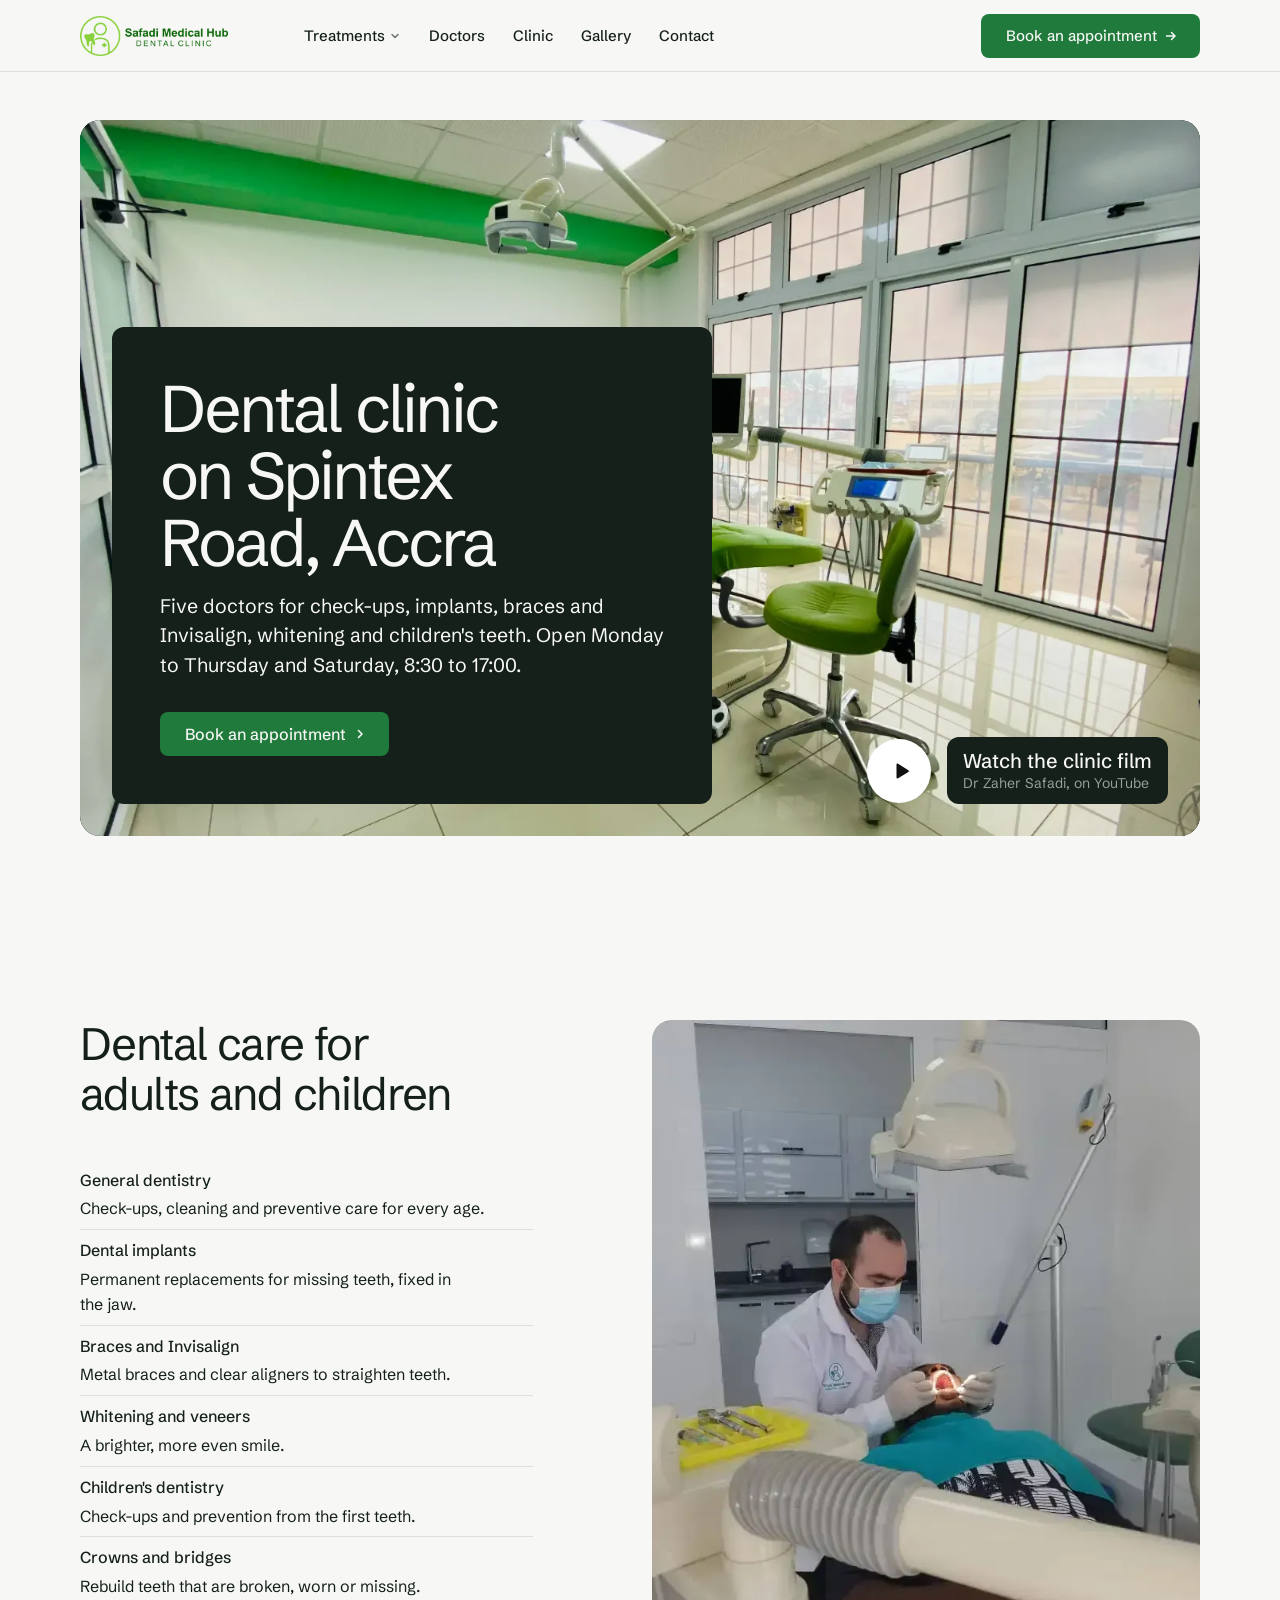
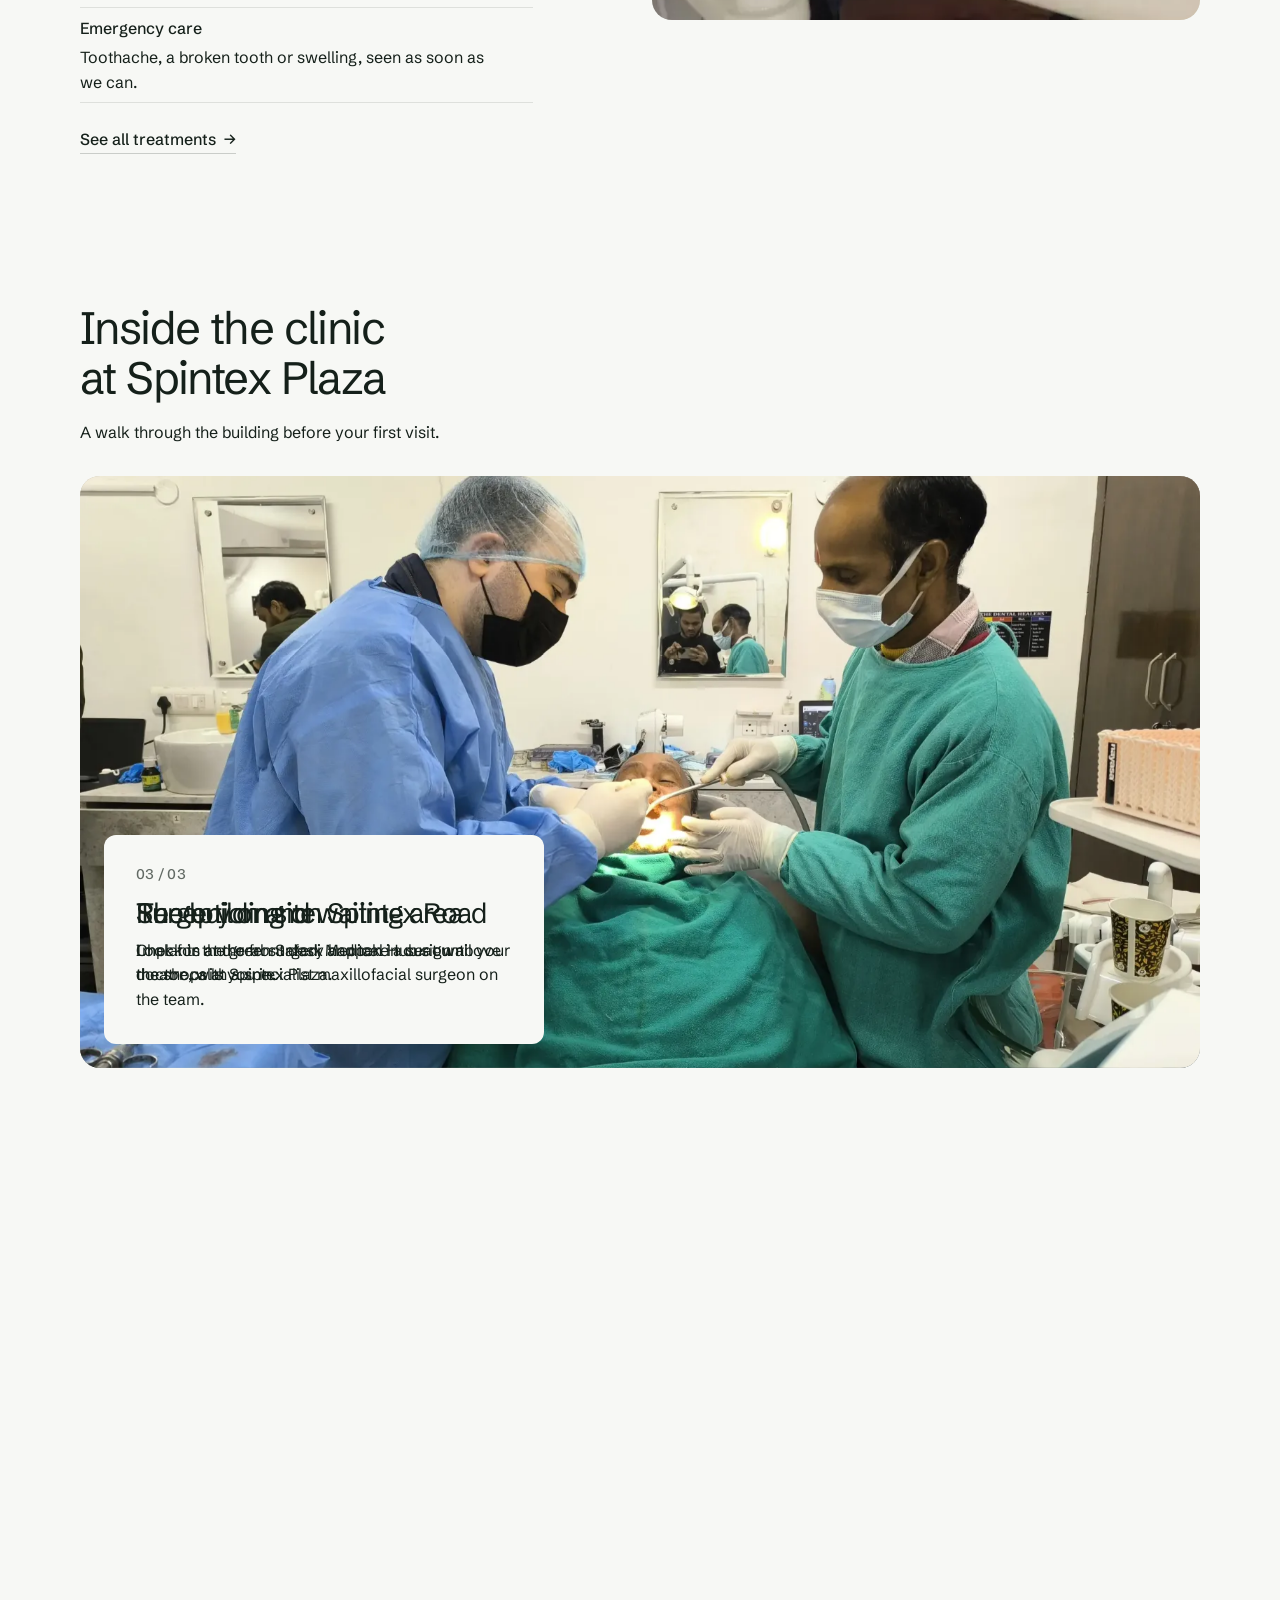
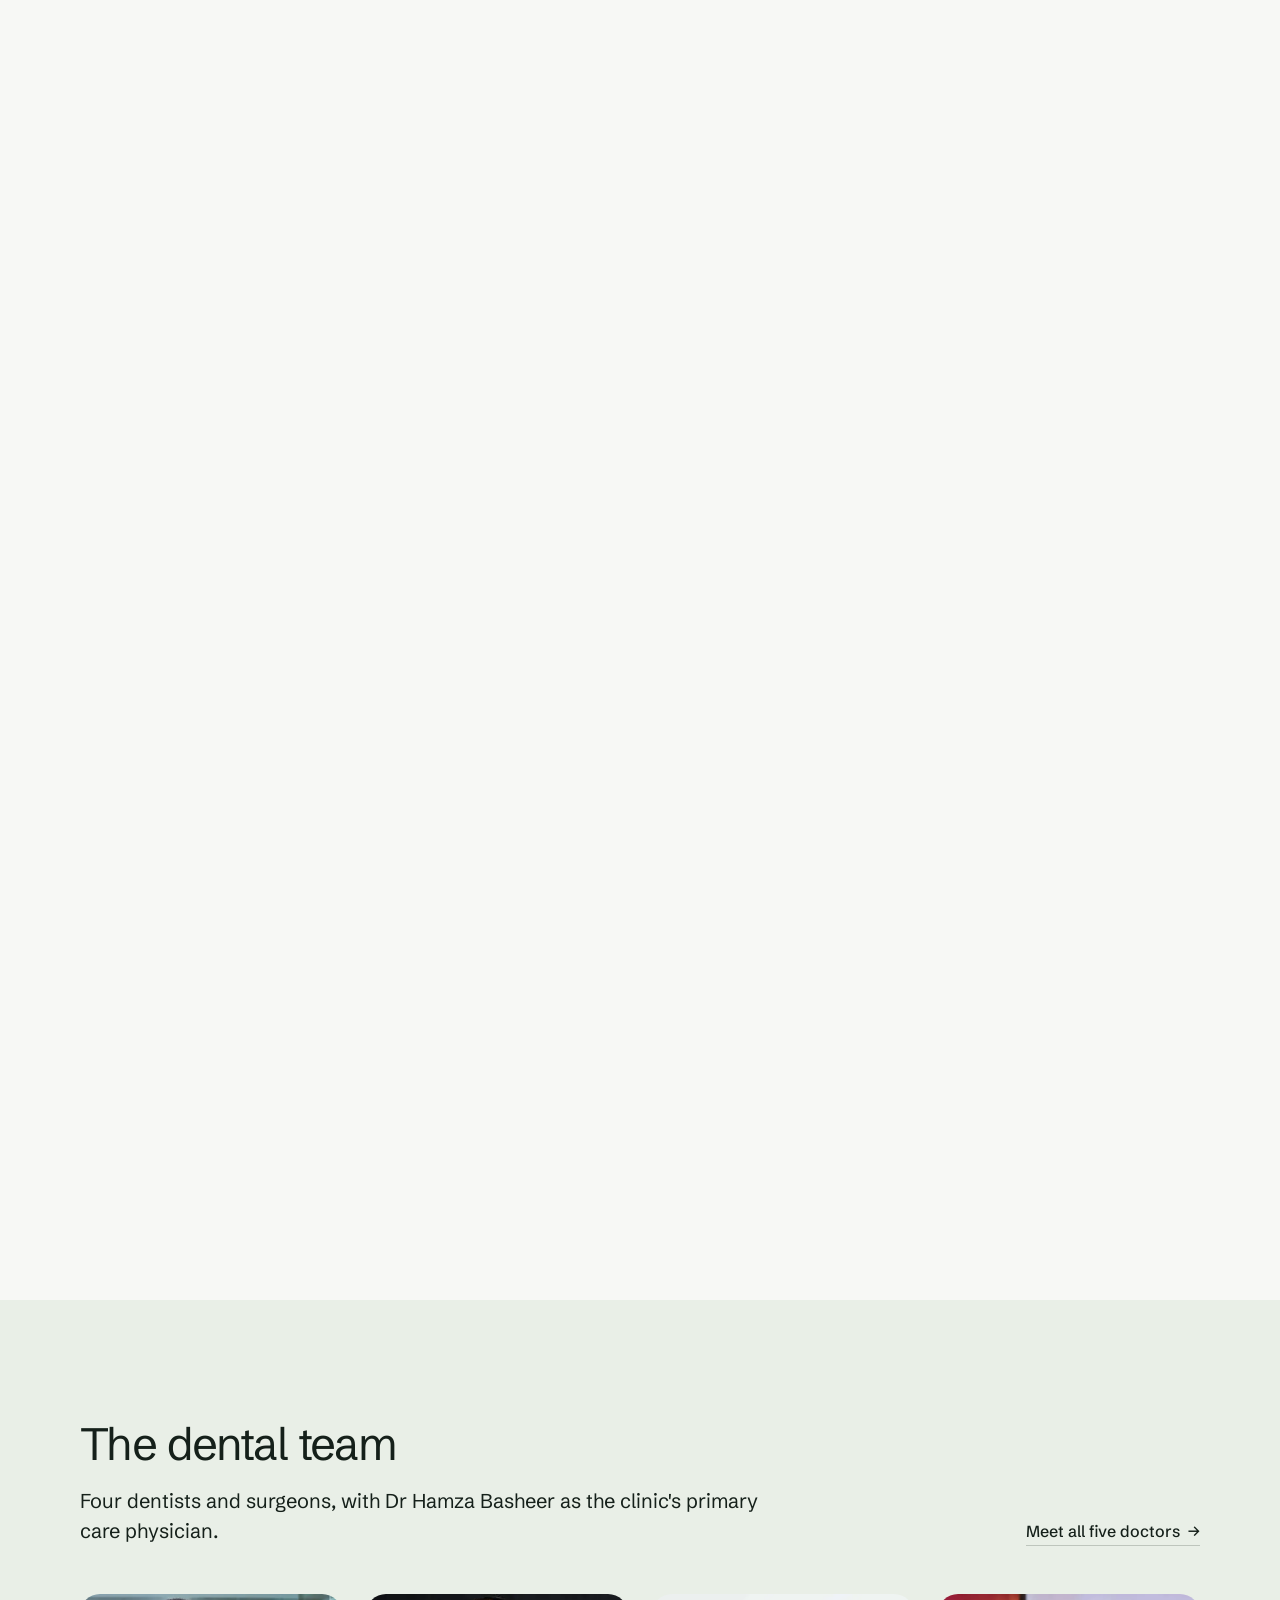
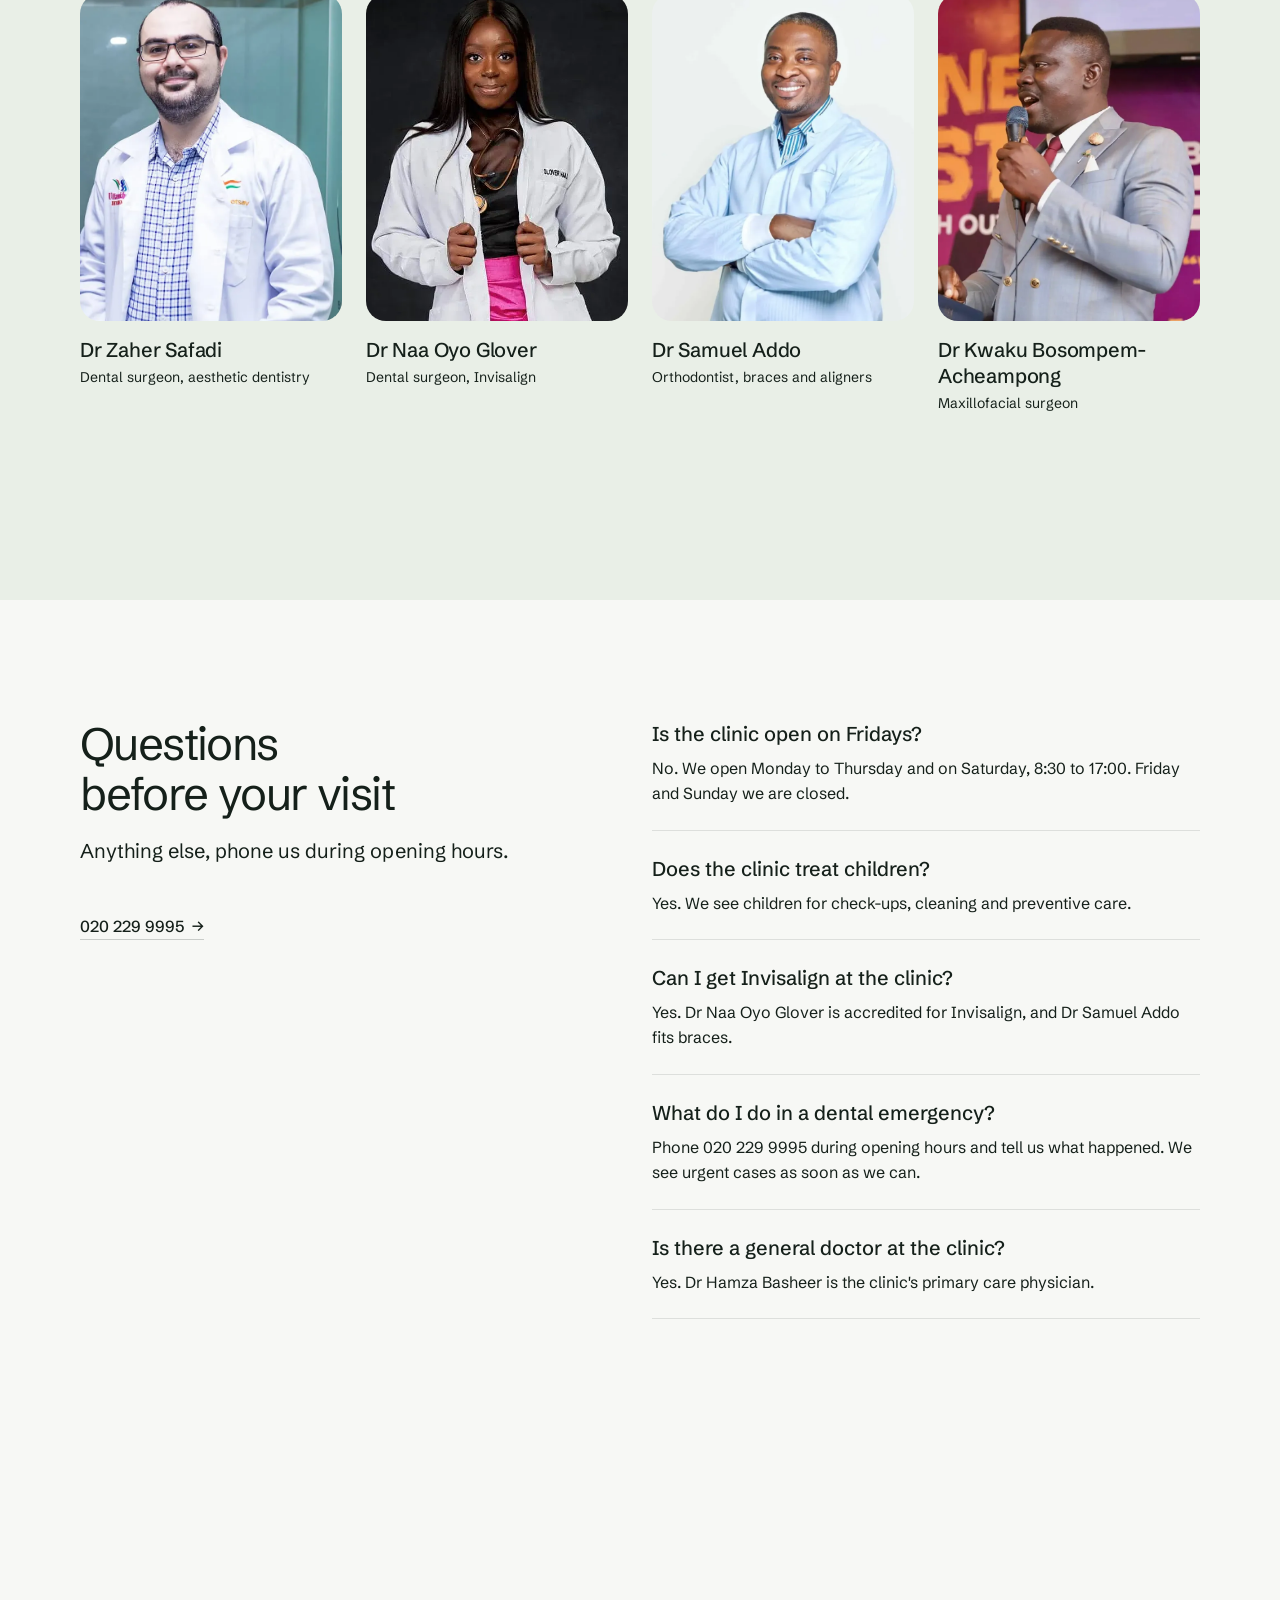
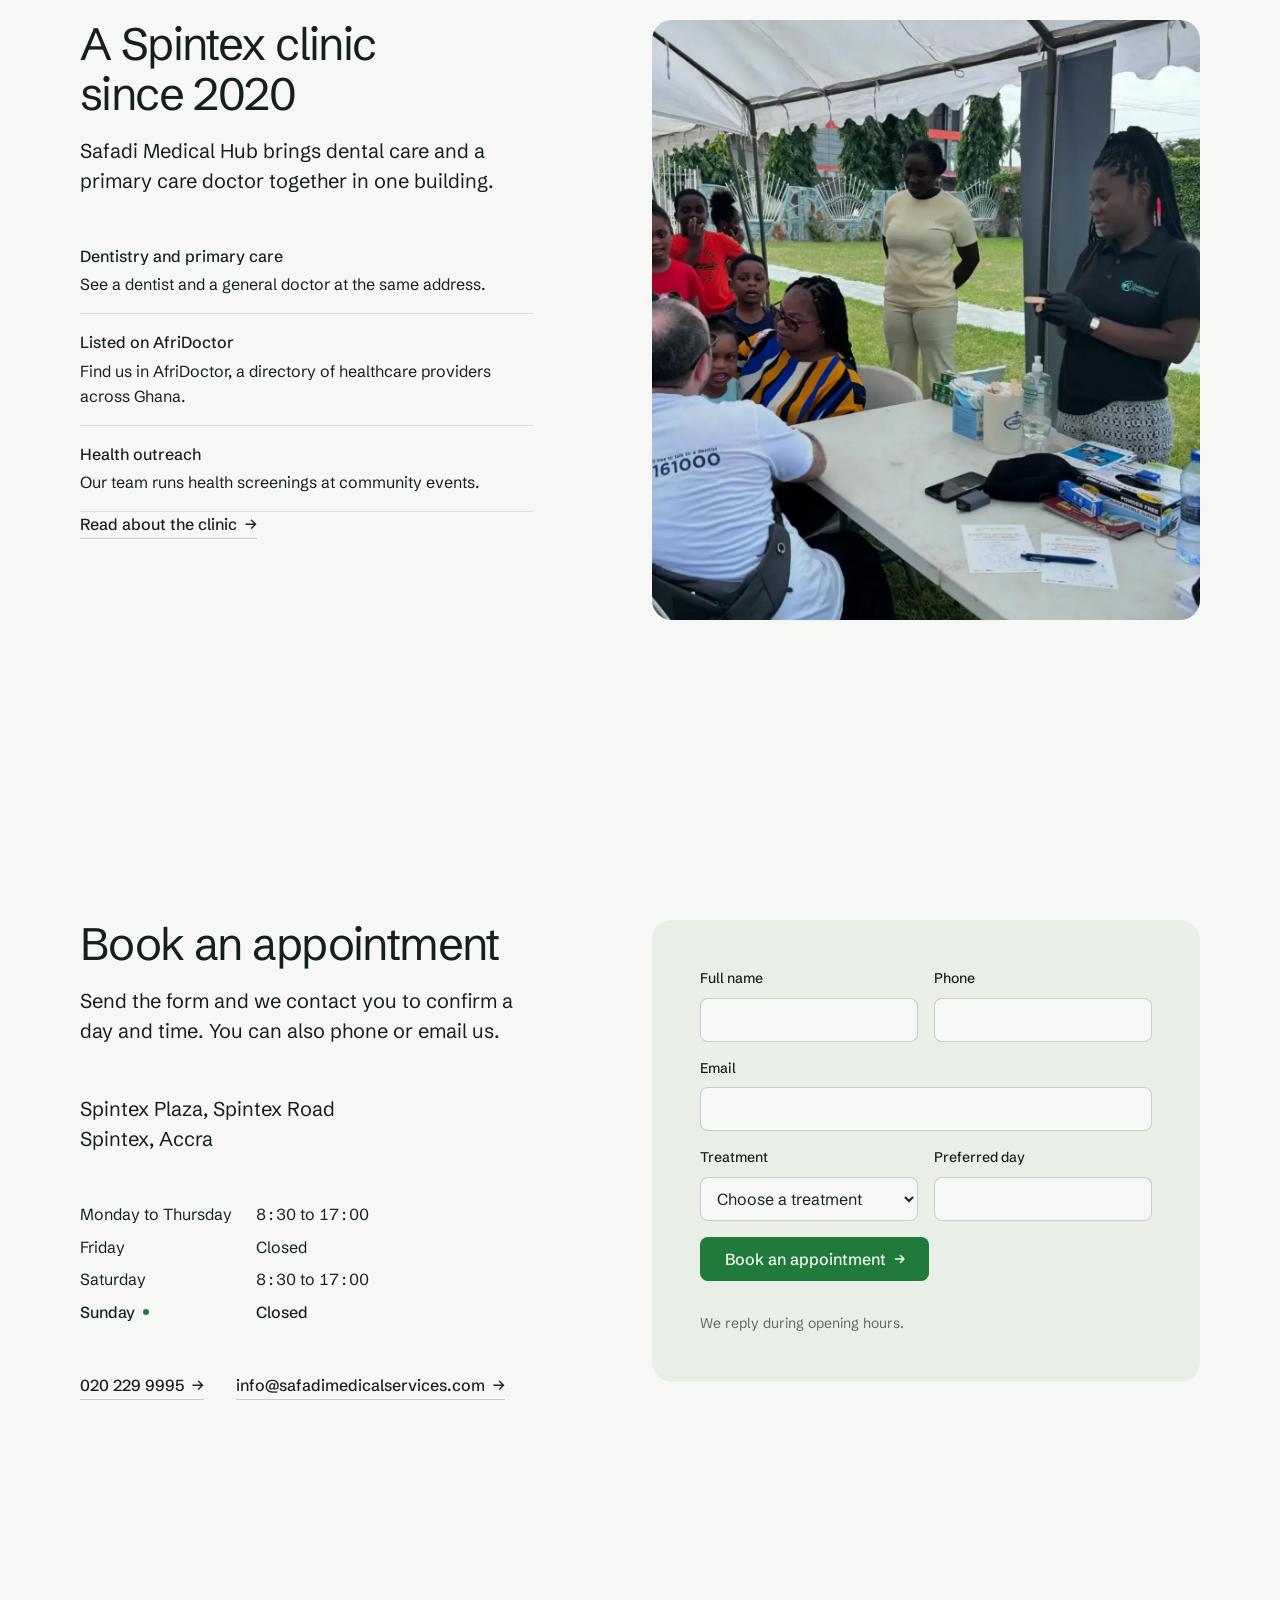
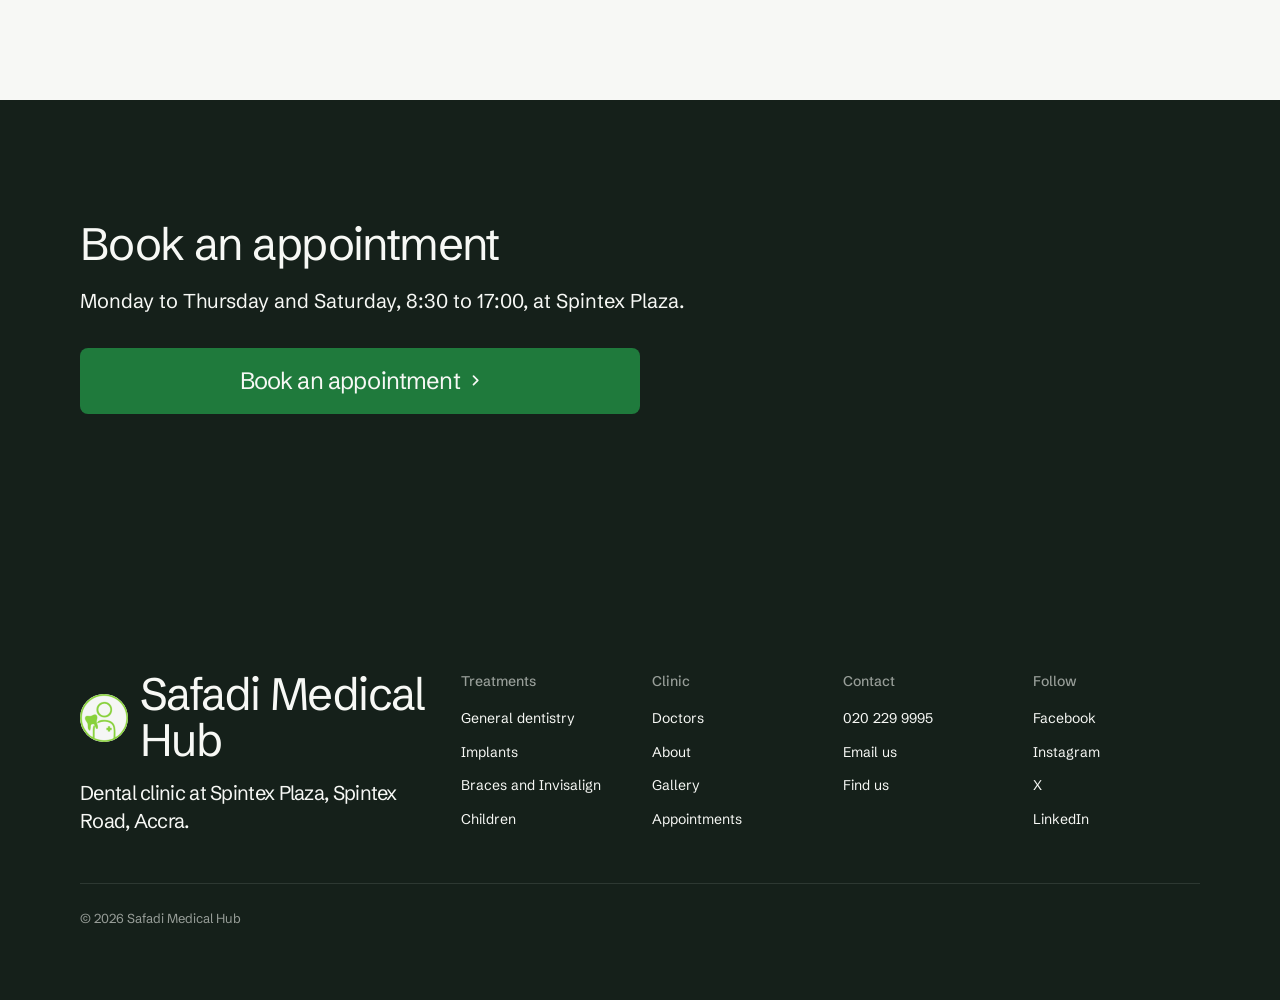
==== index.html @ fcdd7473 "Redesign the Safadi Dental Clinic website Seven static pages (home, treatments, doctors, about, gall" ====
﻿<!doctype html>
<html lang="en" data-type="service" data-radius="soft" data-buttons="arrow" data-motion>
<head>
<meta charset="utf-8">
<meta name="viewport" content="width=device-width, initial-scale=1, viewport-fit=cover">
<title>Safadi Dental Clinic: dentists on Spintex Road, Accra</title>
<meta name="description" content="Check-ups, implants, braces, Invisalign, whitening and children's dentistry from five doctors at Spintex Plaza. Book an appointment online.">
<meta property="og:type" content="website">
<meta property="og:title" content="Safadi Dental Clinic: dentists on Spintex Road, Accra">
<meta property="og:description" content="Five doctors for check-ups, implants, braces and children's teeth at Spintex Plaza, Accra.">
<meta property="og:image" content="share.jpg">
<meta name="twitter:card" content="summary_large_image">
<link rel="icon" href="favicon.png" type="image/png">
<meta name="theme-color" content="#f7f8f5">
<!-- <link rel="canonical" href="https://safadimedicalservices.com/"> : switch on when this build replaces the live site -->
<meta name="site-kind" content="other">
<meta name="page-type" content="service">
<link rel="preconnect" href="https://fonts.googleapis.com">
<link rel="preconnect" href="https://fonts.gstatic.com" crossorigin>
<link href="https://fonts.googleapis.com/css2?family=Schibsted+Grotesk:wght@400..700&display=swap" rel="stylesheet">
<link rel="stylesheet" href="assets/system.css">
<link rel="stylesheet" href="assets/ui/cards.css">
<link rel="stylesheet" href="assets/motion/motion.css">
<link rel="stylesheet" href="assets/backgrounds/backgrounds.css">
<link rel="stylesheet" href="assets/layout/layout.css">
<link rel="stylesheet" href="assets/icons/icon.css">
<style>
:root {
  --p-bg: #f7f8f5; --p-surface: #e9efe7; --p-ink: #15201a; --p-muted: #626a64;
  --p-accent: #1f7a3c; --p-accent-ink: #f7f8f5; --p-action: #1f7a3c; --p-action-ink: #f7f8f5;
  --p-inv-bg: #15201a; --p-inv-surface: #222d26; --p-inv-ink: #f7f8f5; --p-inv-muted: #989e99;
  --p-inv-accent: #1f7a3c; --p-inv-accent-ink: #f7f8f5; --p-inv-action: #1f7a3c; --p-inv-action-ink: #f7f8f5;
  --font-display: "Schibsted Grotesk", system-ui, sans-serif;
  --font-text: "Schibsted Grotesk", system-ui, sans-serif;
  --display-weight: 400;
  --display-tracking: -0.035em;
  --display-tracking-xl: -0.042em;
  --ly-scale: 0.98;
}
</style>
<link rel="stylesheet" href="css/site.css">
<script>document.documentElement.classList.add('m-enter');setTimeout(()=>document.documentElement.classList.add('m-enter-done'),700)</script>
<script>document.documentElement.classList.add('mo-js');setTimeout(()=>document.documentElement.classList.add('mo-safe'),2500)</script>
<link rel="modulepreload" href="assets/moments/moments.js">
<link rel="modulepreload" href="assets/moments/lib.js">
<link rel="modulepreload" href="assets/moments/photo-chapters/moment.js">
<link rel="modulepreload" href="assets/moments/picture-develops/moment.js">
</head>
<body>
<!-- type: service (a dental clinic: people are hired)
     deal: hero film (the clinic's own YouTube film behind the play control), nav nav-mega, close close-type,
     footer footer-dark, rhythm surface-pairs (the doctors on --g-alt), buttons arrow, mark: the client's own logo,
     palette: the client's own green from the logo (start.mjs brand), type schibsted, radius soft
     moments: photo-chapters (#clinic, a tour of the building), picture-develops (#about, the outreach photograph) -->

<header class="nav">
  <div class="wrap nav__bar">
    <a class="skip-link" href="#top">Skip to content</a>
    <a class="nav__logo" href="index.html"><img src="img/logo.png" alt="Safadi Medical Hub Dental Clinic" width="440" height="119"></a>
    <nav class="nav__links" aria-label="Main">
      <div class="nav__item">
        <a class="nav__link" href="our-services.html">Treatments <svg class="chev" viewBox="0 0 12 12" aria-hidden="true"><path d="M3 4.5l3 3 3-3" fill="none" stroke="currentColor" stroke-width="1.5" stroke-linecap="round" stroke-linejoin="round"/></svg></a>
        <div class="nav__menu">
          <div class="wrap grid">
            <div class="menu-col span-3">
              <p class="t-label">Everyday care</p>
              <a href="our-services.html#general">General dentistry<span>Check-ups and cleaning</span></a>
              <a href="our-services.html#children">Children's dentistry<span>From the first teeth</span></a>
              <a href="our-services.html#emergency">Emergency care<span>Toothache and broken teeth</span></a>
            </div>
            <div class="menu-col span-3">
              <p class="t-label">Specialist care</p>
              <a href="our-services.html#implants">Dental implants<span>Fixed replacement teeth</span></a>
              <a href="our-services.html#orthodontics">Braces and Invisalign<span>Straighter teeth at any age</span></a>
              <a href="our-services.html#cosmetic">Whitening and veneers<span>A brighter, even smile</span></a>
              <a href="our-services.html#restorative">Crowns and bridges<span>Rebuild damaged teeth</span></a>
            </div>
            <a class="menu-card span-3 start-10" href="our-services.html#implants">
              <div class="panel"><img class="frame__img" src="img/surgery-team.webp" alt="Two surgeons in green gowns operating on a patient in the Safadi theatre" loading="lazy"></div>
              <span class="t-card">Implant surgery on site</span>
              <span class="t-small muted">In our own theatre at Spintex Plaza</span>
            </a>
          </div>
        </div>
      </div>
      <div class="nav__item"><a class="nav__link" href="our-team.html">Doctors</a></div>
      <div class="nav__item"><a class="nav__link" href="about-us.html">Clinic</a></div>
      <div class="nav__item"><a class="nav__link" href="gallery.html">Gallery</a></div>
      <div class="nav__item"><a class="nav__link" href="contact-us.html">Contact</a></div>
    </nav>
    <div class="nav__actions">
      <a class="btn btn--primary" href="#book">Book an appointment</a>
    </div>
    <button class="nav__toggle" type="button" aria-expanded="false" aria-label="Menu">
      <svg width="18" height="18" viewBox="0 0 18 18" aria-hidden="true"><path d="M2 5h14M2 13h14" stroke="currentColor" stroke-width="1.6" stroke-linecap="round"/></svg>
    </button>
  </div>
</header>

<main id="top">
  <section class="hero hero--film" data-enter aria-labelledby="hero-h">
    <div class="wrap"><div class="hero-text hero__in">
      <div class="hero__media hero__fill">
        <img src="img/room-green.webp" alt="A bright Safadi treatment room with a green dental chair, white cabinets and tall windows" style="--ly-pos: 60% 50%; --ly-pos-phone: 42% 50%" fetchpriority="high" data-source="client" data-subject="treatment room">
        <div class="hero__over">
          <div>
            <h1 id="hero-h">Dental clinic on Spintex Road, Accra</h1>
            <p class="hero__lead">Five doctors for check-ups, implants, braces and Invisalign, whitening and children's teeth. Open Monday to Thursday and Saturday, 8:30 to 17:00.</p>
            <div class="btn-row"><a class="btn btn--primary" href="#book">Book an appointment<svg class="m-arrow" viewBox="0 0 12 12" aria-hidden="true"><path class="m-arrow__stem" d="M1 6h8"/><path class="m-arrow__head" d="M4.5 2.5 8 6l-3.5 3.5"/></svg></a></div>
          </div>
          <a class="ly-play" href="https://www.youtube.com/watch?v=SjrdfW1zw14" target="_blank" rel="noopener">
            <span class="ly-play__disc"><svg viewBox="0 0 18 18" aria-hidden="true"><path d="M4.5 2.6v12.8c0 .8.9 1.3 1.6.9l10.3-6.4c.6-.4.6-1.3 0-1.7L6.1 1.7c-.7-.4-1.6.1-1.6.9Z" fill="currentColor"/></svg></span>
            <span class="ly-play__label">Watch the clinic film<small>Dr Zaher Safadi, on YouTube</small></span>
          </a>
        </div>
      </div>
    </div></div>
  </section>

  <section class="section" id="services" aria-labelledby="services-h">
    <div class="wrap grid grid--top">
      <div class="span-5">
        <div class="section-head">
          <h2 id="services-h">Dental care for adults and children</h2>
        </div>
        <ul class="rows services-rows">
          <li><span class="rows__name">General dentistry</span><p>Check-ups, cleaning and preventive care for every age.</p></li>
          <li><span class="rows__name">Dental implants</span><p>Permanent replacements for missing teeth, fixed in the jaw.</p></li>
          <li><span class="rows__name">Braces and Invisalign</span><p>Metal braces and clear aligners to straighten teeth.</p></li>
          <li><span class="rows__name">Whitening and veneers</span><p>A brighter, more even smile.</p></li>
          <li><span class="rows__name">Children's dentistry</span><p>Check-ups and prevention from the first teeth.</p></li>
          <li><span class="rows__name">Crowns and bridges</span><p>Rebuild teeth that are broken, worn or missing.</p></li>
          <li><span class="rows__name">Emergency care</span><p>Toothache, a broken tooth or swelling, seen as soon as we can.</p></li>
        </ul>
        <a class="link services-more" href="our-services.html">See all treatments</a>
      </div>
      <div class="frame frame--photo services-photo span-6 start-7">
        <img class="frame__img" src="img/treatment.webp" alt="A Safadi dentist in a mask treating a patient in the dental chair" loading="lazy" data-source="client" data-subject="treatment">
      </div>
    </div>
  </section>

  <section class="section" id="clinic" data-moment="photo-chapters" aria-labelledby="clinic-h">
    <div class="wrap mo-ph">
      <div class="mo-ph__head"><h2 id="clinic-h">Inside the clinic at Spintex Plaza</h2><p>A walk through the building before your first visit.</p></div>
      <ol class="mo-ph__list">
        <li class="mo-ph__ch">
          <figure class="mo-ph__pic"><img src="img/building.webp" alt="The Spintex Plaza building with the green Safadi Medical Hub sign above the shops" width="1080" height="1080" data-source="client" data-subject="building"></figure>
          <h3>The building on Spintex Road</h3>
          <p>Look for the green Safadi Medical Hub sign above the shops at Spintex Plaza.</p>
        </li>
        <li class="mo-ph__ch">
          <figure class="mo-ph__pic"><img src="img/reception.webp" alt="The reception desk and waiting chairs, with green ceiling panels" width="960" height="540" data-source="client" data-subject="reception"></figure>
          <h3>Reception and waiting area</h3>
          <p>Check in at the front desk and take a seat until your doctor calls you in.</p>
        </li>
        <li class="mo-ph__ch">
          <figure class="mo-ph__pic"><img src="img/surgery.webp" alt="A surgeon and assistant operating on a patient under theatre lights" width="1600" height="1200" data-source="client" data-subject="surgery"></figure>
          <h3>Surgery on site</h3>
          <p>Implants and oral surgery happen in our own theatre, with a specialist maxillofacial surgeon on the team.</p>
        </li>
      </ol>
    </div>
  </section>

  <section class="section ground-surface" id="doctors" aria-labelledby="doctors-h">
    <div class="wrap">
      <div class="section-head section-head--row">
        <div><h2 id="doctors-h">The dental team</h2><p>Four dentists and surgeons, with Dr Hamza Basheer as the clinic's primary care physician.</p></div>
        <a class="link" href="our-team.html">Meet all five doctors</a>
      </div>
      <div class="grid">
        <a class="tile tile--portrait span-3" href="our-team.html#zaher-safadi">
          <div class="tile__media"><img src="img/dr-zaher.webp" alt="Dr Zaher Safadi in a white coat" loading="lazy" data-source="client" data-subject="portrait"></div>
          <p class="tile__name">Dr Zaher Safadi</p>
          <p class="tile__facts">Dental surgeon, aesthetic dentistry</p>
        </a>
        <a class="tile tile--portrait span-3" href="our-team.html#naa-oyo-glover">
          <div class="tile__media"><img src="img/dr-glover.webp" alt="Dr Naa Oyo Glover in a white coat" loading="lazy" data-source="client" data-subject="portrait"></div>
          <p class="tile__name">Dr Naa Oyo Glover</p>
          <p class="tile__facts">Dental surgeon, Invisalign</p>
        </a>
        <a class="tile tile--portrait span-3" href="our-team.html#samuel-addo">
          <div class="tile__media"><img src="img/dr-addo.webp" alt="Dr Samuel Addo in a light blue coat, arms folded" loading="lazy" data-source="client" data-subject="portrait"></div>
          <p class="tile__name">Dr Samuel Addo</p>
          <p class="tile__facts">Orthodontist, braces and aligners</p>
        </a>
        <a class="tile tile--portrait span-3" href="our-team.html#kwaku-bosompem-acheampong">
          <div class="tile__media"><img src="img/dr-bosompem.webp" alt="Dr Kwaku Bosompem-Acheampong speaking into a microphone" loading="lazy" data-source="client" data-subject="portrait"></div>
          <p class="tile__name">Dr Kwaku Bosompem-Acheampong</p>
          <p class="tile__facts">Maxillofacial surgeon</p>
        </a>
      </div>
    </div>
  </section>

  <section class="section" id="questions" aria-labelledby="questions-h">
    <div class="wrap grid grid--top">
      <div class="span-5">
        <div class="section-head">
          <h2 id="questions-h">Questions before your visit</h2>
          <p>Anything else, phone us during opening hours.</p>
        </div>
        <a class="link" href="tel:+233202299995">020 229 9995</a>
      </div>
      <div class="faq span-6 start-7">
        <div class="faq__item"><h3>Is the clinic open on Fridays?</h3><p>No. We open Monday to Thursday and on Saturday, 8:30 to 17:00. Friday and Sunday we are closed.</p></div>
        <div class="faq__item"><h3>Does the clinic treat children?</h3><p>Yes. We see children for check-ups, cleaning and preventive care.</p></div>
        <div class="faq__item"><h3>Can I get Invisalign at the clinic?</h3><p>Yes. Dr Naa Oyo Glover is accredited for Invisalign, and Dr Samuel Addo fits braces.</p></div>
        <div class="faq__item"><h3>What do I do in a dental emergency?</h3><p>Phone 020 229 9995 during opening hours and tell us what happened. We see urgent cases as soon as we can.</p></div>
        <div class="faq__item"><h3>Is there a general doctor at the clinic?</h3><p>Yes. Dr Hamza Basheer is the clinic's primary care physician.</p></div>
      </div>
    </div>
  </section>

  <section class="section" id="about" aria-labelledby="about-h">
    <div class="wrap grid grid--top">
      <div class="span-5">
        <div class="section-head">
          <h2 id="about-h">A Spintex clinic since 2020</h2>
          <p>Safadi Medical Hub brings dental care and a primary care doctor together in one building.</p>
        </div>
        <ul class="rows">
          <li><span class="rows__name">Dentistry and primary care</span><p>See a dentist and a general doctor at the same address.</p></li>
          <li><span class="rows__name">Listed on AfriDoctor</span><p>Find us in AfriDoctor, a directory of healthcare providers across Ghana.</p></li>
          <li><span class="rows__name">Health outreach</span><p>Our team runs health screenings at community events.</p></li>
        </ul>
        <a class="link" href="about-us.html">Read about the clinic</a>
      </div>
      <figure class="develop span-6 start-7" data-moment="picture-develops"><img src="img/outreach.webp" alt="Safadi staff checking visitors at a community health screening under a white tent" width="1200" height="1497" loading="lazy" data-source="client" data-subject="outreach"></figure>
    </div>
  </section>

  <section class="section" id="book" style="--hm: 2" aria-labelledby="book-h">
    <div class="wrap grid grid--top">
      <div class="span-5 stack-6">
        <div class="section-head">
          <h2 id="book-h">Book an appointment</h2>
          <p>Send the form and we contact you to confirm a day and time. You can also phone or email us.</p>
        </div>
        <div class="book-facts">
          <address class="visit__address">Spintex Plaza, Spintex Road<br>Spintex, Accra</address>
          <dl class="hours" data-tz="Africa/Accra">
            <dt data-days="mon-thu">Monday to Thursday</dt><dd>8:30 to 17:00</dd>
            <dt data-days="fri">Friday</dt><dd>Closed</dd>
            <dt data-days="sat">Saturday</dt><dd>8:30 to 17:00</dd>
            <dt data-days="sun">Sunday</dt><dd>Closed</dd>
          </dl>
          <p class="book-contact"><a class="link" href="tel:+233202299995">020 229 9995</a><a class="link" href="mailto:info@safadimedicalservices.com">info@safadimedicalservices.com</a></p>
        </div>
      </div>
      <div class="book-form span-6 start-7">
        <form class="form" action="mailto:info@safadimedicalservices.com" method="post" enctype="text/plain" data-endpoint="" data-sent="Your appointment request is in. We contact you to confirm the time." novalidate>
            <div class="field"><label for="f-name">Full name</label>
              <input id="f-name" name="name" type="text" autocomplete="name" required aria-describedby="f-name-err">
              <p class="field__error" id="f-name-err" hidden>Write the name the appointment is under.</p></div>
            <div class="field"><label for="f-phone">Phone</label>
              <input id="f-phone" name="phone" type="tel" autocomplete="tel" required aria-describedby="f-phone-err">
              <p class="field__error" id="f-phone-err" hidden>Write a phone number we can call you on.</p></div>
          <div class="field field--full"><label for="f-email">Email</label>
            <input id="f-email" name="email" type="email" autocomplete="email" inputmode="email" required aria-describedby="f-email-err">
            <p class="field__error" id="f-email-err" hidden>Write an email address with an @, like name@gmail.com.</p></div>
            <div class="field"><label for="f-treatment">Treatment</label>
              <select id="f-treatment" name="treatment" required aria-describedby="f-treatment-err">
                <option value="">Choose a treatment</option>
                <option>Check-up and cleaning</option>
                <option>Dental implants</option>
                <option>Braces or Invisalign</option>
                <option>Whitening or veneers</option>
                <option>Children's dentistry</option>
                <option>Crowns and bridges</option>
                <option>Emergency care</option>
                <option>Primary care doctor</option>
                <option>Not sure yet</option>
              </select>
              <p class="field__error" id="f-treatment-err" hidden>Choose a treatment, or Not sure yet.</p></div>
            <div class="field"><label for="f-day">Preferred day</label>
              <input id="f-day" name="day" type="text" autocomplete="off" required aria-describedby="f-day-err">
              <p class="field__error" id="f-day-err" hidden>Write the day that suits you, for example Tuesday 17 November.</p></div>
          <div class="btn-row"><button class="btn btn--primary" type="submit">Book an appointment</button></div>
          <p class="form__status" role="status" data-form-status></p>
          <p class="t-small muted">We reply during opening hours.</p>
        </form>
      </div>
    </div>
  </section>
</main>

<footer class="footer closing footer--dark ground-inverse" id="contact" aria-labelledby="close-h">
  <div class="wrap">
    <div class="closing__cta close--type">
      <div class="section-head">
        <h2 id="close-h">Book an appointment</h2>
        <p class="t-small muted">Monday to Thursday and Saturday, 8:30 to 17:00, at Spintex Plaza.</p>
      </div>
      <a class="btn btn--primary btn--xl" href="#book">Book an appointment<svg class="m-arrow" viewBox="0 0 12 12" aria-hidden="true"><path class="m-arrow__stem" d="M1 6h8"/><path class="m-arrow__head" d="M4.5 2.5 8 6l-3.5 3.5"/></svg></a>
    </div>
    <div class="closing__links">
      <div class="grid">
        <div class="span-4 stack-4">
          <a class="footer__mark" href="index.html"><img class="footer__icon" src="favicon.png" alt="" width="48" height="48">Safadi Medical Hub</a>
          <p class="footer__lede">Dental clinic at Spintex Plaza, Spintex Road, Accra.</p>
        </div>
        <div class="span-2 footer__col"><h3>Treatments</h3><ul><li><a href="our-services.html#general">General dentistry</a></li><li><a href="our-services.html#implants">Implants</a></li><li><a href="our-services.html#orthodontics">Braces and Invisalign</a></li><li><a href="our-services.html#children">Children</a></li></ul></div>
        <div class="span-2 footer__col"><h3>Clinic</h3><ul><li><a href="our-team.html">Doctors</a></li><li><a href="about-us.html">About</a></li><li><a href="gallery.html">Gallery</a></li><li><a href="appointment.html">Appointments</a></li></ul></div>
        <div class="span-2 footer__col"><h3>Contact</h3><ul><li><a href="tel:+233202299995">020 229 9995</a></li><li><a href="mailto:info@safadimedicalservices.com">Email us</a></li><li><a href="contact-us.html">Find us</a></li></ul></div>
        <div class="span-2 footer__col"><h3>Follow</h3><ul><li><a href="https://www.facebook.com/SMHDentalClinic/">Facebook</a></li><li><a href="https://www.instagram.com/safadimedicalhub/">Instagram</a></li><li><a href="https://x.com/hubsafadi">X</a></li><li><a href="https://gh.linkedin.com/company/safadi-mh-dental-clinic">LinkedIn</a></li></ul></div>
      </div>
      <div class="footer__legal">
        <span>&copy; 2026 Safadi Medical Hub</span>
        <div class="socials"></div>
      </div>
    </div>
  </div>
</footer>

<nav class="actionbar" aria-label="Quick actions">
  <a class="btn btn--primary" href="#book">Book an appointment</a>
</nav>

<script type="module" src="assets/system.js"></script>
<script type="module" src="assets/motion/motion.js"></script>
<script type="module" src="assets/layout/layout.js"></script>
</body>
</html>
---- assets/system.css ----
/*
  taste-skill system.css - the one system for the page. Link it first, then assets/ui/cards.css (the
  feature card, its panel and the fragment placements), then set the palette (--p-*), the fonts and
  the radius set on :root in the page (node scripts/start.mjs prints that block).
  Do not add a second grid, spacing scale, type scale, radius scale, button or card style.
*/

/* ---------------------------------------------------------------- tokens */
:root {
  /* palette (hex only; fx.js reads --bg --surface --ink --muted --accent --accent-ink) */
  --p-bg: #ffffff;
  --p-surface: #f4f4f4;
  --p-ink: #111111;
  --p-muted: #6b6b6b;
  --p-accent: #1a4be0;
  --p-accent-ink: #ffffff;
  --p-action: #1a4be0;      /* buttons, links, focus: the accent, or the ink when the accent is too pale */
  --p-action-ink: #ffffff;
  --p-inv-bg: #111111;
  --p-inv-surface: #1c1c1c;
  --p-inv-ink: #f4f4f4;
  --p-inv-muted: #a3a3a3;
  --p-inv-accent: #ffffff;
  --p-inv-accent-ink: #111111;
  --p-inv-action: #ffffff;
  --p-inv-action-ink: #111111;
  /* the lit ground behind UI and in the closing band (references/cards.md), one per page, tech pages only
     (none on kind other, which is flat): <html data-ground="sand|sky|sage|painting">. system.js gives it to every ground
     that holds UI, on light and dark pages alike; --hue on one panel changes only its accent */
  --ground-bg: #d9ccb7; --ground-surface: #e9e0d2; --ground-ink: #2a2622; --ground-muted: #5a534a; --ground-accent: #a8794a;

  /* fonts */
  --font-display: system-ui, -apple-system, "Segoe UI", sans-serif;
  --font-text: system-ui, -apple-system, "Segoe UI", sans-serif;
  --font-mono: ui-monospace, "SFMono-Regular", Menlo, Consolas, monospace;
  --display-weight: 400;    /* headlines 400; 500 on a tech page (software, gaming, hardware) */
  --display-tracking: -0.025em;

  /* the page rhythm (references/layout-v4.md): one section per screen. The header is fixed and
     --nav tall; every section is padded --padt above and --padb (plus the phone action bar, --bar)
     below, and is exactly one or two screens tall (--h: 1 or 2; --hm on a phone). The hero's words
     start --hgap under the header and its content ends --hpadb above the fold. */
  --nav: 72px;
  --padt: 120px;
  --padb: 72px;
  --hgap: 48px;
  --hpadb: 64px;
  --bar: 0px;
  /* grid: one .wrap (alias .container) for the header, every section and the footer, the same
     --gut on both sides: 1280 wide at x 80-1360 at 1440, 342 at x 24-366 at 390 */
  --container: 1280px;
  --gut: 80px;
  --pad: var(--gut);
  --gutter: 24px;

  /* spacing: 4/8 scale */
  --s-1: 4px;  --s-2: 8px;  --s-3: 12px; --s-4: 16px; --s-5: 24px;
  --s-6: 32px; --s-7: 48px; --s-8: 64px; --s-9: 96px; --s-10: 128px;
  --section: 40px;      /* only a .section outside main (the kit's demo pages); every main > section and
                           footer.closing take --padt and --padb */
  --section-band: 56px; /* the same for an older footer outside footer.closing */
  --head-gap: 48px;     /* the one heading-to-content gap, 32 on a phone (layout.css reads it as --ly-head-gap) */
  --card-pad: 16px;     /* card padding (cards.css sets its own for cards with a panel) */
  --card-gap: 16px;     /* gap between cards */

  /* type scale (the only sizes on the page) */
  --t-label: 13px;
  --t-small: 14px;
  --t-body: 16px;
  --t-lead: 18px;
  --t-card: 18px;
  --t-h3: 24px;
  /* straight lines from the phone size at 390 to the desktop size at 1440 (system.md's table) */
  --t-h2: clamp(30px, 1.72vw + 23.3px, 48px);
  --t-h1: clamp(38px, 3.24vw + 25.4px, 72px);
  /* a big number stays a step under the h2 (VI-11): 38 at 1440, 28 at 390, so it never reads as a
     section heading; a stats row and a price set their own, smaller still */
  --t-stat: clamp(28px, .952vw + 24.29px, 38px);

  /* radius: one scale (soft by default; data-radius on <html> switches it) */
  --r-sm: 8px;  --r-md: 12px; --r-lg: 20px; --r-btn: 8px;

  /* controls (fixed here; a page never adds its own) */
  --btn-h: 44px;
  --btn-h-sm: 36px;
  --nav-h: var(--nav);  /* the older name, kept for the kit's files */
  --icon: 16px;         /* small icons: socials, menu chevrons, mono brand marks */

  /* motion: the one UI ease-out (motion.css --m-ease and ui/base.css --u-ease read it; references/motion.md) */
  --ease: cubic-bezier(.2, .8, .2, 1);
  --dur: 180ms;
}
html[data-radius="sharp"] { --r-sm: 4px; --r-md: 6px;  --r-lg: 8px;  --r-btn: 4px; }
html[data-radius="soft"]  { --r-sm: 8px; --r-md: 12px; --r-lg: 20px; --r-btn: 8px; }
html[data-radius="round"] { --r-sm: 10px; --r-md: 16px; --r-lg: 24px; --r-btn: 999px; }
/* the four lit grounds (references/cards.md); sand is the default above. painting goes with
   painterly-landscape (x.ai's daylight sky over olive hills) */
html[data-ground="sky"]      { --ground-bg: #c6d3df; --ground-surface: #d6e0e9; --ground-ink: #25303a; --ground-muted: #4d5964; --ground-accent: #3f6a92; }
html[data-ground="sage"]     { --ground-bg: #cdd6c6; --ground-surface: #dce3d6; --ground-ink: #262d24; --ground-muted: #535b51; --ground-accent: #6c8e63; }
html[data-ground="painting"] { --ground-bg: #79a8d6; --ground-surface: #a6c4e2; --ground-ink: #16212c; --ground-muted: #273949; --ground-accent: #9c9b3c; }
/* cards.css takes its card and panel radii from this scale */
html[data-radius] .card { --c-r: var(--r-lg); }
html[data-radius] .panel { --p-r: var(--r-md); }

/* a phone: the header 56, the sections padded 96 / 48, the hero's words 40 under the header and its
   content ending 24 above the fold, 24 at both sides, 12 between columns */
@media (max-width: 639px) {
  :root { --nav: 56px; --padt: 96px; --padb: 48px; --hgap: 40px; --hpadb: 24px; --gut: 24px; --gutter: 12px; --card-gap: 12px; --head-gap: 32px; }
}
@media (min-width: 640px) {
  :root { --gut: 48px; --section: 48px; --section-band: 72px; --card-pad: 24px; }
}
@media (min-width: 1024px) {
  :root { --gut: 80px; --section: 56px; --section-band: 96px; --card-gap: 24px;
          --t-lead: 20px; --t-card: 20px; --t-h3: 28px; }
  /* a place (and a local service): the 1200 column at x 120-1320 */
  html[data-type="place"] { --gut: 120px; --container: 1200px; }
}
/* a place (VI-06, ST-96, PH-23): its own smaller type (h1 48/53 and 32/37, h2 32/40 and 24/30, titles
   and the sub-line 20 and 18), the Recipe 3 hero's gap under its photograph (40, 24 on a phone),
   square photographs and cards and 2px buttons, whatever data-radius and data-buttons say */
:root[data-type="place"] {
  --hgap: 40px;
  --t-h1: clamp(32px, 1.524vw + 26.06px, 48px);
  --t-h2: clamp(24px, .762vw + 21px, 32px);
  --t-h3: clamp(20px, .381vw + 18.51px, 24px);
  --r-sm: 2px; --r-md: 0px; --r-lg: 0px; --r-btn: 2px;
}
:root[data-type="place"] :is(h1, .t-h1) { line-height: 1.104; }
:root[data-type="place"] :is(h2, .t-h2) { line-height: 1.25; }
@media (max-width: 639px) {
  :root[data-type="place"] { --hgap: 24px; }
  :root[data-type="place"] :is(h1, .t-h1) { line-height: 1.156; }
}

/* ---------------------------------------------------------------- grounds (at most three) */
:root, .ground-base {
  --bg: var(--p-bg); --surface: var(--p-surface); --ink: var(--p-ink); --muted: var(--p-muted);
  --accent: var(--p-accent); --accent-ink: var(--p-accent-ink); --card: var(--p-surface);
  --action: var(--p-action); --action-ink: var(--p-action-ink);
}
.ground-surface {
  --bg: var(--p-surface); --surface: var(--p-bg); --ink: var(--p-ink); --muted: var(--p-muted);
  --accent: var(--p-accent); --accent-ink: var(--p-accent-ink); --card: var(--p-bg);
  --action: var(--p-action); --action-ink: var(--p-action-ink);
}
.ground-inverse {
  --bg: var(--p-inv-bg); --surface: var(--p-inv-surface); --ink: var(--p-inv-ink); --muted: var(--p-inv-muted);
  --accent: var(--p-inv-accent); --accent-ink: var(--p-inv-accent-ink); --card: var(--p-inv-surface);
  --action: var(--p-inv-action); --action-ink: var(--p-inv-action-ink);
}
:root, .ground-base, .ground-surface, .ground-inverse {
  --line: color-mix(in oklab, var(--ink) 11%, transparent);
  --line-strong: color-mix(in oklab, var(--ink) 20%, transparent);
  /* effects (fx.js) and UI fragments (assets/ui) take the colours of the ground they sit on */
  --fx-bg: var(--bg); --fx-surface: var(--surface); --fx-ink: var(--ink); --fx-muted: var(--muted);
  --fx-accent: var(--accent); --fx-accent-ink: var(--accent-ink);
  --ui-font: var(--font-text); --ui-mono: var(--font-mono); --ui-radius: var(--r-md);
}
.ground-base, .ground-surface, .ground-inverse { background: var(--bg); color: var(--ink); }

/* ---------------------------------------------------------------- base */
*, *::before, *::after { box-sizing: border-box; }
/* an anchor lands on the section's top (the judge's frame): the fixed header covers --nav of its --padt */
html { -webkit-text-size-adjust: 100%; scroll-padding-top: 0; scroll-behavior: auto; margin: 0; }
body {
  margin: 0; background: var(--bg); color: var(--ink);
  font: 400 var(--t-body)/1.55 var(--font-text);
  -webkit-font-smoothing: antialiased; text-rendering: optimizeLegibility; overflow-x: clip;
}
img, svg, video, canvas { display: block; max-width: 100%; }
/* hidden means hidden, also on an img the line above makes a block (a menu tab's photograph, a peek photograph) */
[hidden] { display: none !important; }
img, video { height: auto; }
a { color: inherit; text-decoration: none; }
button { font: inherit; color: inherit; }
h1, h2, h3, h4, p, ul, ol, figure, blockquote { margin: 0; }
ul, ol { padding: 0; list-style: none; }
h1, h2, h3, h4 {
  font-family: var(--font-display); font-weight: var(--display-weight);
  letter-spacing: var(--display-tracking); text-wrap: balance; overflow-wrap: break-word;
  /* a long word (a German compound at 390) breaks at a syllable with a hyphen, in the language of <html lang>;
     only words of 10 letters or more, 4 at least on each side, so a short English heading never breaks */
  hyphens: auto; -webkit-hyphens: auto; hyphenate-limit-chars: 10 4 4;
}
h1, .t-h1 { font-size: var(--t-h1); line-height: 1.04; }
h2, .t-h2 { font-size: var(--t-h2); line-height: 1.1; }
h3, .t-h3 { font-size: var(--t-h3); line-height: 1.2; }
h4, .t-card { font-family: var(--font-text); font-weight: 500; font-size: var(--t-card); line-height: 1.3; letter-spacing: -0.01em; }
p { text-wrap: pretty; }
.t-lead  { font-size: var(--t-lead); line-height: 1.5; }
.t-body  { font-size: var(--t-body); line-height: 1.55; }
.t-small { font-size: var(--t-small); line-height: 1.5; }
.t-label { font-size: var(--t-label); font-weight: 500; line-height: 1.4; letter-spacing: 0.01em; }
.t-stat  { font-family: var(--font-display); font-weight: var(--display-weight); font-size: var(--t-stat);
           line-height: 1; letter-spacing: var(--display-tracking); font-variant-numeric: tabular-nums; }
.muted { color: var(--muted); }
.mono  { font-family: var(--font-mono); }
.measure { max-width: 62ch; }
:focus-visible { outline: 2px solid var(--action); outline-offset: 2px; border-radius: 2px; }
::selection { background: color-mix(in oklab, var(--accent) 30%, transparent); }

/* ---------------------------------------------------------------- grid */
.wrap, .container { width: min(100% - 2 * var(--gut), var(--container)); margin-inline: auto; padding-inline: 0; }
.grid { display: grid; grid-template-columns: repeat(12, minmax(0, 1fr)); column-gap: var(--gutter); row-gap: var(--card-gap); }
.grid > * { min-width: 0; grid-column: 1 / -1; }
.section { padding-block: var(--section); }

/* ---------------------------------------------------------------- one section per screen
   The page is a stack of screens. Framed at scrollY = k x the screen height, a shot shows exactly one
   section: the hero alone on the first screen, every other section (and footer.closing, the close and
   the footer in one) exactly one or two screens tall, its h2 first, --padt under its top. Heights
   and padding do it: no pinning, snapping or script.
     <section class="section" id=".." style="--h: 2">     (2 screens; --hm sets a phone's count alone)
       <div class="wrap"> the h2 first, then the content </div>     (the one in-flow child)
     </section>
   A layer (a full-bleed photograph or ground behind the words) is an <img class="layer" aria-hidden="true">
   beside the .wrap. Content must fit: one screen holds 708px of content at 1440x900 (900 - 120 - 72),
   two hold 1,608 (the second screen's part starts --padt under its top with .g2). From 640 to 1279 a
   section keeps at least its screens and grows past them rather than overlap the next. */
main > :is(section, .section), footer.closing {
  position: relative; box-sizing: border-box;
  height: calc(var(--h, 1) * 100vh); height: calc(var(--h, 1) * 100svh);
  padding: var(--padt) 0 calc(var(--padb) + var(--bar));
}
main > :is(section, .section) > :is(.wrap, .container), footer.closing > .wrap { position: relative; z-index: 1; height: 100%; }
main > :is(section, .section) > :is(.wrap, .container):not(.grid) { display: flex; flex-direction: column; }
/* a .wrap that is the section's grid too (class="wrap grid"): its rows start at the top */
main > :is(section, .section) > :is(.wrap, .container).grid { align-content: start; }
/* .fill: the block that takes what the screen leaves under the heading (a photograph, a frame) */
main > :is(section, .section) > .wrap > .fill { flex: 1 1 0; min-height: 0; }
/* two screens as two groups: row 1 the h2 and the first group, row 2 the rest (no second h2), starting
   --padt under the second screen's top, so the second shot looks like any other section */
main > :is(section, .section).g2, footer.closing.g2 { --h: 2; }
main > :is(section, .section).g2 > :is(.wrap, .container), footer.closing.g2 > .wrap { display: grid; grid-template-rows: minmax(0, 1fr) minmax(0, 1fr); row-gap: calc(var(--padt) + var(--padb) + var(--bar)); }
main > :is(section, .section).g2 > :is(.wrap, .container) > *, footer.closing.g2 > .wrap > * { min-height: 0; align-self: start; }
main > :is(section, .section).g2 > :is(.wrap, .container) > :is(.group, .fill) { align-self: stretch; }
/* a group: one screen's part of a .g2 section (its h2 and first rows, or the rest) */
.group { display: flex; flex-direction: column; min-height: 0; }
/* each screen's card row runs down to that screen's foot (the cards stretch, their panels grow), so
   the second screen of a .g2 is never a short row over an empty ground; both rows end on the same line */
@media (min-width: 1024px) {
  main > :is(section, .section).g2 > .wrap > .grid:last-child,
  main > :is(section, .section).g2 > .wrap > .group > .grid:last-child { align-self: stretch; flex: 1 1 auto; min-height: 0; }
}
.group > .fill { flex: 1 1 0; min-height: 0; }
@media (min-width: 640px) and (max-width: 1279px) {
  main > :is(section, .section):not(.hero, .section--hero), footer.closing {
    height: auto; min-height: calc(var(--h, 1) * 100vh); min-height: calc(var(--h, 1) * 100svh);
  }
  /* the section is a column and its .wrap takes all of it, so a .fill (a photograph, a frame) still
     grows to the section's foot (a min-height percentage would not resolve, leaving it at its least) */
  /* :where() keeps it at no weight, so a page's own phone- or tablet-only hiding (section.desk-only { display: none }) wins */
  :where(main > :is(section, .section):not(.hero, .section--hero), footer.closing) { display: flex; flex-direction: column; }
  main > :is(section, .section):not(.hero, .section--hero) > :is(.wrap, .container), footer.closing > .wrap { flex: 1 0 auto; height: auto; min-height: 0; }
}
/* a phone: lvh (the screen with its bars hidden) for every section but the hero; --hm when stacking
   makes the content taller than the desktop count */
@media (max-width: 639px) {
  /* at least its screens, never less: content a screen cannot hold makes the section taller (the rhythm
     check then asks for --hm: 2 or less content); a fixed height would lay its last rows over the next
     section, the fault the phone shots showed most (a list under the closing heading and its button) */
  main > :is(section, .section):not(.hero, .section--hero), footer.closing {
    height: auto; min-height: calc(var(--hm, var(--h, 1)) * 100vh); min-height: calc(var(--hm, var(--h, 1)) * 100lvh);
  }
  /* one grid row at least the screens tall that grows with the .wrap's content: the .wrap is stretched to
     it, so its .fill and its two groups still share a definite height */
  /* (at no weight, as on the tablet: a page's own section.desk-only { display: none } still hides it) */
  :where(main > :is(section, .section):not(.hero, .section--hero):has(> :is(.wrap, .container)), footer.closing) {
    display: grid; grid-template-columns: minmax(0, 1fr); grid-template-rows: 1fr; grid-auto-rows: auto;
  }
  main > :is(section, .section):not(.hero, .section--hero) > :is(.wrap, .container), footer.closing > .wrap { height: auto; }
  main > :is(section, .section).g2m, footer.closing.g2m { --hm: 2; }
  main > :is(section, .section).g2m > :is(.wrap, .container), footer.closing.g2m > .wrap { display: grid; grid-template-rows: minmax(0, 1fr) minmax(0, 1fr); row-gap: calc(var(--padt) + var(--padb) + var(--bar)); }
  /* stacked in one, the two groups keep the open cards' 32px, so the first group's last panel never meets
     the next card's title */
  main > :is(section, .section).g2:not(.g2m) > :is(.wrap, .container) { display: flex; row-gap: var(--s-6); }
  /* what the two screens leave goes around the second group, so it opens below the header, not on the fold */
  main > :is(section, .section).g2:not(.g2m) > :is(.wrap, .container) > :last-child { margin-block: auto; }
  main > :is(section, .section).g2:not(.g2m) > :is(.wrap, .container) > * { align-self: stretch; }
}
/* a layer: the photograph or ground of a whole section, under its words, edge to edge */
main > :is(section, .section) > :is(img, video, canvas, picture).layer,
footer.closing > :is(img, video, canvas, picture).layer {
  position: absolute; inset: 0; z-index: 0; width: 100%; height: 100%; max-width: none; object-fit: cover; object-position: var(--pos, 50% 50%);
}
main > :is(section, .section) > picture.layer > img { width: 100%; height: 100%; object-fit: cover; }

/* the hero: exactly the first screen, the fixed header over its top. Its words start --hgap under the
   header (--photo adds a full-bleed photograph's height above them on a place); its content ends
   --hpadb above the fold, and nothing of the next section shows, at 1440, 1024, 820 and 390.
     <section class="hero hero--<type>"><div class="wrap"><div class="hero-text"> .. </div>[one strip]</div></section>
   .hero-text holds the whole composition (the words, and the picture or window beside or under them);
   one docked strip (logos, three facts) may follow it, at most 96px, desktop only. */
main > :is(.hero, .section--hero) {
  height: 100vh; height: 100svh; min-height: 0;
  padding: calc(var(--nav) + var(--photo, 0px) + var(--hgap)) 0 calc(var(--hpadb) + var(--bar));
}
:is(.hero, .section--hero) > .wrap { height: 100%; display: grid; grid-template-rows: minmax(0, 1fr) auto; row-gap: var(--s-7); }
:is(.hero, .section--hero) > .wrap > .hero-text { min-height: 0; }
/* a phone: the hero is at least the first screen and grows when a short phone (320x640) cannot hold its
   words, buttons and picture, so nothing of it lies over the next section or under the header */
@media (max-width: 639px) {
  main > :is(.hero, .section--hero) { height: auto; min-height: 100vh; min-height: 100svh; }
  main > :is(.hero, .section--hero):has(> :is(.wrap, .container)) { display: grid; grid-template-columns: minmax(0, 1fr); grid-template-rows: 1fr; grid-auto-rows: auto; }
  main > :is(.hero, .section--hero) > :is(.wrap, .container) { height: auto; }
}
:is(.hero, .section--hero) > .wrap > .hero-strip { grid-row: 2; max-height: 96px; }
@media (max-width: 639px) { :is(.hero, .section--hero) > .wrap > .hero-strip { display: none; } }
.section--hero .section-head { max-width: 860px; }
/* the starter's own hero (hero-split): the words on span-5 top-aligned, the picture on span-6 start-7
   as tall as the hero's content box (at most 716 at 1440x900); a phone stacks words, then the picture
   in what is left */
.hero-text.hero-split { height: 100%; align-items: stretch; }
.hero-split > .hero-copy { align-self: start; }
.hero-split > .hero-visual { position: relative; min-height: 0; height: 100%; }
@media (max-width: 1023px) {
  .hero-text.hero-split { display: flex; flex-direction: column; gap: var(--s-6); }
  .hero-split > .hero-visual { flex: 1 1 0; min-height: 200px; height: auto; }
}
.hero-copy > * + * { margin-top: var(--s-5); }
/* the h1 first in the words' column: its capitals start on the picture's top line, not the line box's
   (the leading above the capitals would put the words about 12px under the photograph's top) */
.hero-copy > h1:first-child { text-box: trim-start cap alphabetic; }
.hero-copy > .btn-row { margin-top: var(--s-6); }
/* three short facts at the foot of the words' column, on the picture's bottom line (no dead space
   under the buttons): <dl class="hero-facts"><div><dt>..</dt><dd>..</dd></div> x3</dl> */
@media (min-width: 1024px) {
  .hero-split > .hero-copy { height: 100%; display: flex; flex-direction: column; }
  .hero-split > .hero-copy > .hero-facts { margin-top: auto; }
}
.hero-facts { display: grid; grid-template-columns: repeat(3, minmax(0, 1fr)); gap: var(--s-5) var(--gutter); margin: 0; }
.hero-facts > div { display: grid; gap: var(--s-1); align-content: start; }
.hero-facts dt { font-size: var(--t-small); color: var(--muted); }
.hero-facts dd { margin: 0; font-weight: 500; }
@media (max-width: 1023px) { .hero-facts { display: none; } }
/* a notice line above the h1 (changed hours, a delivery cut-off): one line with a number, static,
   starting on the left line like the h1 under it */
.hero-notice { font-size: var(--t-small); font-weight: 500; color: var(--ink); }
.hero-notice b, .hero-notice strong { font-weight: 500; color: var(--accent); }
.hero-copy > .hero-notice + h1 { margin-top: var(--s-5); }

/* a phone: open tiles from a row of three or four (rooms, goods, beans) go two-up, an odd last one
   across the row, so a row of three fits one 844px screen (stacked one under another they need two) */
@media (max-width: 639px) {
  .grid > .tile:is(.span-3, .span-4) { grid-column: auto / span 6; }
  .grid > .tile:is(.span-3, .span-4):nth-child(odd of .tile):nth-last-child(1 of .tile) { grid-column: 1 / -1; }
  .grid > .tile:is(.span-3, .span-4) .tile__head { flex-wrap: wrap; gap: 0 var(--s-2); }
}
/* a phone: open cards (words on the ground, the panel under them) stacked one under another keep 32px
   between a panel's foot and the next card's title, so a title never reads as the panel's caption */
@media (max-width: 639px) { .grid:has(> .card--open) { row-gap: var(--s-6); } }
/* a phone stacks a two-screen section's four open tiles into its two screens: their panels take 180px (a wide
   crop), so the h2 and the first two tiles of two lines each end on the first screen and the four inside both,
   not a third of a screen past. A page that sets its group's own --p-h (#features .panel) sets its phone value
   too, as the starter does */
@media (max-width: 639px) { main > :is(section, .section).g2 .card--open > .panel { --p-h: 180px; } }
/* spans: desktop >= 1024. Tablet 640-1023: text cards on span-3 and span-6 go two-up; cards with a
   panel (a visual needs the width; the one exception is a span-6 pair, below)
   and everything else (split text and visuals, span-4 cards, span-5/7/8 blocks) take the full row, so a split stacks and no row is left half empty. Phone < 640: one column. */
@media (min-width: 640px) and (max-width: 1023px) {
  .grid > .card.span-3:not(:has(> .panel)), .grid > .card.span-6:not(:has(> .panel)) { grid-column: auto / span 6; }
  /* the one exception with a panel: a 2x2 (or a pair) of span-6 cards stays two-up from 720px (a panel
     of about 310px and more, wide enough for a kit fragment), so four cards take one or two screens
     at 768-820 instead of a card per row (four stacked panels run past two screens). Split cards and
     every other span keep the full row. Under 720 a card per row. */
  @media (min-width: 720px) {
    .grid > .card.span-6:has(> .panel):not(.card--split) { grid-column: auto / span 6; }
    .grid > .card.span-6:has(> .panel):not(.card--split):nth-child(odd of .card.span-6):nth-last-child(1 of .card.span-6) { grid-column: 1 / -1; }
  }
  /* open tiles (rooms, models, people, a photo pair) go two-up; an odd last one takes the row */
  .grid > .tile:is(.span-3, .span-4, .span-6) { grid-column: auto / span 6; }
  .grid > .tile:is(.span-3, .span-4, .span-6):nth-child(odd of .tile):nth-last-child(1 of .tile) { grid-column: 1 / -1; }
}
@media (min-width: 1024px) {
  .span-2  { grid-column: auto / span 2; }
  .span-3  { grid-column: auto / span 3; }
  .span-4  { grid-column: auto / span 4; }
  .span-5  { grid-column: auto / span 5; }
  .span-6  { grid-column: auto / span 6; }
  .span-7  { grid-column: auto / span 7; }
  .span-8  { grid-column: auto / span 8; }
  .span-9  { grid-column: auto / span 9; }
  .span-10 { grid-column: auto / span 10; }
  .span-12 { grid-column: auto / span 12; }
  .start-1 { grid-column-start: 1; } .start-2 { grid-column-start: 2; } .start-3 { grid-column-start: 3; }
  .start-5 { grid-column-start: 5; } .start-6 { grid-column-start: 6; } .start-7 { grid-column-start: 7; }
  .start-4 { grid-column-start: 4; } .start-8 { grid-column-start: 8; } .start-9 { grid-column-start: 9; }
  .start-10 { grid-column-start: 10; }
  /* a split is top-aligned: the words' first line and the picture's top on one line (never centred
     against each other, never mirrored: text left, the visual right, on every split of the page) */
  .grid--middle, .grid--top { align-items: start; }
}
/* card rows: every card in a row the same height (a plain .grid stretches them) */
.grid:is(.grid--middle, .grid--top) > .card { align-self: stretch; }
/* 1024-1279: a span-4 card's panel would be about 220px wide, too narrow for real UI. Cards with a
   panel on span-4 go two-up, a span-8 one takes the row, and an odd last one takes the row too
   (steps, proof row: two, then one wide; bento: the wide card, then the four small ones two by two) */
@media (min-width: 1024px) and (max-width: 1279px) {
  .grid > .card.span-4:has(> .panel) { grid-column: auto / span 6; }
  .grid > .card.span-8:has(> .panel),
  .grid > .card.span-4:has(> .panel):nth-child(odd of .card.span-4):nth-last-child(1 of .card.span-4) { grid-column: 1 / -1; }
}

/* ---------------------------------------------------------------- section heading */
.section-head { max-width: 760px; margin-bottom: var(--head-gap); display: grid; gap: var(--s-4); }
/* every heading starts on the left line (a centred head among left ones reads as a mistake): the
   old centred head is left-aligned too */
.section-head--center { text-align: left; justify-items: start; }
/* a head row: the h2 (and its line) left, one link or the section's button at the right line */
.section-head--split { max-width: none; display: flex; align-items: end; justify-content: space-between; gap: var(--s-5); flex-wrap: wrap; }
.section-head--split > div { display: grid; gap: var(--s-4); max-width: 760px; }
.section-head p { color: var(--ink); font-size: var(--t-lead); line-height: 1.5; max-width: 60ch; }
.section-head--row { max-width: none; display: flex; align-items: end; justify-content: space-between; gap: var(--s-5); flex-wrap: wrap; }
.section-head--row > div { display: grid; gap: var(--s-4); max-width: 760px; }
/* the hero row (hero-product, hero-cycle): the h1 and its line left, the buttons right, across 1280 */
.section--hero .section-head--row { max-width: none; }

/* ---------------------------------------------------------------- buttons (one pair, a dealt look)
   One pair a page, .btn--primary and .btn--secondary, in the look dealt with the page (sections.md)
   and set once on <html data-buttons>; the markup never changes:
     solid  filled primary, outlined secondary, the radius scale (Figma; the default)
     pill   pills, a chevron after the primary's label, a tinted secondary (x.ai)
     tonal  the radius scale, a tinted secondary with no outline (Linear, Vercel)
     arrow  an arrow after the primary's label; the secondary is a text link with an arrow (Stripe)
     block  near-square corners, 48px tall; the secondary is an underlined text link (shops, hotels) */
.btn {
  display: inline-flex; align-items: center; justify-content: center; gap: var(--s-2);
  height: var(--btn-h); padding: 0 var(--s-5); border-radius: var(--r-btn); border: 1px solid transparent;
  font: 500 var(--t-body)/1 var(--font-text); letter-spacing: 0; white-space: nowrap; cursor: pointer;
  transition: background-color var(--dur) var(--ease), color var(--dur) var(--ease), border-color var(--dur) var(--ease), text-decoration-color var(--dur) var(--ease);
}
.btn--primary { background: var(--action); color: var(--action-ink); }
.btn--primary:hover { background: color-mix(in oklab, var(--action) 86%, var(--ink)); }
/* an inverted primary (the action is the ground's ink: a brand band, a lit ground): its hover steps toward the ground, as the filled one steps toward the ink */
.ground-brand .btn--primary:hover { background: color-mix(in oklab, var(--action) 88%, var(--bg)); }
/* the ground's own colour with a clear border: never grey on grey, readable on an effect too */
.btn--secondary { background: var(--bg); color: var(--ink); border-color: var(--line-strong); }
.btn--secondary:hover { background: color-mix(in oklab, var(--bg) 94%, var(--ink)); border-color: color-mix(in oklab, var(--ink) 35%, transparent); }
.btn--sm { height: var(--btn-h-sm); padding: 0 var(--s-4); font-size: var(--t-small); }
html[data-buttons="pill"] { --r-btn: 999px; }
html[data-buttons="block"] { --r-btn: 2px; --btn-h: 48px; }
html:is([data-buttons="pill"], [data-buttons="tonal"]) .btn--secondary { background: color-mix(in oklab, var(--ink) 8%, var(--bg)); border-color: transparent; }
html:is([data-buttons="pill"], [data-buttons="tonal"]) .btn--secondary:hover { background: color-mix(in oklab, var(--ink) 14%, var(--bg)); border-color: transparent; }
/* arrow and block: the secondary is a text link at the button's height (no box: one button look) */
html:is([data-buttons="arrow"], [data-buttons="block"]) .btn--secondary {
  background: none; border-color: transparent; padding-inline: var(--s-2);
  text-decoration: underline; text-underline-offset: 4px; text-decoration-color: var(--line-strong);   /* the .link look */
}
html:is([data-buttons="arrow"], [data-buttons="block"]) .btn--secondary:hover { background: none; border-color: transparent; text-decoration-color: currentColor; }
/* the glyph after a label: a chevron (pill) or an arrow (arrow), drawn so every font shows the same */
html[data-buttons="pill"] .btn--primary::after,
html[data-buttons="arrow"] :is(.btn--primary, .btn--secondary)::after {
  content: ""; flex: none; width: 12px; height: 12px; margin-right: -2px; background: currentColor;
  -webkit-mask: var(--btn-glyph) center / contain no-repeat; mask: var(--btn-glyph) center / contain no-repeat;
  transition: transform var(--dur) var(--ease);
}
html[data-buttons="pill"] { --btn-glyph: url("data:image/svg+xml,%3Csvg xmlns='http://www.w3.org/2000/svg' viewBox='0 0 12 12'%3E%3Cpath d='M4.5 2.5 8 6l-3.5 3.5' fill='none' stroke='black' stroke-width='1.6' stroke-linecap='round' stroke-linejoin='round'/%3E%3C/svg%3E"); }
html[data-buttons="arrow"] { --btn-glyph: url("data:image/svg+xml,%3Csvg xmlns='http://www.w3.org/2000/svg' viewBox='0 0 12 12'%3E%3Cpath d='M1.5 6h8.5M6.5 2.5 10 6l-3.5 3.5' fill='none' stroke='black' stroke-width='1.5' stroke-linecap='round' stroke-linejoin='round'/%3E%3C/svg%3E"); }
@media (hover: hover) and (pointer: fine) { html:is([data-buttons="pill"], [data-buttons="arrow"]) .btn:hover::after { transform: translateX(3px); } }
.btn:active { transform: translateY(1px) scale(.985); }
.btn--arrow::after { content: "\2192"; transition: transform var(--dur) var(--ease); }
@media (hover: hover) and (pointer: fine) { .btn--arrow:hover::after { transform: translateX(3px); } }
/* the drawn arrow (assets/motion: its stem grows and its head moves 3px on hover), the last child of
   a primary button, a pill or a link: <svg class="m-arrow" viewBox="0 0 12 12" aria-hidden="true">
   <path class="m-arrow__stem" d="M1 6h8"/><path class="m-arrow__head" d="M4.5 2.5 8 6l-3.5 3.5"/></svg>.
   It replaces the dealt glyph, so a button never shows two */
.m-arrow { flex: none; width: 12px; height: 12px; margin-right: -2px; overflow: visible;
           fill: none; stroke: currentColor; stroke-width: 1.6; stroke-linecap: round; stroke-linejoin: round; }
.btn--xl .m-arrow { width: 0.62em; height: 0.62em; stroke-width: 1.4; }
:is(.btn, .link, .pill):has(> .m-arrow)::after { content: none; display: none; }
.btn-row { display: flex; flex-wrap: wrap; gap: var(--s-3); align-items: center; }
.section-head--center .btn-row { justify-content: center; }
/* on the phone every button row stacks full width */
@media (max-width: 639px) {
  .btn-row { flex-direction: column; align-items: stretch; width: 100%; justify-self: stretch; }
  /* full width, the second action is a text link at the button's height under the filled one (an
     outline across the whole screen reads as a rule, a pale fill as a switched-off button) */
  .btn-row > .btn--secondary { background: none; border-color: transparent; text-decoration: underline; text-underline-offset: 4px; text-decoration-color: var(--line-strong); }
  .section-head--split > .btn { width: 100%; }
}
.link { display: inline-flex; align-items: center; gap: var(--s-2); font-weight: 500; color: var(--ink);
        text-decoration: underline; text-decoration-color: var(--line-strong); text-underline-offset: 4px;
        transition: text-decoration-color var(--dur) var(--ease); }
.link:hover { text-decoration-color: currentColor; }
.link::after { content: "\2192"; display: inline-block; text-decoration: none; transition: transform var(--dur) var(--ease); }
@media (hover: hover) and (pointer: fine) { .link:hover::after { transform: translateX(3px); } }
.pill { display: inline-flex; align-items: center; gap: var(--s-2); height: 32px; padding: 0 var(--s-3);
        border-radius: 999px; border: 1px solid var(--line); background: var(--card);
        font-size: var(--t-label); color: var(--ink); }
.pill .muted { color: var(--muted); }

/* ---------------------------------------------------------------- card (one style) */
.card {
  display: flex; flex-direction: column; gap: var(--s-2); min-width: 0;
  background: var(--card); border: 1px solid var(--line); border-radius: var(--r-lg); padding: var(--card-pad);
}
/* small titles in the text face: a display face at 20px (a condensed or hairline serif) reads smaller than the body */
.card > h3, .card > h4, .card--plan h3 { font-family: var(--font-text); font-weight: 500; font-size: var(--t-card); line-height: 1.3; letter-spacing: -0.01em; }
/* the type floor (system.md): text people read is 16px or more in ink; cards.css sets it for its
   card text, this for a plain card's lines */
.card > p { color: var(--ink); font-size: var(--t-body); max-width: 52ch; }
/* at most two boxes one inside the other (sections.md): a card whose panel holds UI drops its own
   box, so its title and lines sit on the page ground over the panel (Figma's tiles), or runs the
   panel flush to its sides and bottom (cards.css .panel--flush) */
.card.card--open { --c-pad: 0px; background: none; border: 0; box-shadow: none; padding: 0; overflow: visible; }
.card.card--open > .panel { margin: var(--s-5) 0 0; border-radius: var(--r-lg); }
.card.card--open > .panel--top { margin: 0 0 var(--s-5); }
.card--plan.is-featured { border-color: var(--action); box-shadow: inset 0 0 0 1px var(--action); }
/* cards.css (linked after this file) sets .card { gap: 0 } for feature cards; a plan keeps its 16px rows */
.card.card--plan { gap: var(--s-4); }

/* ---------------------------------------------------------------- visuals: panels and frames
   A card's .panel (the inset visual), .stage and the placements (.at-corner, .at-rise, .at-over,
   .at-right, .at-center, .stage--fade-*) come from assets/ui/cards.css (references/cards.md).
   This file adds the frames (hero, split, square, closing band) and lets a .stage work inside them.
   The grounds' colours: system.js lights every ground that holds UI (see there). */
:not(.card) > .panel { border-radius: var(--p-r, var(--r-md)); }   /* a panel on its own: four round corners */
.menu-card .panel { --p-h: 160px; }
.frame {
  position: relative; isolation: isolate; overflow: clip; display: flex; align-items: center; justify-content: center;
  background: var(--surface); border-radius: var(--r-lg); border: 1px solid var(--line);
  padding: clamp(var(--s-4), 4vw, var(--s-7));
}
/* a zero-width spacer keeps --ratio (height / width) as the frame's minimum height */
.frame::before { content: ""; flex: none; width: 0; padding-top: var(--ratio, 0px); }
/* an object or scene (assets/objects) and a photograph (.frame__img) fill the frame themselves */
.frame > :not(canvas, .stage, .loop-pause, .frame__fx, .frame__img, [data-print], [data-scene], .print3d) { position: relative; max-width: 100%; min-width: 0; }
/* a photograph is a plain rectangle in its frame: no border, no print, no filter */
.frame--photo { padding: 0; border: 0; }
/* .frame--fill: as tall as its row (a split's picture beside the words, down to the section's foot);
   stacked on a tablet or a phone it takes what the screen leaves, at least 200px */
.frame--fill { height: 100%; }
@media (max-width: 1023px) {
  .grid.fill:has(> .frame--fill) { display: flex; flex-direction: column; gap: var(--s-6); }
  .grid.fill > .frame--fill { flex: 1 1 0; height: auto; min-height: 200px; }
}
/* a split's words as a column: the last block (stats, a link) on the picture's bottom line */
.split-col { display: flex; flex-direction: column; gap: var(--s-5); }
@media (min-width: 1024px) { .split-col { height: 100%; } .split-col > .split-col__end { margin-top: auto; } }
:is(.frame, .panel) > .frame__img { position: absolute; inset: 0; z-index: 0; width: 100%; height: 100%; max-width: none; object-fit: cover; }
.frame--portrait { --ratio: 125%; }
/* the product stage (hero-product): wide, the product whole on it; a phone gets a tall stage */
.frame--stage { --ratio: 50%; }
@media (max-width: 639px) { .frame--stage, .frame--portrait { --ratio: 120%; } }
.frame--hero { padding: clamp(24px, 5vw, 64px); }
.frame--split { --ratio: 80%; }
.frame--square { --ratio: 100%; }
/* the closing band: the hero's echo, lit with the page's ground (sand, sky, sage or painting) on light
   and dark pages alike, so its text and buttons take that ground's ink. Its effect sits on a layer of
   its own, <div class="frame__fx" data-fx="..">, held still and calm where the text sits (system.js) */
.frame--cta { min-height: 420px; }
/* .frame--lit: the same for an object's frame that holds a few words in its clear half (the
   product statement's facts in a .frame__text, lower left; the object stands right of centre) */
.frame--cta, .frame--lit {
  border-color: transparent; background: var(--ground-bg); color: var(--ground-ink);
  --bg: var(--ground-surface); --surface: var(--ground-surface); --ink: var(--ground-ink); --muted: var(--ground-muted);
  --action: var(--ground-ink); --action-ink: var(--ground-surface);
  --line: color-mix(in oklab, var(--ground-ink) 12%, transparent); --line-strong: color-mix(in oklab, var(--ground-ink) 24%, transparent);
}
.frame > .frame__fx { position: absolute; inset: 0; z-index: 0; }
/* on a light page the buttons on a lit ground keep the page's own action colour: one action, one look
   (a dark page keeps the lit ground's ink, which reads on the bright ground) */
html:not([data-tone="dark"]) :is(.frame--cta, .frame--lit, .footer--statement) { --action: var(--p-action); --action-ink: var(--p-action-ink); }
/* a card on a photograph (a booking form over the room): the card holds the page's colours */
.frame--photo:has(> .card) { padding: clamp(var(--s-5), 5vw, var(--s-8)) clamp(var(--s-4), 4vw, var(--s-7)); }
.frame--photo > .card { position: relative; z-index: 1; width: min(100%, 480px); }   /* flat: no shadow at rest (ST-97) */
.frame--cta > .frame__fx { opacity: .85; }
.frame--lit > .frame__text { z-index: 2; align-self: flex-end; margin-right: auto; width: min(100%, 360px); display: grid; gap: var(--s-5); }
/* 2:1 on a desktop; a phone gets 2:3, the words at the top and the object smaller and low under
   them (its hero preset), so the facts never touch the object */
.frame--lit { --ratio: 50%; }
@media (max-width: 639px) { .frame--lit { --ratio: 150%; } .frame--lit > .frame__text { align-self: flex-start; } }
@media (max-width: 639px) { .frame--split { --ratio: 100%; } }
/* A hero, wide or split frame (x.ai's hero window): --w on the rising fragment's slot (its true width)
   centres it while it fits; anchored 24px in and cut by the right edge once the frame is narrower.
   --pair on the .stage (the main fragment's width plus the part of the second that sticks out)
   centres the pair; below 1024 the main one alone. In a card's panel cards.css places it (.at-corner,
   .at-rise, .at-right; a centred .at-rise.fit narrows with the panel), as its recipe says. */
.frame > .stage > .at-rise { --ax: max(24px, calc(50% - var(--w, 64%) / 2)); }
.frame--hero > .stage > .at-rise { --ax: max(24px, calc(50% - var(--pair, var(--w, 64%)) / 2)); }
.frame--hero > .stage > .at-over { --bx: max(24px, calc(50% - var(--pair, 800px) / 2)); }
@media (max-width: 1023px) { .frame--hero > .stage > .at-rise { --ax: max(24px, calc(50% - var(--w, 64%) / 2)); } }
/* a frame holding a cards.css .stage: the stage fills it and places the fragments (references/cards.md);
   the hero and wide frames are 16:7 and square on a phone; below 1024 only the main fragment shows */
.frame:has(> .stage) { padding: 0; }
.frame--hero:has(> .stage) { aspect-ratio: 16 / 7; }
@media (max-width: 1023px) {
  .frame--hero:has(> .stage) { aspect-ratio: 3 / 2; }   /* a tablet: room for the main fragment's rows */
}
/* a tablet held upright (820x1180): a taller frame, so the hero fills the screen without a gap */
@media (min-width: 640px) and (max-width: 1023px) and (orientation: portrait) {
  .frame--hero:has(> .stage) { aspect-ratio: 4 / 3; }
}
@media (max-width: 1023px) {
  .frame--hero > .stage > :is(.at-over, .at-over-l) { display: none; }
}
/* a split frame is about 440-560px wide from 1024 to 1279: the main piece alone there */
@media (min-width: 1024px) and (max-width: 1279px) {
  .frame--split > .stage > :is(.at-over, .at-over-l) { display: none; }
}
@media (max-width: 639px) {
  .frame--hero:has(> .stage) { aspect-ratio: 1; }
  .frame > .stage > :is(.at-over, .at-over-l) { display: none; }
  /* phone: cards.css sets a fragment 16px in on both sides, and system.js holds every loop on its
     finished picture, so no pause button lands on the UI */
}
/* a small object on a focal tile (.at-center): its true width (--w, 288px for the slider), narrowed
   on a small panel so 24px of ground always shows on both sides (a span-4 panel is 304px at 1280) */
.stage > .at-center { width: calc(100% - 48px); max-width: var(--w, 288px); }
.stage > .at-center > :is([data-ui], .ui) { width: 100%; max-width: none; }
/* .to-edge stretches a fragment's surface past the bottom (cards.css); doc's surface is its page */
.stage > .to-edge > .ui-doc > .ui-doc__page { min-height: 100%; }
/* .hero-stage: whole fragments side by side in a frame, never overlapping or cut (a row of app
   screens); the first is the main one, and the ones that no longer fit drop out from the end */
.hero-stage { container: hero-stage / inline-size; width: 100%; }
.hero-stage__row { display: flex; align-items: center; justify-content: center; gap: var(--s-5); }
.hero-stage__row > * { flex: none; max-width: 100%; }
@container hero-stage (max-width: 1060px) { .hero-stage__row > :nth-child(n + 3) { display: none; } }
@container hero-stage (max-width: 740px)  { .hero-stage__row > :nth-child(n + 2) { display: none; } }
/* the pause button on every visual that moves by itself for more than 5 s (WCAG 2.2.2): ui.js adds it
   to a loop when it starts to move, system.js to the hero's ground. Write a button.loop-pause into
   the frame only for a loop of your own (hero-cycle). The same solid 32px disc in the page colours as
   assets/ui/base.css's, 12px in from the bottom-right corner, with a 44px hit area. */
.loop-pause {
  position: absolute; right: 12px; bottom: 12px; z-index: 6; display: grid; place-items: center;
  width: 32px; height: 32px; margin: 0; padding: 0; border-radius: 50%; cursor: pointer;
  border: 1px solid color-mix(in oklab, var(--ink) 16%, transparent); background: var(--bg); color: var(--ink);
  box-shadow: 0 1px 2px rgb(0 0 0 / .12), 0 4px 12px -4px rgb(0 0 0 / .28);
}
.loop-pause::before { content: ""; position: absolute; inset: -6px; border-radius: 50%; }
.loop-pause svg { width: 14px; height: 14px; fill: currentColor; }
@media (prefers-reduced-motion: reduce) { .loop-pause { display: none; } }

/* ---------------------------------------------------------------- navigation */
/* The header: fixed, opaque, one hairline under it, the same at every depth (no blur, no shadow, no
   floating pill, never hidden on scroll). Its .wrap is the page's, so the logo starts on the left line
   and the main button ends on the right one. Plain words, 15px, sentence case; one filled button. */
.nav {
  position: fixed; inset: 0 0 auto 0; z-index: 50; height: var(--nav);
  background: var(--bg); color: var(--ink); border-bottom: 1px solid var(--line);
}
.nav__bar { height: 100%; display: flex; align-items: center; gap: var(--s-8); }
/* a text logo: the display face at 500, 22px (the client's SVG logo replaces it when there is one) */
.nav__logo { display: inline-flex; align-items: center; gap: var(--s-2); font: 500 22px/1 var(--font-display); letter-spacing: -0.02em; flex: none; }
@media (max-width: 639px) { .nav__logo { font-size: 20px; } }
.nav__logo svg, .nav__logo img { height: 24px; width: auto; }
/* the brand's mark beside its name, in the accent (the client's logo replaces both). Dealt shapes:
   <span class="mark" data-mark="dots|arc|ring|petal|leaf|stack" aria-hidden="true"></span> */
.mark { display: inline-block; flex: none; width: 22px; height: 22px; background: var(--accent);
        -webkit-mask: var(--mark) center / contain no-repeat; mask: var(--mark) center / contain no-repeat; }
.mark[data-mark="dots"]  { --mark: url("data:image/svg+xml,%3Csvg xmlns='http://www.w3.org/2000/svg' viewBox='0 0 24 24'%3E%3Ccircle cx='6.5' cy='6.5' r='4.5'/%3E%3Ccircle cx='17.5' cy='6.5' r='4.5'/%3E%3Ccircle cx='6.5' cy='17.5' r='4.5'/%3E%3Crect x='13' y='13' width='9' height='9' rx='1.5'/%3E%3C/svg%3E"); }
.mark[data-mark="arc"]   { --mark: url("data:image/svg+xml,%3Csvg xmlns='http://www.w3.org/2000/svg' viewBox='0 0 24 24'%3E%3Cpath d='M2.5 21.5V12a9.5 9.5 0 0 1 19 0v9.5h-6V12a3.5 3.5 0 0 0-7 0v9.5z'/%3E%3C/svg%3E"); }
.mark[data-mark="ring"]  { --mark: url("data:image/svg+xml,%3Csvg xmlns='http://www.w3.org/2000/svg' viewBox='0 0 24 24'%3E%3Cpath fill-rule='evenodd' d='M12 2a10 10 0 1 1 0 20 10 10 0 0 1 0-20zm0 5.5a4.5 4.5 0 1 0 0 9 4.5 4.5 0 0 0 0-9z'/%3E%3C/svg%3E"); }
.mark[data-mark="petal"] { --mark: url("data:image/svg+xml,%3Csvg xmlns='http://www.w3.org/2000/svg' viewBox='0 0 24 24'%3E%3Ccircle cx='12' cy='6.6' r='5'/%3E%3Ccircle cx='17.4' cy='12' r='5'/%3E%3Ccircle cx='12' cy='17.4' r='5'/%3E%3Ccircle cx='6.6' cy='12' r='5'/%3E%3Ccircle cx='12' cy='12' r='4'/%3E%3C/svg%3E"); }
.mark[data-mark="leaf"]  { --mark: url("data:image/svg+xml,%3Csvg xmlns='http://www.w3.org/2000/svg' viewBox='0 0 24 24'%3E%3Cpath d='M3 21C3 10 10 3 21 3c0 11-7 18-18 18z'/%3E%3C/svg%3E"); }
.mark[data-mark="stack"] { --mark: url("data:image/svg+xml,%3Csvg xmlns='http://www.w3.org/2000/svg' viewBox='0 0 24 24'%3E%3Crect x='2' y='2.5' width='20' height='5.5' rx='2.75'/%3E%3Crect x='2' y='9.25' width='14' height='5.5' rx='2.75'/%3E%3Crect x='2' y='16' width='8' height='5.5' rx='2.75'/%3E%3C/svg%3E"); }
/* initial: the name's first letter on a small accent tile (<span class="mark mark--initial" aria-hidden="true">K</span>);
   wordmark: no mark, the name alone */
.mark.mark--initial { -webkit-mask: none; mask: none; display: inline-grid; place-items: center; border-radius: calc(var(--r-sm) * 0.75);
  color: var(--accent-ink); font: var(--display-weight, 400) 13px/1 var(--font-display); letter-spacing: 0; }
.footer__mark .mark, .footer .nav__logo .mark { width: 0.8em; height: 0.8em; margin-right: 0.18em; vertical-align: -0.04em; }
.footer__mark .mark--initial, .footer .nav__logo .mark--initial { width: 1em; height: 1em; font-size: 0.6em; }
.nav--split .nav__logo .mark--initial { width: 26px; height: 26px; font-size: 15px; }
.nav__links { display: flex; align-self: stretch; gap: var(--s-1); flex: 1; min-width: 0; }
.nav__item { display: flex; align-items: center; height: 100%; }
.nav__link {
  position: relative; display: inline-flex; align-items: center; gap: var(--s-1); height: 36px; padding: 0 var(--s-3); border-radius: var(--r-sm);
  font-size: 15px; font-weight: 500; color: var(--ink); white-space: nowrap; transition: background-color var(--dur) var(--ease), color var(--dur) var(--ease);
}
/* a small laptop (1024-1279): the words sit closer, so a bar of four words never wraps or reaches the logo */
@media (min-width: 1024px) and (max-width: 1279px) {
  .nav__bar { gap: var(--s-6); }
  .nav__link { padding: 0 var(--s-2); }
  .nav__link::before, .nav__link[aria-current="page"]::after { left: var(--s-2); right: var(--s-2); }
  .nav__links { gap: 0; }
}
/* the words take no pill or fill (ST-08, ST-11): a 2px line draws under the word from the left on hover and focus and leaves to the right */
.nav__link::before { content: ""; position: absolute; left: var(--s-3); right: var(--s-3); bottom: -2px; height: 2px; border-radius: 2px; background: currentColor;
  transform: scaleX(0); transform-origin: right; transition: transform var(--dur) var(--ease); pointer-events: none; }
.nav__link:hover::before, .nav__link:focus-visible::before, .nav__item:hover > .nav__link::before, .nav__item:focus-within > .nav__link::before { transform: scaleX(1); transform-origin: left; }
.nav__actions > .nav__link::before { left: var(--s-2); right: var(--s-2); }
.nav__link .chev { width: 12px; height: 12px; opacity: .6; transition: transform var(--dur) var(--ease); }
/* the page you are on: a 2px bar under its word (still, the same inset as the hover line) */
.nav__link[aria-current="page"]::after { content: ""; position: absolute; left: var(--s-3); right: var(--s-3); bottom: -2px; height: 2px; border-radius: 2px; background: currentColor; }
.nav__expand { display: none; }
.nav__actions { display: flex; align-items: center; gap: var(--s-4); flex: none; }
/* the bar's button: the page's primary at the one button height (44, 48 with data-buttons="block"; ST-09) */
.nav__actions .btn { height: var(--btn-h); padding-inline: var(--s-5); font-size: 15px; }
.nav__actions > .nav__link { padding-inline: var(--s-2); }
.nav__toggle { display: none; }

.nav__menu {
  position: absolute; left: 0; right: 0; top: 100%; background: var(--bg); color: var(--ink);
  border-top: 1px solid var(--line); border-bottom: 1px solid var(--line);
  padding: var(--s-7) 0 var(--s-8); opacity: 0; visibility: hidden; transform: translateY(-6px);
  transition: opacity 120ms var(--ease), transform 120ms var(--ease), visibility 0s linear 120ms;
}
@media (min-width: 1024px) {
  /* hover opens the full-width panel after 150ms of intent; a click on the word goes to its page */
  .nav__item:hover > .nav__menu, .nav__item:focus-within > .nav__menu {
    opacity: 1; visibility: visible; transform: none; transition-duration: 200ms, 200ms, 0s; transition-delay: 150ms, 150ms, 150ms;
  }
  .nav__item:hover > .nav__link .chev, .nav__item:focus-within > .nav__link .chev { transform: rotate(180deg); }
}
.menu-col { display: grid; gap: var(--s-2); align-content: start; }
.menu-col > .t-label { color: var(--muted); margin-bottom: var(--s-2); }
.menu-col a { display: grid; gap: var(--s-1); padding: var(--s-2) 0; font-weight: 500; }
.menu-col a span { font-weight: 400; color: var(--muted); font-size: var(--t-small); }
.menu-col a:hover { color: var(--action); }
.menu-card { display: grid; gap: var(--s-3); }
.menu-card .panel { --ratio: 56.25%; }

@media (max-width: 1023px) {
  .nav__links, .nav__actions { display: none; }
  /* the menu button takes the secondary button's look on a 44px tap area */
  .nav__toggle {
    display: inline-grid; place-items: center; margin-left: auto; width: 44px; height: 44px; border-radius: var(--r-btn);
    border: 1px solid var(--line-strong); background: transparent; color: var(--ink); cursor: pointer; flex: none;
  }
  .nav.is-open .nav__links {
    display: flex; flex-direction: column; position: fixed; top: var(--nav); left: 0; right: 0; bottom: 0;
    padding: var(--s-4) var(--gut) calc(var(--btn-h) * 2 + 56px); background: var(--bg); overflow-y: auto; gap: 0;
  }
  .nav.is-open .nav__item { display: grid; grid-template-columns: 1fr auto; height: auto; border-bottom: 1px solid var(--line); }
  .nav.is-open .nav__link { height: 56px; padding: 0; font-size: 20px; background: none; }
  .nav.is-open .nav__link[aria-current="page"]::after { left: 0; right: auto; width: 24px; bottom: 10px; }
  .nav.is-open .nav__link::before { display: none; }
  .nav.is-open .nav__link .chev { display: none; }
  .nav.is-open .nav__expand {
    display: inline-grid; place-items: center; width: 44px; height: 56px; border: 0; background: none; color: var(--ink); cursor: pointer;
  }
  .nav__expand svg { width: 16px; height: 16px; transition: transform var(--dur) var(--ease); }
  .nav__item.is-expanded .nav__expand svg { transform: rotate(180deg); }
  .nav.is-open .nav__menu {
    position: static; grid-column: 1 / -1; display: none; opacity: 1; visibility: visible; transform: none;
    box-shadow: none; border: 0; padding: 0 0 var(--s-4);
  }
  .nav.is-open .nav__item.is-expanded .nav__menu { display: block; }
  .nav.is-open .nav__menu :is(.container, .wrap) { width: 100%; }
  .nav.is-open .nav__menu .grid { row-gap: var(--s-4); }
  /* menu cards become plain rows in the sheet (their title and line), the picture panel hidden */
  .nav.is-open .menu-card { display: grid; gap: var(--s-1); padding: var(--s-2) 0; }
  .nav.is-open .menu-card .panel { display: none; }
  .nav.is-open .nav__actions {
    display: grid; gap: var(--s-2); position: fixed; left: 0; right: 0; bottom: 0; z-index: 51;
    padding: var(--s-4) var(--gut) calc(var(--s-4) + env(safe-area-inset-bottom)); background: var(--bg); border-top: 1px solid var(--line);
  }
  .nav.is-open .nav__actions .btn { width: 100%; height: 48px; font-size: var(--t-body); }
  /* a text action (Sign in, a phone line) under the buttons, centred at their height */
  .nav.is-open .nav__actions .nav__link { display: inline-flex; order: 2; justify-content: center; height: var(--btn-h); font-size: var(--t-body); }
  body.nav-locked { overflow: hidden; }
}
/* a tablet and a phone (1023 and below, ST-15): the main button stays in the bar, at the right line
   with the menu button 12px after it; the plain words go to the sheet */
@media (max-width: 1023px) {
  .nav__bar { gap: var(--s-3); }
  .nav:not(.is-open) .nav__actions { display: flex; margin-left: auto; }
  .nav:not(.is-open) .nav__actions > :not(.btn--primary) { display: none; }
  .nav:not(.is-open) .nav__actions + .nav__toggle { margin-left: 0; }
}
@media (max-width: 639px) {
  /* a long name (15 characters, "Verdigris Works"), the main button and the menu button fit 342px (390 wide) on
     one line each, with no page CSS: the name steps down with the screen (18px at 390), the button is the small
     size, and the three sit 8px apart. A name of 17 characters or more is the client's to shorten to its mark. */
  .nav__bar { gap: var(--s-2); }
  .nav__logo { font-size: clamp(16px, 4.6vw, 20px); gap: 6px; white-space: nowrap; }
  .nav__logo .mark:not(.mark--initial) { width: 20px; height: 20px; }
  .nav:not(.is-open) .nav__actions .btn { height: 44px; padding-inline: var(--s-3); font-size: var(--t-small); }
  /* with the phone action bar the bar's button is the action's copy at the foot: the nav's goes into the sheet, so
     the first screen shows it once, the hero's (the bar waits until that has scrolled away; without script, twice
     at most, the hero's and the bar's; copy.md rule 5, action-repeat) */
  :root:has(> body > nav.actionbar) .nav:not(.is-open) .nav__actions { display: none; }
  :root:has(> body > nav.actionbar) .nav:not(.is-open) .nav__toggle { margin-left: auto; }
}
/* no script: the sheet cannot open, so the words stay in the bar (it scrolls sideways) and the dead menu button goes */
@media (scripting: none) and (max-width: 1023px) {
  .nav__links { display: flex; overflow-x: auto; scrollbar-width: none; margin-right: var(--s-3); padding-right: var(--s-2); border-right: 1px solid var(--line); }   /* stops short of the button, and a hairline marks where the row is cut (it scrolls) */
  .nav__toggle { display: none; }
}
/* a phone leaves the words under 80px of bar ("Bre" at 320): they stay in the footer's columns, the bar keeps the name
   and the main button */
@media (scripting: none) and (max-width: 639px) { .nav__links { display: none; } }

/* nav types (dealt, sections.md). Every one is the same fixed bar on the page's .wrap; the full-width
   hover panel on a desktop and the full-screen sheet on a phone are shared, so only the bar's order
   and its panel's contents differ.
   (default) nav-mega: the logo, the words 64px right of it, the actions at the right line; the panel
              holds two or three link columns and one picture card (Figma)
   nav-cards: the same bar; its panel holds three or four picture cards (a.menu-card, span-4 or span-3)
   .nav--centre: the words in the middle of the bar (Linear, Vercel)
   .nav--split: the words left, the name in the middle, the actions right (shops, hotels, restaurants)
   .nav--tone: the bar on the page's inverse ground, a band of colour over a light page (x.ai's black
              bar); the panel under it stays on the page ground */
@media (min-width: 1024px) {
  .nav--split .nav__bar, .nav--centre .nav__bar { display: grid; grid-template-columns: minmax(0, 1fr) auto minmax(0, 1fr); }
  .nav--split .nav__logo { grid-column: 2; grid-row: 1; font-size: 26px; }
  .nav--split .nav__links { grid-column: 1; grid-row: 1; }
  /* the first word starts on the left line (its box, its letters and its underline) */
  .nav--split .nav__links > .nav__item:nth-child(1 of .nav__item) > .nav__link { padding-left: 0; }
  .nav--split .nav__links > .nav__item:nth-child(1 of .nav__item) > .nav__link::before,
  .nav--split .nav__links > .nav__item:nth-child(1 of .nav__item) > .nav__link[aria-current="page"]::after { left: 0; }
  .nav--split .nav__actions, .nav--centre .nav__actions { grid-column: 3; grid-row: 1; justify-self: end; }
  .nav--centre .nav__logo { grid-column: 1; grid-row: 1; justify-self: start; }
  .nav--centre .nav__links { grid-column: 2; grid-row: 1; justify-content: center; flex: none; }
}
.nav--tone { --bg: var(--p-inv-bg); --ink: var(--p-inv-ink); --muted: var(--p-inv-muted); --accent: var(--p-inv-accent); --accent-ink: var(--p-inv-accent-ink);
             --action: var(--p-inv-action); --action-ink: var(--p-inv-action-ink); --card: var(--p-inv-surface);
             --line: color-mix(in oklab, var(--p-inv-ink) 14%, transparent); --line-strong: color-mix(in oklab, var(--p-inv-ink) 26%, transparent); }
.nav--tone .nav__menu { --bg: var(--p-bg); --ink: var(--p-ink); --muted: var(--p-muted); --action: var(--p-action); --line: color-mix(in oklab, var(--p-ink) 11%, transparent); }
/* the older float type is the plain bar now (a floating, frosted pill is not a header) */

/* ---------------------------------------------------------------- logo row */
.logos { display: flex; flex-wrap: wrap; justify-content: space-between; align-items: center; gap: var(--s-5) var(--s-6); }
.logos > * { height: 28px; width: auto; max-width: 100%; color: var(--ink); }
.logos .wordmark { height: auto; font: 500 var(--t-card)/1 var(--font-display); letter-spacing: -0.02em; white-space: nowrap; }
/* --mono marks in a logo row: 28px tall, each in the same box (the mask keeps its shape) */
.logos .icon-mono { width: 120px; height: 28px; }
/* tablet and phone: a grid, so a wrapped row never leaves one logo on its own */
@media (max-width: 1023px) { .logos { display: grid; grid-template-columns: repeat(3, minmax(0, 1fr)); justify-items: center; } }
@media (max-width: 639px)  { .logos { grid-template-columns: repeat(2, minmax(0, 1fr)); } }

/* ---------------------------------------------------------------- lists, quote, steps */
.checks { display: grid; gap: var(--s-3); }
.checks li { display: grid; grid-template-columns: 20px 1fr; gap: var(--s-3); align-items: start; }
.checks li::before {
  content: ""; width: 20px; height: 20px; margin-top: 2px; background: var(--action);
  -webkit-mask: url("data:image/svg+xml,%3Csvg xmlns='http://www.w3.org/2000/svg' viewBox='0 0 20 20'%3E%3Cmask id='m'%3E%3Crect width='20' height='20' fill='white'/%3E%3Cpath d='M6 10.2l2.6 2.6L14 7.4' fill='none' stroke='black' stroke-width='1.8' stroke-linecap='round' stroke-linejoin='round'/%3E%3C/mask%3E%3Ccircle cx='10' cy='10' r='10' mask='url(%23m)'/%3E%3C/svg%3E") center / 20px no-repeat;
          mask: url("data:image/svg+xml,%3Csvg xmlns='http://www.w3.org/2000/svg' viewBox='0 0 20 20'%3E%3Cmask id='m'%3E%3Crect width='20' height='20' fill='white'/%3E%3Cpath d='M6 10.2l2.6 2.6L14 7.4' fill='none' stroke='black' stroke-width='1.8' stroke-linecap='round' stroke-linejoin='round'/%3E%3C/mask%3E%3Ccircle cx='10' cy='10' r='10' mask='url(%23m)'/%3E%3C/svg%3E") center / 20px no-repeat;
}
.quote blockquote { font-family: var(--font-display); font-weight: var(--display-weight); font-size: var(--t-h3);
                    line-height: 1.3; letter-spacing: var(--display-tracking); text-wrap: pretty; }
/* cards.css styles .quote as quote text; who said it stays in the text face */
.quote figcaption, .quote .person { font: 400 var(--t-small)/1.45 var(--font-text); letter-spacing: 0; color: var(--ink); }
.person { display: flex; align-items: center; gap: var(--s-3); }
.person img, .person .avatar { width: 40px; height: 40px; border-radius: 999px; object-fit: cover; background: var(--surface); flex: none; }
.person .avatar { display: grid; place-items: center; font: 500 var(--t-small)/1 var(--font-text); color: var(--muted); }
/* the number beside a quote (quote-stat): below 1024 it sits under the quote, by space alone (ST-43) */
@media (max-width: 1023px) { .stat-aside { margin-top: var(--s-7); } }
/* a stats row: two to four short facts, the number above its label (data-m-count on a count) */
.stats { display: grid; grid-template-columns: repeat(auto-fit, minmax(140px, 1fr)); gap: var(--s-5) var(--gutter); margin: 0; }
.stats > div { display: flex; flex-direction: column-reverse; justify-content: flex-end; gap: var(--s-2); }
.stats dd { margin: 0; }
.stats .t-stat { font-size: clamp(26px, 1vw + 22px, 36px); }
@media (max-width: 639px) { .stats .t-stat { font-size: 26px; } }
.step-num { display: inline-grid; place-items: center; width: 32px; height: 32px; border-radius: 999px;
            border: 1px solid var(--line-strong); font: 500 var(--t-small)/1 var(--font-text); font-variant-numeric: tabular-nums; }

/* ---------------------------------------------------------------- tabs */
.tabs { display: flex; flex-wrap: wrap; gap: var(--s-2); }
.tab {
  height: var(--btn-h-sm); padding: 0 var(--s-4); border-radius: var(--r-btn); border: 1px solid var(--line);
  background: transparent; color: var(--muted); font-size: var(--t-small); font-weight: 500; cursor: pointer;
  transition: background-color var(--dur) var(--ease), color var(--dur) var(--ease), border-color var(--dur) var(--ease);
}
.tab:hover { color: var(--ink); border-color: var(--line-strong); }
.tab[aria-selected="true"] { background: var(--ink); color: var(--bg); border-color: var(--ink); }
/* the panel shown at load is there on the first frame (MO-62); system.js fades a chosen one in */
[role="tabpanel"][hidden] { display: none; }

/* ---------------------------------------------------------------- pricing */
.price { display: flex; align-items: baseline; gap: var(--s-2); }
.price .t-stat { font-size: var(--t-stat); }
.card--plan { gap: var(--s-4); }
.card--plan .btn { width: 100%; }
.card--plan .checks { margin-top: var(--s-2); }
.badge { display: inline-flex; align-items: center; height: 24px; padding: 0 var(--s-3); border-radius: 999px; vertical-align: middle;
         background: var(--action); color: var(--action-ink); font: 500 var(--t-label)/1 var(--font-text); letter-spacing: 0; }
.card--plan h3 .badge { margin-left: var(--s-2); }

/* ---------------------------------------------------------------- FAQ
   Every answer is open, always (ST-47, MO-70): no accordion, no +/- marker, nothing changes height.
     <div class="faq"><div class="faq__item"><h3>[Question]</h3><p>[Answer]</p></div> ...</div>
   Older <details> markup shows its answer open too (system.js also sets [open]). */
.faq > :is(.faq__item, details) { display: grid; gap: var(--s-2); padding: var(--s-5) 0; border-bottom: 1px solid var(--line); }   /* each row closes with its rule (ST-43) */
.faq > :is(.faq__item, details):first-child { padding-top: 0; }
.faq :is(.faq__item > h3, summary) { display: block; font: 500 var(--t-lead)/1.4 var(--font-text); letter-spacing: 0; list-style: none; cursor: text; }
.faq summary { pointer-events: none; }
.faq summary::-webkit-details-marker { display: none; }
.faq details::details-content { content-visibility: visible; }
.faq :is(.faq__item, details) p { color: var(--ink); max-width: 64ch; }
@media (max-width: 639px) { .faq > :is(.faq__item, details) { padding: var(--s-4) 0; } }

/* ---------------------------------------------------------------- footer */
.footer { padding-block: var(--section) var(--s-6); border-top: 1px solid var(--line); }   /* an older footer after the last section; footer.closing (below) replaces it */
.footer .grid { row-gap: var(--s-7); }
.footer :is(h3, h4):not(.closing__cta *) { font: 500 var(--t-small)/1.4 var(--font-text); letter-spacing: 0; color: var(--muted); margin-bottom: var(--s-4); }
.footer ul { display: grid; gap: var(--s-3); font-size: var(--t-small); }
.footer ul a:hover { color: var(--action); }
.footer__legal { display: flex; flex-wrap: wrap; gap: var(--s-4) var(--s-6); justify-content: space-between;
                 margin-top: var(--s-8); padding-top: var(--s-5); border-top: 1px solid var(--line);
                 font-size: var(--t-label); color: var(--muted); }
.socials { display: flex; gap: var(--s-2); }
.socials a { display: inline-grid; place-items: center; width: 36px; height: 36px; border-radius: 999px; border: 1px solid var(--line); color: var(--ink); }
.socials a:hover { border-color: var(--line-strong); }
.socials svg, .socials img, .socials .icon-mono { width: var(--icon); height: var(--icon); }
/* a brand mark in the text colour (icons.mjs --mono prints these): the SVG is a mask, so it
   follows currentColor on every ground. The mask image is set in the tag's style attribute. */
.icon-mono { display: inline-block; flex: none; width: var(--icon); height: var(--icon); background: currentColor;
             -webkit-mask: center / contain no-repeat; mask: center / contain no-repeat; }
@media (max-width: 1023px) { .footer .footer__col { grid-column: auto / span 6; } .footer .grid > .span-4 { grid-column: 1 / -1; } }
@media (min-width: 640px) and (max-width: 1023px) { .footer .footer__col { grid-column: auto / span 3; } }

/* the company block's one line, set in the display face (footer-columns) */
.footer__lede { font: var(--display-weight) var(--t-h3)/1.25 var(--font-display); letter-spacing: var(--display-tracking); max-width: 22ch; }
/* the legal row's end: the socials sit right of the copyright line */
.footer__legal .socials a { width: 32px; height: 32px; }

/* footer types (dealt, sections.md).
   .footer--dark (Figma, x.ai): a dark ground (with .ground-inverse), the name set large top left, the
   link columns on the right. On a dark page it stays dark: a step darker than the page, a hairline
   on top (system.js sets <html data-tone="dark">), never a light slab under a dark page. */
.footer--dark { border-top: 0; padding-block: var(--section-band) var(--s-6); }   /* a change of ground: the gap a band gets */
html[data-tone="dark"] .footer--dark {
  --bg: color-mix(in oklab, var(--p-bg) 72%, #000); --surface: var(--p-surface); --ink: var(--p-ink); --muted: var(--p-muted);
  --accent: var(--p-accent); --accent-ink: var(--p-accent-ink); --action: var(--p-action); --action-ink: var(--p-action-ink);
  border-top: 1px solid var(--line);
}
.footer__mark { display: inline-flex; align-items: center; font: var(--display-weight) var(--t-h2)/1 var(--font-display); letter-spacing: var(--display-tracking); }
/* .footer--visit (a place): the address set large with the way there, the hours beside it, then
   one row of the nav's words; no third ask for the main action */
.footer__address { font: var(--display-weight) var(--t-h2)/1.1 var(--font-display); letter-spacing: var(--display-tracking); font-style: normal; }
.footer__nav { display: flex; flex-wrap: wrap; align-items: center; gap: var(--s-3) var(--s-6); margin-top: var(--s-8); padding-top: var(--s-5); border-top: 1px solid var(--line); font-weight: 500; }
.footer__nav a:hover { color: var(--action); }
.footer__nav .socials { margin-left: auto; }
.footer--visit .footer__legal { margin-top: var(--s-5); border-top: 0; padding-top: 0; }
/* .footer--statement: the close and the footer in one inset slab on the page's lit ground (sand,
   sky, sage or painting): one big line, one full-width button, then the columns */
.footer--statement {
  margin: 0; border: 0; border-radius: 0; padding-block: var(--s-10) var(--s-6);
  background: var(--ground-bg); color: var(--ground-ink);
  --bg: var(--ground-bg); --surface: var(--ground-surface); --ink: var(--ground-ink); --muted: var(--ground-muted);
  --action: var(--ground-ink); --action-ink: var(--ground-surface); --accent: var(--ground-accent);
  --line: color-mix(in oklab, var(--ground-ink) 14%, transparent); --line-strong: color-mix(in oklab, var(--ground-ink) 28%, transparent);
}
.footer--statement .cta-type { padding-bottom: var(--s-9); margin-bottom: var(--s-8); border-bottom: 1px solid var(--line); }
@media (max-width: 639px) { .footer--statement:not(.closing) { padding-top: var(--s-9); } }
/* opening hours: <dl class="hours" data-tz="Europe/Berlin">, one dt (its days: "Mon to Fri", "Sat and
   Sun", or data-days="mon-fri") and one dd a row. system.js marks today's row .is-today in the venue's
   time zone (never the visitor's clock); the labels are read, so they stay in ink */
.hours { display: grid; grid-template-columns: auto 1fr; gap: var(--s-2) var(--s-5); font-variant-numeric: tabular-nums; }
.hours dt { color: var(--ink); } .hours dd { margin: 0; }
.hours .is-today { font-weight: 500; }
.hours dt.is-today::after { content: ""; display: inline-block; width: 6px; height: 6px; margin-left: var(--s-2); border-radius: 999px; background: var(--accent); vertical-align: 0.2em; }
/* the visit block (a place, sections.md), on the container's lines. Open by default: the words on the page ground,
   no box (a box as wide as the section on a ground of its own reads as a band to the rhythm check, and a phone's
   padding moves its words off the left line). .visit--card is the panel on --g-alt for the full page, where it
   stands in a split column beside the client's photograph: from 1024px up only, at most half the container,
   48px inside; under 1024 it is open type again. .visit--cols is the short page's: address, hours and access as
   three columns, then the menu as .rows under it in the same section.
   Its head is the label "Visit" left and the open-now line right; under it the address column and the hours column 24
   apart; under both at most two 44px rows (access, a guesthouse's check-in, "By appointment").
   <section class="section" data-place="visit" aria-label="Visit"><div class="wrap"><div class="visit">
     <div class="visit__head"><p class="t-label muted">Visit</p><p class="t-small" data-open-now></p></div>
     <div class="visit__cols">
       <div class="visit__col stack-4"><address class="visit__address">Street<br>District</address>
         <a class="link" href="https://www.openstreetmap.org/search?query=..">Get directions</a></div>
       <div class="visit__col"><dl class="hours" data-tz="Europe/Berlin"><dt>Mon to Fri</dt><dd>8 to 18</dd></dl></div>
     </div>
     <ul class="visit__rows"><li><span>Access</span><span>Step-free at the front door</span></li></ul>
   </div></div></section> */
.visit { display: grid; gap: var(--s-5); color: var(--ink); }
.visit__head { display: flex; align-items: baseline; justify-content: space-between; gap: var(--s-4); flex-wrap: wrap; }
.visit__head > * { margin: 0; }
.visit__cols { display: grid; grid-template-columns: repeat(2, minmax(0, 1fr)); column-gap: var(--s-5); row-gap: var(--s-5); }   /* the columns stretch to one height (row-lines) */
.visit--cols .visit__cols { grid-template-columns: repeat(3, minmax(0, 1fr)); }
.visit__col { min-width: 0; }
.visit__col > .t-label { margin-bottom: var(--s-3); color: var(--muted); }
.visit__address { font: 400 20px/30px var(--font-text); font-style: normal; }
.visit__rows { display: grid; margin: 0; padding: 0; list-style: none; }
.visit__rows > li { display: flex; align-items: center; justify-content: space-between; gap: var(--s-5); min-height: 44px; border-top: 1px solid var(--line); }
.visit__rows > li > :first-child { color: var(--muted); }
.visit__rows > li > :last-child { text-align: right; }
@media (min-width: 1024px) {
  .visit--card { --bg: var(--p-surface); --surface: var(--p-bg); --card: var(--p-bg); background: var(--bg); border-radius: var(--r-lg); padding: var(--s-7); }
}
@media (max-width: 1023px) { .visit--cols .visit__cols { grid-template-columns: repeat(2, minmax(0, 1fr)); } }
@media (max-width: 639px) {
  .visit__cols, .visit--cols .visit__cols { grid-template-columns: minmax(0, 1fr); }
  .visit__address { font-size: 18px; line-height: 28px; }
  .visit__rows > li { align-items: flex-start; flex-direction: column; justify-content: center; gap: 0; padding-block: var(--s-2); }
  .visit__rows > li > :last-child { text-align: left; }
}
/* photo credits: one short line that opens the full list (copy.md), at the end of the legal row:
   <details class="credits"><summary>Photographs via Unsplash and Wikimedia Commons</summary>
   <p>one line a photograph, as photos.mjs credits prints them</p></details> */
.credits { flex-basis: 100%; font-size: var(--t-label); color: var(--muted); }
.credits > summary { display: inline; cursor: pointer; list-style: none; }
.credits > summary::-webkit-details-marker { display: none; }
.credits > summary::after { content: "Credits"; margin-left: var(--s-2); color: var(--ink); text-decoration: underline; text-decoration-color: var(--line-strong); text-underline-offset: 3px; }
.credits[open] > summary::after { content: "Hide"; }
.credits > :not(summary) { margin-top: var(--s-2); max-width: 110ch; }
.credits a { text-decoration: underline; text-decoration-color: var(--line-strong); text-underline-offset: 3px; }

/* ---------------------------------------------------------------- footer.closing: the close and the footer, one screen
   The page ends on one more section: <footer class="footer closing [footer--dark | footer--statement |
   footer--visit]"> whose .wrap holds exactly two children, the close (.closing__cta, row 1, the
   rest of the screen) and the links (.closing__links, row 2: the columns, then the legal row). The
   close sits on the footer's own ground, so it is never a slab flush on a footer under it. Its three
   looks (dealt, sections.md):
     .close--photo  the h2 and the button on one head row, then the client's photograph across the
                    .wrap down to the links (never the hero's photograph)
     .close--type   the h2 and a line, then the big button across the .wrap (Figma's close)
     .close--word   the name set across the .wrap in the display face under the h2 and the button
   A phone stacks it in one screen; add .g2m when the links need a screen of their own. */
footer.closing { border-top: 0; }
footer.closing > .wrap { display: grid; grid-template-rows: minmax(0, 1fr) auto; row-gap: var(--s-8); }
footer.closing.g2 > .wrap { grid-template-rows: minmax(0, 1fr) minmax(0, 1fr); }
.closing__cta { min-height: 0; display: flex; flex-direction: column; gap: var(--s-6); }
.closing__cta > .section-head--split, .closing__cta > .section-head { margin-bottom: 0; }
.closing__cta h2 { max-width: 20ch; }
.closing__cta > .close__media { flex: 1 1 0; min-height: clamp(120px, 18svh, 160px); position: relative; overflow: clip; border-radius: var(--r-lg); background: var(--surface); }
.close__media > img { position: absolute; inset: 0; width: 100%; height: 100%; max-width: none; object-fit: cover; object-position: var(--pos, 50% 50%); }
.closing__cta.close--type > .btn--xl { align-self: stretch; }
/* the 640px button (product, service, place) stays within half the .wrap, so it never stands over half of it off its
   right line: on a place's 1200px column it is 600 (SR-6) */
@media (min-width: 640px) { .closing__cta.close--type > .btn--xl:not(.btn--wide) { width: min(50%, 640px); } }
/* the name across the .wrap: sized in layout.js-free CSS from the container (8 letters fill 1280) */
.close__word { margin-top: auto; font: var(--display-weight) clamp(64px, 14.5vw, 216px)/.86 var(--font-display); letter-spacing: -0.045em;
               white-space: nowrap; overflow: clip; color: var(--ink); }
.closing__links { display: grid; gap: var(--s-7); }
.closing__links > .footer__legal { margin-top: 0; }
.closing__links .footer__lede { font-size: var(--t-lead); max-width: 30ch; }
/* a phone: a close with a photograph takes a screen of its own (the photograph fills what the words
   leave) and the links the next; a close in type stays one screen with its links */
@media (max-width: 639px) {
  footer.closing:has(> .wrap > .closing__cta > .close__media) { --hm: 2; }
  footer.closing:has(> .wrap > .closing__cta > .close__media) > .wrap { grid-template-rows: minmax(0, 1fr) minmax(0, 1fr); row-gap: calc(var(--padt) + var(--padb) + var(--bar)); }
  footer.closing:has(> .wrap > .closing__cta > .close__media) .closing__links { align-self: start; }
}
@media (max-width: 639px) {
  footer.closing > .wrap { row-gap: var(--s-7); }
  .closing__links { gap: var(--s-5); }
  .closing__links > .grid { row-gap: var(--s-5); }
  .closing__links .footer__col { grid-column: auto / span 6; }
  .closing__cta > .close__media { min-height: 140px; }
  .close__word { font-size: clamp(56px, 19vw, 96px); }
}
/* a phone: every link and control outside a line of running text is a 44px target (the bar's name, the
   footer's links, its legal row and credits line, a text link, the pill, a small button, the socials);
   a footer list of links loses its gap, since each row is now its own 44px (a plain row in it, "Two days'
   notice", is 44px too, so the rows keep one rhythm); a pill that is only a label keeps its 32px */
@media (max-width: 639px) {
  :root { --btn-h-sm: 44px; }
  .nav__logo, .footer__mark, .link, :is(a, button).pill { min-height: 44px; }
  :is(a, button).pill { height: auto; }
  .footer ul:has(> li > a) { gap: 0; }
  .footer ul:has(> li > a) > li:not(:has(> a)) { display: flex; align-items: center; min-height: 44px; }
  :is(.footer ul, .footer__legal, .footer__nav) a:not(.btn) { display: inline-flex; align-items: center; min-height: 44px; min-width: 44px; }
  /* a block, not a flex row: "Credits" stays on the line after the sources instead of wrapping alone */
  .credits > summary { display: block; min-height: 44px; padding-block: 12px; line-height: 20px; }
  .socials a, .footer__legal .socials a { width: 44px; height: 44px; }
}

/* ---------------------------------------------------------------- the big close (closing-type) */
/* the close starts on the left line like every other heading; the big button runs across the .wrap */
.cta-type { display: grid; justify-items: start; gap: var(--s-6); text-align: left; }
.cta-type h2 { max-width: 22ch; }
/* the primary button at its one large size, once a page: 640px wide and centred; .btn--wide runs it
   across the container (Figma's close), on a software page only (system.md) */
.btn--xl { width: min(100%, 640px); height: clamp(64px, 1.4vw + 48px, 72px); font: var(--display-weight) clamp(20px, 0.6vw + 16px, 26px)/1 var(--font-display); letter-spacing: var(--display-tracking); }
.btn--xl.btn--wide { width: 100%; height: clamp(64px, 3vw + 40px, 88px); font-size: clamp(22px, 0.95vw + 18px, 32px); justify-content: space-between; padding-inline: var(--s-7); }
html[data-buttons] .btn--xl::after { width: 0.6em; height: 0.6em; }
/* on a phone it is the page's own button at full width, one step taller, so the pair stays one look */
@media (max-width: 639px) { .btn--xl, .btn--xl.btn--wide { width: 100%; height: 48px; font: 500 18px/1 var(--font-text); letter-spacing: 0; } }

/* ---------------------------------------------------------------- photographs
   .photo-band: one photograph (or film) and a few words. Three uses: the older photo hero
   (.photo-band--hero.photo-band--bleed), one media band mid-page (rhythm media-band) and the close
   (closing-photo). Nothing is laid over the photograph to make words readable: no scrim, gradient,
   veil or blurred panel (PH-31, VI-49). From 640 the words stand in a solid box in the section's own
   colours, lower left on the photograph (.photo-band--left: centred on the left side; --light is the
   same box, kept for old markup). On a phone, and on a place at every width (a place photograph
   carries no words), the photograph stands alone and the words go under it on the ground. */
.photo-band { position: relative; isolation: isolate; overflow: clip; display: grid; align-items: end;
              min-height: clamp(440px, 46vw, 720px); border-radius: var(--r-lg); background: var(--surface); }
.photo-band--bleed { border-radius: 0; }
.photo-band--hero { min-height: calc(100svh - var(--nav-h)); }
/* the older photo hero first in main (layout/hero-photo.html replaces it): the first screen, under the fixed header */
main > .photo-band--hero:first-child { height: 100svh; min-height: 0; }
main > .photo-band--hero:first-child > .photo-band__text { padding-top: calc(var(--nav) + var(--hgap)); }
.photo-band > :is(img, video, picture) { position: absolute; inset: 0; z-index: -2; width: 100%; height: 100%; max-width: none; object-fit: cover; }
.photo-band > picture > img { width: 100%; height: 100%; object-fit: cover; }
.photo-band__text { position: relative; display: grid; gap: var(--s-4); justify-items: start; color: var(--ink); }
.photo-band__text > :is(h1, h2, p) { max-width: 18ch; }
.photo-band__text > p { max-width: 44ch; font-size: var(--t-lead); }
/* from 640: a solid box in the section's colours, 32px in from the photograph's lower-left corner;
   on a full-bleed band it starts on the page's left line */
@media (min-width: 640px) {
  :root:not([data-type="place"]) .photo-band__text {
    width: fit-content; max-width: min(560px, calc(100% - 2 * var(--s-6))); margin: var(--s-6);
    padding: var(--s-6); background: var(--bg); border-radius: var(--r-md);
  }
  :root:not([data-type="place"]) .photo-band--bleed > .photo-band__text { margin: var(--s-8) max(var(--gut), (100% - var(--container)) / 2); }
  :root:not([data-type="place"]) main > .photo-band--hero:first-child > .photo-band__text { margin-top: calc(var(--nav) + var(--hgap)); padding-top: var(--s-6); }
  .photo-band--left { align-items: center; }
}
@media (max-width: 639px) {
  .photo-band { display: block; min-height: 0; overflow: visible; background: none; border-radius: 0; }
  .photo-band > :is(img, video, picture) { position: relative; inset: auto; height: auto; aspect-ratio: 4 / 5; border-radius: var(--r-lg); }
  .photo-band--bleed > :is(img, video, picture) { border-radius: 0; }
  .photo-band__text { padding: var(--s-5) 0 0; }
  .photo-band--bleed > .photo-band__text { padding: var(--s-5) var(--pad) 0; }
  .photo-band--hero > .photo-band__text { padding-bottom: var(--section); }
  /* the hero's photograph grows to fill the first screen above its words */
  .photo-band--hero { display: flex; flex-direction: column; min-height: calc(100svh - var(--nav-h)); }
  .photo-band--hero > :is(img, video, picture) { flex: 1 0 0; min-height: 100vw; aspect-ratio: auto; object-fit: cover; }
}
:root[data-type="place"] .photo-band { display: flex; flex-direction: column; min-height: 0; overflow: visible; background: none; border-radius: 0; }
:root[data-type="place"] .photo-band > :is(img, video, picture) { position: relative; inset: auto; flex: 1 1 auto; min-height: 0; height: auto; aspect-ratio: 4 / 3; }
:root[data-type="place"] .photo-band__text { padding: var(--s-6) 0 0; }
:root[data-type="place"] .photo-band--bleed > .photo-band__text { padding-inline: max(var(--gut), (100% - var(--container)) / 2); }

/* .pl-photo: every single in-flow photograph on a place (visit, menu, story, booking, close; PH-80).
   It keeps its ratio (--pl-r as a number: 1.3333 for 4:3, .8 for 4:5, 1 for 1:1) and its column, and
   when the screen is short it gets shorter, narrowing from its column's outer edge (.pl-photo--end
   for a photograph in the right-hand column). Square corners, nothing on it.
     <figure class="pl-photo" style="--pl-r: .8"><img src=".." alt=".." loading="lazy"></figure> */
:root { --pl-room: calc(100svh - var(--padt) - var(--padb) - var(--bar)); }
.pl-photo { container-type: inline-size; margin: 0; min-width: 0; }
.pl-photo > img, .pl-photo > picture > img {
  display: block; aspect-ratio: var(--pl-r, 1.3333); width: auto; max-width: 100%;
  height: min(calc(100cqw / var(--pl-r, 1.3333)), var(--pl-cap, calc(var(--pl-room) - var(--pl-head, 0px))));
  object-fit: cover; object-position: var(--pos, 50% 50%); border-radius: var(--r-lg);
}
.pl-photo--end > img, .pl-photo--end > picture > img { margin-left: auto; }
@media (max-width: 1023px) { .pl-photo > img, .pl-photo > picture > img { width: 100%; height: auto; } }
/* the visit screen on a phone ends in its photograph: the .pl-photo after the words (the last in its row of the
   split) takes what they leave of the screen, from its own ratio to 4:5 at most, so the screen never ends in an
   empty band (the row becomes a column, its gaps kept) */
@media (max-width: 639px) {
  [data-place="visit"] > .wrap:not(.grid) > .grid:has(> .pl-photo:last-child) { flex: 1 0 auto; }
  [data-place="visit"] > .wrap.grid:has(> .pl-photo:last-child),
  [data-place="visit"] > .wrap > .grid:has(> .pl-photo:last-child) { display: flex; flex-direction: column; }
  [data-place="visit"] .grid > .pl-photo:last-child,
  [data-place="visit"] .grid > .pl-photo:last-child > picture { display: flex; flex-direction: column; flex: 1 0 auto; }
  [data-place="visit"] .grid > .pl-photo:last-child > img,
  [data-place="visit"] .grid > .pl-photo:last-child > picture > img { flex: 1 0 auto; max-height: calc(100cqw * 1.25); }
}

/* .tile: an open tile, the picture on top and its words on the page ground under it, no box
   (a room, a model, a person, a case). One --tile-ratio per row so the pictures line up. */
.tile { display: grid; gap: var(--s-4); align-content: start; color: inherit; }
.tile__media { position: relative; overflow: clip; aspect-ratio: var(--tile-ratio, 4 / 3); border-radius: var(--r-lg); background: var(--surface); }
.tile__media > img { width: 100%; height: 100%; object-fit: cover; transition: transform 600ms var(--ease); }
@media (hover: hover) and (pointer: fine) { a.tile:hover .tile__media > img { transform: scale(1.03); } }   /* inside its mask; the tile never grows (motion.css has the same) */
.tile--portrait { --tile-ratio: 4 / 5; }
.tile--wide { --tile-ratio: 16 / 9; }
.tile__head { display: flex; align-items: baseline; justify-content: space-between; gap: var(--s-4); }
.tile__head > :is(h3, h4) { font: 500 var(--t-card)/1.3 var(--font-text); letter-spacing: -0.01em; }
.tile__price { flex: none; font-variant-numeric: tabular-nums; white-space: nowrap; }
.tile__facts { color: var(--muted); font-size: var(--t-small); margin-top: calc(-1 * var(--s-3)); }
.tile > p { color: var(--ink); max-width: 52ch; }
/* an object render or a drawing in a tile (line-up): on the lit ground, the object filling the tile */
.tile__media:has(> [data-print], > .drawing) { display: grid; place-items: center; background: var(--ground-bg); }
.tile__media > [data-print] { position: absolute; inset: 0; }
.tile__media > .drawing { width: min(84%, calc(84% * var(--ar, 1.5))); }

/* .drawing: a product with no photograph and no object of its kind, drawn (sections.md, the weak
   case): one inline SVG in true proportions, its lines a fixed 1.5px at every size, one part in the
   accent, dimension lines with their figures as HTML labels placed in percent of the figure.
   <figure class="drawing" style="--ar: 1.6" role="img" aria-label="..">
     <svg viewBox="0 0 1600 1000" aria-hidden="true">
       <g class="part"><path class="fill" d=".."/><path class="ln" d=".."/></g>
       <g class="dim"><path d="M100 960H1500"/><path d="M100 945v30M1500 945v30"/></g>
     </svg>
     <span class="drawing__dim" style="left: 50%; top: 96%">1,400 mm</span>
   </figure>
   In a frame it fits the frame whole (--ar: the viewBox's width over its height); a crop for a
   feature section is the same SVG with the viewBox set round the part. */
.drawing { position: relative; margin: 0; flex: none; aspect-ratio: var(--ar, 1.5); color: var(--ink); }
.frame > .drawing { width: min(100%, calc(var(--ratio, 50%) * var(--ar, 1.5) * 0.86)); }
/* a crop (a feature section's close-up of one part): it fills the frame and runs out of its edges,
   <svg preserveAspectRatio="xMidYMid slice">, no figures on it */
.frame > .drawing.drawing--crop { position: absolute; inset: 0; width: 100%; height: 100%; aspect-ratio: auto; }
.drawing > svg { display: block; width: 100%; height: 100%; overflow: visible; }
.drawing :is(.ln, .fill, .acc, .dim) { vector-effect: non-scaling-stroke; stroke-linecap: round; stroke-linejoin: round; }
.drawing .ln { fill: none; stroke: currentColor; stroke-width: 1.5; }
.drawing .fill { fill: color-mix(in oklab, var(--ink) 6%, var(--bg)); stroke: currentColor; stroke-width: 1.5; }
.drawing .acc { fill: var(--accent); stroke: currentColor; stroke-width: 1.5; }
/* a dark part (a black steel frame, a rubber foot) solid in ink, its seams .ink-ln */
.drawing .ink { fill: var(--ink); stroke: var(--ink); stroke-width: 1.5; }
.drawing .ink-ln { fill: none; stroke: color-mix(in oklab, var(--bg) 45%, var(--ink)); stroke-width: 1; vector-effect: non-scaling-stroke; }
.drawing .dim, .drawing .dim * { fill: none; stroke: var(--muted); stroke-width: 1; }
.drawing .part { pointer-events: bounding-box; }
.drawing .part :is(.ln, .fill, .ink, .acc) { transition: stroke var(--dur) var(--ease), fill var(--dur) var(--ease); }
@media (hover: hover) {
  .drawing .part:hover :is(.ln, .fill) { stroke: var(--accent); }
  .drawing .part:hover .fill { fill: color-mix(in oklab, var(--accent) 14%, var(--bg)); }
  .drawing .part:hover .ink { fill: var(--accent); stroke: var(--accent); }
}
.drawing__dim { position: absolute; transform: translate(-50%, -50%); padding: 2px var(--s-2); border-radius: 999px;
  background: var(--bg); color: var(--ink); font: 500 var(--t-label)/1.3 var(--font-text); font-variant-numeric: tabular-nums; white-space: nowrap; }
@media (max-width: 639px) {
  .drawing__dim { font-size: var(--t-label); padding: 1px 6px; }
  /* room for a figure at the drawing's edge, which keeps its 13px while the drawing shrinks */
  .frame > .drawing:not(.drawing--crop) { width: min(84%, calc(var(--ratio, 50%) * var(--ar, 1.5) * 0.8)); }
  /* a whole drawing (wider than tall) in a phone frame: the frame shortens to it, so a desk or a bike is
     not a small line across a tall empty box (a hero stage still grows to the first screen) */
  .frame:not(:has(> .frame__text)):has(> .drawing:not(.drawing--crop)) { --ratio: 80%; }
}

/* .peek: a list beside one photograph that changes to the row under the pointer (a place's or a
   service's one moment: rooms, spaces, classes, services, the menu's kinds). system.js runs it:
   <div class="grid grid--middle" data-peek>
     <div class="frame frame--photo frame--portrait span-5">
       <img class="frame__img" data-peek-for="garden" src=".." alt="..">
       <img class="frame__img" data-peek-for="kitchen" src=".." alt=".." hidden> ...</div>
     <ul class="rows span-6 start-7"><li data-peek-to="garden">..</li><li data-peek-to="kitchen">..</li></ul>
   </div> */
/* every row's words stay on the left line; the row on show darkens its rule to ink and marks its name
   with a dot after it. The photograph swaps at once (MO-07). The list runs as tall as the photograph
   (the row's two boxes match), its rows from the top. */
[data-peek] > .rows { align-self: stretch; }
[data-peek-to] { cursor: default; transition: border-color var(--dur) var(--ease); }
[data-peek-to].is-on { border-bottom-color: var(--ink); }
[data-peek-to] .rows__name::after { content: ""; display: inline-block; width: 8px; height: 8px; margin-left: var(--s-2); vertical-align: .1em;
  border-radius: 999px; background: var(--accent); opacity: 0; }
[data-peek-to].is-on .rows__name::after { opacity: 1; }
@media (max-width: 1023px) { [data-peek-to] .rows__name::after { display: none; } }
/* a tablet shows the photograph under the list, full width: 5:4, not a portrait taller than the screen */
@media (min-width: 640px) and (max-width: 1023px) { [data-peek] .frame--portrait { --ratio: 80%; } }

/* .rows: a list read across, a name (and a line) left, a value right, hairlines between: a menu, a
   price list, services with prices, specs, hours. Never cards for these. */
.rows { border-top: 0; }   /* each row closes with its own rule; no rule above the first (ST-43) */
.rows > li { display: grid; grid-template-columns: minmax(0, 1fr) auto; gap: var(--s-1) var(--s-5); padding-block: var(--s-4); border-bottom: 1px solid var(--line); }
/* no rule above the first row, so no padding either: its words start on the line beside it (a photograph's top) */
.rows > li:first-child { padding-top: 0; }
.rows__name { font-weight: 500; }
.rows__value { grid-column: 2; grid-row: 1; text-align: right; font-variant-numeric: tabular-nums; white-space: nowrap; }
/* a narrow phone: a long value ("14 to 22 months") wraps in its own column instead of squeezing the name to a word a line */
@media (max-width: 479px) { .rows__value { white-space: normal; max-width: 11ch; text-wrap: balance; } }
.rows > li > p { grid-column: 1; color: var(--ink); max-width: 56ch; }
.rows--spec .rows__name { font-weight: 400; color: var(--muted); }

/* forms (booking-form): fields on the system's control height, one radius, labels above */
.form { display: grid; grid-template-columns: repeat(2, minmax(0, 1fr)); gap: var(--s-4); }
.form > :is(.field--full, .btn-row, p) { grid-column: 1 / -1; }
.field { display: grid; gap: var(--s-2); font-size: var(--t-small); font-weight: 500; }
.field :is(input, select, textarea) {
  width: 100%; height: var(--btn-h); padding: 0 var(--s-3); border: 1px solid var(--line-strong); border-radius: var(--r-sm);
  background: var(--bg); color: var(--ink); font: 400 var(--t-body)/1.4 var(--font-text);
}
.field textarea { height: auto; min-height: 120px; padding-block: var(--s-3); resize: vertical; }
@media (max-width: 639px) { .form { grid-template-columns: minmax(0, 1fr); } }
/* a field that fails on submit (system.js, references/system.md Forms): a 2px border and the reason under it in words,
   so colour is never the only sign; the error colour is a red pulled towards the ink, 4.5:1 on a light or a dark ground */
.form { --error: color-mix(in oklab, #d92d20 72%, var(--ink)); }
.field :is(input, select, textarea)[aria-invalid="true"] { border: 2px solid var(--error); }
.field__error { font: 500 var(--t-small)/1.4 var(--font-text); color: var(--error); }
.field__error[hidden] { display: none; }
.field__error::before { content: "!"; display: inline-grid; place-items: center; width: 16px; height: 16px; margin-right: var(--s-2);
  border-radius: 50%; background: var(--error); color: var(--bg); font-size: 12px; line-height: 1; vertical-align: -2px; }
/* the status line under the button (role="status"): sending, sent or not sent, in words */
.form__status { grid-column: 1 / -1; min-height: 1.5em; font-size: var(--t-small); color: var(--ink); }
.form__status:empty { min-height: 0; }

/* sections part by a change of ground or by space only: no rule between them (.section--rule is plain) */

/* the phone action bar (a place's directions and booking; other types may use it): fixed at the foot
   under 640px, one 342x48 button or two of 165, and every section's foot pads for it (--bar).
   system.js shows it (data-bar="shown") once the hero's main button has scrolled off the top, and hides it
   (data-bar="hidden", inert) while that button, or a control that does what one of the bar's does, is on the
   screen: the bar never repeats an action the screen already shows. The hero never pads for it then (the bar
   is not on the first screen). Without script it is simply always there at the foot, under every section's
   padding, covering nothing. */
.actionbar { display: none; }
@media (max-width: 639px) {
  :root:has(> body > nav.actionbar) { --bar: calc(64px + env(safe-area-inset-bottom)); }
  .actionbar {
    position: fixed; left: 0; right: 0; bottom: 0; z-index: 40; display: grid; grid-auto-flow: column; grid-auto-columns: minmax(0, 1fr);
    gap: var(--s-3); align-items: center; height: calc(64px + env(safe-area-inset-bottom));
    padding: var(--s-2) var(--gut) env(safe-area-inset-bottom); background: var(--bg); border-top: 1px solid var(--line);
    transition: transform 240ms var(--ease), visibility 0s;
  }
  .actionbar .btn { width: 100%; height: 48px; }
  /* hidden: below the screen's edge and out of the focus order (visibility; system.js adds inert) */
  .actionbar[data-bar="hidden"] { transform: translateY(100%); visibility: hidden; transition: transform 240ms var(--ease), visibility 0s 240ms; }
  :root:has(> body > nav.actionbar:is([data-bar="shown"], [data-bar="hidden"])) main > :is(.hero, .section--hero) { --bar: 0px; }
}
/* with script on, hidden from the first frame until system.js has read the screen, so it never shows over the hero
   (data-bar="always": system.js could not wire it, so it stays, as without script, and the hero pads for it) */
@media (max-width: 639px) and (scripting: enabled) {
  .actionbar:not([data-bar="shown"], [data-bar="always"]) { transform: translateY(100%); visibility: hidden; }
  :root:not(:has(> body > nav.actionbar[data-bar="always"])) main > :is(.hero, .section--hero) { --bar: 0px; }
}
@media (max-width: 639px) and (prefers-reduced-motion: reduce) {
  .actionbar, .actionbar[data-bar="hidden"] { transition: none; }
}

/* a brand-colour band (product and place may add one, in the page's second half): the accent as the
   section's ground, its words in the accent's ink */
.ground-brand { --bg: var(--p-accent); --surface: color-mix(in oklab, var(--p-accent) 88%, var(--p-accent-ink)); --ink: var(--p-accent-ink);
  --muted: color-mix(in oklab, var(--p-accent-ink) 82%, var(--p-accent)); --card: var(--surface);
  --action: var(--p-accent-ink); --action-ink: var(--p-accent); background: var(--bg); color: var(--ink); }
.ground-brand { --line: color-mix(in oklab, var(--ink) 16%, transparent); --line-strong: color-mix(in oklab, var(--ink) 30%, transparent); }

/* a [bracketed placeholder] or a "(sample)" tag left in visible text: system.js marks it so it shows
   in every screenshot; nothing like it ships (copy.md) */
[data-placeholder] { outline: 2px dashed #d92d20; outline-offset: 2px; }

/* ---------------------------------------------------------------- highlight + entrance + motion */
/* data-hl (older markup) is plain ink from the first frame: nothing on the page changes colour on load
   (MO-62); a heading's second half in .muted is the one highlight */
/* the hero's words are set on the first frame: no entrance (.enter stays a no-op for old markup) */
.enter { animation: none; }
@keyframes fade { from { opacity: 0; } }
@media (prefers-reduced-motion: reduce) {
  /* a card loop of motion.css ([data-m-loop]) holds its own finished frame */
  :not([data-m-loop], [data-m-loop] *), ::before, ::after { animation-duration: .001ms !important; animation-iteration-count: 1 !important;
                           transition-duration: .001ms !important; scroll-behavior: auto !important; }
}

/* ---------------------------------------------------------------- helpers */
.sr-only { position: absolute; width: 1px; height: 1px; padding: 0; margin: -1px; overflow: hidden; clip: rect(0 0 0 0); white-space: nowrap; border: 0; }
/* the skip link: the first child of the header's .wrap (starter.html), out of the layout until the first Tab, then
   a plain button over the logo on the page's ground, on the .wrap's left line of the fixed header, so it never
   moves the logo off that line */
.skip-link { position: absolute; left: max(var(--gut), (100% - var(--container)) / 2); top: 50%; z-index: 2; width: 1px; height: 1px; overflow: hidden;
  clip-path: inset(50%); white-space: nowrap; }
.skip-link:focus { width: auto; height: var(--btn-h); padding: 0 var(--s-5); clip-path: none; transform: translateY(-50%);
  display: inline-flex; align-items: center; background: var(--bg); color: var(--ink); border: 1px solid var(--line-strong);
  border-radius: var(--r-btn); font: 500 var(--t-body)/1 var(--font-text); }
.stack-2 > * + * { margin-top: var(--s-2); }
.stack-4 > * + * { margin-top: var(--s-4); }
.stack-5 > * + * { margin-top: var(--s-5); }
.stack-6 > * + * { margin-top: var(--s-6); }
---- assets/ui/cards.css ----
/*
  taste-skill feature cards - the card, its inset panel and where a fragment sits on it.
  The rules and their reasons are in references/cards.md. Link after system.css (it refines .card
  and .panel there) or on its own with these tokens on a ground:
    --bg (page), --card (one step off the page), --ink, --muted, --accent, --accent-ink,
    --font-text, --font-mono
  Fragments in a panel take --fx-* from .stage (set below from the same tokens).
*/

/* ---------------------------------------------------------------- the card */
.card {
  --c-r: 20px;                      /* card radius */
  --c-pad: 28px;                    /* text padding = the panel's side inset */
  --c-gap: 8px;                     /* an inset panel's margin; its radius is --c-r minus this */
  --c-border: color-mix(in oklab, var(--ink) 8%, transparent);
  --c-text: color-mix(in oklab, var(--ink) 84%, var(--card));   /* card text: the ink, a touch softer than titles */
  --c-hi: oklch(from var(--card) 1 0 0 / clamp(0, calc(0.09 - l * 0.09), 0.07));
  --c-sh: oklch(from var(--card) 0 0 0 / calc(0.07 - l * 0.04));
  position: relative; display: flex; flex-direction: column; min-width: 0;
  padding: var(--c-pad); border-radius: var(--c-r);
  background: var(--card); color: var(--ink);
  border: 1px solid var(--c-border);
  box-shadow: inset 0 1px 0 var(--c-hi), 0 1px 2px var(--c-sh);
  overflow: clip;
  gap: 0;
}
@media (min-width: 1024px) { .card { --c-pad: 32px; } }
@media (max-width: 639px) { .card { --c-r: 18px; --c-pad: 20px; } }

.card > h3, .card__title {
  margin: 0; font-family: var(--font-text); font-size: 18px; line-height: 26px; font-weight: 560;
  letter-spacing: -0.012em; color: var(--ink); text-wrap: balance;
}
/* the two lines under a title: 16px in the ink (a touch softer than the title), never small grey text */
.card > p, .card__text {
  margin: 8px 0 0; font-size: 16px; line-height: 24px; color: var(--c-text);
  max-width: 46ch; text-wrap: pretty;
}
/* two muted lines keep one height in a row so the panels line up; only where cards sit side by side
   (below 1024px a row is one column, and the held line would be an empty gap) */
@media (min-width: 1024px) { .card--row > p { min-height: 2lh; } }
.card__link {
  display: inline-flex; align-items: center; gap: 6px; margin-top: 16px; width: max-content;
  font-size: 15px; font-weight: 500; line-height: 22px; color: var(--ink); text-decoration: none;
}
.card__link svg { width: 14px; height: 14px; transition: transform 200ms cubic-bezier(.2,.7,.2,1); }
.card__link:hover svg { transform: translateX(2px); }

/* ---------------------------------------------------------------- the inset panel */
/* Default (x.ai): aligned with the text column and running off the card's bottom edge.
   The effect canvas mounts on the panel (data-fx) and sits under everything in it. */
.panel {
  --p-r: 12px;
  display: block; padding: 0;
  --p-h: clamp(264px, 22vw + 8px, 340px);
  position: relative; isolation: isolate; overflow: clip;
  min-height: var(--p-h); flex: 1 0 auto;
  border-radius: var(--p-r) var(--p-r) 0 0;
  background: color-mix(in oklab, var(--ink) 4%, var(--card));
}
/* a panel with no effect mounted stands on the page's lit ground (system.css --ground-*: sand, sky,
   sage, painting), never a grey a shade off the white UI on it: flat on kind other (cafes, shops,
   studios); on a tech page (site-kind tech, software or gaming) a soft mesh of the ground's own tones,
   the Figma tile, with no grain (grain or texture would be the page's one effect). A [data-fx] panel
   draws its effect instead. */
.panel:not([data-fx], .panel--device) { background: var(--ground-bg, #d9ccb7); }
:root:has(meta[name="site-kind"]:is([content="tech"], [content="software"], [content="gaming"])) .panel:not([data-fx], .panel--device) {
  background-color: var(--ground-bg, #d9ccb7);
  background-image:
    radial-gradient(70% 90% at 12% 0%, color-mix(in oklab, var(--ground-surface, #e9e0d2) 92%, white), transparent 70%),
    radial-gradient(60% 80% at 100% 100%, color-mix(in oklab, var(--ground-accent, #a8794a) 34%, var(--ground-bg, #d9ccb7)), transparent 72%),
    radial-gradient(50% 60% at 85% 10%, color-mix(in oklab, var(--ground-surface, #e9e0d2) 60%, transparent), transparent 70%);
}
.card > .panel { margin-top: 32px; margin-bottom: calc(-1 * var(--c-pad) - 1px); }
.card > .panel--device { margin-top: 24px; }
/* system.css spaces the text above a panel itself; here the panel carries the 32px */
.card > :has(+ .panel) { margin-bottom: 0; }
/* a crisp 1px edge over the ground and over any fragment it crops */
.panel::after {
  content: ""; position: absolute; inset: 0; z-index: 4; pointer-events: none; border-radius: inherit;
  box-shadow: inset 0 0 0 1px color-mix(in oklab, var(--ink) 7%, transparent), inset 0 1px 0 color-mix(in oklab, var(--ink) 4%, transparent);
}
/* the vignette that calms the ground where the fragment sits (--vx, --vy: its centre) */
.panel::before {
  content: ""; position: absolute; inset: 0; z-index: 0; pointer-events: none; width: auto; padding: 0;
  background: radial-gradient(ellipse 70% 62% at var(--vx, 50%) var(--vy, 62%),
    color-mix(in oklab, var(--calm, var(--card)) var(--calm-k, 34%), transparent), transparent 72%);
}
/* inset on all sides by --c-gap; nested radius */
.card > .panel--inset {
  margin: 32px calc(var(--c-gap) - var(--c-pad)) calc(var(--c-gap) - var(--c-pad));
  border-radius: calc(var(--c-r) - var(--c-gap));
}
/* runs to the card's side and bottom edges (Figma's image band); the card's corners clip it */
.card > .panel--flush {
  margin: 32px calc(-1 * var(--c-pad) - 1px) calc(-1 * var(--c-pad) - 1px);
  border-radius: 0;
}
.panel--flush::after { box-shadow: inset 0 1px 0 color-mix(in oklab, var(--ink) 7%, transparent); }
/* the panel on top, the caption under it (tall cards) */
.card > .panel--top {
  order: -1; margin: calc(var(--c-gap) - var(--c-pad)) calc(var(--c-gap) - var(--c-pad)) 24px;
  border-radius: calc(var(--c-r) - var(--c-gap)); flex: none; min-height: 0; aspect-ratio: 1 / 1;
}
.panel--top.panel--wide { aspect-ratio: 4 / 3; }

/* a device (x.ai's "Computer" card): a status row, then the ground as its screen. The row sits on the
   card itself, not in a frame of its own, so the card stays two levels deep (card > picture > UI) */
.panel--device { display: flex; padding: 0; flex-direction: column; background: none; overflow: visible; isolation: auto; border-radius: 0; }
.panel--device::before, .panel--device::after { display: none; }
.panel__bar {
  display: flex; align-items: center; gap: 8px; height: 32px; margin-bottom: 12px; padding: 0; flex: none;
  font: 500 13px/20px var(--font-text); color: var(--ink);
}
.panel__bar .muted { color: var(--muted); font-weight: 400; }
.panel__bar .sp { flex: 1; }
/* the bar's status is quiet ink: the accent belongs to the one status inside the screen */
.panel__status {
  display: inline-flex; align-items: center; gap: 6px; height: 22px; padding: 0 8px; border-radius: 6px;
  font: 500 var(--t-label)/1 var(--font-text); color: var(--ink);
  background: color-mix(in oklab, var(--ink) 6%, transparent); box-shadow: inset 0 0 0 1px color-mix(in oklab, var(--ink) 8%, transparent);
}
.panel__bar .ui-agent { width: 20px; height: 20px; --u-ink: var(--ink); --u-bg: var(--card); }
/* a still dot: the bar's status never spins on its own (the moving part is the screen's one loop) */
.panel__status i { width: 6px; height: 6px; border-radius: 50%; background: currentColor; opacity: 0.7; }
.panel__screen {
  position: relative; isolation: isolate; overflow: clip; flex: 1;
  margin: 0; border-radius: var(--p-r) var(--p-r) 0 0;
  background: color-mix(in oklab, var(--ink) 4%, var(--card));
}
.panel__screen::after {
  content: ""; position: absolute; inset: 0; z-index: 4; pointer-events: none; border-radius: inherit;
  box-shadow: inset 0 0 0 1px color-mix(in oklab, var(--ink) 7%, transparent);
}
.panel__screen::before {
  content: ""; position: absolute; inset: 0; z-index: 0; pointer-events: none;
  background: radial-gradient(ellipse 70% 62% at var(--vx, 50%) var(--vy, 70%),
    color-mix(in oklab, var(--calm, #000) var(--calm-k, 30%), transparent), transparent 72%);
}

/* ---------------------------------------------------------------- where a fragment sits */
/* .stage holds the fragment(s) and gives them their palette: the fragment surface is one step
   lighter than the card on dark grounds and white on light ones */
.stage, .panel > .stage, .panel__screen > .stage {
  position: absolute; inset: 0; z-index: 1; max-width: none;
  --ui-font: var(--font-text); --ui-mono: var(--font-mono); --ui-radius: 12px;
  /* the fragment surface: white on a light card, one step lighter than a dark card (--frag overrides) */
  --fx-bg: var(--frag, oklch(from var(--card) clamp(calc(l + 0.05), calc((l - 0.5) * 1000), 1) calc(c * 0.5) h));
  --fx-surface: var(--card); --fx-ink: var(--ink); --fx-muted: var(--muted);
  --fx-accent: var(--accent); --fx-accent-ink: var(--accent-ink);
}
.stage > * { position: absolute; max-width: none; }
/* from 640px a fragment keeps its true width and is cropped by the panel, never squeezed to fit
   (on a phone it takes the panel's width instead: see the end of this block) */
@media (min-width: 640px) { .stage > :not(.at-center) > [data-ui] { max-width: none; } }
/* a fragment cut by the panel's edge dissolves into the ground over its last --fade-h (64px; 40px for a
   short panel) instead of being sliced through a line of text (edge-fade-dissolve, 14 of 41 sites).
   The fade only ever covers context: the fragment's point (the row that changes, the number, the
   button) sits above it. */
.stage { --fade-h: 64px; }
.stage--fade-b { -webkit-mask: linear-gradient(to bottom, #000 calc(100% - var(--fade-h)), transparent calc(100% - 4px)); mask: linear-gradient(to bottom, #000 calc(100% - var(--fade-h)), transparent calc(100% - 4px)); }
.stage--fade-r { -webkit-mask: linear-gradient(to right, #000 calc(100% - 72px), transparent calc(100% - 4px)); mask: linear-gradient(to right, #000 calc(100% - 72px), transparent calc(100% - 4px)); }
.stage--fade-br {
  -webkit-mask: linear-gradient(to bottom, #000 calc(100% - var(--fade-h)), transparent calc(100% - 4px)), linear-gradient(to right, #000 calc(100% - 72px), transparent calc(100% - 4px));
  -webkit-mask-composite: source-in;
  mask: linear-gradient(to bottom, #000 calc(100% - var(--fade-h)), transparent calc(100% - 4px)), linear-gradient(to right, #000 calc(100% - 72px), transparent calc(100% - 4px));
  mask-composite: intersect;
}
/* anchored at the top-left inset, cut by the right and bottom edges (19 of 41 sites) */
.at-corner { left: var(--ax, 32px); top: var(--ay, 32px); }
/* anchored at the top-right inset, cut by the bottom only: on a narrow panel it narrows to the panel
   minus both insets rather than run out of the left edge through its text */
.at-right { right: var(--ax, 32px); top: var(--ay, 32px); max-width: calc(100% - 2 * var(--ax, 32px)); }
.stage > .at-right > :is([data-ui], .ui) { max-width: 100%; }
/* rising out of the bottom edge (x.ai) */
.at-rise { left: var(--ax, 18%); top: var(--ay, 48px); }
/* .to-edge: the wrapper reaches --cut (72px) past the panel's bottom edge whatever the panel's height,
   so a fragment that fills its wrapper (stat with opts.fill, a long list) is always cut on purpose and
   never by a few accidental px */
.stage > .to-edge { bottom: calc(-1 * var(--cut, 72px)); }
.stage > .to-edge > :is([data-ui], .ui) { height: 100%; }
/* .fit: the fragment takes the panel's width minus --ax on both sides instead of its own, for a narrow
   panel where a few px of overhang would cut its text (contain it, or cut it by 48px or more).
   --fit-max (its true width, e.g. 400px for chat) keeps it at that width on a wide panel, centred
   between the insets (x.ai's window rising out of the bottom edge), so it only narrows where the
   panel is too small: never a 1-23px sliver, a cut at 1024, or uneven ground at the sides */
.stage > .fit { right: var(--ax, 32px); }
.stage > .fit > :is([data-ui], .ui) { width: 100%; max-width: var(--fit-max, 100%); margin-inline: auto; }
/* .wide: a fluid fragment (files, calendar) set wider than the panel (--w), so it is cut by the right
   edge like a window, not centred with even ground round it; pair with .stage--fade-br. Whatever the
   panel's width it runs at least 64px past the right edge */
.stage > .wide { width: max(var(--w, 680px), 100% - var(--ax, 32px) + 64px); }
.stage > .wide > :is([data-ui], .ui) { width: 100%; max-width: none; }
/* a small control in the calm middle of a focal ground (Figma's Texture tile): never a window or a
   dialog. It never runs past the panel: at most the panel less 24px a side */
.at-center { left: 50%; top: 50%; translate: -50% -50%; max-width: calc(100% - 48px); }
.stage > .at-center > :is([data-ui], .ui) { max-width: 100%; }
/* a second fragment laid over the first one's edge */
.at-over { right: var(--bx, 24px); bottom: var(--by, 24px); z-index: 2; }
.at-over-l { left: var(--bx, 24px); bottom: var(--by, 24px); z-index: 2; }
/* phone: a fragment takes the panel's width minus the inset on both sides (its own width stays the upper
   bound), so it is only ever cut at the bottom, never through a line of text at the side. The desktop
   --ax and --ay are ignored here; --ay-sm sets the top. */
@media (max-width: 639px) {
  .stage > :is(.at-corner, .at-right, .at-rise) { left: var(--ax-sm, 16px); right: var(--ax-sm, 16px); top: var(--ay-sm, 24px); max-width: none; }
  .stage > :is(.at-corner, .at-right, .at-rise) > :is([data-ui], .ui) { max-width: 100%; }
  .stage > .wide { width: auto; }
  .stage > .at-center { max-width: calc(100% - 2 * var(--ax-sm, 16px)); }
  /* a dialog over a window takes the panel's width less 12px a side, never running past it */
  .stage > :is(.at-over, .at-over-l) { left: 12px; right: 12px; bottom: 16px; }
  .stage > :is(.at-over, .at-over-l) > :is([data-ui], .ui) { width: auto; max-width: 100%; }
}

/* ---------------------------------------------------------------- variants */
/* text beside the panel */
.card--split { display: grid; grid-template-columns: minmax(0, 5fr) minmax(0, 7fr); gap: 40px; align-items: stretch; }
.card--split > .card__body { display: flex; flex-direction: column; justify-content: center; padding: 16px 0; }
.card--split > .panel { margin: calc(var(--c-gap) - var(--c-pad)) calc(var(--c-gap) - var(--c-pad)) calc(var(--c-gap) - var(--c-pad)) 0; border-radius: calc(var(--c-r) - var(--c-gap)); min-height: 420px; }
@media (max-width: 899px) {
  .card--split { grid-template-columns: minmax(0, 1fr); gap: 0; }
  .card--split > .card__body { padding: 0; }
  .card--split > .panel { margin: 28px calc(var(--c-gap) - var(--c-pad)) calc(var(--c-gap) - var(--c-pad)); min-height: 360px; }
}
.card__points { display: grid; gap: 0; margin: 24px 0 0; padding: 0; list-style: none; }
.card__points li { display: flex; gap: 12px; padding: 12px 0; border-top: 1px solid var(--c-border); font-size: 16px; line-height: 24px; color: var(--c-text); }
.card__points li b { color: var(--ink); font-weight: 500; }
.card__points svg { width: 18px; height: 18px; margin-top: 3px; flex: none; color: var(--ink); }

/* the big number: filled with an effect through a blend knock-out (see cards.md) */
.knock { position: relative; isolation: isolate; display: inline-block; line-height: 0.92; }
.knock__text {
  position: relative; z-index: 1; display: block;
  font: 600 var(--knock-size, 128px)/0.92 var(--font-display, var(--font-text)); letter-spacing: -0.05em;
  background: var(--card); color: #fff; mix-blend-mode: darken; padding: 0.04em 0.06em 0.08em 0;
}
.knock--light .knock__text { color: #000; mix-blend-mode: lighten; }
/* a plain big number beside a knocked-out one: the same size and the same box, so the rows under both
   start level */
.stat__num {
  display: block; font: 600 var(--knock-size, 128px)/0.92 var(--font-display, var(--font-text)); letter-spacing: -0.05em;
  padding: 0.04em 0.06em 0.08em 0; color: var(--ink); white-space: nowrap;
}
.stat__unit { font-size: 0.32em; letter-spacing: -0.01em; color: var(--muted); font-weight: 500; margin-left: 0.2em; }
.stat__label { font-size: 16px; line-height: 24px; color: var(--c-text); }
.stat__label b { color: var(--ink); font-weight: 500; }

/* testimonial: the quote and who said it, beside one result told as a number and two bars */
.quote { margin: 0; font-family: var(--font-display, var(--font-text)); font-size: clamp(22px, 1.1vw + 12px, 28px); line-height: 1.32; letter-spacing: -0.02em; font-weight: 450; color: var(--ink); text-wrap: pretty; }
.person { display: flex; align-items: center; gap: 12px; margin-top: 28px; }
.person__logo { display: grid; place-items: center; flex: none; width: 40px; height: 40px; border-radius: 10px; color: var(--ink); background: color-mix(in oklab, var(--ink) 5%, var(--card)); box-shadow: inset 0 0 0 1px var(--c-border); }
.person__logo svg { width: 22px; height: 22px; }
.person__name { display: block; font-size: 16px; line-height: 24px; font-weight: 500; color: var(--ink); }
.person__role { display: block; font-size: 16px; line-height: 24px; color: var(--c-text); }
.result { display: flex; flex-direction: column; justify-content: space-between; gap: 32px; padding-left: 40px; border-left: 1px solid var(--c-border); }
.result__fig { font: 600 clamp(64px, 3.4vw + 24px, 88px)/0.95 var(--font-display, var(--font-text)); letter-spacing: -0.05em; color: var(--ink); }
.result__cap { margin: 12px 0 0; max-width: 28ch; font-size: 16px; line-height: 24px; color: var(--c-text); }
.result__bars { display: grid; gap: 14px; margin: 0; padding: 0; list-style: none; }
.result__bars li { display: grid; grid-template-columns: 124px minmax(0, 1fr) auto; align-items: center; gap: 12px; font-size: 16px; line-height: 24px; color: var(--c-text); }
.result__bars i { display: block; height: 8px; width: var(--w); border-radius: 4px; background: color-mix(in oklab, var(--ink) 16%, var(--card)); }
.result__bars li:last-child i { background: var(--accent); }
.result__bars b { font-weight: 500; color: var(--ink); font-variant-numeric: tabular-nums; }
@media (max-width: 1023px) { .result { padding: 28px 0 0; border-left: 0; border-top: 1px solid var(--c-border); } }

/* pricing */
.plan { gap: 0; }
/* every plan's name row is the badge's height, so prices, buttons and lists sit level across the row */
.plan__name { height: 24px; font-size: 16px; line-height: 24px; font-weight: 500; color: var(--ink); display: flex; align-items: center; gap: 8px; }
.plan__price { display: flex; align-items: baseline; gap: 6px; margin-top: 20px; font: 600 44px/1 var(--font-display, var(--font-text)); letter-spacing: -0.04em; }
.plan__price small { font: 400 14px/20px var(--font-text); letter-spacing: 0; color: var(--muted); }
.plan__for { margin-top: 12px; font-size: 16px; line-height: 24px; color: var(--c-text); min-height: 2lh; }
.plan__btn {
  display: inline-flex; align-items: center; justify-content: center; height: 40px; margin-top: 24px; border-radius: 10px;
  font: 500 14px/1 var(--font-text); text-decoration: none; color: var(--ink);
  box-shadow: inset 0 0 0 1px color-mix(in oklab, var(--ink) 16%, transparent);
}
.plan__btn--primary { background: var(--ink); color: var(--card); box-shadow: inset 0 1px 0 color-mix(in oklab, var(--card) 18%, transparent); }
.plan__list { display: grid; gap: 10px; margin: 24px 0 0; padding: 20px 0 0; list-style: none; border-top: 1px solid var(--c-border); font-size: 16px; line-height: 24px; color: var(--c-text); }
.plan__list li { display: flex; gap: 10px; }
.plan__list li::before {
  content: ""; flex: none; width: 16px; height: 16px; margin-top: 4px; background: var(--ink); opacity: 0.85;
  -webkit-mask: url("data:image/svg+xml,%3Csvg xmlns='http://www.w3.org/2000/svg' viewBox='0 0 16 16'%3E%3Cpath d='m3.5 8.4 2.8 2.8 6.2-6.4' fill='none' stroke='black' stroke-width='1.6' stroke-linecap='round' stroke-linejoin='round'/%3E%3C/svg%3E") center / 16px no-repeat;
          mask: url("data:image/svg+xml,%3Csvg xmlns='http://www.w3.org/2000/svg' viewBox='0 0 16 16'%3E%3Cpath d='m3.5 8.4 2.8 2.8 6.2-6.4' fill='none' stroke='black' stroke-width='1.6' stroke-linecap='round' stroke-linejoin='round'/%3E%3C/svg%3E") center / 16px no-repeat;
}
/* the featured plan: the same --card fill as its neighbours and a quiet accent hairline, its one accent
   touch (so the badge is quiet ink). On hover or focus a light runs once round the edge: an edge-glow
   canvas (fill 1, wash 0) mounted for that lap only, which paints the same fill under a lit border and
   then fades. Never a light that runs because the plan scrolled into view, never a comet left on one edge */
.plan.is-featured { border-color: color-mix(in oklab, var(--accent) 48%, transparent); background: var(--card); }
.plan.is-featured.is-fading > .fx-canvas { opacity: 0 !important; transition: opacity 600ms ease !important; }
.plan.is-featured .plan__badge { display: inline-flex; align-items: center; height: 22px; padding: 0 8px; border-radius: 6px; font: 500 var(--t-label)/1 var(--font-text); color: var(--ink); background: color-mix(in oklab, var(--ink) 7%, transparent); box-shadow: inset 0 0 0 1px color-mix(in oklab, var(--ink) 10%, transparent); }

/* on a phone a fragment fits the panel's width (see the placements), so it is only cut at the bottom:
   the side fades go, the bottom fade stays */
/* a phone: the card's link and the plan's button are 44px targets (the link keeps its look, its box grows round it) */
@media (max-width: 639px) { .card__link { min-height: 44px; margin-top: 5px; } .plan__btn { height: 44px; } }
@media (max-width: 639px) {
  .stage--fade-r { -webkit-mask: none; mask: none; }
  .stage--fade-b, .stage--fade-br {
    -webkit-mask: linear-gradient(to bottom, #000 calc(100% - min(56px, var(--fade-h))), transparent calc(100% - 4px));
    mask: linear-gradient(to bottom, #000 calc(100% - min(56px, var(--fade-h))), transparent calc(100% - 4px));
  }
}

@keyframes ui-spin { to { transform: rotate(360deg); } }
---- assets/motion/motion.css ----
/*
  taste-skill motion.css - the micro-interactions a company site has (figma.com, x.ai): one small
  opt-in layer over system.css and ui/cards.css. Link it after them (data-motion on <html> is optional);
  load motion.js once (it adds the tab indicator, the number tick and the card loops).
  The layer is ON as soon as this file is linked: no attribute is needed (a hover shot of a linked card or photo
  shows the 2px lift and the 1.03 zoom). <html data-motion="off"> switches the whole layer off; data-motion="live"
  is the number tick in a headless shot (motion.js).
  references/motion.md says what moves and how fast. Everything here answers the pointer, the
  keyboard or a number coming into view once, plus the hero's one entrance on load (the end of this
  file); nothing moves because the page scrolled (that is a dealt moment's job, assets/moments).

  Hover moves sit under (hover: hover) and (pointer: fine): a phone never keeps a stuck hover.
  Hover out runs 120ms against 150ms in (motion.md, tokens).
  Under prefers-reduced-motion colours still change and a press still shows; nothing moves or scales.
*/

:root {
  --m-in: 150ms;                              /* hover in: buttons, links, nav, tabs */
  --m-out: 120ms;                             /* hover out */
  --m-press: 90ms;                            /* a press */
  --m-panel: 200ms;                           /* a menu or sheet opening */
  --m-close: 120ms;                           /* a menu closing */
  --m-slide: 240ms;                           /* an indicator travelling between two tabs or links */
  --m-image: 600ms;                           /* a photograph scaling inside its mask */
  --m-image-out: 400ms;                       /* ...and settling back */
  --m-ease: var(--ease, cubic-bezier(.2, .8, .2, 1)); /* the one UI ease-out (system.css --ease): fast start, soft landing */
  --m-ease-io: cubic-bezier(.65, 0, .35, 1);  /* the indicator: leaves and lands softly */
  --m-ease-enter: cubic-bezier(.22, 1, .36, 1); /* an entrance settling: long soft tail, never past its mark */
  --m-cycle: 3.2s;                            /* one cycle of a card's loop (2.5-4 s) */
  --m-lift: -2px;
}

/* ---------------------------------------------------------------- buttons */
html:not([data-motion="off"]) .btn {
  position: relative;
  transition: background-color var(--m-out) var(--m-ease), color var(--m-out) var(--m-ease),
              border-color var(--m-out) var(--m-ease), box-shadow var(--m-out) var(--m-ease),
              transform var(--m-press) var(--m-ease);
}
/* the tone moves toward the ground: a black button greys a little on white, a white one on black */
html:not([data-motion="off"]) .btn--primary:hover { background: color-mix(in oklab, var(--action) 84%, var(--bg)); }
html:not([data-motion="off"]) .btn--secondary:hover {
  background: color-mix(in oklab, var(--bg) 92%, var(--ink));
  border-color: color-mix(in oklab, var(--ink) 32%, transparent);
}
html:not([data-motion="off"]) .btn:hover { transition-duration: var(--m-in), var(--m-in), var(--m-in), var(--m-in), var(--m-press); }
html:not([data-motion="off"]) .btn:active { transform: translateY(1px) scale(.985); }
/* the step: a button rises 1px on hover (2px on the large size) and presses 1px down with a 1.5% shrink on
   click; pointer only. The text-link secondary (arrow and block looks) keeps its underline and does not step.
   Reduced motion keeps the colour change only (see the end of this file). */
@media (hover: hover) and (pointer: fine) {
  html:not([data-motion="off"]) .btn:hover { transform: translateY(-1px); }
  html:not([data-motion="off"]) .btn--xl:hover { transform: translateY(-2px); }
  html:not([data-motion="off"]):is([data-buttons="arrow"], [data-buttons="block"]) .btn--secondary:hover { transform: none; }
  html:not([data-motion="off"]) .btn:active { transform: translateY(1px) scale(.985); }
  html:not([data-motion="off"]):is([data-buttons="arrow"], [data-buttons="block"]) .btn--secondary:active { transform: scale(.985); }
}

/* the arrow: the text arrow (.btn--arrow, .link) nudges 3px; the drawn arrow (.m-arrow) grows its
   stem and moves its head 3px, the way a good product site's "Learn more" does. The pointer's move
   only for a fine pointer; keyboard focus shows it anywhere */
html:not([data-motion="off"]) :is(.btn--arrow, .link)::after { transition: transform var(--m-out) var(--m-ease); }
html:not([data-motion="off"]) :is(.btn--arrow, .link):focus-visible::after { transform: translateX(3px); transition-duration: var(--m-in); }
.m-arrow { width: 12px; height: 12px; flex: none; overflow: visible; fill: none; stroke: currentColor; stroke-width: 1.6;
           stroke-linecap: round; stroke-linejoin: round; }
.m-arrow__stem { opacity: 0; transform: scaleX(.2); transform-origin: 1px 50%; transform-box: fill-box;
                 transition: opacity var(--m-out) var(--m-ease), transform var(--m-out) var(--m-ease); }
.m-arrow__head { transition: transform var(--m-out) var(--m-ease); }
:is(a, button):focus-visible > .m-arrow .m-arrow__stem { opacity: 1; transform: none; transition-duration: var(--m-in); }
:is(a, button):focus-visible > .m-arrow .m-arrow__head { transform: translateX(3px); transition-duration: var(--m-in); }
@media (hover: hover) and (pointer: fine) {
  html:not([data-motion="off"]) :is(.btn--arrow, .link):hover::after { transform: translateX(3px); transition-duration: var(--m-in); }
  :is(a, button):hover > .m-arrow .m-arrow__stem { opacity: 1; transform: none; transition-duration: var(--m-in); }
  :is(a, button):hover > .m-arrow .m-arrow__head { transform: translateX(3px); transition-duration: var(--m-in); }
}

/* a pill that is a link (the line above a hero headline) */
html:not([data-motion="off"]) a.pill { transition: background-color var(--m-out) var(--m-ease), border-color var(--m-out) var(--m-ease); }
html:not([data-motion="off"]) a.pill:hover { background: color-mix(in oklab, var(--card) 90%, var(--ink)); border-color: var(--line-strong); transition-duration: var(--m-in); }

/* ---------------------------------------------------------------- links: an underline that draws */
/* .link and links in running text: a rest line, and the ink line draws left to right on hover and
   leaves to the right. A link in a sentence rests on its own colour at 45% (about 3.3:1 on its
   ground), so it reads as a link even when it is the same colour as the text (WCAG 1.4.1); .link
   and .m-link carry an arrow or sit alone and rest on the faint hairline */
html:not([data-motion="off"]) :is(.link, .m-link, p a:not([class]), .footer ul a, .footer .link) {
  text-decoration: none;
  background-image: linear-gradient(currentColor, currentColor), linear-gradient(var(--m-rest, var(--line-strong)), var(--m-rest, var(--line-strong)));
  background-repeat: no-repeat; background-size: 0% 1px, 100% 1px;
  background-position: right 0 bottom 0, 0 100%;
  transition: background-size var(--m-out) var(--m-ease), color var(--m-out) var(--m-ease);
  padding-bottom: 2px;
}
/* set on its own rule: the shared rule above is (0,3,1) through :is(.footer .link) and would win */
html:not([data-motion="off"]) p a:not([class]) { --m-rest: color-mix(in oklab, currentColor 45%, transparent); }
html:not([data-motion="off"]) :is(.footer ul a, .m-link--bare):not(:hover, :focus-visible) { background-size: 0% 1px, 0% 1px; }
html:not([data-motion="off"]) :is(.link, .m-link, p a:not([class]), .footer ul a, .footer .link):is(:hover, :focus-visible) {
  background-size: 100% 1px, 100% 1px; background-position: left 0 bottom 0, 0 100%; transition-duration: var(--m-in);
}
/* the link's arrow is not underlined: the line runs under the words only */
html:not([data-motion="off"]) .link { background-size: 0% 1px, calc(100% - 1em - var(--s-2)) 1px; }
html:not([data-motion="off"]) .link:is(:hover, :focus-visible) { background-size: calc(100% - 1em - var(--s-2)) 1px, calc(100% - 1em - var(--s-2)) 1px; }
html:not([data-motion="off"]) .link, html:not([data-motion="off"]) .link:is(:hover, :focus-visible) { background-position: 0 100%, 0 100%; }
html:not([data-motion="off"]) .footer ul a:hover { color: var(--ink); }

/* ---------------------------------------------------------------- navigation */
/* the nav words take no pill (ST-08, ST-11): system.css draws the underline under a word from the left on hover and focus, and
   takes it away to the right; the page you are on keeps its still bar (system.css draws it, at the same inset) */
@media (min-width: 1024px) {
  /* the full-width panel: fades and settles 6px in 200ms with its columns together (one surface, read
     as one); it closes in 120ms. While one menu is open, the next word swaps the panel at once
     (motion.js .m-menu-open) */
  html:not([data-motion="off"]) .nav__menu {
    transform: translateY(-6px);
    transition: opacity var(--m-close) var(--m-ease), transform var(--m-close) var(--m-ease), visibility 0s linear var(--m-close);
  }
  html:not([data-motion="off"]) .nav__item:is(:hover, :focus-within) > .nav__menu {
    transition: opacity var(--m-panel) var(--m-ease) 150ms, transform var(--m-panel) var(--m-ease) 150ms, visibility 0s linear 150ms;
  }
  /* .m-menu-open comes on when the first panel starts to show (150ms): from then the next word swaps
     the panel at once. Duration and delay go to 0, the properties stay listed, so the panel that is
     still fading in finishes its own 200ms instead of snapping */
  html:not([data-motion="off"]) .nav.m-menu-open .nav__menu,
  html:not([data-motion="off"]) .nav.m-menu-open .nav__item:is(:hover, :focus-within) > .nav__menu { transition-duration: 0s; transition-delay: 0s; }
  html:not([data-motion="off"]) .menu-col a { transition: color var(--m-out) var(--m-ease); }
  html:not([data-motion="off"]) .menu-col a:hover { transition-duration: var(--m-in); }
  html:not([data-motion="off"]) .menu-card .panel { transition: border-color var(--m-out) var(--m-ease); }
}
/* the phone sheet slides in 8px and fades (system.js opens it) */
@media (max-width: 1023px) {
  html:not([data-motion="off"]) .nav.is-open .nav__links { transition: opacity var(--m-panel) var(--m-ease), transform var(--m-panel) var(--m-ease); }
  @starting-style { html:not([data-motion="off"]) .nav.is-open .nav__links { opacity: 0; transform: translateY(-8px); } }
}

/* ---------------------------------------------------------------- tabs: the indicator slides */
html:not([data-motion="off"]) .tabs.m-has-ind { position: relative; isolation: isolate; }
html:not([data-motion="off"]) .tabs.m-has-ind .tab { position: relative; z-index: 1; }
html:not([data-motion="off"]) .tabs.m-has-ind .tab[aria-selected="true"] { background: transparent; border-color: transparent; }
/* the pill takes its new size at once and travels by transform alone (motion.js: it starts scaled to
   the old tab's size at the old place and settles to scale 1 at the new one), so nothing is laid out
   again while it moves and its corners are true at rest */
.m-tab-ind {
  position: absolute; left: 0; top: 0; z-index: 0; width: var(--w, 0px); height: var(--h, 0px);
  border-radius: var(--r-btn); background: var(--ink); pointer-events: none;
  transform: translate(var(--x, 0px), var(--y, 0px)) scale(var(--sx, 1), var(--sy, 1)); transform-origin: 0 0;
  transition: transform var(--m-slide) var(--m-ease-io);
}
.m-tab-ind.is-jump { transition: none; }
html:not([data-motion="off"]) .tab { transition: color var(--m-slide) var(--m-ease), border-color var(--m-out) var(--m-ease), background-color var(--m-out) var(--m-ease); }

/* ---------------------------------------------------------------- focus */
/* the ring (system.css) is drawn in full in the frame the focus lands; no transition */

/* ---------------------------------------------------------------- cards: a 2px lift */
/* the card rises 2px, its border and shadow deepen; a card without its own box (.card--open) lifts
   its panel. Never tilts, flips or follows the pointer */
html:not([data-motion="off"]) .card:not(.card--open, .card--plan) {
  transition: transform var(--m-out) var(--m-ease), border-color var(--m-out) var(--m-ease), box-shadow var(--m-out) var(--m-ease);
}
html:not([data-motion="off"]) .card--open > .panel { transition: transform var(--m-out) var(--m-ease), box-shadow var(--m-out) var(--m-ease); }
@media (hover: hover) and (pointer: fine) {
  html:not([data-motion="off"]) .card:not(.card--open, .card--plan, .m-nolift):hover {
    transform: translateY(var(--m-lift));
    border-color: color-mix(in oklab, var(--ink) 16%, transparent);
    /* the shadow is deeper on a dark card (its lightness l): about .2 on white, .64 on near-black */
    box-shadow: inset 0 1px 0 var(--c-hi, transparent), 0 1px 2px rgb(0 0 0 / .06),
                0 14px 32px -18px oklch(from var(--card, #fff) 0 0 0 / calc(0.75 - l * 0.55));
    transition-duration: 180ms;
  }
  html:not([data-motion="off"]) .card--open:not(.m-nolift):hover > .panel {
    transform: translateY(var(--m-lift)); box-shadow: 0 14px 32px -18px oklch(from var(--bg, #fff) 0 0 0 / calc(0.75 - l * 0.55)); transition-duration: 180ms;
  }
}

/* ---------------------------------------------------------------- photographs: 1.03 inside the mask */
/* a photograph in a link or a linked card grows 3% inside its own mask (the frame, the tile, a .m-zoom wrapper);
   the mask clips it, so the box never moves. .m-zoom is the hook for any other photograph: wrap it. */
.m-zoom { overflow: clip; }
html:not([data-motion="off"]) :is(.frame__img, .tile__media > img, .m-zoom img, .m-zoom > video) {
  transition: transform var(--m-image-out) var(--m-ease);
}
@media (hover: hover) and (pointer: fine) {
  html:not([data-motion="off"]) :is(a, .card:has(a), .m-zoom):hover :is(.frame__img, .tile__media > img),
  html:not([data-motion="off"]) .m-zoom:hover :is(img, video) { transform: scale(1.03); transition-duration: var(--m-image); }
}

/* ---------------------------------------------------------------- inputs, switches, checks */
html:not([data-motion="off"]) .field :is(input, select, textarea), .m-input {
  transition: border-color var(--m-out) var(--m-ease), box-shadow var(--m-out) var(--m-ease), background-color var(--m-out) var(--m-ease);
}
html:not([data-motion="off"]) .field :is(input, select, textarea):hover, .m-input:hover { border-color: color-mix(in oklab, var(--ink) 48%, transparent); }
html:not([data-motion="off"]) .field :is(input, select, textarea):focus, .m-input:focus {
  /* the field's own ring in place of the outline: a 2px line in --action (3:1 on the ground) and a soft halo,
     there at once like every focus ring (the hover's fade does not apply to focus) */
  outline: none; border-color: var(--action);
  box-shadow: 0 0 0 1px var(--action), 0 0 0 4px color-mix(in oklab, var(--action) 20%, transparent); transition-duration: 0s;
}
/* a switch: <button class="m-switch" role="switch" aria-checked="false" aria-label="..."></button>
   (motion.js flips aria-checked on click unless the page handles it). The knob slides in 180ms and
   stretches 4px while pressed, both by transform (a scaleX from its left edge; on, the 12px shift
   keeps its right edge where it rests). The off track is ink at 48% (3.3:1 or more against the knob
   and the ground, the 3:1 a control needs) */
.m-switch {
  position: relative; flex: none; width: 40px; height: 24px; padding: 0; border: 0; border-radius: 999px; cursor: pointer;
  background: color-mix(in oklab, var(--ink) 48%, var(--bg));
  transition: background-color 180ms var(--m-ease);
}
.m-switch::before {
  content: ""; position: absolute; left: 3px; top: 3px; width: 18px; height: 18px; border-radius: 999px;
  background: var(--bg); box-shadow: 0 1px 3px rgb(0 0 0 / .25);
  transform-origin: 0 50%; transition: transform 180ms var(--m-ease);
}
.m-switch[aria-checked="true"] { background: var(--action); }
.m-switch[aria-checked="true"]::before { transform: translateX(16px); background: var(--action-ink); }
.m-switch:active::before { transform: scaleX(1.22); transition-duration: var(--m-press); }
.m-switch[aria-checked="true"]:active::before { transform: translateX(12px) scaleX(1.22); }
.m-switch:hover:not([aria-checked="true"]) { background: color-mix(in oklab, var(--ink) 58%, var(--bg)); }
/* a check box: <input type="checkbox" class="m-check">, the tick fades in as it grows from 70% to full size, 160ms */
.m-check {
  appearance: none; -webkit-appearance: none; flex: none; margin: 0; width: 20px; height: 20px; border-radius: 6px; cursor: pointer;
  border: 1px solid color-mix(in oklab, var(--ink) 48%, var(--bg)); background: var(--bg) no-repeat center / 14px 14px;
  display: inline-grid; place-items: center;
  transition: background-color var(--m-in) var(--m-ease), border-color var(--m-in) var(--m-ease);
}
.m-check::before {
  content: ""; width: 10px; height: 6px; margin-top: -2px; border: solid var(--action-ink); border-width: 0 0 2px 2px;
  opacity: 0; transform: rotate(-45deg) scale(.7); transform-origin: 50% 50%;
  transition: transform 160ms var(--m-ease), opacity 100ms var(--m-ease);
}
.m-check:hover:not(:checked) { border-color: color-mix(in oklab, var(--ink) 64%, var(--bg)); }
.m-check:checked { background-color: var(--action); border-color: var(--action); }
.m-check:checked::before { opacity: 1; transform: rotate(-45deg) scale(1); }

/* ---------------------------------------------------------------- FAQ
   Every answer stays open (ST-47, system.css): nothing here opens, closes or animates its height. */

/* ---------------------------------------------------------------- numbers that tick once */
[data-m-count] { font-variant-numeric: tabular-nums; }

/* ---------------------------------------------------------------- loops inside a card's panel */
/* a CSS loop the page writes inside [data-m-loop] runs one cycle in --m-cycle (2.5-4 s) and repeats
   while on screen; motion.js pauses it off screen and restarts it on hover (motion.md) */
[data-m-loop] { --m-cycle: 3.2s; --m-still: 0.6; --m-safe: 48px; }
/* the pause button (a 32px disc 12px in from the bottom-right corner) gets a clear band: content in
   the flow ends --m-safe (48px) above the bottom edge, and a fading stage dissolves above that band,
   never under the button. Size the panel so the loop's subject sits above the fade */
[data-m-loop]:not(:has(> .stage)) { padding-bottom: var(--m-safe); }
[data-m-loop] > .stage:is(.stage--fade-b, .stage--fade-br) { bottom: var(--m-safe); }
/* on a phone (as ui.js does) and under reduced motion a loop holds its finished picture: the frame at
   --m-still (0-1) of the cycle, set on the loop where the picture is complete */
@media (max-width: 639px) {
  [data-m-loop] * { animation-duration: var(--m-cycle) !important; animation-delay: calc(-1 * var(--m-still) * var(--m-cycle)) !important;
                    animation-play-state: paused !important; }
}
[data-m-loop].is-m-off *, [data-m-loop].is-m-paused * { animation-play-state: paused !important; }

/* ---------------------------------------------------------------- the hero's entrance */
/* Once on load the hero enters (motion.js enter(), motion.md): the h1 line by line out of word masks,
   then its lead, each button and its facts 60ms apart, the picture settling; about 1.1 s.
   Markup: data-enter on the hero <section> and the one head line that sets html.m-enter before the
   first paint (with its 700ms safety mark, m-enter-done). Only the words wait, and only in that window
   until motion.js takes over (.is-entering): no script, reduced motion, print and data-motion="off"
   show the hero as written; a script later than the mark finds the words fading in here.
   The pictures (a photograph, a window, the collage) are never hidden, so nothing blinks or flashes
   the hero's ground: a photograph waits at 1.05 and a window or collage at .98, by the scale property
   (it composes with any transform of their own), and they settle by transition as soon as the
   entrance starts or the mark passes. */
@media screen and (prefers-reduced-motion: no-preference) {
  html.m-enter:not(.m-enter-done, [data-motion="off"]) .hero[data-enter]:not([data-enter="off"], .is-entering, .is-entered)
    :is(h1, h1 ~ *, :has(> h1) ~ *, :has(~ h1)):not([data-enter-media], .hero__bg, .hero__media, .hero__stage, .hero__art, .hero__window, .hero-visual, .ly-collage,
         :has([data-enter-media], .hero__bg, .hero__media, .hero__stage, .hero__art, .hero__window, .hero-visual, .ly-collage)) { opacity: 0; }
  /* the mark passed before motion.js arrived: the words fade in instead of appearing at once */
  html.m-enter.m-enter-done:not([data-motion="off"]) .hero[data-enter]:not([data-enter="off"], .is-entering, .is-entered)
    :is(h1, h1 ~ *, :has(> h1) ~ *, :has(~ h1)) { transition: opacity 400ms var(--m-ease); }
  /* the settle: a photograph from 1.05 inside its frame (the hero clips one of its own), anything else from .98 */
  html.m-enter:not([data-motion="off"]) .hero[data-enter]:not([data-enter="off"], .is-still)
    :is(:is([data-enter-media], .hero__bg, .hero__media, .hero__stage, .hero__art, .hero__window, .hero-visual, .ly-collage):is(img, picture, video),
        :is([data-enter-media], .hero__bg, .hero__media, .hero__stage, .hero__art, .hero__window, .hero-visual, .ly-collage) > :is(img, picture, video, .frame__img)) {
    transition: scale 1100ms var(--m-ease-enter), clip-path 1100ms var(--m-ease-enter);
  }
  /* the clip's resting value, kept below the waiting rule's weight so that one wins while it applies */
  .hero[data-enter] :is([data-enter-media], .hero__bg, .hero__media, .hero__stage, .hero__art, .hero__window, .hero-visual, .ly-collage):is(img, picture, video) { clip-path: inset(0); }
  html.m-enter:not([data-motion="off"]) .hero[data-enter]:not([data-enter="off"], .is-still)
    :is([data-enter-media], .hero__bg, .hero__media, .hero__stage, .hero__art, .hero__window, .hero-visual, .ly-collage):not(img, picture, video, :has(> :is(img, picture, video, .frame__img))) {
    transition: scale 900ms var(--m-ease-enter);
  }
  html.m-enter:not(.m-enter-done, [data-motion="off"]) .hero[data-enter]:not([data-enter="off"], .is-entering, .is-entered)
    :is(:is([data-enter-media], .hero__bg, .hero__media, .hero__stage, .hero__art, .hero__window, .hero-visual, .ly-collage):is(img, picture, video),
        :is([data-enter-media], .hero__bg, .hero__media, .hero__stage, .hero__art, .hero__window, .hero-visual, .ly-collage) > :is(img, picture, video, .frame__img)) { scale: 1.05; }
  html.m-enter:not(.m-enter-done, [data-motion="off"]) .hero[data-enter]:not([data-enter="off"], .is-entering, .is-entered)
    :is([data-enter-media], .hero__bg, .hero__media, .hero__stage, .hero__art, .hero__window, .hero-visual, .ly-collage):is(img, picture, video) { clip-path: inset(2.381%); }   /* a picture that is itself the media (a band under the header, a full-bleed layer) has no frame: its own clip keeps it inside its box while larger, (1 - 1/1.05) / 2 */
  html.m-enter:not(.m-enter-done, [data-motion="off"]) .hero[data-enter]:not([data-enter="off"], .is-entering, .is-entered)
    :is([data-enter-media], .hero__bg, .hero__media, .hero__stage, .hero__art, .hero__window, .hero-visual, .ly-collage):not(img, picture, video, :has(> :is(img, picture, video, .frame__img))) { scale: .98; }
  html.m-enter:not([data-motion="off"]) .hero[data-enter]:not([data-enter="off"], .is-entered) { overflow: clip; }
}
/* while it runs: each word of the h1 in its own mask (the masks go when the h1 gets its own nodes back) */
.hero[data-enter] .m-w { display: inline-block; overflow: clip; vertical-align: top; padding-bottom: .12em; margin-bottom: -.12em; }
.hero[data-enter] .m-w__in { display: inline-block; }

/* ---------------------------------------------------------------- reduced motion */
@media (prefers-reduced-motion: reduce) {
  html:not([data-motion="off"]) .card:hover, html:not([data-motion="off"]) .card--open:hover > .panel,
  html:not([data-motion="off"]) :is(a, .card:has(a), .m-zoom):hover :is(.frame__img, .tile__media > img, img, video),
  html:not([data-motion="off"]) .btn:is(:hover, :active), html:not([data-motion="off"]) :is(.btn--arrow, .link):hover::after,
  :is(a, button):hover > .m-arrow :is(.m-arrow__head, .m-arrow__stem) { transform: none !important; }
  .m-arrow__stem { opacity: 1; transform: none; }
  html:not([data-motion="off"]) .nav__menu { transform: none !important; }
  /* the controls keep their state and their colour change, without travel: the tab pill and the switch
     knob jump, the tick fades in at full size, the underline is drawn at once */
  .m-tab-ind { transition: none; }
  .m-switch::before { transition-property: background-color; }
  .m-switch:active::before { transform: none; }
  .m-switch[aria-checked="true"]::before, .m-switch[aria-checked="true"]:active::before { transform: translateX(16px); }
  .m-check::before { transform: rotate(-45deg) scale(1); transition-property: opacity; }
  html:not([data-motion="off"]) :is(.link, .m-link, p a:not([class]), .footer ul a, .footer .link) { transition-property: color, opacity, background-color, border-color; }
  /* a press still shows, as a deeper tone instead of a move */
  html:not([data-motion="off"]) .btn--primary:active { background: color-mix(in oklab, var(--action) 74%, var(--bg)); }
  html:not([data-motion="off"]) .btn--secondary:active { background: color-mix(in oklab, var(--bg) 86%, var(--ink)); }
  [data-m-loop] * { animation-duration: var(--m-cycle) !important; animation-iteration-count: infinite !important;
                    animation-delay: calc(-1 * var(--m-still) * var(--m-cycle)) !important; animation-play-state: paused !important; }
}
---- assets/backgrounds/backgrounds.css ----
/*
  taste-skill backgrounds.css - 16 section and page grounds, drawn in CSS (no WebGL, no images except the
  photograph ground's own). Link after system.css and assets/ui/cards.css. Rules: references/backgrounds.md.

  A ground is one class on a <section> (or on <body> / a wrapper for the two page grounds, or on a panel for
  .bg-stage):
    <section class="section bg-halo"> ... </section>
  Every ground sets the page tokens for its own children (--bg --surface --ink --muted --accent --card
  --action --line, --fx-*), so the system's cards, buttons and fragments work on it unchanged. It draws on
  the page palette (--p-*) and the lit ground (--ground-*, system.css). Body text keeps 7:1 and muted text
  4.5:1 on its text zone (index.json "textZone"; check.mjs measures it on every palette). The one
  exception is .bg-stage, a panel for a visual: words on it sit on a card, never on the stage itself.

  Knobs, all optional, on :root or on one section:
    --g-hue      the colour the tints lean to (default: the accent, hue-guarded: never violet or lavender)
    --g-hue-b    its neighbour, 30 degrees round the wheel (default derived, and guarded the same way)
    --g-k, --g-kl, --g-kd   strength of the tints, of the lines, of the dark grounds: 1 at most; backgrounds.js
                 sets them from the palette's contrast headroom (see there)
    --tone       the second brand tone of .bg-band / .bg-field (default: the lit ground, system.css)
    --tone-ink   its text colour (default: the lit ground's ink)
    --g-photo    url(...) for .bg-photo
  <html data-mode="light|dark"> says whether the page ink is dark or light; <html data-tint="away"> marks a
  palette whose bg is a strong colour or a mid tone (tints then move away from the ink); <html
  data-lowchroma> marks a grey accent (the stage then takes the lit ground's colour). backgrounds.js sets
  them and --g-k / --g-kl / --g-kd from the palette, unless the page already has (load it plain in <head>).
*/

/* ---------------------------------------------------------------- tokens */
:root {
  /* the hue the tints lean to: the accent, with an oklch hue in 262-338 (violet, lavender, purple) moved
     to azure (262-300) or pink (300-338), so a cobalt or plum accent never tints a ground violet */
  --g-hue-src: var(--p-accent);
  /* the tint's lightness is held between these, so a pale lime on a dark page or a navy on a white one
     tints as deeply as a mid blue would */
  --g-L-lo: 0.62; --g-L-hi: 1;
  --g-hue: oklch(from var(--g-hue-src) clamp(var(--g-L-lo), l, var(--g-L-hi)) c
    calc(h + clamp(0, (h - 262) * 1000, 1) * clamp(0, (338 - h) * 1000, 1)
      * (250 + clamp(0, (h - 300) * 1000, 1) * 95 - h)));
  /* the neighbour: 30 degrees toward the cooler side (toward the warmer side for a red or a pink, hues under 40
     or over 330, so it never turns rose-violet). Any colour's own hue goes through this:
     oklch(from X l c calc(h + var(--g-hs))) */
  --g-hs: calc(30 - 60 * clamp(0, (h - 40) * 1000, 1) * clamp(0, (330 - h) * 1000, 1));
  --g-hue-b: oklch(from var(--g-hue) l c calc(h + var(--g-hs)));
  /* the hue as a pale pool, its lightness fixed: for the second-tone grounds, whose ink is dark whatever the page is */
  --g-pool: oklch(from var(--g-hue) 0.8 calc(c * 0.6) h);
  /* a second, different tone for two-colour fields: the lit ground (sand, sky, sage, painting) */
  --g-hue-2: var(--ground-bg, #d9ccb7);
  /* ...as a tint: its lightness held to the same band as --g-hue, so the contrast headroom (--g-k) counts for it too.
     The soft grounds take it as their SECOND hue (not the accent's 30-degree neighbour), so a blue page is not blue
     throughout: a blue wash with a sand light in the corner, as on Figma's colour fields */
  --g-hue-t: oklch(from var(--g-hue-2) clamp(var(--g-L-lo), l, var(--g-L-hi)) c h);
  /* the accent's own hue with the same guard: the stage uses it on a strong-colour page (data-tint="away"),
     where --g-hue is the page's own colour and a stage in it would be a muddy tan on the same colour */
  --g-acc: oklch(from var(--p-accent) 0.7 c calc(h + clamp(0, (h - 262) * 1000, 1) * clamp(0, (338 - h) * 1000, 1)
    * (250 + clamp(0, (h - 300) * 1000, 1) * 95 - h)));
  /* black when the page ink is light, white when it is dark: the way a shade moves away from the ink */
  --g-away: oklab(from var(--p-ink) calc(1 - round(l)) 0 0);
  --g-k: 1; --g-kl: 1; --g-kd: 1; --g-kp: 1;

  /* the dark side: the page's inverse on a light page, its own bg on a dark one (data-mode) */
  --g-dark-bg: var(--p-inv-bg);          --g-dark-surface: var(--p-inv-surface);
  --g-dark-ink: var(--p-inv-ink);        --g-dark-muted: var(--p-inv-muted);
  --g-dark-accent: var(--p-inv-accent);  --g-dark-accent-ink: var(--p-inv-accent-ink);
  --g-dark-action: var(--p-inv-action);  --g-dark-action-ink: var(--p-inv-action-ink);
  --g-light-bg: var(--p-bg);             --g-light-ink: var(--p-ink);        --g-light-muted: var(--p-muted);
  --g-light-action: var(--p-action);     --g-light-action-ink: var(--p-action-ink);
  --g-light-accent: var(--p-accent);     --g-light-accent-ink: var(--p-accent-ink);
  --g-card: var(--p-bg);                 /* a card on a tinted light ground is the page's own white */
  --g-grain: var(--g-noise-mul); --g-grain-mode: multiply;   /* grain on a light page darkens, on a dark page lightens */

  /* a cover over the grain, so it thins out with --g-k (--g-kd on the dark grounds) */
  --g-cover: color-mix(in oklab, var(--bg) calc(100% - 100% * var(--g-k)), transparent);
  --g-cover-d: color-mix(in oklab, var(--bg) calc(100% - 100% * var(--g-kd)), transparent);
  --g-fade: 120px;                       /* the soft grounds fade into the page over this much at top and bottom */
  --g-edge: 160px;                       /* .bg-dusk: how long the tone change takes */

  /* grain: SVG fractal noise as a data URI, 240px tile, two octaves at 1.2 so it is fine, like film, never
     like sand. soft is mean grey (neutral under soft-light, for the mid-tone grounds), mul sits near white
     (multiply, for light pages), scr near black (screen, for dark) */
  --g-noise-soft: url("data:image/svg+xml,%3Csvg xmlns='http://www.w3.org/2000/svg' width='240' height='240'%3E%3Cfilter id='n' x='0' y='0' width='100%25' height='100%25' color-interpolation-filters='sRGB'%3E%3CfeTurbulence type='fractalNoise' baseFrequency='1.2' numOctaves='2' stitchTiles='stitch'/%3E%3CfeColorMatrix values='1 0 0 0 0 1 0 0 0 0 1 0 0 0 0 0 0 0 0 1'/%3E%3CfeComponentTransfer%3E%3CfeFuncR type='linear' slope='0.6' intercept='.2'/%3E%3CfeFuncG type='linear' slope='0.6' intercept='.2'/%3E%3CfeFuncB type='linear' slope='0.6' intercept='.2'/%3E%3C/feComponentTransfer%3E%3C/filter%3E%3Crect width='100%25' height='100%25' filter='url(%23n)'/%3E%3C/svg%3E");
  --g-noise-mul: url("data:image/svg+xml,%3Csvg xmlns='http://www.w3.org/2000/svg' width='240' height='240'%3E%3Cfilter id='n' x='0' y='0' width='100%25' height='100%25' color-interpolation-filters='sRGB'%3E%3CfeTurbulence type='fractalNoise' baseFrequency='1.2' numOctaves='2' stitchTiles='stitch'/%3E%3CfeColorMatrix values='1 0 0 0 0 1 0 0 0 0 1 0 0 0 0 0 0 0 0 1'/%3E%3CfeComponentTransfer%3E%3CfeFuncR type='linear' slope='.26' intercept='.84'/%3E%3CfeFuncG type='linear' slope='.26' intercept='.84'/%3E%3CfeFuncB type='linear' slope='.26' intercept='.84'/%3E%3C/feComponentTransfer%3E%3C/filter%3E%3Crect width='100%25' height='100%25' filter='url(%23n)'/%3E%3C/svg%3E");
  --g-noise-scr: url("data:image/svg+xml,%3Csvg xmlns='http://www.w3.org/2000/svg' width='240' height='240'%3E%3Cfilter id='n' x='0' y='0' width='100%25' height='100%25' color-interpolation-filters='sRGB'%3E%3CfeTurbulence type='fractalNoise' baseFrequency='1.2' numOctaves='2' stitchTiles='stitch'/%3E%3CfeColorMatrix values='1 0 0 0 0 1 0 0 0 0 1 0 0 0 0 0 0 0 0 1'/%3E%3CfeComponentTransfer%3E%3CfeFuncR type='linear' slope='.17' intercept='-.05'/%3E%3CfeFuncG type='linear' slope='.17' intercept='-.05'/%3E%3CfeFuncB type='linear' slope='.17' intercept='-.05'/%3E%3C/feComponentTransfer%3E%3C/filter%3E%3Crect width='100%25' height='100%25' filter='url(%23n)'/%3E%3C/svg%3E");
}
html[data-mode="dark"] {
  --g-L-lo: 0; --g-L-hi: 0.55;
  --g-dark-bg: var(--p-bg);              --g-dark-surface: var(--p-surface);
  --g-dark-ink: var(--p-ink);            --g-dark-muted: var(--p-muted);
  --g-dark-accent: var(--p-accent);      --g-dark-accent-ink: var(--p-accent-ink);
  --g-dark-action: var(--p-action);      --g-dark-action-ink: var(--p-action-ink);
  --g-light-bg: var(--p-inv-bg);         --g-light-ink: var(--p-inv-ink);    --g-light-muted: var(--p-inv-muted);
  --g-light-action: var(--p-inv-action); --g-light-action-ink: var(--p-inv-action-ink);
  --g-light-accent: var(--p-inv-accent); --g-light-accent-ink: var(--p-inv-accent-ink);
  --g-card: var(--p-surface);            /* a card on a dark ground is one step lighter than it */
  --g-grain: var(--g-noise-scr); --g-grain-mode: screen;
}
/* a palette whose bg is a strong colour (cobalt, mustard, pink) or a mid tone (stone, slate): the accent is
   another hue, and mixing the two turns the ground to mud, so the tints are the bg's own colour pushed
   away from the ink: a deeper cobalt on white text, a paler mustard on black text */
html[data-tint="away"][data-mode="light"] { --g-grain: var(--g-noise-scr); --g-grain-mode: screen; }
html[data-tint="away"][data-mode="dark"] { --g-grain: var(--g-noise-mul); --g-grain-mode: multiply; }
html[data-tint="away"] { --g-hue-src: color-mix(in oklab, var(--p-bg) 58%, var(--g-away)); --g-hue-2: color-mix(in oklab, color-mix(in oklab, var(--p-bg) 66%, var(--g-away)) 90%, var(--p-accent)); }

/* ---------------------------------------------------------------- the contract of every ground */
.bg-mist, .bg-halo, .bg-grain, .bg-dusk, .bg-ruled, .bg-dots, .bg-arcs,
.bg-band, .bg-field, .bg-stage, .bg-photo, .bg-horizon, .bg-deep, .bg-liquid {
  position: relative; isolation: isolate; overflow: clip;
  --bg: var(--p-bg); --surface: var(--p-surface); --ink: var(--p-ink);
  /* muted leans to the ink (60/40), so a tint under it never costs the 4.5:1 (backgrounds.js counts on 60/40) */
  --muted: color-mix(in oklab, var(--p-ink) 60%, var(--p-muted));
  --accent: var(--p-accent); --accent-ink: var(--p-accent-ink);
  --action: var(--p-action); --action-ink: var(--p-action-ink);
  --card: var(--g-card);
  --line: color-mix(in oklab, var(--ink) 11%, transparent);
  --line-strong: color-mix(in oklab, var(--ink) 20%, transparent);
  --fx-bg: var(--bg); --fx-surface: var(--surface); --fx-ink: var(--ink); --fx-muted: var(--muted);
  --fx-accent: var(--accent); --fx-accent-ink: var(--accent-ink);
  --ui-font: var(--font-text); --ui-mono: var(--font-mono); --ui-radius: var(--r-md);
  background-color: var(--bg); color: var(--ink);
}
/* the two page grounds (.bg-paper on <body>, .bg-topglow on a wrapper) set NO tokens: the page keeps its own --card,
   --muted, --line and --accent (a ground that restyled the body would turn every card flat). They paint only
   background-image and ::before. */
.bg-paper, .bg-topglow { position: relative; isolation: isolate; }
.bg-paper { background-color: var(--bg); }   /* the base the grain blends with */
/* the soft grounds are overlays: they paint no colour of their own, so they sit on the page ground (plain or .bg-paper) */
:is(.bg-mist, .bg-halo, .bg-ruled, .bg-dots, .bg-arcs, .bg-liquid) { background-color: transparent; }
/* the decorations of the soft grounds sit on ::before, behind the content, and fade into the page at
   the top and bottom, so a soft ground can neighbour any other */
:is(.bg-mist, .bg-halo, .bg-ruled, .bg-dots, .bg-arcs)::before {
  content: ""; position: absolute; inset: 0; z-index: -1; pointer-events: none;
  -webkit-mask-image: linear-gradient(to bottom, transparent, #000 var(--g-fade), #000 calc(100% - var(--g-fade)), transparent);
          mask-image: linear-gradient(to bottom, transparent, #000 var(--g-fade), #000 calc(100% - var(--g-fade)), transparent);
}

/* dark grounds take the dark side's tokens */
.bg-horizon, .bg-deep, .bg-photo {
  --bg: color-mix(in oklab, var(--g-dark-bg) 80%, black);
  --surface: color-mix(in oklab, var(--g-dark-surface) 80%, black);
  --ink: var(--g-dark-ink);
  --muted: color-mix(in oklab, var(--g-dark-ink) 60%, var(--g-dark-muted));
  --accent: var(--g-dark-accent); --accent-ink: var(--g-dark-accent-ink);
  --action: var(--g-dark-action); --action-ink: var(--g-dark-action-ink);
  --card: color-mix(in oklab, var(--bg) 88%, var(--ink));
  /* the light on a dark ground: the ground's own colour and the hue, then pulled toward the ink */
  --lit: color-mix(in oklab, color-mix(in oklab, var(--bg) 55%, var(--g-hue)) 68%, var(--ink));
}
/* the second-tone grounds take the lit ground's tokens (sand, sky, sage, painting), or --tone */
.bg-band, .bg-field {
  /* a little lighter than the lit ground, so its dark ink keeps 7:1 on all four (painting is the darkest) */
  --bg: var(--tone, color-mix(in oklab, var(--ground-bg) 55%, var(--ground-surface)));
  --surface: var(--ground-surface);
  --ink: var(--tone-ink, color-mix(in oklab, var(--ground-ink) 85%, black));
  --muted: color-mix(in oklab, var(--ink) 60%, var(--ground-muted));
  --accent: var(--ground-accent); --accent-ink: var(--ground-surface);
  --action: var(--ink); --action-ink: var(--bg);
  --card: color-mix(in oklab, var(--ground-surface) 70%, white);
  /* the tone's own neighbours, so a field is one family of colour and never two that turn to mud: a richer
     neighbour 30 degrees round the wheel (a peach beside sand, cyan beside sky) and a deeper shade of itself */
  --t-b: oklch(from var(--bg) l clamp(0, c * 1.6 + 0.022, 0.075) calc(h + var(--g-hs)));
  --t-c: oklch(from var(--bg) calc(l - 0.032) calc(c * 1.3 + 0.012) h);
}

/* .bg-inset: a hard ground as a rounded panel on the page's grid, its left and right edges on the container's
   (Figma's colour panels, x.ai's video card). Add it next to the ground class: class="section bg-field bg-inset".
   On a dark page a band or a field is always inset (a pale full-bleed slab is the brightest thing on a dark page and
   harsh at a phone's width); .bg-bleed opts out. */
.bg-inset, html[data-mode="dark"] :is(.bg-band, .bg-field):not(.bg-bleed) { width: min(calc(100% - 2 * var(--pad)), var(--container)); margin-inline: auto; margin-block: var(--s-5); border-radius: var(--r-lg); }

/* Spacing. A ground that changes the colour is spaced like the system's own bands, and a little more; a soft one a half
   step more than a plain section; and each holds a screen of its own (min-height, the words centred), so a shot of one
   section never shows the next. The system's own variants keep what they set: the hero (.section--hero: its top, its
   screen-high box), .section--flush-top and .section--rule are never touched. --g-screen on a section sets its minimum
   height (0px = the words' own height). */
.section:is(.bg-band, .bg-field, .bg-grain, .bg-horizon, .bg-deep, .bg-photo):not(.section--hero, .section--flush-top, .section--rule) { padding-block: calc(var(--section-band) * 1.25); }
.section:is(.bg-mist, .bg-halo, .bg-ruled, .bg-dots, .bg-arcs, .bg-liquid):not(.section--hero, .section--flush-top, .section--rule) { padding-block: calc(var(--section) * 1.5); }
/* a hero on a ground keeps its system top and its screen height and gets the ground's room under it */
.section--hero:is(.bg-band, .bg-field, .bg-grain, .bg-horizon, .bg-deep, .bg-photo) { padding-bottom: calc(var(--section-band) * 1.25); }
.section--hero:is(.bg-mist, .bg-halo, .bg-ruled, .bg-dots, .bg-arcs, .bg-liquid) { padding-bottom: calc(var(--section) * 1.5); }
.section:is(.bg-band, .bg-field, .bg-grain, .bg-dusk, .bg-horizon, .bg-deep):not(.section--hero) { min-height: var(--g-screen, min(88svh, 860px)); display: grid; align-content: center; }
.section:is(.bg-mist, .bg-halo, .bg-ruled, .bg-dots, .bg-liquid):not(.section--hero) { min-height: var(--g-screen, min(76svh, 760px)); display: grid; align-content: center; }
/* on a phone the stacked words already fill the screen: the sections keep their padding and no minimum height */
@media (max-width: 767px) {
  .section:is(.bg-band, .bg-field, .bg-grain, .bg-dusk, .bg-horizon, .bg-deep, .bg-mist, .bg-halo, .bg-ruled, .bg-dots, .bg-liquid):not(.section--hero) { min-height: var(--g-screen, 0px); }
}
/* system.css forces the last section before the footer to one plain bottom padding (!important): a ground that closes the
   page keeps its own (the horizon's dome needs its 150px; a band stays even top and bottom) */
main > section.section:is(.bg-band, .bg-field, .bg-grain, .bg-deep, .bg-photo):not(.section--hero):last-of-type { padding-bottom: calc(var(--section-band) * 1.25) !important; }
main > section.section:is(.bg-mist, .bg-halo, .bg-ruled, .bg-dots, .bg-arcs, .bg-liquid):not(.section--hero):last-of-type { padding-bottom: calc(var(--section) * 1.5) !important; }
main > section.section.bg-horizon:last-of-type { padding-bottom: calc(var(--section-band) * 1.25 + 150px) !important; }

/* ---------------------------------------------------------------- 1 mist: a soft gradient field */
.bg-mist::before {
  background:
    radial-gradient(54% 70% at 4% 6%, color-mix(in oklab, var(--g-hue) calc(42% * var(--g-k)), transparent), transparent),
    radial-gradient(46% 62% at 98% 16%, color-mix(in oklab, var(--g-hue-t) calc(48% * var(--g-k)), transparent), transparent),
    radial-gradient(64% 64% at 66% 116%, color-mix(in oklab, var(--g-hue) calc(24% * var(--g-k)), transparent), transparent),
    radial-gradient(34% 46% at 22% 104%, color-mix(in oklab, var(--g-hue-b) calc(18% * var(--g-k)), transparent), transparent);
}

/* ---------------------------------------------------------------- 2 halo: a radial light behind the heading */
.bg-halo { --halo-x: 50%; --halo-y: 38%; }
.bg-halo::before {
  background:
    radial-gradient(34% 40% at var(--halo-x) var(--halo-y), color-mix(in oklab, var(--g-hue) calc(30% * var(--g-k)), transparent), transparent),
    radial-gradient(70% 76% at var(--halo-x) var(--halo-y), color-mix(in oklab, var(--g-hue) calc(15% * var(--g-k)), transparent), transparent),
    radial-gradient(30% 34% at calc(var(--halo-x) + 18%) calc(var(--halo-y) + 16%), color-mix(in oklab, var(--g-hue-t) calc(32% * var(--g-k)), transparent), transparent);
}

/* ---------------------------------------------------------------- 3 grain: a tint with fine grain on it */
.bg-grain {
  --bg: color-mix(in oklab, var(--p-bg) calc(100% - 11% * var(--g-k)), var(--g-hue));
  --surface: color-mix(in oklab, var(--p-surface) calc(100% - 11% * var(--g-k)), var(--g-hue));
  background-image:
    radial-gradient(90% 100% at 0% 0%, color-mix(in oklab, var(--p-bg) 74%, transparent), transparent 70%),
    radial-gradient(54% 80% at 100% 0%, color-mix(in oklab, var(--g-hue-b) calc(20% * var(--g-k)), transparent), transparent 72%),
    radial-gradient(80% 90% at 100% 100%, color-mix(in oklab, var(--g-hue) calc(26% * var(--g-k)), transparent), transparent 70%),
    radial-gradient(46% 70% at 0% 100%, color-mix(in oklab, var(--g-hue-b) calc(12% * var(--g-k)), transparent), transparent 72%),
    linear-gradient(var(--g-cover), var(--g-cover)),
    var(--g-grain);
  background-blend-mode: normal, normal, normal, normal, normal, var(--g-grain-mode);
}

/* ---------------------------------------------------------------- 4 paper: the page ground, never flat */
.bg-paper {
  overflow: visible;
  background-image:
    radial-gradient(120% 60vh at 50% 0, color-mix(in oklab, var(--g-hue) calc(9% * var(--g-kp)), transparent), transparent),
    radial-gradient(60% 50vh at 100% 0, color-mix(in oklab, var(--g-hue-b) calc(6% * var(--g-kp)), transparent), transparent),
    linear-gradient(to bottom, transparent 70%, color-mix(in oklab, var(--g-hue) calc(6% * var(--g-kp)), transparent)),
    /* the page ground carries every word of the page, so its grain is a quarter of the grain ground's */
    linear-gradient(color-mix(in oklab, var(--bg) calc(100% - 28% * var(--g-kp)), transparent), color-mix(in oklab, var(--bg) calc(100% - 28% * var(--g-kp)), transparent)),
    var(--g-grain);
  background-blend-mode: normal, normal, normal, normal, var(--g-grain-mode);
}

/* ---------------------------------------------------------------- 5 dusk: one tone moves into the next, no edge */
.bg-dusk {
  /* the two ends are transparent, so the tone melts into whatever the page really paints there (plain, .bg-paper's grain, a
     neighbouring tint) and never meets a page colour it was not. Set --g-from / --g-next to a colour to melt from or into one. */
  --g-from: transparent; --g-to: color-mix(in oklab, var(--p-bg) calc(100% - 15% * var(--g-k)), var(--g-hue)); --g-next: transparent;
  --bg: var(--g-to);
  --surface: color-mix(in oklab, var(--p-surface) calc(100% - 15% * var(--g-k)), var(--g-hue));
  background-color: transparent;
  background-repeat: no-repeat;
  /* the two melting edges and, between them (a pixel of overlap each side), the solid tone */
  background-size: 100% var(--g-edge), 100% var(--g-edge), 100% calc(100% - 2 * var(--g-edge) + 2px);
  background-position: top, bottom, center;
  /* a smoothstep: 0, .04, .16, .32, .5, .68, .84, .96, 1 of the way */
  background-image:
    linear-gradient(to bottom,
      var(--g-from), color-mix(in oklab, var(--g-to) 4%, var(--g-from)) 12.5%, color-mix(in oklab, var(--g-to) 16%, var(--g-from)) 25%,
      color-mix(in oklab, var(--g-to) 32%, var(--g-from)) 37.5%, color-mix(in oklab, var(--g-to) 50%, var(--g-from)) 50%,
      color-mix(in oklab, var(--g-to) 68%, var(--g-from)) 62.5%, color-mix(in oklab, var(--g-to) 84%, var(--g-from)) 75%,
      color-mix(in oklab, var(--g-to) 96%, var(--g-from)) 87.5%, var(--g-to)),
    linear-gradient(to top,
      var(--g-next), color-mix(in oklab, var(--g-to) 4%, var(--g-next)) 12.5%, color-mix(in oklab, var(--g-to) 16%, var(--g-next)) 25%,
      color-mix(in oklab, var(--g-to) 32%, var(--g-next)) 37.5%, color-mix(in oklab, var(--g-to) 50%, var(--g-next)) 50%,
      color-mix(in oklab, var(--g-to) 68%, var(--g-next)) 62.5%, color-mix(in oklab, var(--g-to) 84%, var(--g-next)) 75%,
      color-mix(in oklab, var(--g-to) 96%, var(--g-next)) 87.5%, var(--g-to)),
    linear-gradient(var(--g-to), var(--g-to));
}
.section.bg-dusk:not(.section--hero) { padding-block: calc(var(--section) + var(--g-edge) * .5); }

/* ---------------------------------------------------------------- 6 topglow: light under the nav, the page lifts out of it */
/* on <body> (with bg-paper) or a wrapper that holds the nav and the hero: a pool of light and a thin lit line just
   under the nav bar, fading out by 700px down, a second tone leaning in from the right. It draws on ::before, so it
   stacks with bg-paper on one element. */
.bg-topglow { overflow: visible; }
.bg-topglow::before {
  content: ""; position: absolute; z-index: -1; top: 0; left: 0; right: 0; height: min(100%, 720px); pointer-events: none;
  background:
    linear-gradient(90deg, transparent, color-mix(in oklab, var(--g-hue) calc(60% * var(--g-kp)), transparent) 50%, transparent) 50% var(--nav-h, 64px) / 62% 1px no-repeat,
    radial-gradient(62% 470px at 50% var(--nav-h, 64px), color-mix(in oklab, var(--g-hue) calc(27% * var(--g-kp)), transparent), transparent),
    radial-gradient(42% 380px at 86% calc(var(--nav-h, 64px) + 60px), color-mix(in oklab, var(--g-hue-b) calc(18% * var(--g-kp)), transparent), transparent),
    radial-gradient(120% 300px at 50% var(--nav-h, 64px), color-mix(in oklab, var(--g-hue) calc(12% * var(--g-kp)), transparent), transparent);
}

/* ---------------------------------------------------------------- 7 ruled: a fine grid that fades out */
/* square rules (Vercel's and Linear's heroes). The glow is ::before, full width; the grid is ::after, exactly as wide as the
   container: its first rule lies on the container's left edge, the cells are spaced to fit, and its right edge is a rule too, so
   the grid is the page's own frame and never a second system across it. It is clear behind the heading (a hole in the mask)
   and fades toward the top and bottom. For a section with no row rules of its own: never over a table, pricing or a list
   (index.json: ruled is dealt only to the sections that list it). */
.bg-ruled::before {
  background: radial-gradient(50% 44% at 50% 0%, color-mix(in oklab, var(--g-hue) calc(20% * var(--g-k)), transparent), transparent);
}
.bg-ruled::after {
  content: ""; position: absolute; z-index: -1; top: 0; bottom: 0; pointer-events: none; box-sizing: border-box;
  --rule: color-mix(in oklab, var(--ink) calc(8% * var(--g-kl)), transparent);
  --cell: 72px;
  left: max(var(--pad), calc((100% - var(--container)) / 2)); right: max(var(--pad), calc((100% - var(--container)) / 2));
  border-right: 1px solid var(--rule);
  background:
    linear-gradient(90deg, var(--rule) 1px, transparent 1px) 0 0 / var(--cell) var(--cell) space repeat,
    linear-gradient(var(--rule) 1px, transparent 1px) 0 0 / var(--cell) var(--cell) repeat;
  -webkit-mask-image: linear-gradient(to bottom, transparent, #000 var(--g-fade), #000 calc(100% - var(--g-fade)), transparent), radial-gradient(ellipse 120% 90% at 50% 40%, #000 30%, transparent 92%), radial-gradient(ellipse 46% 34% at 50% 38%, transparent 40%, #000 100%);
          mask-image: linear-gradient(to bottom, transparent, #000 var(--g-fade), #000 calc(100% - var(--g-fade)), transparent), radial-gradient(ellipse 120% 90% at 50% 40%, #000 30%, transparent 92%), radial-gradient(ellipse 46% 34% at 50% 38%, transparent 40%, #000 100%);
  -webkit-mask-composite: source-in; mask-composite: intersect;
}
@media (max-width: 767px) { .bg-ruled::after { --cell: 48px; } }

/* ---------------------------------------------------------------- 8 dots: a dot field that fades out */
/* the dots live in the margins and the corners and are clear behind the heading and the words (a hole in the middle of the mask,
   not a spotlight on it), at 24% of the ink, so no line of body copy ever sits on them */
.bg-dots::before {
  background:
    radial-gradient(34% 46% at 6% 34%, color-mix(in oklab, var(--g-hue) calc(16% * var(--g-k)), transparent), transparent),
    radial-gradient(30% 40% at 96% 70%, color-mix(in oklab, var(--g-hue-t) calc(24% * var(--g-k)), transparent), transparent),
    radial-gradient(circle at 11px 11px, color-mix(in oklab, var(--ink) calc(26% * var(--g-kl)), transparent) 1.15px, transparent 1.9px) 0 0 / 22px 22px;
  -webkit-mask-image: linear-gradient(to bottom, transparent, #000 var(--g-fade), #000 calc(100% - var(--g-fade)), transparent), radial-gradient(ellipse 58% 70% at 50% 40%, transparent 24%, #000 78%);
          mask-image: linear-gradient(to bottom, transparent, #000 var(--g-fade), #000 calc(100% - var(--g-fade)), transparent), radial-gradient(ellipse 58% 70% at 50% 40%, transparent 24%, #000 78%);
  -webkit-mask-composite: source-in; mask-composite: intersect;
}

/* ---------------------------------------------------------------- 9 arcs: rings that rise from below, x.ai's footer */
/* the rings need room under the words: a minimum height (the words centred), not more padding, so the gaps stay the page's */
.section.bg-arcs { min-height: clamp(420px, 36vw, 540px); display: grid; align-content: center; }
.bg-arcs::before {
  background:
    radial-gradient(56% 56% at 50% 100%, color-mix(in oklab, var(--g-hue) calc(22% * var(--g-k)), transparent), transparent),
    radial-gradient(30% 40% at 78% 100%, color-mix(in oklab, var(--g-hue-t) calc(24% * var(--g-k)), transparent), transparent),
    repeating-radial-gradient(circle at 50% 140%, transparent 0 79px, color-mix(in oklab, var(--ink) calc(22% * var(--g-kl)), transparent) 79px 80px);
  -webkit-mask-image: linear-gradient(to bottom, transparent, #000 var(--g-fade), #000 calc(100% - var(--g-fade)), transparent), radial-gradient(ellipse 84% 94% at 50% 100%, #000 30%, transparent 82%);
          mask-image: linear-gradient(to bottom, transparent, #000 var(--g-fade), #000 calc(100% - var(--g-fade)), transparent), radial-gradient(ellipse 84% 94% at 50% 100%, #000 30%, transparent 82%);
  -webkit-mask-composite: source-in; mask-composite: intersect;
}

/* ---------------------------------------------------------------- 10 band: a coloured band in a second tone */
/* the lit ground's tone with a light corner, a richer neighbour of the same colour leaning in from the right and a
   deeper shade of itself in the far corner, under fine grain: one family of colour, never flat */
.bg-band {
  background-image:
    var(--g-noise-soft),
    radial-gradient(66% 120% at 0% 0%, color-mix(in oklab, var(--bg) 42%, var(--g-hi, white)), transparent 72%),
    radial-gradient(52% 96% at 100% 0%, color-mix(in oklab, var(--t-b) 62%, transparent), transparent 76%),
    radial-gradient(64% 104% at 100% 100%, color-mix(in oklab, var(--t-c) 70%, transparent), transparent 78%);
  background-blend-mode: soft-light, normal, normal, normal;
}

/* .bg-tint, with .bg-band or .bg-field: the second tone is a pale tint of the accent's own colour (a mint for a teal accent,
   an azure for a blue one, Figma's flat mint panel) instead of the lit ground, so the band is coloured on a sand page too */
.bg-tint {
  --tone: oklch(from var(--g-hue) 0.93 clamp(0.035, c * 0.32, 0.075) h);
  --tone-ink: color-mix(in oklab, var(--g-light-ink) 58%, black);
  --accent: var(--g-light-accent); --accent-ink: var(--g-light-accent-ink);
  --surface: color-mix(in oklab, var(--tone) 60%, white);
  --card: color-mix(in oklab, var(--g-light-bg) 80%, white);
}
/* on a dark page a pale tinted slab is the brightest thing there: the tint is a deep tone of the accent's colour with light words */
html[data-mode="dark"] .bg-tint {
  --tone: oklch(from var(--g-hue) 0.24 clamp(0.04, c * 0.42, 0.09) h);
  --tone-ink: color-mix(in oklab, var(--p-ink) 92%, white);
  --muted: color-mix(in oklab, var(--tone-ink) 82%, var(--tone));
  --accent: var(--p-accent); --accent-ink: var(--p-accent-ink);
  --surface: color-mix(in oklab, var(--tone) 80%, white);
  --card: color-mix(in oklab, var(--tone) 86%, black);
  --action: var(--tone-ink); --action-ink: var(--tone);
  --g-hi: color-mix(in oklab, var(--tone) 88%, white);   /* the light corner of the band and the field stays deep, under light words */
}

/* ---------------------------------------------------------------- 11 field: a grainy gradient in the lit tone, Figma's panel */
.bg-field {
  background-image:
    var(--g-noise-soft),
    linear-gradient(112deg, transparent 38%, color-mix(in oklab, var(--g-hi, white) 26%, transparent) 50%, transparent 62%),
    radial-gradient(58% 86% at 8% 0%, color-mix(in oklab, var(--g-hi, white) 58%, transparent), transparent),
    radial-gradient(54% 80% at 82% 6%, color-mix(in oklab, var(--t-b) 80%, transparent), transparent),
    radial-gradient(60% 96% at 100% 100%, color-mix(in oklab, var(--t-c) 76%, transparent), transparent),
    radial-gradient(40% 60% at 0% 100%, color-mix(in oklab, var(--t-b) 50%, transparent), transparent);
  background-blend-mode: soft-light, normal, normal, normal, normal, normal;
}

/* ---------------------------------------------------------------- 12 stage: a vivid panel for a visual, Figma's tiles */
/* a rounded panel (not a section) behind one card or window: the accent's colour as a mesh with a light corner and a
   deep one, and grain. It has NO text of its own: every word sits on a card on it (that is what lets it be vivid).
     <div class="bg-stage"><div class="mini">...</div></div>
   A grey accent (data-lowchroma) takes the lit ground's colour. --stage-pad is the room round the card. */
.bg-stage {
  --st-src: var(--g-hue);
  /* yellows go olive at mid lightness, so around hue 90 the mid and deep tones are lifted (+.12, +.1) */
  --st-1: oklch(from var(--st-src) calc(0.64 + 0.12 * clamp(0, 1 - max(h - 90, 90 - h) / 45, 1)) clamp(0.07, c * 0.8, 0.14) calc(h - 8 * clamp(0, 1 - max(h - 90, 90 - h) / 45, 1)));
  --st-2: oklch(from var(--st-src) 0.8 clamp(0.05, c * 0.6, 0.1) calc(h + var(--g-hs)));
  --st-3: oklch(from var(--st-src) 0.95 0.035 h);
  /* a yellow darkened turns olive: its deep tone leans to amber instead (hue -24 at yellow) */
  --st-4: oklch(from var(--st-src) calc(0.44 + 0.1 * clamp(0, 1 - max(h - 90, 90 - h) / 45, 1)) clamp(0.05, c * 0.7, 0.12) calc(h - 24 * clamp(0, 1 - max(h - 90, 90 - h) / 45, 1)));
  --stage-pad: clamp(20px, 4.5vw, 64px);
  display: grid; place-items: center; padding: var(--stage-pad); border-radius: var(--r-lg);
  background-color: var(--st-1);
  background-image:
    var(--g-noise-soft),
    radial-gradient(58% 78% at 10% 4%, color-mix(in oklab, var(--st-3) 90%, transparent), transparent 72%),
    radial-gradient(48% 70% at 90% 12%, color-mix(in oklab, var(--st-2) 92%, transparent), transparent 74%),
    radial-gradient(70% 90% at 78% 112%, color-mix(in oklab, var(--st-4) 94%, transparent), transparent 74%),
    radial-gradient(46% 62% at 4% 100%, color-mix(in oklab, var(--st-2) 60%, transparent), transparent 72%);
  background-blend-mode: soft-light, normal, normal, normal, normal;
}
html[data-tint="away"] .bg-stage { --st-src: var(--g-acc); }
html[data-lowchroma] .bg-stage { --st-src: oklch(from var(--ground-accent) l c h); }
.bg-stage > * { position: relative; width: min(100%, var(--stage-w, 520px)); }

/* ---------------------------------------------------------------- 13 photo: a full-bleed photograph under a calm scrim */
/* The photograph is an <img class="bg-photo__img" src alt> child (alt text, lazy loading, found early by the
   browser), or --g-photo: url(...) when the section cannot hold one. The scrim is the dark side's tone and is at
   least .76 deep from the bottom edge up to --scrim-h (the top of the words; backgrounds.js measures it from the
   section's own text and sets it, 66% by default, 86% on a phone), so white words keep 7:1 even on a white
   photograph (a scrim of .76 over white is darker than #595959). A pale photograph takes .bg-photo--light: the scrim is
   the light side's tone and the words are dark. The scrim is the section's ::before, above the photograph.
   --g-photo-pos: where the subject sits (object-position, e.g. "70% 30%"); --g-photo-pos-m the same on a phone, where the
   words take the lower part and the subject belongs in the upper one. */
.bg-photo {
  --scrim: color-mix(in oklab, var(--g-dark-bg) 70%, black);
  /* the scrim deepens as the palette's dark side loses headroom (--g-kd): .88 / .80 / .76 at 1, solid at 0 */
  --scrim-a: color-mix(in oklab, var(--scrim) calc(100% - 12% * var(--g-kd)), transparent);
  --scrim-b: color-mix(in oklab, var(--scrim) calc(100% - 20% * var(--g-kd)), transparent);
  --scrim-c: color-mix(in oklab, var(--scrim) calc(100% - 24% * var(--g-kd)), transparent);
  --scrim-h: 66%; --scrim-w: 56%;
  min-height: clamp(520px, 52vw, 760px); display: grid; align-content: end;
  background: var(--g-photo, none) var(--g-photo-pos, center) / cover no-repeat, var(--scrim);
}
.bg-photo__img { position: absolute; inset: 0; z-index: -2; width: 100%; height: 100%; object-fit: cover; object-position: var(--g-photo-pos, 50% 50%); }
.bg-photo::before {
  content: ""; position: absolute; inset: 0; z-index: -1; pointer-events: none;
  background: linear-gradient(to top, var(--scrim-a), var(--scrim-b) calc(var(--scrim-h) * .45), var(--scrim-c) var(--scrim-h), transparent calc(var(--scrim-h) + 26%));
}
.bg-photo--left { align-content: center; }
.bg-photo--left::before { background: linear-gradient(to right, var(--scrim-a), var(--scrim-b) calc(var(--scrim-w) * .64), var(--scrim-c) var(--scrim-w), transparent calc(var(--scrim-w) + 26%)); }
.bg-photo--light {
  --scrim: var(--g-light-bg);
  --scrim-a: color-mix(in oklab, var(--scrim) 94%, transparent);
  --scrim-b: color-mix(in oklab, var(--scrim) 88%, transparent);
  --scrim-c: color-mix(in oklab, var(--scrim) 76%, transparent);
  --bg: color-mix(in oklab, var(--g-light-bg) 90%, white); --surface: var(--p-surface); --ink: var(--g-light-ink);
  --muted: color-mix(in oklab, var(--g-light-ink) 60%, var(--g-light-muted));
  --accent: var(--g-light-accent); --accent-ink: var(--g-light-accent-ink);
  --action: var(--g-light-action); --action-ink: var(--g-light-action-ink);
  --card: var(--g-light-bg);
}
@media (max-width: 767px) {
  .bg-photo { --scrim-h: 86%; min-height: 640px; background-position: var(--g-photo-pos-m, var(--g-photo-pos, center)); }
  .bg-photo__img { object-position: var(--g-photo-pos-m, var(--g-photo-pos, 50% 50%)); }
  .bg-photo--left { align-content: end; }
  .bg-photo--left::before { background: linear-gradient(to top, var(--scrim-a), var(--scrim-b) calc(var(--scrim-h) * .45), var(--scrim-c) var(--scrim-h), transparent calc(var(--scrim-h) + 12%)); }
}

/* ---------------------------------------------------------------- 14 horizon: a dark band with a lit horizon */
/* a dome of the page's dark tone rising from the bottom edge, its rim a thin line of light that is brightest at the
   top and fades to both sides, with the glow above it (the planet's edge in x.ai's dark pages) */
.section.bg-horizon:not(.section--flush-top, .section--rule) { padding-bottom: calc(var(--section-band) * 1.25 + 150px); }   /* (0,3,0), after the spacing block: keeps the dome's room, hero or not */
.bg-horizon::before {
  content: ""; position: absolute; z-index: -1; left: 0; right: 0; bottom: 0; height: 640px; pointer-events: none;
  background:
    radial-gradient(26% 74px at 50% calc(100% - 140px), color-mix(in oklab, var(--lit) calc(70% * var(--g-kd)), transparent), transparent),
    radial-gradient(54% 76% at 50% 100%, color-mix(in oklab, var(--lit) calc(44% * var(--g-kd)), transparent), transparent 74%),
    radial-gradient(120% 84% at 50% 100%, color-mix(in oklab, var(--g-hue) calc(22% * var(--g-kd)), transparent), transparent 76%);
}
.bg-horizon::after {
  /* a dome as wide as 170% of the section and never less than 1200px, so its curve stays a flat planet's rim on a phone (a
     dome as wide as the phone is a pointed arch) */
  content: ""; position: absolute; z-index: -1; left: 50%; translate: -50% 0; width: max(170%, 1200px); bottom: -560px; height: 700px; pointer-events: none;
  border-radius: 50% 50% 0 0 / 100% 100% 0 0;
  background: radial-gradient(60% 100% at 50% 0, color-mix(in oklab, var(--lit) 34%, var(--bg)), var(--bg) 72%);
  border-top: 2px solid color-mix(in oklab, var(--lit) 90%, white);
  box-shadow: 0 -12px 56px -8px color-mix(in oklab, var(--lit) 62%, transparent), 0 -1px 16px color-mix(in oklab, var(--lit) 70%, transparent);
  -webkit-mask-image: linear-gradient(90deg, transparent 5%, #000 36%, #000 64%, transparent 95%);
          mask-image: linear-gradient(90deg, transparent 5%, #000 36%, #000 64%, transparent 95%);
}

/* ---------------------------------------------------------------- 15 deep: near-black with a spotlight and grain, x.ai's dark */
.bg-deep {
  --bg: color-mix(in oklab, var(--g-dark-bg) 70%, black);
  background-image:
    radial-gradient(64% 70% at 50% 0%, color-mix(in oklab, var(--g-hue) calc(21% * var(--g-kd)), transparent), transparent 76%),
    radial-gradient(48% 60% at 100% 100%, color-mix(in oklab, var(--g-hue-t) calc(18% * var(--g-kd)), transparent), transparent 72%),
    linear-gradient(180deg, color-mix(in oklab, var(--g-dark-surface) calc(40% * var(--g-kd)), var(--bg)), var(--bg) 70%),
    linear-gradient(var(--g-cover-d), var(--g-cover-d)),
    var(--g-noise-scr);
  background-blend-mode: normal, normal, normal, normal, screen;
}
/* a hairline of light along the top edge, brightest in the middle (a lit lip, as on x.ai's cards) */
.bg-deep::before {
  content: ""; position: absolute; z-index: -1; left: 0; right: 0; top: 0; height: 1px; pointer-events: none;
  background: linear-gradient(90deg, transparent 6%, color-mix(in oklab, var(--ink) calc(28% * var(--g-kd)), transparent) 50%, transparent 94%);
}

/* ---------------------------------------------------------------- 16 liquid: a slow mesh of colour, transform only */
/* two layers, each wider than the section (160%), each holding two wide ellipses of colour that fade to nothing inside the
   layer's own height (their radii end before the section's top and bottom, so nothing is clipped into an edge). They drift,
   skew and stretch against each other (translate, skewX, scaleY: transforms only, nothing repaints), so the mesh keeps
   changing shape. Three hues: the accent, the lit ground's tone (a second hue, so the wash is not blue all through) and
   the accent's neighbour, all low in chroma. Held still, it is the same picture. */
.bg-liquid::before, .bg-liquid::after {
  content: ""; position: absolute; z-index: -1; pointer-events: none; top: 0; bottom: 0; left: -30%; right: -30%; will-change: transform;
}
.bg-liquid::before {
  background:
    radial-gradient(ellipse 30% 36% at 30% 44%, color-mix(in oklab, var(--g-hue) calc(40% * var(--g-k)), transparent), transparent),
    radial-gradient(ellipse 22% 24% at 54% 74%, color-mix(in oklab, var(--g-hue-t) calc(44% * var(--g-k)), transparent), transparent);
  animation: g-liq-a 26s ease-in-out infinite alternate;
}
.bg-liquid::after {
  background:
    radial-gradient(ellipse 28% 30% at 68% 38%, color-mix(in oklab, var(--g-hue-b) calc(32% * var(--g-k)), transparent), transparent),
    radial-gradient(ellipse 20% 20% at 44% 26%, color-mix(in oklab, var(--g-hue-t) calc(36% * var(--g-k)), transparent), transparent);
  animation: g-liq-b 34s ease-in-out infinite alternate;
}
@keyframes g-liq-a { from { transform: translate3d(-7%, 0, 0) skewX(-7deg) scaleY(.94); } to { transform: translate3d(8%, 0, 0) skewX(6deg) scaleY(1.05); } }
@keyframes g-liq-b { from { transform: translate3d(8%, 0, 0) skewX(6deg) scaleY(1.04); } to { transform: translate3d(-9%, 0, 0) skewX(-6deg) scaleY(.92); } }
.bg-liquid.is-off::before, .bg-liquid.is-off::after, .bg-liquid.is-held::before, .bg-liquid.is-held::after { animation-play-state: paused; }
/* the pause disc sits on the container's right edge, not the section's corner */
.bg-liquid > .loop-pause { right: max(var(--pad), calc((100% - var(--container)) / 2)); bottom: 16px; }

/* ---------------------------------------------------------------- motion and print */
@media (prefers-reduced-motion: reduce) {
  .bg-liquid::before, .bg-liquid::after { animation: none; }
}
@media print { .bg-liquid::before, .bg-liquid::after { display: none; } }
---- assets/layout/layout.css ----
/*
  taste-skill layout.css - layout v4 (references/layout-v4.md): one section per screen, equal left and
  right edges, the ten hero types (heroes.json) and the display tokens a font pairing sets (fonts.json).
  Link it after system.css, ui/cards.css and backgrounds/backgrounds.css; load layout.js after system.js.

  Section   system.css sets the rhythm: every main > section exactly one or two screens (--h), its h2
            first, --padt under its top; this file adds the heroes and the display tokens.
  Hero      <section class="hero hero--<type>"><div class="wrap"><div class="hero-text ..">..</div></div>
            first in main: exactly the first screen, the fixed header over its top.
  Edges     one container; no one-sided bleed (a block stands on the lines or runs edge to edge).
  Type      start.mjs deals the pairing (VI-02) and prints --font-*, --display-weight (400; 400 to 500
            on tech) and --display-tracking; a page may add --display-stretch, --display-axes and
            --ly-scale (the face's optical size against the default grotesk, 1 when unsure).
  Place     a place's hero is never dealt: always hero--place (Recipe 3: the photograph under the
            header, the words under it on the ground). Nothing is laid over a photograph to make
            words readable, on any type: no scrim, gradient or veil (PH-31, VI-49).

  Every number here is in references/layout-v4.md with what it was measured on; change it there first.
*/

/* ---------------------------------------------------------------- tokens */
:root {
  --ly-nav: var(--nav, 72px);
  --ly-screen: calc(100svh - var(--ly-nav));      /* one screen under the fixed header: 828 at 1440x900, 788 at 390x844 */
  --ly-pad: var(--padt, 120px);
  --ly-hero-pad: var(--hgap, 48px);
  --ly-head-gap: var(--head-gap, 48px);            /* a section's heading block to its visual (system.css) */
  /* the content box of one screen (708 at 1440x900) and of the hero (716 = 900 - 72 - 48 - 64) */
  --ly-fit: calc(100svh - var(--padt, 120px) - var(--padb, 72px) - var(--bar, 0px));
  --ly-hero-h: calc(100svh - var(--nav, 72px) - var(--hgap, 48px) - var(--hpadb, 64px) - var(--bar, 0px));
  --ly-scale: 1;
  /* hero sizes: straight lines from 390 to 1440, times the pairing's --ly-scale (layout-v4.md, section 3) */
  --ly-h1:       calc(var(--ly-scale) * clamp(40px, 3.048vw + 28.11px, 72px));    /* 72 / 40: split, product, film, centred */
  --ly-h1-xl:    calc(var(--ly-scale) * clamp(44px, 3.429vw + 30.63px, 80px));    /* 80 / 44: photo */
  --ly-h1-col:   calc(var(--ly-scale) * clamp(40px, 2.286vw + 31.09px, 64px));    /* 64 / 40: collage */
  --ly-h1-mega:  calc(var(--ly-scale) * clamp(56px, 9.524vw + 18.86px, 156px));   /* 156 / 56: editorial */
  --ly-h1-word:  calc(var(--ly-scale) * clamp(54px, 8.571vw + 20.57px, 144px));   /* 144 / 54: word */
  --ly-h1-quiet: calc(var(--ly-scale) * clamp(34px, 2.095vw + 25.83px, 56px));    /* 56 / 34: statement */
  --ly-h1-side:  calc(var(--ly-scale) * clamp(40px, 1.143vw + 35.54px, 52px));    /* 52 / 40: triptych */
  --ly-lead: clamp(17px, .286vw + 15.89px, 20px);                                  /* 20 / 17 */
}

/* the pairing's display axes (fonts.json): width through font-stretch, the rest as settings */
h1, h2, h3, .ly-display { font-stretch: var(--display-stretch, 100%); font-variation-settings: var(--display-axes, normal); }
.card h3, .card h4, .tile h3 { font-stretch: 100%; font-variation-settings: normal; }

/* ---------------------------------------------------------------- one section per screen
   system.css makes every main > section exactly one or two screens (--h) with its h2 first; nothing
   here centres a section's content (a short block centred in a tall screen hides that it is short) */
main > .section .section-head { margin-bottom: var(--ly-head-gap); }
/* a visual sized to what one screen leaves after its heading (--ly-head, about 160px for a two-line
   h2 and a sub-line): or put .fill on it inside the section's .wrap */
.fit-screen { height: clamp(280px, calc(var(--ly-fit) - var(--ly-head, 160px) - var(--ly-head-gap)), 720px); }
@media (max-width: 1023px) { .fit-screen { height: auto; } }

/* ---------------------------------------------------------------- edges */
/* no one-sided bleed: a block either stands on the container's lines or runs edge to edge (a
   full-bleed photograph or ground). layout-check.js flags a block that touches one viewport edge. */

/* ---------------------------------------------------------------- the hero (every type) */
/* the box (exactly the first screen, padded under the fixed header) is system.css's; .hero-text fills
   what is left, and a type that grows a picture down to the fold lets it take the rest */
.hero { position: relative; isolation: isolate; }
.hero > .wrap > .hero-text { height: 100%; }
.hero__in { display: flex; flex-direction: column; }
.hero h1 { font-size: var(--ly-h1); line-height: 1.02; letter-spacing: var(--display-tracking-xl, var(--display-tracking)); text-wrap: balance; }
.hero .hero__lead { font-size: var(--ly-lead); line-height: 1.5; max-width: 42ch; text-wrap: pretty; color: var(--ink); }
.hero .hero__lead .muted, .hero__lead.muted { color: var(--muted); }
.hero__kicker { display: flex; align-items: center; gap: var(--s-2); font-size: var(--t-small); color: var(--muted); }
.hero__kicker .dot { width: 8px; height: 8px; border-radius: 50%; background: var(--accent); flex: none; }
.hero__text > * + * { margin-top: var(--s-5); }
.hero__text > .btn-row { margin-top: var(--s-6); }
.hero__text > .hero__kicker + h1 { margin-top: var(--s-4); }
.hero__grid { align-items: center; align-content: center; }
/* a hero grid with a picture as tall as the hero (split, collage, triptych): one row, the whole height */
.hero-text.hero__grid { grid-template-rows: minmax(0, 1fr); align-content: stretch; }
.hero__head { display: grid; grid-template-columns: repeat(12, minmax(0, 1fr)); column-gap: var(--gutter); row-gap: var(--s-5); align-items: end; }
.hero__head > :first-child { grid-column: 1 / span 7; }
.hero__head > :first-child > * + * { margin-top: var(--s-4); }
.hero__head > .btn-row { grid-column: 9 / -1; justify-content: flex-end; }
.hero__foot { margin-top: var(--s-6); align-items: end; }
.hero__foot > .btn-row { justify-content: flex-end; }
.hero__fill { flex: 1 1 auto; position: relative; min-height: 0; }
.hero__media { position: relative; overflow: hidden; border-radius: var(--r-lg); background: var(--surface); }
.hero__media > img, .hero__media > video, .hero__media > picture > img {
  position: absolute; inset: 0; width: 100%; height: 100%; max-width: none; object-fit: cover; object-position: var(--ly-pos, 50% 50%);
}
@media (max-width: 1023px) {
  .hero__head > :first-child, .hero__head > .btn-row { grid-column: 1 / -1; justify-content: flex-start; }
  .hero__foot > .btn-row { justify-content: flex-start; }
  .hero__media > img { object-position: var(--ly-pos-phone, var(--ly-pos, 50% 50%)); }
}
/* facts docked to the hero's foot: a hairline and four short facts on the column lines */
.hero__facts { display: grid; grid-template-columns: repeat(12, minmax(0, 1fr)); column-gap: var(--gutter); row-gap: var(--s-5);
               border-top: 1px solid var(--line); padding-top: var(--s-5); margin: 0; }
.hero__facts > div { grid-column: auto / span 3; display: grid; gap: var(--s-1); }
.hero__facts dt { font-size: var(--t-small); color: var(--muted); }
.hero__facts dd { margin: 0; font-size: var(--t-body); font-weight: 500; }
@media (max-width: 639px) { .hero__facts > div { grid-column: auto / span 6; } }
/* a proof strip (logos, a rating) docked to the hero's foot instead of a section of its own */
.hero__dock { margin-top: auto; padding-top: var(--s-7); }

/* a small card laid on a hero picture, 24px in from a corner (the opening hours, today's bake,
   an order's state): one, opaque, in the page's colours */
.ly-float {
  position: absolute; z-index: 2; left: var(--s-5); bottom: var(--s-5); width: min(300px, calc(100% - 2 * var(--s-5)));
  display: grid; gap: var(--s-1); padding: var(--s-4); border-radius: var(--r-md);
  background: var(--bg); color: var(--ink); border: 1px solid var(--line);   /* flat: no shadow at rest (ST-97) */
}
.ly-float--tr { left: auto; bottom: auto; right: var(--s-5); top: var(--s-5); }
.ly-float__row { display: flex; align-items: center; justify-content: space-between; gap: var(--s-3); font-size: var(--t-small); color: var(--muted); }
.ly-float__title { font-weight: 500; font-size: var(--t-body); }
.ly-live { display: inline-flex; align-items: center; gap: 6px; font-size: var(--t-label); color: var(--ink); }
.ly-live::before { content: ""; width: 7px; height: 7px; border-radius: 50%; background: var(--accent); box-shadow: 0 0 0 0 color-mix(in oklab, var(--accent) 50%, transparent); animation: ly-pulse 2.4s ease-out infinite; }
@keyframes ly-pulse { 70% { box-shadow: 0 0 0 7px transparent; } 100% { box-shadow: 0 0 0 0 transparent; } }
/* kind other (a cafe, a shop, a studio) and a place: nothing moves by itself (MO-07) */
:root:is([data-type="place"], :has(meta[name="site-kind"][content="other"])) .ly-live::before { animation: none; }

/* 1. hero--split: text on span-5, the picture on span-6 start-7, ending on the right line (never out
      to the viewport edge: the page's two edges stay equal), as tall as the screen less the hero's
      padding: 628 x 740 at 1440x900. A phone stacks text then picture, and the picture takes what the
      first screen leaves (at least 240px), so the hero is still one screen */
.hero--split .hero__media { height: 100%; min-height: 0; }
.hero--split .hero__grid { align-items: stretch; }
.hero--split .hero__text { align-self: start; }
.hero--collage .hero__text { align-self: start; }
/* the words' first line on the picture's top line: an h1 first in its column starts at its capitals */
:is(.hero--split, .hero--collage) .hero__text > h1:first-child { text-box: trim-start cap alphabetic; }
@media (max-width: 1023px) {
  .hero--split .hero__grid, .hero--collage .hero__grid { display: flex; flex-direction: column; align-items: stretch; }
  .hero--split .hero__media { height: auto; flex: 1 1 0; min-height: 240px; margin-top: var(--s-6); }
}

/* 2. hero--photo (product, service, software): the photograph over the whole first screen and the
      words on its calm side, in a solid box in the page's own colours (the default), or with
      data-box="none" straight on a calm part of the photograph that is dark (data-tone="dark") or
      light (data-tone="light") and empty at the desktop crop. Nothing is laid over the photograph:
      no scrim, gradient or veil (PH-31, VI-49). From 1023 down the photograph is a layer under the
      header (--photo) and the words sit under it on the ground. On a place see hero--place. */
.hero--photo { color: var(--ink); background: #1b1b1b; }
.hero--photo > .hero__bg { position: absolute; inset: 0; z-index: 0; width: 100%; height: 100%; max-width: none; object-fit: cover; object-position: var(--ly-pos, 50% 50%); }
.hero--photo[data-box="none"][data-tone="dark"] { --ink: #ffffff; --muted: #ffffff; --line: rgb(255 255 255 / .4); --line-strong: rgb(255 255 255 / .7); color: #fff; }
.hero--photo[data-box="none"][data-tone="light"] { --ink: #111111; --muted: #111111; --line: rgb(17 17 17 / .24); --line-strong: rgb(17 17 17 / .5); color: #111; }
.hero--photo:not([data-box="none"]) .hero__text {
  padding: var(--s-7); background: var(--p-bg); color: var(--p-ink); border-radius: var(--r-lg);
  --ink: var(--p-ink); --muted: var(--p-muted); --line: color-mix(in oklab, var(--p-ink) 11%, transparent); --line-strong: color-mix(in oklab, var(--p-ink) 20%, transparent);
}
/* the facts are small words: on the photograph only on a calm part (data-box="none"), never beside a box */
.hero--photo:not([data-box="none"]) .hero__facts { display: none; }
.hero--photo > .wrap > .hero-text { display: flex; flex-direction: column; justify-content: flex-end; }
.hero--photo[data-calm="left"] > .wrap > .hero-text, .hero--photo[data-calm="right"] > .wrap > .hero-text { justify-content: center; }
.hero--photo[data-calm="top"] > .wrap > .hero-text { justify-content: flex-start; }
.hero--photo .hero__text { width: calc(50% - var(--gutter) / 2); }   /* six of the twelve columns: 628 at 1440 */
@media (max-width: 1023px) { .hero--photo .hero__text { width: 100%; } }
.hero--photo[data-calm="right"] .hero__text { margin-left: auto; }
.hero--photo h1 { font-size: var(--ly-h1-xl); max-width: 14ch; }
.hero--photo .hero__facts { margin-top: var(--s-8); }
.hero--photo[data-calm="left"] > .wrap > .hero-text, .hero--photo[data-calm="right"] > .wrap > .hero-text { position: relative; }
.hero--photo[data-calm="left"] .hero__facts, .hero--photo[data-calm="right"] .hero__facts { position: absolute; left: 0; right: 0; bottom: 0; margin: 0; }
/* the page's own button pair (never a third style) */
.hero--photo .btn-row { --ink: var(--p-ink); --bg: var(--p-bg); --action: var(--p-action); --action-ink: var(--p-action-ink); --line-strong: color-mix(in oklab, var(--p-ink) 20%, transparent); }
html:is([data-buttons="arrow"], [data-buttons="block"]) .hero--photo[data-box="none"][data-tone="dark"] .btn--secondary { color: #fff; text-decoration-color: rgb(255 255 255 / .6); }
/* a tablet and a phone: no calm part survives every crop, so the photograph is a layer under the
   header (--photo) and the words sit --hgap under it on the page ground, in the page's own colours */
@media (max-width: 1023px) {
  .hero--photo, .hero--photo[data-tone] { background: var(--bg); color: var(--p-ink); --ink: var(--p-ink); --muted: var(--p-muted);
    --line: color-mix(in oklab, var(--p-ink) 11%, transparent); --line-strong: color-mix(in oklab, var(--p-ink) 20%, transparent); }
  .hero--photo { --photo: min(46svh, 56vw); }
  .hero--photo > .hero__bg { top: var(--nav); bottom: auto; height: var(--photo); object-position: var(--ly-pos-phone, var(--ly-pos, 50% 50%)); }
  .hero--photo .hero__facts { display: none; }
  .hero--photo > .wrap > .hero-text, .hero--photo[data-calm] > .wrap > .hero-text { justify-content: flex-start; }
  .hero--photo .hero__text, .hero--photo:not([data-box="none"]) .hero__text { padding: 0; background: none; border-radius: 0; }
  .hero--photo[data-calm="right"] .hero__text { margin-left: 0; }
  html:is([data-buttons="arrow"], [data-buttons="block"]) .hero--photo[data-tone="dark"] .btn--secondary { color: var(--p-ink); text-decoration-color: var(--line-strong); }
}
@media (max-width: 639px) { .hero--photo { --photo: 42svh; } }

/* 0. hero--place: the only place hero, never dealt (local-business Recipe 3; ST-53, PH-47, PH-81).
      The client's photograph full-bleed under the header (--photo: 480 at 1440x900, y 72-552, at most
      53% of the screen; on a phone a 4:3 crop, 390x292, or with data-phone-fill grown to what the words leave, up to
      4:5), nothing on it. On the ground below, --hgap
      (40, 24 on a phone) under it: the h1 on columns 1-6 (48/53, 32/37 on a phone), and from the
      split line the sub-line (the kind of place, where, today's hours) and one filled 48px button.
      html[data-type="place"] .hero--photo is drawn the same way (the older markup).
      <section class="hero hero--place"><img class="hero__bg" src=".." alt=".." fetchpriority="high">
        <div class="wrap"><div class="hero-text"><div class="hero__text">
          <h1>..</h1><p class="hero__lead">..</p><div class="btn-row"><a class="btn btn--primary">..</a></div>
        </div></div></div></section> */
.hero--place, :root[data-type="place"] .hero--photo { --photo: min(480px, 53svh); background: var(--bg); color: var(--ink); }
.hero--place > .hero__bg, :root[data-type="place"] .hero--photo > .hero__bg {
  position: absolute; left: 0; right: 0; top: var(--nav); bottom: auto; z-index: 0; width: 100%; height: var(--photo); max-width: none;
  object-fit: cover; object-position: var(--ly-pos, 50% 50%); border-radius: 0;
}
/* the hero as photos.mjs fetch prints it: <picture class="hero__bg"><source media="(max-width: 639px)" ..><img ..></picture>.
   The picture is the layer (placed as img.hero__bg above, out of the flow beside the .wrap); its img fills it */
:is(.hero--photo, .hero--place) > picture.hero__bg { display: block; overflow: hidden; }
:is(.hero--photo, .hero--place) > picture.hero__bg > img {
  display: block; width: 100%; height: 100%; max-width: none; border-radius: 0;
  object-fit: cover; object-position: var(--ly-pos, 50% 50%);
}
@media (max-width: 1023px) {
  :is(.hero--photo, .hero--place) > picture.hero__bg > img { object-position: var(--ly-pos-phone, var(--ly-pos, 50% 50%)); }
}
:root[data-type="place"] .hero--photo, :root[data-type="place"] .hero--photo[data-tone] { --ink: var(--p-ink); --muted: var(--p-muted); color: var(--p-ink); }
:is(.hero--place, :root[data-type="place"] .hero--photo) > .wrap > .hero-text { display: block; }
:is(.hero--place, :root[data-type="place"] .hero--photo) .hero__text {
  display: grid; grid-template-columns: repeat(12, minmax(0, 1fr)); column-gap: var(--gutter); align-content: start; align-items: start;
  width: 100%; margin: 0; padding: 0; background: none; border-radius: 0;
}
:is(.hero--place, :root[data-type="place"] .hero--photo) .hero__text > * { grid-column: 7 / -1; margin: 0; }
:is(.hero--place, :root[data-type="place"] .hero--photo) .hero__text > h1 {
  grid-column: 1 / span 6; grid-row: 1 / span 3; max-width: none; font-size: var(--t-h1); line-height: 1.104; text-box: trim-start cap alphabetic;
}
:is(.hero--place, :root[data-type="place"] .hero--photo) .hero__lead { font-size: var(--t-lead); line-height: 1.5; max-width: 40ch; color: var(--ink); }
:is(.hero--place, :root[data-type="place"] .hero--photo) .hero__text > .btn-row { margin-top: var(--s-5); }
:is(.hero--place, :root[data-type="place"] .hero--photo) .btn { height: 48px; }
:is(.hero--place, :root[data-type="place"] .hero--photo) .hero__facts { display: none; }
@media (max-width: 1023px) {
  .hero--place, :root[data-type="place"] .hero--photo { --photo: min(56vw, 46svh); }
  :is(.hero--place, :root[data-type="place"] .hero--photo) .hero__text { display: flex; flex-direction: column; gap: var(--s-5); }
  :is(.hero--place, :root[data-type="place"] .hero--photo) .hero__text > .btn-row { margin-top: 0; }
}
/* a tablet held upright (820x1180): a 56vw photograph would leave a third of the screen empty under
   the button, so the photograph grows to a little over half the screen (656 at 820x1180) */
@media (min-width: 640px) and (max-width: 1023px) and (orientation: portrait) {
  .hero--place, :root[data-type="place"] .hero--photo { --photo: min(80vw, 56svh); }
}
@media (max-width: 639px) {
  .hero--place, :root[data-type="place"] .hero--photo { --photo: 75vw; }
  :is(.hero--place, :root[data-type="place"] .hero--photo) .hero__text > h1 { line-height: 1.156; }
  :is(.hero--place, :root[data-type="place"] .hero--photo) .hero__lead { font-size: 18px; line-height: 1.556; }
  :is(.hero--place, :root[data-type="place"] .hero--photo) .hero__text > .btn-row { margin-top: 0; }
  /* a photograph whose phone source is tall enough (data-phone-fill: photos.mjs prints it with its 4:5 phone crop,
     or with a phone sizes term that covers a 4:5 box) takes what the words leave of the first screen, from --photo
     (390x292 at 390) to 4:5 (390x488), so the screen ends on the button, never on an empty band under it (a 390x844
     screen: about 390x480). Without the attribute it keeps --photo: a 4:3 crop shown taller is blown up. The section's
     grid has two rows, the photograph's (it is placed in that row, still out of the flow: both its lines named, as an
     absolute box's auto line is the section's edge) and the words' */
  main > :is(.hero--place, :root[data-type="place"] .hero--photo):has(> .hero__bg[data-phone-fill]):has(> .wrap) {
    padding-top: var(--nav); grid-template-rows: minmax(calc(var(--photo) + var(--hgap)), 1fr) auto;
  }
  main > :is(.hero--place, :root[data-type="place"] .hero--photo):has(> .wrap) > .hero__bg[data-phone-fill] {
    grid-row: 1 / 2; grid-column: 1 / -1; top: 0; bottom: auto; height: min(calc(100% - var(--hgap)), 125vw);
  }
  main > :is(.hero--place, :root[data-type="place"] .hero--photo):has(> .hero__bg[data-phone-fill]):has(> .wrap) > .wrap { grid-row: 2; }
}

/* 3. hero--product: the head row (h1 and line left, the buttons right on the line's baseline), then
      one object on a stage that fills the rest of the screen. The lit, rounded stage below is for a print
      or a scene (tech, games); the product itself (a render, a cut-out, a photograph) takes 3b: no box */
.hero--product .hero__stage { margin-top: var(--s-7); }
.hero__stage {
  position: relative; overflow: hidden; border-radius: var(--r-lg); min-height: clamp(260px, 40svh, 400px); flex: 1 1 auto;
  background:
    radial-gradient(60% 70% at 50% 42%, color-mix(in oklab, var(--ground-surface, #e9e0d2) 90%, white), transparent 72%),
    linear-gradient(to bottom, var(--ground-bg, #d9ccb7) 0 72%, color-mix(in oklab, var(--ground-bg, #d9ccb7) 86%, black) 100%);
}
.hero__stage > img { position: absolute; inset: 0; width: 100%; height: 100%; max-width: none; object-fit: cover; object-position: var(--ly-pos, 50% 50%); }
.hero__stage > img.is-cutout { object-fit: contain; padding: 5% 0 4%; }
.hero__stage > [data-print], .hero__stage > [data-scene] { position: absolute; inset: 0; }
/* 3b. the product itself on the stage, never boxed (in testing: a render at 44% of a rounded lit box
      read as "small and boxed"). The lit box above stays for a print or a world scene (tech, games).
      - a render (a [data-product] frame) or a cut-out (img.is-cutout): no box, no gradient, no radius;
        the page's own ground. The stage runs across the wrap and down to --s-5 above the fold, the
        head row's gap is --s-6, and a render's frame reaches 7% past the stage's top and bottom, so
        the product's long side fills the stage's height (the place's 0.86-0.88 margin taken back):
        a wide product's widest view (a bike's side) spans 80% or more of the wrap at 1440.
      - a product photograph (any other img): edge to edge across the screen, square corners, no ground;
        crop it (--ly-pos) so the product spans 80% or more of the wrap.
      <div class="hero__stage"><div class="frame" data-product="…/specs/<id>.json" data-product-place="stage"
        data-product-view="side"></div></div> (.ly-spot hotspots only when the brief asks for them) */
.hero--product .hero__stage:is(:has(> [data-product]), :has(> img.is-cutout)) {
  margin-top: var(--s-6); margin-bottom: calc(var(--s-5) - var(--hpadb, 64px));
  border-radius: 0; background: none; overflow: visible;
}
.hero--product .hero__stage > [data-product] {
  position: absolute; inset: -7% 0; width: auto; height: auto; min-height: 0;
  padding: 0; border: 0; border-radius: 0; background: none; overflow: visible;
}
.hero--product .hero__stage > [data-product]::before { content: none; }
/* the head row gives the product its height: the h1 on cols 1-7 (two lines), the lead and the buttons
   stacked on cols 9-12, their foot on the h1's foot (the head ends at y 278 at 1440x900, against y 373
   with the lead under the h1); the stage takes the rest: 1280x566 at y 310 */
@media (min-width: 1024px) {
  .hero--product:has(.hero__stage > :is([data-product], img, picture)) .hero__head { grid-template-rows: auto auto; row-gap: var(--s-5); }
  .hero--product:has(.hero__stage > :is([data-product], img, picture)) .hero__head > :first-child { display: contents; }
  .hero--product:has(.hero__stage > :is([data-product], img, picture)) .hero__head h1 { grid-column: 1 / span 7; grid-row: 1 / span 2; align-self: end; margin: 0; }
  .hero--product:has(.hero__stage > :is([data-product], img, picture)) .hero__head .hero__lead { grid-column: 9 / -1; grid-row: 1; align-self: end; margin: 0; max-width: none; }
  .hero--product:has(.hero__stage > :is([data-product], img, picture)) .hero__head > .btn-row { grid-column: 9 / -1; grid-row: 2; justify-content: flex-start; }
}
/* a small laptop (1024-1279): h1 on cols 1-6, the lead and the buttons on cols 7-12, so the two
   buttons stay on one line and the lead on three */
@media (min-width: 1024px) and (max-width: 1279px) {
  .hero--product:has(.hero__stage > :is([data-product], img, picture)) .hero__head h1 { grid-column: 1 / span 6; }
  .hero--product:has(.hero__stage > :is([data-product], img, picture)) .hero__head .hero__lead,
  .hero--product:has(.hero__stage > :is([data-product], img, picture)) .hero__head > .btn-row { grid-column: 7 / -1; }
}
.hero--product .hero__stage:has(> img:not(.is-cutout), > picture) {
  border-radius: 0; background: none; margin-inline: calc(50% - 50vw); margin-bottom: calc(0px - var(--hpadb, 64px));
}
@media (max-width: 639px) { .hero--product .hero__stage:has(> img:not(.is-cutout), > picture) { margin-bottom: 0; } }
/* every product render frame is the product on its section's ground: never a grey panel (sections.md
   Product, rule 1); the frame keeps its size and clips a close-up at its edges */
.frame[data-product] { background: none; border: 0; padding: 0; }
/* a hotspot on the product: a disc that opens one short spec card on hover, focus or tap */
.ly-spot { position: absolute; z-index: 2; left: var(--x); top: var(--y); transform: translate(-50%, -50%); }
.ly-spot > button {
  display: grid; place-items: center; width: 32px; height: 32px; padding: 0; border-radius: 50%; cursor: pointer;
  border: 0; background: var(--p-bg, #fff); color: var(--p-ink, #111); box-shadow: 0 0 0 6px rgb(255 255 255 / .28), 0 6px 18px -6px rgb(0 0 0 / .45);
  transition: transform var(--dur) var(--ease), box-shadow var(--dur) var(--ease);
}
.ly-spot > button svg { width: 12px; height: 12px; transition: transform var(--dur) var(--ease); }
.ly-spot > button:hover, .ly-spot.is-open > button { transform: scale(1.08); box-shadow: 0 0 0 9px rgb(255 255 255 / .32), 0 6px 18px -6px rgb(0 0 0 / .45); }
.ly-spot.is-open > button svg { transform: rotate(45deg); }
.ly-spot__card {
  position: absolute; left: calc(100% + 12px); top: 50%; width: 230px; padding: var(--s-3) var(--s-4); border-radius: var(--r-md);
  background: var(--p-bg, #fff); color: var(--p-ink, #111); font-size: var(--t-small); line-height: 1.45;
  box-shadow: 0 16px 36px -16px rgb(0 0 0 / .45); opacity: 0; visibility: hidden; transform: translate(-6px, -50%);
  transition: opacity var(--dur) var(--ease), transform var(--dur) var(--ease), visibility 0s linear var(--dur);
}
.ly-spot__card strong { display: block; font-size: var(--t-body); font-weight: 500; margin-bottom: 2px; }
.ly-spot--left .ly-spot__card { left: auto; right: calc(100% + 12px); transform: translate(6px, -50%); }
.ly-spot.is-open .ly-spot__card, .ly-spot:hover .ly-spot__card, .ly-spot:focus-within .ly-spot__card { opacity: 1; visibility: visible; transform: translate(0, -50%); transition-delay: 0s; }
/* a phone: the card opens under its disc, centred on it and nudged by layout.js (--dx) so it stays
   16px inside the stage; never beside the disc, where the stage would cut it */
@media (max-width: 639px) {
  .hero--product .hero__stage { margin-top: var(--s-6); flex: none; min-height: 0; aspect-ratio: 4 / 5; }
  /* a render or a cut-out takes what the head leaves, at least 240 tall: the product's width is the bound */
  .hero--product .hero__stage:is(:has(> [data-product]), :has(> img.is-cutout)) { flex: 1 1 auto; aspect-ratio: auto; min-height: 240px; margin-bottom: 0; }
  .ly-spot__card, .ly-spot--left .ly-spot__card { left: 50%; right: auto; top: calc(100% + 10px); width: 230px;
    transform: translate(calc(-50% + var(--dx, 0px)), -4px); }
  .ly-spot.is-open .ly-spot__card, .ly-spot:hover .ly-spot__card, .ly-spot:focus-within .ly-spot__card { transform: translate(calc(-50% + var(--dx, 0px)), 0); }
}

/* 4. hero--editorial: the headline IS the picture. Three lines of big left-aligned type (128px at
      1440, 52 at 390) across the whole container, with one or two photographs set in the line as
      pills (.ly-pic, 0.8em tall, 1.9em wide), whole on the first frame (no opening, no settle: the
      h1 never reflows after load, MO-62); the lead and the buttons dock to the foot under a
      hairline. No frame under it: the type fills the screen. */
.hero--editorial .hero__in { justify-content: space-between; }
.hero--editorial h1 { font-size: var(--ly-h1-mega); line-height: .98; letter-spacing: var(--display-tracking-xl, -0.04em); max-width: none; margin-block: auto; padding-block: var(--s-6); text-wrap: initial; }
.hero--editorial .hero__foot { margin-top: 0; padding-top: var(--s-5); border-top: 1px solid var(--line); align-items: end; }
.ly-pic {
  display: inline-block; position: relative; overflow: hidden; vertical-align: -0.04em;
  height: .8em; width: var(--w, 1.9em); margin-inline: .04em; border-radius: 999px; background: var(--surface);
}
.ly-pic > img { position: absolute; inset: 0; width: 100%; height: 100%; max-width: none; object-fit: cover; object-position: var(--ly-pos, 50% 50%); }
.ly-pic--sq { border-radius: .16em; }
@media (max-width: 639px) { .ly-pic { --w: 1.5em; } .hero--editorial h1 { padding-block: var(--s-5); } }

/* 5. hero--collage: text on span-5, a UI collage from column 7 out through the right viewport edge;
      the main window starts 56px in from its left and top and runs out through the right and bottom */
.hero--collage h1 { font-size: var(--ly-h1-col); }
.hero__art {
  position: relative; overflow: hidden; height: 100%; min-height: 0;
  border-radius: var(--r-lg); background: var(--ground-bg, #d9ccb7);
  --fx-bg: var(--ground-bg); --fx-surface: var(--ground-surface); --fx-ink: var(--ground-ink); --fx-accent: var(--ground-accent);
}
/* the frame stands on the container's right line; the window inside is cut by the frame's right and
   bottom edges, never by the viewport. It runs --ly-cut (28px) past the right edge and keeps that much
   plus 20px of its own empty margin at its right (--ly-cut-room, on its content), so the cut falls
   after the last column a visitor reads (the status chip), never through it. A window's widest
   columns (times, ids) are left out or hidden (.ly-cut-hide). */
.hero__art > .ly-piece { position: absolute; }
.hero__art { --ly-cut: 28px; --ly-cut-room: calc(var(--ly-cut) + 20px); }
.hero__art > .ly-piece--main { left: var(--s-8); top: var(--s-8); width: calc(100% - var(--s-8) + var(--ly-cut)); }
.hero__art .ly-cut-hide { display: none; }
@media (max-width: 1023px) {
  .hero__art { height: auto; flex: 1 1 0; min-height: 220px; margin-top: var(--s-6); }
  .hero__art > .ly-piece--main { left: var(--s-6); top: var(--s-6); width: calc(100% - var(--s-6) + var(--ly-cut)); }
}
/* a phone: the window alone, its side bar hidden, 16px in; the small card waits for a wider screen
   (a 300px card over a 340px frame covers the window and leaves a sliver of cut rows) */
@media (max-width: 639px) {
  .hero__art > .ly-piece--main { left: var(--s-4); top: var(--s-4); width: calc(100% - var(--s-4) + var(--ly-cut)); }
  .hero__art > .ly-piece:not(.ly-piece--main) { display: none; }
}

/* 6. hero--word: an oversized headline (144px) across the container with one live word last, then a
      foot row: the line and the buttons on span-6, the four facts as a column on span-5 start-8
      (the right half has a job: the prices and promises a visitor checks first) */
.hero--word, .hero--editorial { overflow-x: clip; }
.hero--word .hero__in { justify-content: center; }
.hero--word h1 { font-size: var(--ly-h1-word); line-height: .92; max-width: none; }
.hero--word .hero__foot { margin-top: var(--s-8); align-items: start; }
.hero--word .hero__foot .btn-row { margin-top: var(--s-6); }
.hero--word .hero__facts { margin-top: var(--s-8); }
/* facts as a column: one row each, the label left and the value right, hairlines between */
.hero__facts.hero__facts--col { display: grid; grid-template-columns: minmax(0, 1fr); row-gap: 0; padding-top: 0; border-top: 0; margin-top: 0; }
.hero__facts--col > div { grid-column: auto; display: flex; align-items: baseline; justify-content: space-between; gap: var(--s-4);
                          padding-block: var(--s-3); border-top: 1px solid var(--line); }
.hero__facts--col > div:last-child { border-bottom: 1px solid var(--line); }
.hero__facts--col dd { text-align: right; }
@media (max-width: 1023px) {
  .hero--word .hero__foot > .hero__facts--col { margin-top: var(--s-7); grid-template-columns: repeat(2, minmax(0, 1fr)); column-gap: var(--gutter); }
  .hero__facts--col > div { display: grid; gap: var(--s-1); justify-content: start; }
  .hero__facts--col > div:nth-last-child(2) { border-bottom: 1px solid var(--line); }
  .hero__facts--col dd { text-align: left; }
}
/* the live word: one slot in the headline as wide as its widest word (the grid's one cell holds them
   all), so a change never moves another word or breaks a line; each word carries its own underline in
   the accent and brings it with it */
.ly-word { position: relative; display: inline-grid; vertical-align: bottom; overflow: clip; overflow-clip-margin: .14em; margin-bottom: -.1em; }
.ly-word > span { grid-area: 1 / 1; justify-self: start; white-space: nowrap; padding-bottom: .1em;
                  background: linear-gradient(var(--accent), var(--accent)) 0 calc(100% - .05em) / 100% max(3px, .05em) no-repeat;
                  transition: transform .6s var(--ease, ease), opacity .6s var(--ease, ease); }
.ly-word > span.is-out { transform: translateY(-105%); opacity: 0; }
.ly-word > span.is-next { transform: translateY(105%); opacity: 0; }
/* letters that answer the pointer: each letter's weight (and width, on a face with a wdth axis). The
   headline's lines are locked first (layout.js puts a break where each line ends at rest and stops
   wrapping), so a heavier, wider letter never sends a word to the next line */
.ly-letters .ly-l { display: inline-block; font-weight: var(--w, inherit); font-stretch: var(--wd, inherit); transition: font-weight .32s var(--ease, ease), font-stretch .32s var(--ease, ease); }
h1.ly-locked { white-space: nowrap; text-wrap: nowrap; }

/* 7. hero--film: a cinema frame. The film's poster fills one rounded frame on the container's lines,
      the whole first screen less 16px (1280 x 804 at 1440x900); the headline, the line and the
      buttons stand in a solid box of the page's inverse ground at the frame's lower left, the play
      control and its label (a solid pill) at its right foot (x.ai's film card). Nothing is laid
      over the film to make words readable: no scrim or gradient (PH-31). */
.hero--film { padding-block: var(--s-4); }
.hero--film .hero__media { flex: 1 1 auto; min-height: 520px; background: #000; color: #fff; display: flex; flex-direction: column; justify-content: flex-end; }
.hero__over { position: relative; z-index: 2; display: grid; grid-template-columns: minmax(0, 1fr) auto; align-items: end; gap: var(--s-6); padding: var(--s-6); }
.hero__over > :first-child {
  justify-self: start; max-width: 600px; padding: var(--s-7); border-radius: var(--r-md);
  background: var(--p-inv-bg); color: var(--p-inv-ink);
  --bg: var(--p-inv-bg); --ink: var(--p-inv-ink); --muted: var(--p-inv-muted); --action: var(--p-inv-action); --action-ink: var(--p-inv-action-ink);
  --line: color-mix(in oklab, var(--p-inv-ink) 14%, transparent); --line-strong: color-mix(in oklab, var(--p-inv-ink) 30%, transparent);
}
.hero__over h1 { max-width: 15ch; }
.hero__over .hero__lead { color: var(--p-inv-ink); margin-top: var(--s-4); }
.hero__over .btn-row { margin-top: var(--s-6); }
.hero--film .ly-play { position: relative; left: auto; bottom: auto; }
.hero--film .ly-play__label { padding: var(--s-3) var(--s-4); border-radius: var(--r-md); background: var(--p-inv-bg); color: var(--p-inv-ink); }
/* the running time under the play label (before the media block below, which hides it on a phone) */
.ly-play__label small { display: block; margin-top: 2px; font-size: var(--t-small); color: var(--p-inv-muted); font-weight: 400; }
@media (max-width: 1023px) {
  .hero__over { grid-template-columns: 1fr; gap: var(--s-4); padding: var(--s-5); }
  .hero__over > :first-child { max-width: none; justify-self: stretch; padding: var(--s-6); }
  .hero--film .ly-play { order: -1; justify-self: start; gap: var(--s-3); font-size: var(--t-body); }
  .ly-play__label small { display: none; }
}
@media (max-width: 639px) {
  .hero__over { padding: var(--s-3); }
  .hero__over > :first-child { padding: var(--s-5); }
  .hero--film .hero__media { min-height: 0; }
}
.ly-play { position: absolute; z-index: 2; left: var(--s-6); bottom: var(--s-6); display: inline-flex; align-items: center; gap: var(--s-4);
           padding: 0; border: 0; background: none; color: #fff; cursor: pointer; font: 500 var(--t-lead)/1.2 var(--font-text); text-align: left; }
.ly-play__disc { display: grid; place-items: center; width: 64px; height: 64px; border-radius: 50%; background: #fff; color: #111; flex: none;
                 transition: transform var(--dur) var(--ease); }
.ly-play__disc svg { width: 18px; height: 18px; margin-left: 3px; }
.ly-play:hover .ly-play__disc, .ly-play:focus-visible .ly-play__disc { transform: scale(1.06); }
@media (max-width: 639px) { .ly-play__disc { width: 52px; height: 52px; } }

/* 8. hero--statement: a quiet statement over a ground (assets/backgrounds), facts docked at the foot */
.hero--statement .hero__in { justify-content: space-between; }   /* the h1 top-aligned at y 120 (layout-v4.md section 3), the facts docked at the foot */
.hero--statement h1 { font-size: var(--ly-h1-quiet); line-height: 1.1; max-width: 21ch; }
.hero--statement .hero__lead { margin-top: var(--s-5); }
.hero--statement .btn-row { margin-top: var(--s-6); }
.hero--statement .hero__facts { margin-top: var(--s-8); }
/* on a phone the facts of a photo or statement hero are a desktop line: the hero stays one screen and the
   ground's foot (a horizon's rim, the photograph) stays clear; the next section carries them */
@media (max-width: 639px) { .hero--statement .hero__facts { display: none; } }

/* 9. hero--triptych: the headline on span-3, a collage of three to five pieces on span-6 start-4
      that changes set every 2.8 s, one large button on span-3 at the right line (Figma's hero).
      Every set has one piece (a photograph or a piece with a quiet corner) that ends at 96% of the
      collage's width and height, so the pause disc sits on that piece's corner, never in empty ground;
      no piece covers a line of another piece's text */
.hero--triptych .hero__grid > :first-child { align-self: center; }
.hero--triptych h1 { font-size: var(--ly-h1-side); line-height: 1.04; }
.hero--triptych .hero__lead { font-size: var(--t-body); max-width: 30ch; margin-top: var(--s-4); }
.hero--triptych .hero__cta { display: flex; justify-content: flex-end; }
.hero--triptych .hero__cta .btn { height: 64px; padding-inline: var(--s-6); font-size: var(--t-lead); }
/* 1024 to 1279: three columns get too narrow, so it becomes a split: the headline and the button on
   span-4, the collage on span-7 start-6 to the right line */
@media (min-width: 1024px) and (max-width: 1279px) {
  .hero--triptych .hero__grid { grid-template-rows: 1fr auto 1fr; }
  .hero--triptych .hero__grid > :first-child { grid-column: 1 / span 4; grid-row: 1; align-self: end; }
  .hero--triptych .ly-collage { grid-column: 6 / span 7; grid-row: 1 / span 3; }
  .hero--triptych .hero__cta { grid-column: 1 / span 4; grid-row: 2; justify-content: flex-start; margin-top: var(--s-6); }
  .hero--triptych .hero__cta .btn { height: 56px; font-size: var(--t-body); }
}
.ly-collage { position: relative; height: 100%; min-height: 0; }
/* the crossfade only once the sets start to cycle (.is-cycling, layout.js): a set that changes as the
   page's styles arrive takes its place at once, never fades across the first paint */
.ly-collage__set { position: absolute; inset: 0; }
.ly-collage.is-cycling > .ly-collage__set { transition: opacity .7s var(--ease, ease); }
.ly-collage__set:not(.is-on) { opacity: 0; pointer-events: none; }
/* a copy of the markup that lost its .is-on: the first set shows rather than an empty hole */
.ly-collage:not(:has(> .ly-collage__set.is-on)) > .ly-collage__set:first-child { opacity: 1; pointer-events: auto; }
.ly-collage .ly-piece { position: absolute; overflow: hidden; border-radius: var(--r-md); background: var(--surface);
                        box-shadow: 0 1px 2px rgb(0 0 0 / .08), 0 18px 40px -18px rgb(0 0 0 / .32); }
.ly-collage .ly-piece > img { width: 100%; height: 100%; object-fit: cover; max-width: none; }
.ly-collage > button.loop-pause.loop-pause { right: calc(4% + 12px); bottom: calc(4% + 12px); }
@media (max-width: 1023px) {
  .hero--triptych .hero__cta { justify-content: stretch; } .hero--triptych .hero__cta .btn { width: 100%; height: 56px; }
  .hero--triptych .hero__grid { display: flex; flex-direction: column; align-items: stretch; }
  .hero--triptych .hero__grid > :first-child { align-self: stretch; }
  .ly-collage { height: auto; flex: 1 1 0; min-height: 300px; margin-block: var(--s-6); }
}

/* 10. hero--centred: news pill, centred headline and two buttons, one product window rising out of
       a lit frame that takes the rest of the screen and fades at the hero's foot (x.ai's hero). The
       window's story (the question, the work, the answer, its actions) sits in its top 260px, so it
       stands whole above the fade, which starts at 82% of the frame */
.hero--centred .hero__c { display: grid; justify-items: center; text-align: center; gap: var(--s-4); max-width: 880px; margin-inline: auto; }
.hero--centred h1 { max-width: 16ch; }
.hero--centred .hero__lead { max-width: 52ch; color: var(--muted); }
.hero--centred .btn-row { justify-content: center; margin-top: var(--s-3); }
.hero--centred > .wrap > .hero-text { display: flex; flex-direction: column; }
.hero--centred .hero__window { flex: 1 1 0; min-height: clamp(220px, 32svh, 340px);
  -webkit-mask-image: linear-gradient(to bottom, #000 82%, transparent); mask-image: linear-gradient(to bottom, #000 82%, transparent);
  position: relative; overflow: hidden; margin-top: var(--s-6);
  border-radius: var(--r-lg); background: var(--ground-bg, #d9ccb7);
  --fx-bg: var(--ground-bg); --fx-surface: var(--ground-surface); --fx-ink: var(--ground-ink); --fx-accent: var(--ground-accent); }
.hero--centred .hero__window > .ly-piece { position: absolute; z-index: 1; left: 50%; top: var(--s-6); width: min(880px, calc(100% - 2 * var(--s-6))); transform: translateX(-50%); }
.ly-mark { display: inline-block; width: .8em; height: .8em; vertical-align: -.06em; margin-inline: .06em; border-radius: 50%; background: var(--ink); position: relative; }
.ly-mark::before, .ly-mark::after { content: ""; position: absolute; top: 27%; width: 13%; height: 42%; border-radius: 99px; background: var(--bg); transform: skewX(-12deg); }
.ly-mark::before { left: 31%; } .ly-mark::after { left: 56%; }
@media (max-width: 639px) {
  .hero--centred .btn-row { width: 100%; }
  /* the frame can be 240 to 300px tall here, so its fade is the last 28px, not the last 18% */
  .hero--centred .hero__window { margin-top: var(--s-6); min-height: 240px;
    -webkit-mask-image: linear-gradient(to bottom, #000 calc(100% - 28px), transparent); mask-image: linear-gradient(to bottom, #000 calc(100% - 28px), transparent); }
  .hero--centred .hero__window > .ly-piece { top: var(--s-4); width: calc(100% - 2 * var(--s-4)); left: var(--s-4); transform: none; }
}

/* ---------------------------------------------------------------- micro-interactions the heroes share */
/* buttons keep the page's one hover (system.css, motion.css: the fill steps, the arrow moves 3px, the
   press sinks 1px; no shadow on a button, ST-105); a text link draws its underline from the left */
.ly-link { position: relative; font-weight: 500; text-decoration: none; background: linear-gradient(currentColor, currentColor) 0 100% / 0 1px no-repeat; transition: background-size .28s var(--ease); }
.ly-link:hover, .ly-link:focus-visible { background-size: 100% 1px; }

/* steps inside a piece of UI (layout.js [data-ly-steps]): each arrives in place, nothing travels */
[data-ly-steps] [data-step] { transition: opacity .35s var(--ease, ease), transform .35s var(--ease, ease); }
[data-ly-steps] [data-step].is-off { opacity: 0; transform: translateY(6px); }

/* ---------------------------------------------------------------- no entrance
   the hero is set on its first frame on every kind: no entrance fade, rise or opening (MO-62) */
@media (prefers-reduced-motion: reduce) {
  .ly-live::before { animation: none; }
  .ly-word > span, .ly-collage__set, .ly-collage.is-cycling > .ly-collage__set, .ly-letters .ly-l { transition: none; }
}

/* a short phone (320x640: under 700px tall): the first screen still ends whole with the hero's button on it.
   The photograph over the words takes less of it, the facts under the words go (the lead carries the hard
   fact), and a collage keeps less height */
@media (max-width: 639px) and (max-height: 700px) {
  :root { --hgap: 24px; }
  .hero--photo, .hero--place, :root[data-type="place"] .hero--photo { --photo: min(26svh, 48vw); }
  main > .hero .hero__facts { display: none; }
  .hero--triptych .ly-collage { min-height: 180px; margin-block: var(--s-5); }
}
---- assets/icons/icon.css ----
/*
  taste-skill icons/icon.css - how a real icon sits on the page: bare, in a tile, in a list row, in a chip,
  in an avatar stack, in an integration grid, on a file card. Link it after system.css. It reads the
  ground tokens (--bg --surface --card --ink --muted --accent --line) and the radius set, so the same
  markup is right on a light page, on .ground-surface and on .ground-inverse. Nothing here animates.

  Markup comes from `node scripts/icons.mjs fetch ... --out assets/icons`: a colour icon is an
  <img class="ic ic-24">, a glyph (ui:) or any --mono icon is an inline <svg class="ic ic-svg ic-24"> that
  takes the text colour (works from file:// too; --mask prints a <span class="ic-mask"> instead, which needs
  http). Sizes: ic-16 ic-20 ic-24 ic-28 ic-32 ic-36 ic-40 ic-48 ic-56.
*/

/* the only colours outside the ground tokens: a white plate for logos, and the connected dot */
:root { --ic-white: #fff; --ic-ok: var(--ok, #2f9e5b); }

/* ------------------------------------------------------------ the icon itself */
.ic { --ic-s: 24px; display: inline-block; flex: none; height: var(--ic-s); width: auto; max-width: none; vertical-align: middle; object-fit: contain; }
.ic-16 { --ic-s: 16px; } .ic-20 { --ic-s: 20px; } .ic-24 { --ic-s: 24px; } .ic-28 { --ic-s: 28px; } .ic-32 { --ic-s: 32px; }
.ic-36 { --ic-s: 36px; } .ic-40 { --ic-s: 40px; } .ic-48 { --ic-s: 48px; } .ic-56 { --ic-s: 56px; }
.ic-svg { width: var(--ic-s); }
.ic-mask { width: var(--ic-s); background-color: currentColor; -webkit-mask-size: contain; mask-size: contain; -webkit-mask-repeat: no-repeat; mask-repeat: no-repeat; -webkit-mask-position: center; mask-position: center; }
.ic-muted { color: var(--muted); }
.ic-accent { color: var(--accent); }

/* a wordmark (aspect over 1.8, flagged ic-wide by the tool) is drawn smaller than a square mark of the same
   size, so a row of both has an even weight; inside a tile it is fitted by the tile rule below */
.ic-wide { height: calc(var(--ic-s) * 0.7); max-width: min(100%, calc(var(--ic-s) * 4.5)); }
.ic-svg.ic-wide { width: auto; }

/* One-tone marks. ic-ink is a black mark (GitHub, Apple, X): white on a dark ground. ic-paper is a white mark
   (Notion): it would vanish on a light ground, so it is shown black there, bare or in a light tile. A tile with
   a dark or brand fill keeps a white mark as drawn and turns a black one white (.ic-tile--ink, --brand). */
.ic-paper { filter: invert(1); }
:is(.ground-inverse, .ic-dark) .ic-ink { filter: invert(1); }
:is(.ground-inverse, .ic-dark) .ic-paper { filter: none; }
.ic-keep { filter: none !important; }

/* ------------------------------------------------------------ the tile behind a logo */
.ic-tile {
  --tile: 40px;
  --tile-bg: color-mix(in oklab, var(--ic-white) 72%, var(--bg));
  --tile-line: var(--line);
  display: inline-grid; place-items: center; flex: none;
  width: var(--tile); height: var(--tile); border-radius: calc(var(--tile) * 0.28);
  background: var(--tile-bg); color: var(--ink);
  box-shadow: inset 0 0 0 1px var(--tile-line), 0 1px 2px color-mix(in oklab, var(--ink) 7%, transparent);
}
.ic-tile > .ic { --ic-s: calc(var(--tile) * 0.6); }
/* a wordmark or an odd-shaped logo is fitted into the square box, never allowed to spill out of its tile */
.ic-tile > img.ic, .ic-file > img.ic, .ic-point > img.ic { width: var(--ic-s); object-fit: contain; }
/* a landscape mark (Salesforce, AWS, YouTube: ic-land) and a portrait one (Google Docs, Figma: ic-tall) are drawn on their long
   side a little larger than a square mark, so a row of marks has an even weight and none reads small in its tile */
.ic-tile > img.ic.ic-land, .ic-tile > .ic-svg.ic-land { width: calc(var(--tile) * 0.7); height: auto; max-height: 80%; }
.ic-tile > img.ic.ic-tall, .ic-tile > .ic-svg.ic-tall { height: calc(var(--tile) * 0.68); width: auto; max-width: 80%; }
.ic-tile--24 { --tile: 24px; } .ic-tile--32 { --tile: 32px; } .ic-tile--40 { --tile: 40px; }
.ic-tile--48 { --tile: 48px; } .ic-tile--56 { --tile: 56px; } .ic-tile--72 { --tile: 72px; }
.ic-tile--round { border-radius: 50%; }
/* a wordmark-only logo (Stripe, Visa): a wide tile, the mark enlarged to fill it (about 1.7 tiles wide, never
   taller than 58% of the tile), at its own proportions */
.ic-tile--wide { width: calc(var(--tile) * 2.4); }
.ic-tile.ic-tile--wide > .ic { width: calc(var(--tile) * 1.7); height: auto; max-width: 80%; max-height: 58%; object-fit: contain; }
.ic-tile--flat { box-shadow: inset 0 0 0 1px var(--tile-line); }
/* a glyph in a tile: the surface colour, ink strokes, or the accent */
.ic-tile--glyph { --tile-bg: color-mix(in oklab, var(--ink) 5%, var(--bg)); box-shadow: none; }
.ic-tile--accent { --tile-bg: color-mix(in oklab, var(--accent) 12%, var(--bg)); color: var(--accent); box-shadow: none; }
.ic-tile--ink { --tile-bg: var(--ink); color: var(--bg); box-shadow: none; }
/* on a dark ground --ink is light, so an ink tile is a dark plate (the ground lifted a little) instead (its black marks are
   inverted to white either way) */
:is(.ground-inverse, .ic-dark) .ic-tile--ink { --tile-bg: color-mix(in oklab, var(--ink) 10%, var(--bg)); color: var(--ink); box-shadow: inset 0 0 0 1px var(--line); }
/* a tile in a brand colour (set --tile-bg inline): white marks stay white, black marks turn white */
.ic-tile--brand { --tile-bg: var(--accent); color: var(--ic-white); box-shadow: none; }
:is(.ic-tile--ink, .ic-tile--brand) .ic-paper { filter: none; }
:is(.ic-tile--ink, .ic-tile--brand) .ic-ink { filter: invert(1); }
/* dark grounds: a light tile, so every brand colour reads and black marks need no inversion */
:is(.ground-inverse, .ic-dark) .ic-tile:not(.ic-tile--glyph, .ic-tile--accent, .ic-tile--ink) {
  --tile-bg: color-mix(in oklab, var(--ink) 94%, var(--bg)); --tile-line: transparent; color: var(--bg);
  box-shadow: 0 1px 2px color-mix(in oklab, var(--bg) 70%, transparent);
}
:is(.ground-inverse, .ic-dark) .ic-tile:not(.ic-tile--ink, .ic-tile--brand) .ic-ink { filter: none; }
:is(.ground-inverse, .ic-dark) .ic-tile:not(.ic-tile--ink, .ic-tile--brand) .ic-paper { filter: invert(1); }
:is(.ground-inverse, .ic-dark) .ic-tile--glyph { --tile-bg: color-mix(in oklab, var(--ink) 9%, var(--bg)); }
:is(.ground-inverse, .ic-dark) .ic-tile--accent { --tile-bg: color-mix(in oklab, var(--accent) 22%, var(--bg)); }
/* a tile of a dark-ground brand, glass: for one-colour marks only */
.ic-tile--ghost { --tile-bg: color-mix(in oklab, var(--ink) 6%, transparent); box-shadow: inset 0 0 0 1px var(--line); }

/* ------------------------------------------------------------ chip: icon and a name */
.ic-chip {
  display: inline-flex; align-items: center; gap: 8px; height: 32px; padding: 0 12px 0 8px;
  border-radius: 999px; background: var(--card, var(--surface)); color: var(--ink);
  box-shadow: inset 0 0 0 1px var(--line); font-size: var(--t-small, 14px); line-height: 1; white-space: nowrap;
}
.ic-chip > .ic { --ic-s: 18px; }
.ic-chip--lg { height: 40px; padding: 0 16px 0 10px; gap: 10px; font-size: var(--t-body, 16px); }
.ic-chip--lg > .ic { --ic-s: 22px; }
.ic-chip > .ic-wide { height: auto; width: calc(var(--ic-s) * 2.2); max-height: calc(var(--ic-s) * 0.9); }
/* on a dark ground a brand colour (Salesforce blue, Dropbox, Jira) or a dark file icon (InDesign) sits close to the
   ground: a bare mark in a chip or on a file card gets a small light plate, as a tile does */
:is(.ground-inverse, .ic-dark) :is(.ic-chip, .ic-file) > img.ic { box-sizing: content-box; padding: 3px; border-radius: 7px; background: color-mix(in oklab, var(--ink) 94%, var(--bg)); }
:is(.ground-inverse, .ic-dark) .ic-file > img.ic { padding: 4px; border-radius: 10px; }
:is(.ground-inverse, .ic-dark) :is(.ic-chip, .ic-file) > img.ic-ink { filter: none; }
:is(.ground-inverse, .ic-dark) :is(.ic-chip, .ic-file) > img.ic-paper { filter: invert(1); }
.ic-chip-row { display: flex; flex-wrap: wrap; gap: 8px; }
a.ic-chip:hover { box-shadow: inset 0 0 0 1px var(--line-strong); }

/* ------------------------------------------------------------ list row: tile, text, a value at the end */
.ic-list { display: grid; }
.ic-row { display: flex; align-items: center; gap: 14px; padding: 12px 0; border-top: 1px solid var(--line); min-width: 0; }
.ic-row:first-child { border-top: 0; }
.ic-row__main { display: grid; gap: 2px; min-width: 0; flex: 1; }
.ic-row__title { font-size: var(--t-body, 16px); font-weight: 500; line-height: 1.3; overflow: hidden; text-overflow: ellipsis; white-space: nowrap; }
.ic-row__meta { font-size: var(--t-small, 14px); color: var(--muted); line-height: 1.3; overflow: hidden; text-overflow: ellipsis; white-space: nowrap; }
.ic-row__end { flex: none; font-size: var(--t-small, 14px); color: var(--muted); display: inline-flex; align-items: center; gap: 8px; }
.ic-row__end .ic { --ic-s: 16px; }
/* a connected / off state as a dot with its word */
.ic-state { display: inline-flex; align-items: center; gap: 6px; }
.ic-state::before { content: ""; width: 6px; height: 6px; border-radius: 50%; background: var(--muted); }
.ic-state--on { color: var(--ink); }
.ic-state--on::before { background: var(--ic-ok); }

/* ------------------------------------------------------------ avatar stack: overlapping tiles */
.ic-stack { display: inline-flex; align-items: center; }
.ic-stack > * { margin-left: -10px; box-shadow: 0 0 0 2px var(--bg); }
.ic-stack > :first-child { margin-left: 0; }
.ic-stack > .ic-tile { box-shadow: inset 0 0 0 1px var(--tile-line), 0 0 0 2px var(--bg); }
.ic-stack__more {
  display: inline-grid; place-items: center; height: 40px; min-width: 40px; padding: 0 10px; border-radius: 999px;
  background: color-mix(in oklab, var(--ink) 8%, var(--bg)); color: var(--muted); font-size: var(--t-label, 13px); font-weight: 500;
}
.ic-stack--sm > .ic-tile { --tile: 32px; } .ic-stack--sm .ic-stack__more { height: 32px; min-width: 32px; }

/* ------------------------------------------------------------ integration grid */
.ic-grid { display: grid; gap: var(--card-gap, 16px); grid-template-columns: repeat(auto-fill, minmax(168px, 1fr)); }
.ic-cell {
  display: grid; align-content: start; gap: 14px; padding: 20px; border-radius: var(--r-md, 12px);
  background: var(--card, var(--surface)); box-shadow: inset 0 0 0 1px var(--line); min-width: 0;
}
.ic-cell__name { font-size: var(--t-body, 16px); font-weight: 500; line-height: 1.25; }
.ic-cell__meta { font-size: var(--t-small, 14px); color: var(--muted); line-height: 1.4; margin-top: 2px; }
a.ic-cell:hover { box-shadow: inset 0 0 0 1px var(--line-strong); }
/* the mosaic: one outline, cells divided by hairlines */
.ic-grid--mosaic { gap: 1px; background: var(--line); border-radius: var(--r-lg, 20px); overflow: hidden; border: 1px solid var(--line); }
.ic-grid--mosaic > .ic-cell { border-radius: 0; box-shadow: none; background: var(--bg); }
.ic-grid--mosaic > .ic-cell:hover { background: color-mix(in oklab, var(--ink) 3%, var(--bg)); }
/* a logo wall: tiles only, no names */
.ic-wall { display: grid; gap: 12px; grid-template-columns: repeat(auto-fill, minmax(64px, 1fr)); }
.ic-wall > .ic-tile { --tile: 64px; justify-self: start; }
.ic-wall > .ic-tile--wide { grid-column: span 2; }
.ic-grid--cols-2 { grid-template-columns: repeat(2, minmax(0, 1fr)); }
@media (min-width: 640px) { .ic-grid--cols-3 { grid-template-columns: repeat(3, minmax(0, 1fr)); } .ic-grid--cols-4 { grid-template-columns: repeat(4, minmax(0, 1fr)); } }
@media (max-width: 639px) { .ic-grid--cols-3, .ic-grid--cols-4 { grid-template-columns: repeat(2, minmax(0, 1fr)); } }

/* ------------------------------------------------------------ file card */
.ic-file {
  display: flex; align-items: center; gap: 14px; padding: 14px 16px; min-width: 0;
  border-radius: var(--r-md, 12px); background: var(--card, var(--surface)); box-shadow: inset 0 0 0 1px var(--line);
}
.ic-file > .ic { --ic-s: 36px; }
/* a wordmark on a file card (a YAML, a Visa) keeps its own proportions at a readable width, never a strip in a 36px square */
.ic-file > img.ic.ic-wide, .ic-file > .ic-svg.ic-wide { width: calc(var(--ic-s) * 1.9); height: auto; max-height: var(--ic-s); }
.ic-file > img.ic.ic-land, .ic-file > .ic-svg.ic-land { width: calc(var(--ic-s) * 1.15); height: auto; }
.ic-file > img.ic.ic-tall, .ic-file > .ic-svg.ic-tall { width: auto; height: var(--ic-s); }
.ic-file__main { display: grid; gap: 2px; min-width: 0; flex: 1; }
.ic-file__name { font-size: var(--t-body, 16px); font-weight: 500; line-height: 1.3; overflow-wrap: anywhere; }
.ic-file__meta { font-size: var(--t-small, 14px); color: var(--muted); line-height: 1.3; overflow-wrap: anywhere; }
.ic-file__end { flex: none; color: var(--muted); font-size: var(--t-small, 14px); }
.ic-file-list { display: grid; gap: 10px; }
/* a file as a compact tile: icon on top, name under it */
.ic-file--tile { display: grid; justify-items: start; gap: 12px; padding: 18px; }
.ic-file--tile > .ic { --ic-s: 40px; }
.ic-file--tile > img.ic.ic-wide, .ic-file--tile > .ic-svg.ic-wide { width: calc(var(--ic-s) * 2.1); }
.ic-file--tile .ic-file__main { width: 100%; }

/* ------------------------------------------------------------ feature list with glyphs */
.ic-points { display: grid; gap: 16px; }
.ic-point { display: grid; grid-template-columns: auto 1fr; gap: 14px; align-items: start; }
.ic-point > .ic-tile { --tile: 36px; }
.ic-point > .ic-tile > .ic { --ic-s: 18px; }
.ic-point__title { font-weight: 500; line-height: 1.3; }
.ic-point__text { color: var(--muted); font-size: var(--t-small, 14px); line-height: 1.5; margin-top: 2px; }

/* ------------------------------------------------------------ a phone: names wrap, file tiles stack */
@media (max-width: 479px) {
  .ic-row__title, .ic-row__meta { white-space: normal; overflow: visible; text-overflow: clip; }
  .ic-grid--cols-2:has(> .ic-file--tile) { grid-template-columns: 1fr; }
  .ic-file--tile { grid-template-columns: auto 1fr; justify-items: start; align-items: center; }
}
---- css/site.css ----
﻿/* Page CSS shared by every Safadi page: only what sits inside a visual or a panel and the kit lacks. */

/* the client's logo in the bar: its words need more than the kit's 24px */
.nav__logo img { height: 40px; width: auto; }
@media (max-width: 639px) { .nav__logo img { height: 32px; } }

/* the footer mark: the round logo icon beside the name on the dark ground */
.footer__mark { display: inline-flex; align-items: center; gap: var(--s-3); }
.footer__icon { width: 48px; height: 48px; border-radius: 50%; background: #fff; }
.footer__lede { line-height: 1.4; }

/* services-list: the photograph beside the list, as tall as the list */
.services-photo { height: min(600px, var(--ly-fit, 600px)); }
.services-rows > li { padding-block: var(--s-2); }
.services-more { margin-top: var(--s-5); }

/* the doctors' names in their open tiles */
.tile__name { font: 500 var(--t-card)/1.3 var(--font-text); letter-spacing: -0.01em; }
.tile__name + .tile__facts { margin-top: calc(-1 * var(--s-3)); }

/* every lone link outside running text is a 44px tap target on a phone */
@media (max-width: 639px) { .section .link, .book-contact .link { display: inline-flex; align-items: center; min-height: 44px; } }

/* picture-develops: the section's one photograph on the split's right column */
.develop { margin: 0; border-radius: var(--r-lg); overflow: hidden; height: min(600px, var(--ly-fit, 600px)); }
.develop > img { display: block; width: 100%; height: 100%; object-fit: cover; object-position: 50% 40%; }

/* booking: the form on the surface ground, the facts beside it */
.book-form { background: var(--p-surface); border-radius: var(--r-lg); padding: var(--s-7); }
.book-facts { display: grid; gap: var(--s-6); }
.book-facts .visit__address { font-style: normal; font-size: var(--t-lead); line-height: 1.5; }
.book-contact { display: flex; flex-wrap: wrap; gap: var(--s-3) var(--s-6); }

@media (max-width: 1023px) {
  .services-photo, .develop { height: auto; aspect-ratio: 4 / 3; margin-top: var(--s-7); }
  .book-form { margin-top: var(--s-7); }
}
@media (max-width: 639px) {
  .book-form { padding: var(--s-5); }
}

/* inner pages: one photograph beside a list */
.side-photo { height: min(560px, var(--ly-fit, 560px)); }
.side-photo--portrait .frame__img { object-position: 50% 25%; }

/* our-team: the five doctors as rows, a portrait beside each */
.doctors { list-style: none; margin: 0; padding: 0; display: grid; grid-template-columns: repeat(2, minmax(0, 1fr)); gap: var(--s-5) var(--s-5); }
.doctor { display: grid; grid-template-columns: 120px minmax(0, 1fr); gap: var(--s-5); align-items: start; padding-bottom: var(--s-5); border-bottom: 1px solid var(--line); }
.doctor > img { width: 120px; height: 150px; object-fit: cover; object-position: 50% 20%; border-radius: var(--r-md); }
.doctor > div { display: grid; gap: var(--s-2); }
.doctor__role { color: var(--muted); }
.photo-strip .frame { aspect-ratio: 3 / 4; }

/* gallery: photographs from line to line, linked to the full file */
.wall { row-gap: var(--s-5); }
.wall__item { display: block; overflow: hidden; border-radius: var(--r-md); aspect-ratio: 4 / 3; }
.wall--tall .wall__item { aspect-ratio: 3 / 4; }
.wall__item img { width: 100%; height: 100%; object-fit: cover; transition: transform 600ms var(--ease); }
@media (hover: hover) and (pointer: fine) { .wall__item:hover img { transform: scale(1.03); } }

.partner-logo { display: block; width: 220px; height: auto; margin-block: var(--s-6) var(--s-4); }

@media (max-width: 1023px) {
  .side-photo { height: auto; aspect-ratio: 4 / 3; margin-top: var(--s-7); }
  .doctors { grid-template-columns: 1fr; }
}
@media (max-width: 639px) {
  .doctor { grid-template-columns: 112px minmax(0, 1fr); }
  .doctor > img { width: 112px; height: 140px; }
  .wall .wall__item { grid-column: span 6; }
}
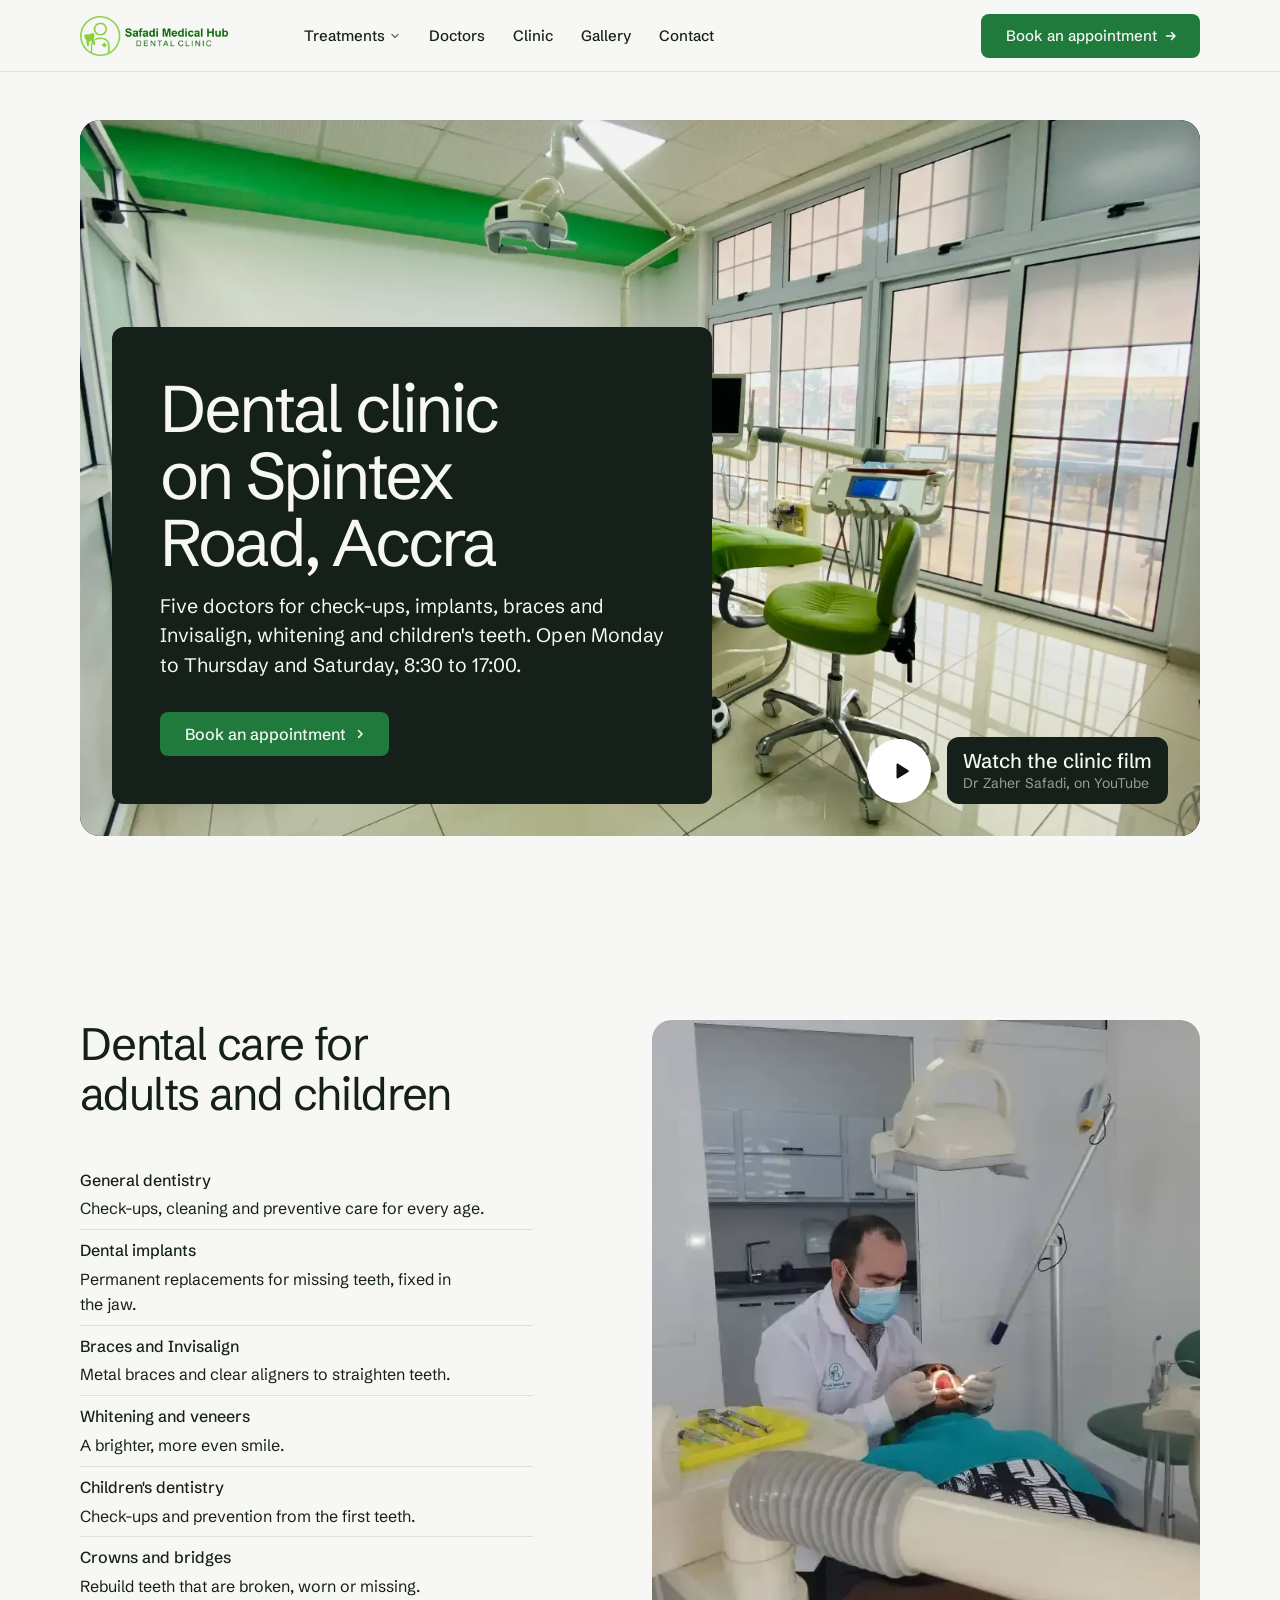
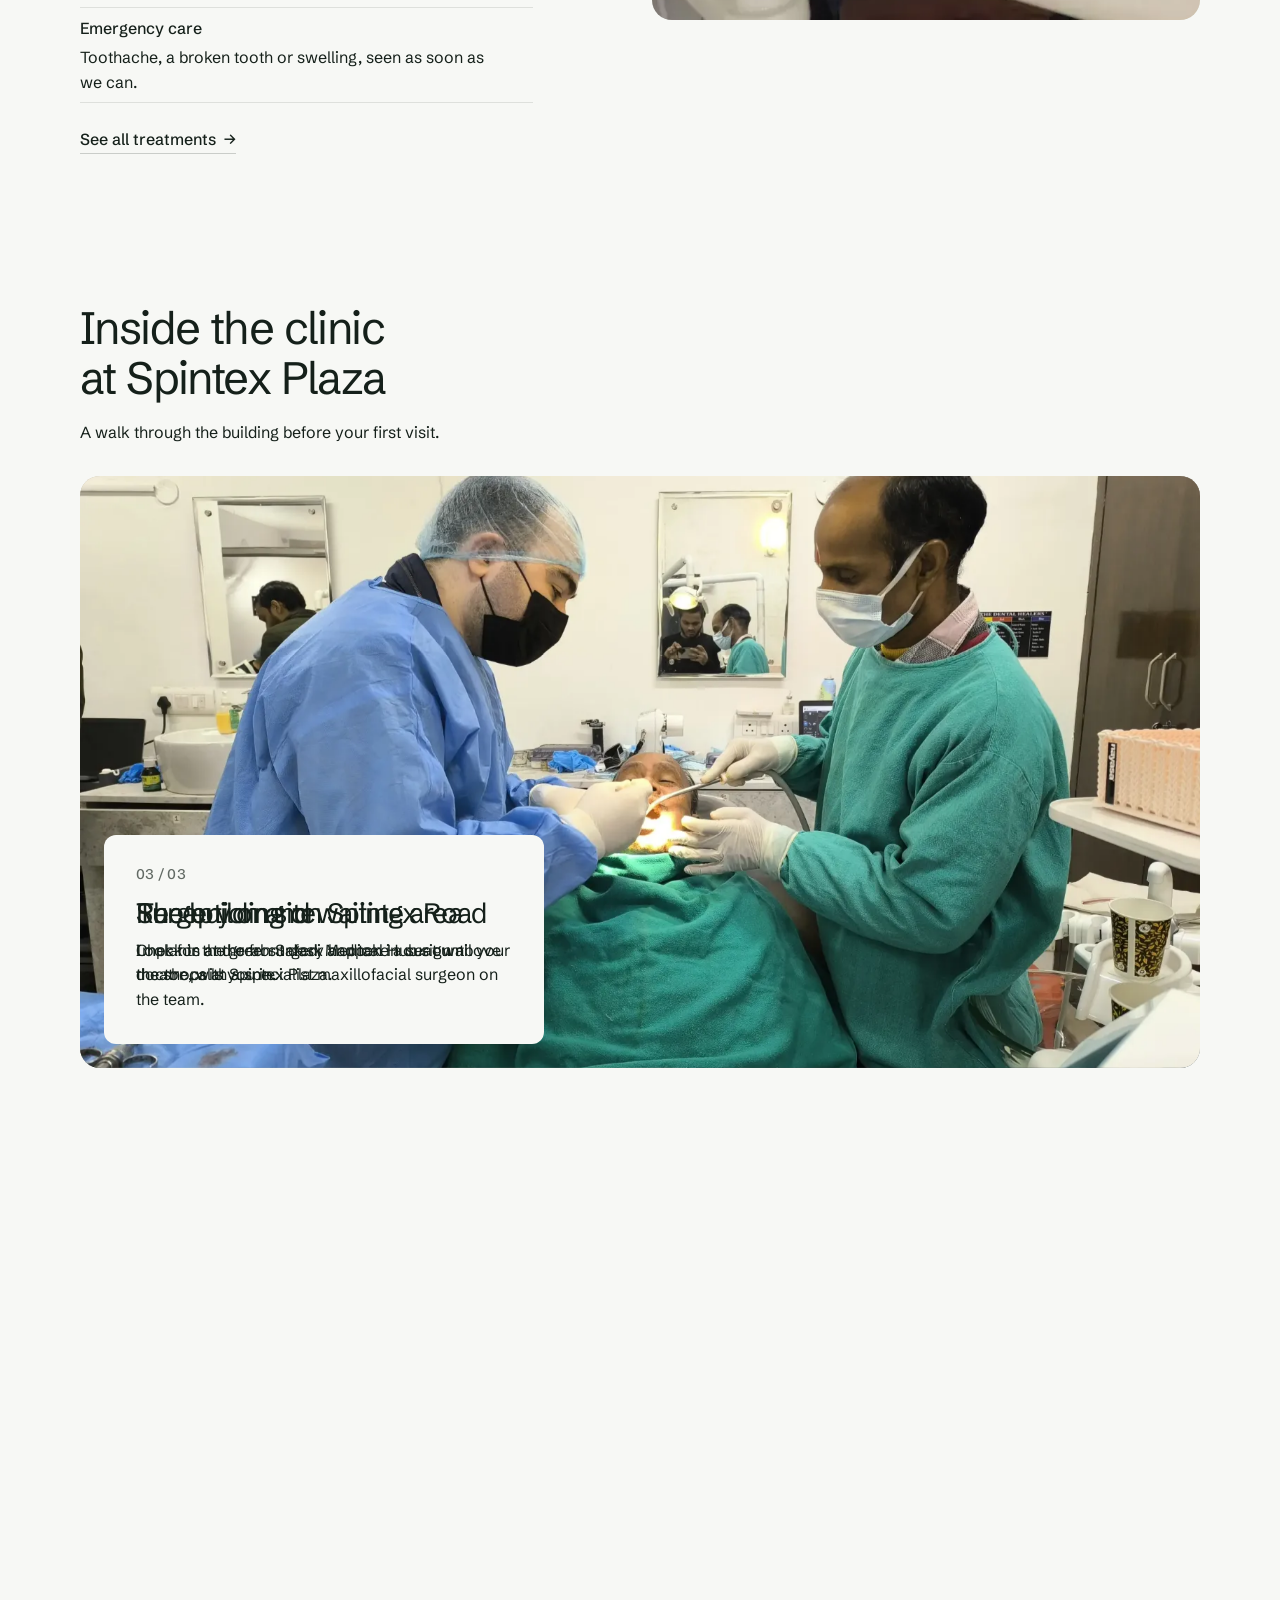
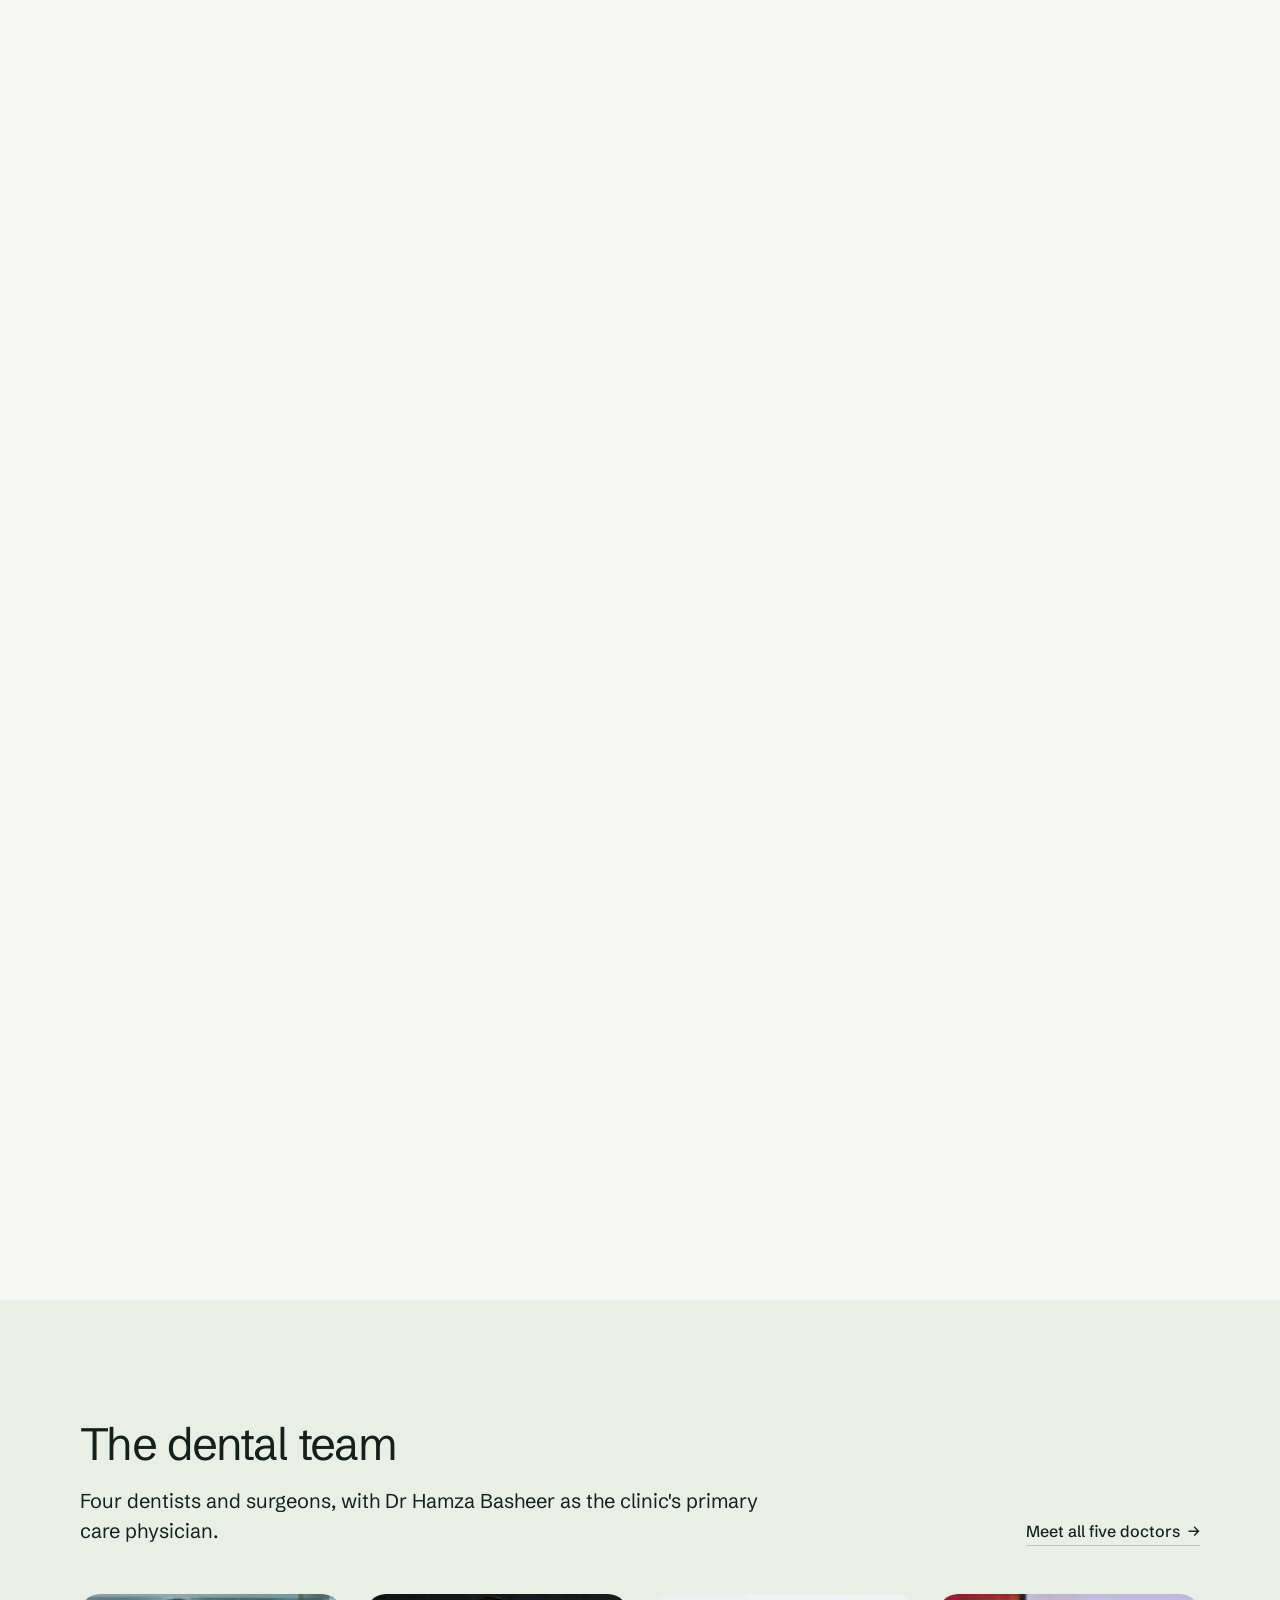
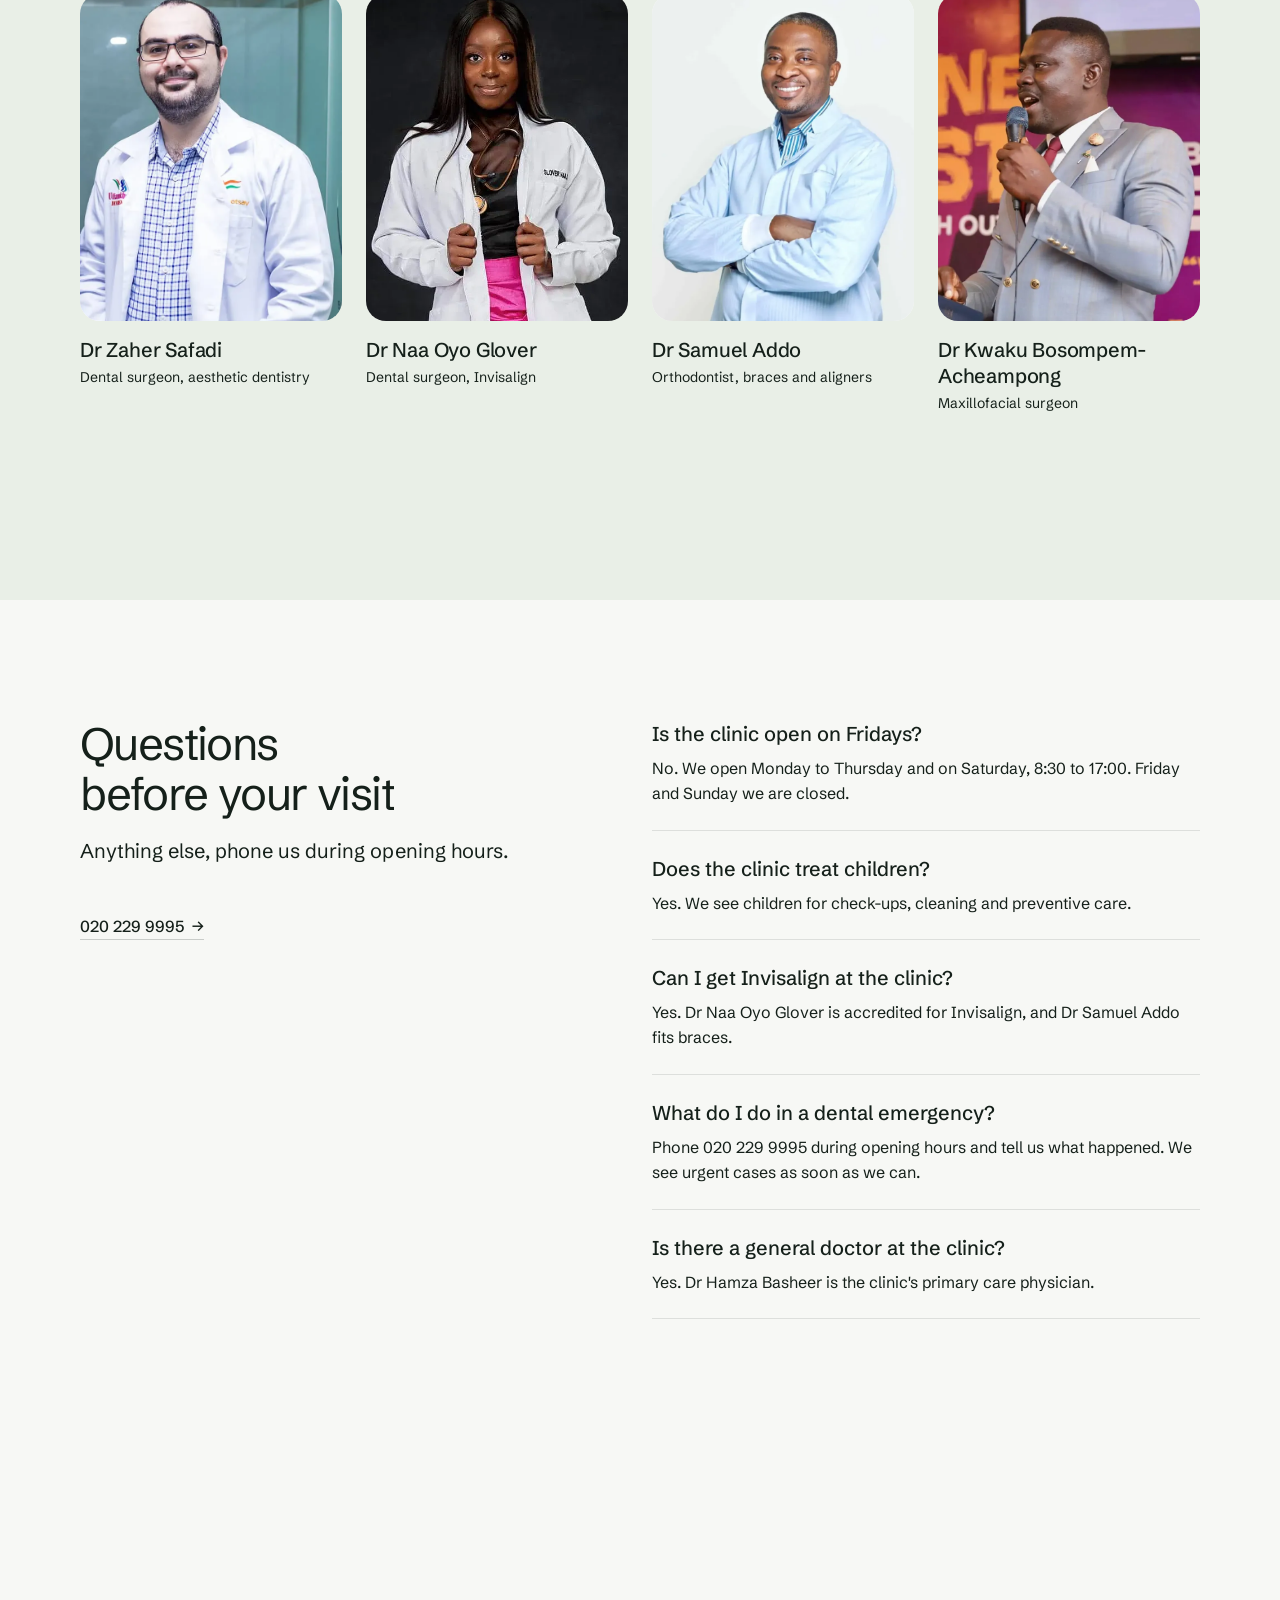
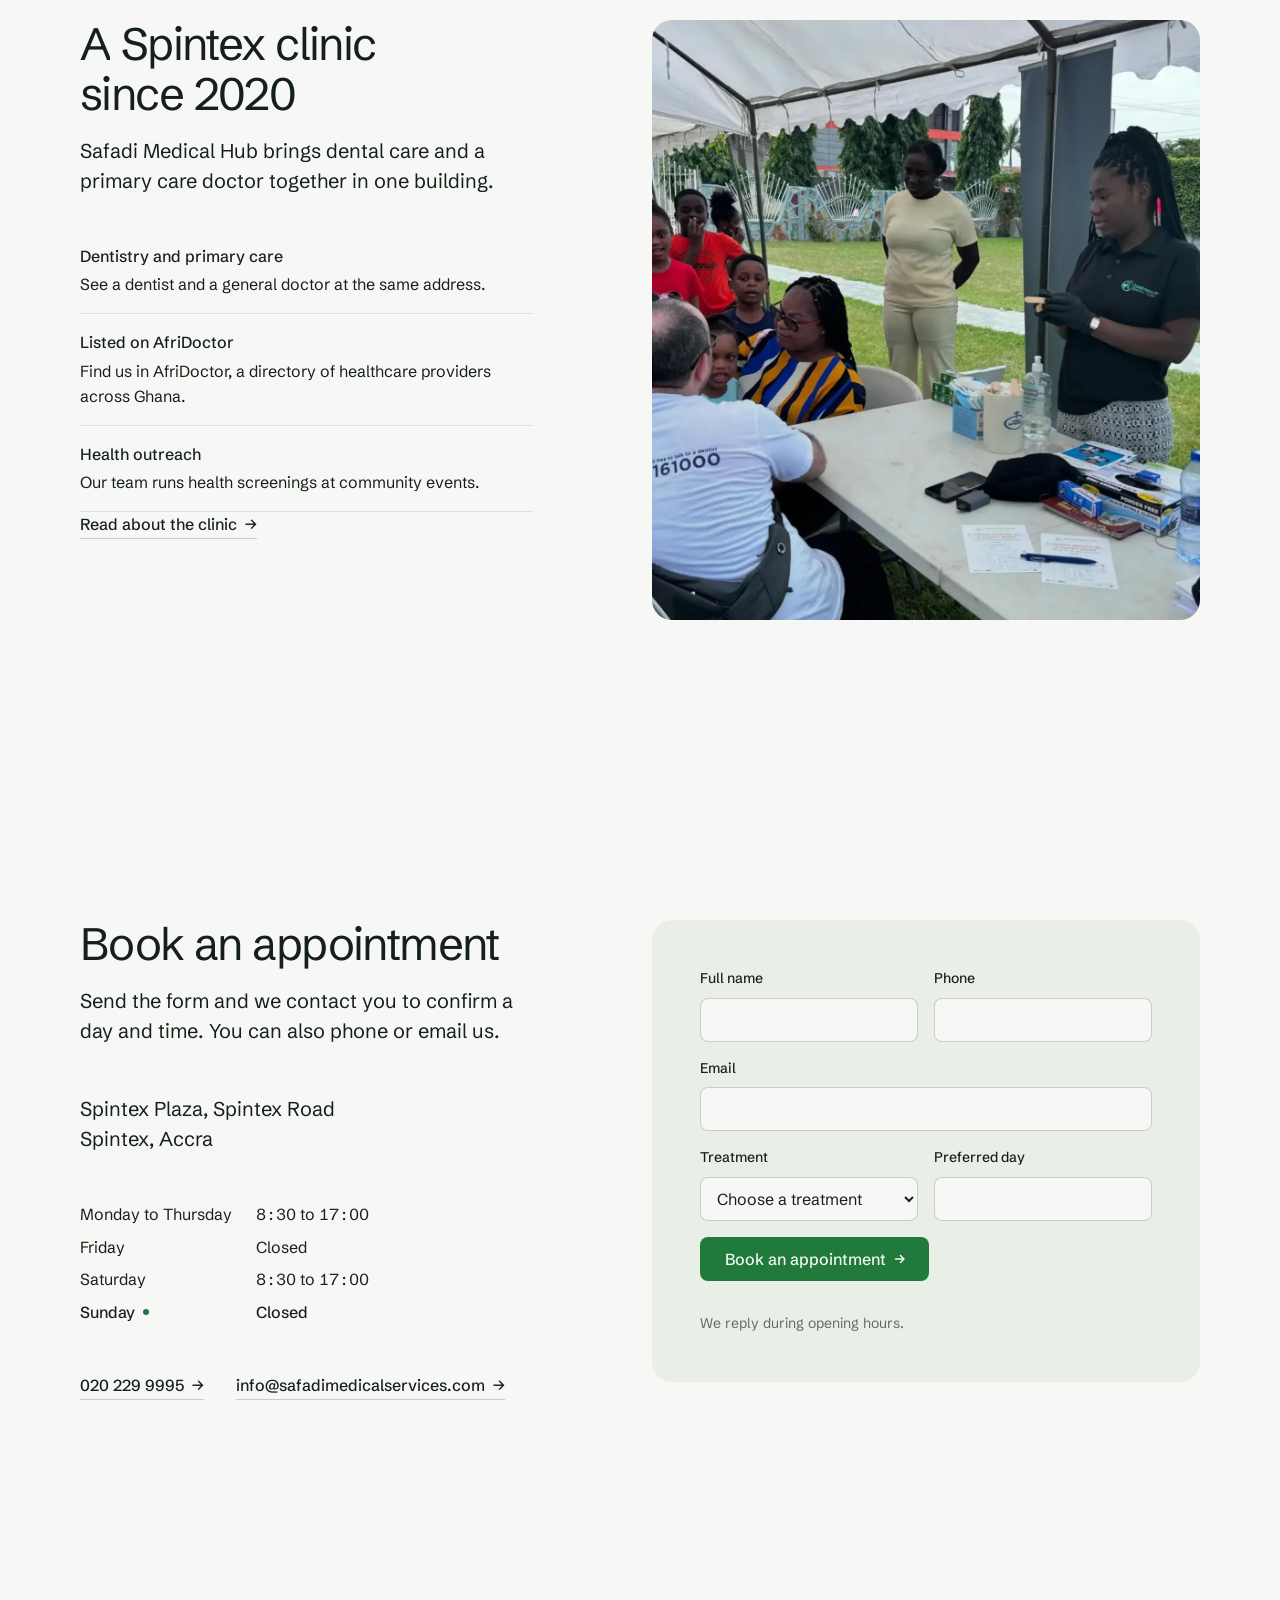
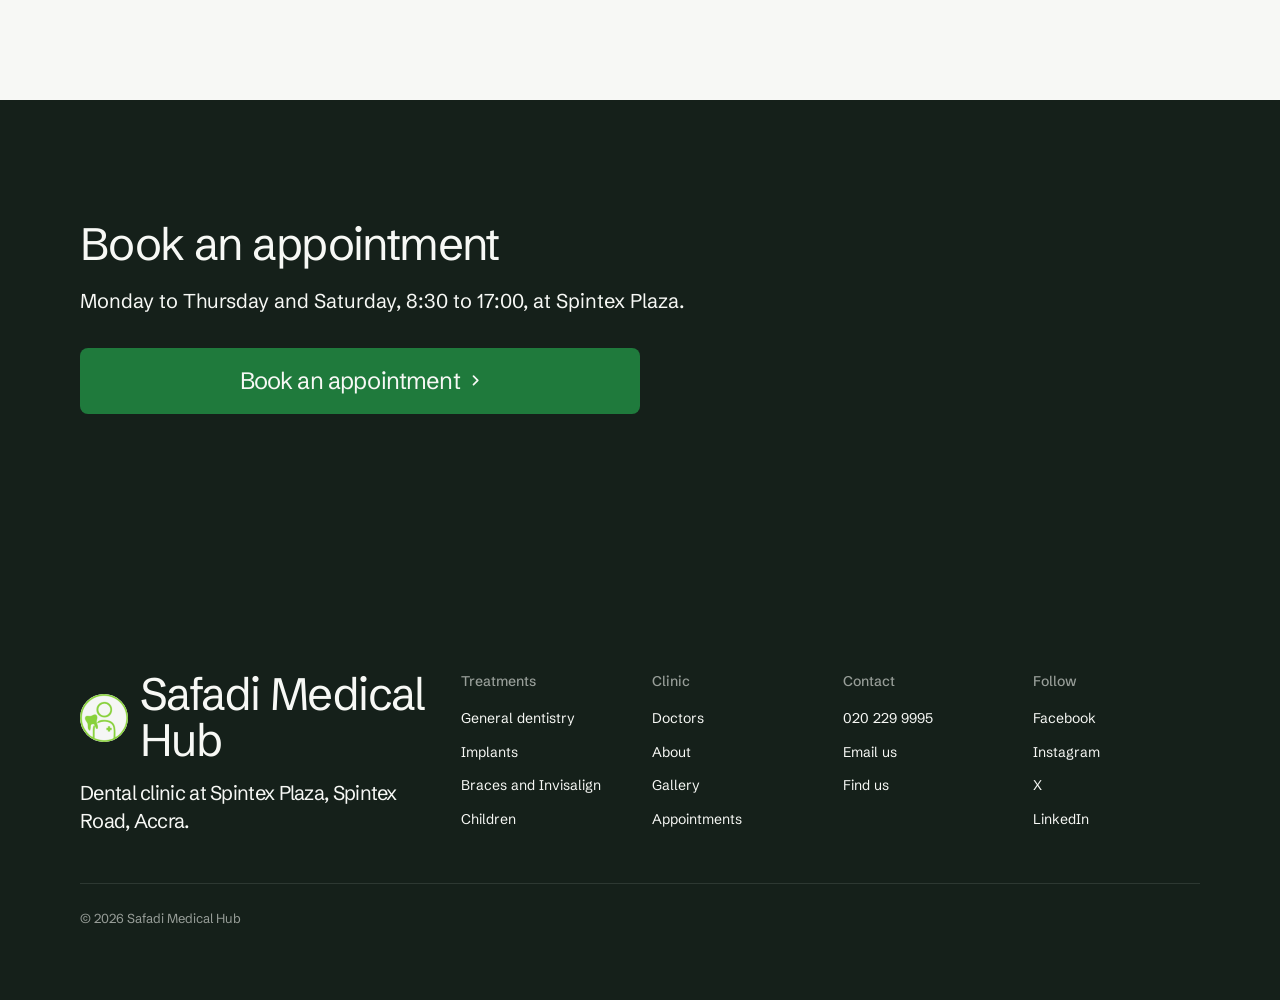
==== commit 519040e5: "Add the 3D implant, page transitions and smooth reveals The treatments page gets a pinned section wh" ====
--- a/index.html
+++ b/index.html
@@ -1,4 +1,4 @@
-﻿<!doctype html>
+<!doctype html>
 <html lang="en" data-type="service" data-radius="soft" data-buttons="arrow" data-motion>
 <head>
 <meta charset="utf-8">
@@ -39,6 +39,7 @@
 }
 </style>
 <link rel="stylesheet" href="css/site.css">
+<link rel="stylesheet" href="css/motion.css">
 <script>document.documentElement.classList.add('m-enter');setTimeout(()=>document.documentElement.classList.add('m-enter-done'),700)</script>
 <script>document.documentElement.classList.add('mo-js');setTimeout(()=>document.documentElement.classList.add('mo-safe'),2500)</script>
 <link rel="modulepreload" href="assets/moments/moments.js">
@@ -171,22 +172,22 @@
       </div>
       <div class="grid">
         <a class="tile tile--portrait span-3" href="our-team.html#zaher-safadi">
-          <div class="tile__media"><img src="img/dr-zaher.webp" alt="Dr Zaher Safadi in a white coat" loading="lazy" data-source="client" data-subject="portrait"></div>
+          <div class="tile__media"><img style="view-transition-name: doc-zaher-safadi" src="img/dr-zaher.webp" alt="Dr Zaher Safadi in a white coat" loading="lazy" data-source="client" data-subject="portrait"></div>
           <p class="tile__name">Dr Zaher Safadi</p>
           <p class="tile__facts">Dental surgeon, aesthetic dentistry</p>
         </a>
         <a class="tile tile--portrait span-3" href="our-team.html#naa-oyo-glover">
-          <div class="tile__media"><img src="img/dr-glover.webp" alt="Dr Naa Oyo Glover in a white coat" loading="lazy" data-source="client" data-subject="portrait"></div>
+          <div class="tile__media"><img style="view-transition-name: doc-naa-oyo-glover" src="img/dr-glover.webp" alt="Dr Naa Oyo Glover in a white coat" loading="lazy" data-source="client" data-subject="portrait"></div>
           <p class="tile__name">Dr Naa Oyo Glover</p>
           <p class="tile__facts">Dental surgeon, Invisalign</p>
         </a>
         <a class="tile tile--portrait span-3" href="our-team.html#samuel-addo">
-          <div class="tile__media"><img src="img/dr-addo.webp" alt="Dr Samuel Addo in a light blue coat, arms folded" loading="lazy" data-source="client" data-subject="portrait"></div>
+          <div class="tile__media"><img style="view-transition-name: doc-samuel-addo" src="img/dr-addo.webp" alt="Dr Samuel Addo in a light blue coat, arms folded" loading="lazy" data-source="client" data-subject="portrait"></div>
           <p class="tile__name">Dr Samuel Addo</p>
           <p class="tile__facts">Orthodontist, braces and aligners</p>
         </a>
         <a class="tile tile--portrait span-3" href="our-team.html#kwaku-bosompem-acheampong">
-          <div class="tile__media"><img src="img/dr-bosompem.webp" alt="Dr Kwaku Bosompem-Acheampong speaking into a microphone" loading="lazy" data-source="client" data-subject="portrait"></div>
+          <div class="tile__media"><img style="view-transition-name: doc-kwaku-bosompem-acheampong" src="img/dr-bosompem.webp" alt="Dr Kwaku Bosompem-Acheampong speaking into a microphone" loading="lazy" data-source="client" data-subject="portrait"></div>
           <p class="tile__name">Dr Kwaku Bosompem-Acheampong</p>
           <p class="tile__facts">Maxillofacial surgeon</p>
         </a>
@@ -321,5 +322,6 @@
 <script type="module" src="assets/system.js"></script>
 <script type="module" src="assets/motion/motion.js"></script>
 <script type="module" src="assets/layout/layout.js"></script>
+<script type="module" src="js/site-motion.js"></script>
 </body>
 </html>
--- a/css/motion.css
+++ b/css/motion.css
@@ -0,0 +1,88 @@
+/* Motion layer for the Safadi site: page transitions, reveals and the implant section.
+   Every animation here stands still under prefers-reduced-motion. */
+
+:root { --rv-ease: cubic-bezier(.22, 1, .36, 1); }
+
+/* ---------- 5. Page transitions (cross-document View Transitions; Chrome, Edge, Safari 18.2+) ---------- */
+@view-transition { navigation: auto; }
+
+.nav { view-transition-name: site-nav; }
+::view-transition-group(site-nav) { animation: none; }
+
+::view-transition-old(root) { animation: 260ms var(--rv-ease) both vt-out; }
+::view-transition-new(root) { animation: 520ms var(--rv-ease) 60ms both vt-in; }
+@keyframes vt-out { to { opacity: 0; transform: translateY(-16px); } }
+@keyframes vt-in { from { opacity: 0; transform: translateY(28px); } }
+
+/* a doctor's portrait carries over from the home page to the team page */
+::view-transition-group(*) { animation-duration: 560ms; animation-timing-function: var(--rv-ease); }
+::view-transition-image-pair(*) { isolation: auto; }
+[style*="view-transition-name: doc-"] { contain: paint; }
+
+/* a link to one doctor or one treatment lands with the row clear of the fixed bar */
+.doctor[id], .rows > li[id] { scroll-margin-top: calc(var(--nav, 72px) + var(--s-6)); }
+
+/* ---------- 6. Smooth scrolling (Lenis) ---------- */
+html.lenis, html.lenis body { height: auto; }
+.lenis:not(.lenis-autoToggle).lenis-stopped { overflow: clip; }
+.lenis [data-lenis-prevent] { overscroll-behavior: contain; }
+
+/* ---------- 6. Reveals (classes set by js/site-motion.js, so nothing hides without script) ---------- */
+.rv-head .rv-w { display: inline-block; overflow: clip; vertical-align: bottom; padding-bottom: 0.08em; margin-bottom: -0.08em; }
+.rv-head .rv-w > span { display: inline-block; transform: translateY(105%); transition: transform 900ms var(--rv-ease); transition-delay: calc(var(--i, 0) * 45ms); }
+.rv-head.is-in .rv-w > span { transform: none; }
+
+.rv-fade { opacity: 0; transform: translateY(14px); transition: opacity 800ms var(--rv-ease) 260ms, transform 800ms var(--rv-ease) 260ms; }
+.rv-fade.is-in { opacity: 1; transform: none; }
+
+.rv-photo { filter: blur(14px) saturate(0.6); transform: scale(1.07); opacity: 0.6;
+  transition: filter 1300ms var(--rv-ease), transform 1500ms var(--rv-ease), opacity 900ms var(--rv-ease); }
+.rv-photo.is-in { filter: none; transform: none; opacity: 1; }
+
+.rv-list > .rv-row { opacity: 0; transform: translateY(18px); transition: opacity 700ms var(--rv-ease), transform 700ms var(--rv-ease); transition-delay: calc(120ms + var(--i, 0) * 70ms); }
+.rv-list.is-in > .rv-row { opacity: 1; transform: none; }
+
+/* ---------- 2. The implant that builds itself (our-services.html) ---------- */
+#implant-build > .wrap { height: calc(var(--h, 3) * 100svh - var(--padt) - var(--padb) - var(--bar, 0px)); display: block; }
+.implant3d__pin { position: sticky; top: calc(var(--nav, 72px) + var(--s-6)); height: calc(100svh - var(--nav, 72px) - var(--s-6) * 2);
+  display: grid; grid-template-columns: repeat(12, minmax(0, 1fr)); column-gap: 24px; align-items: center; }
+.implant3d__text { grid-column: 1 / span 5; }
+.implant3d__steps { list-style: none; margin: var(--s-7) 0 0; padding: 0; display: grid; gap: var(--s-5); counter-reset: step; }
+.implant3d__step { position: relative; padding-left: 56px; opacity: 0.38; transition: opacity 500ms var(--rv-ease), transform 500ms var(--rv-ease); transform: translateX(-6px); }
+.implant3d__step::before { counter-increment: step; content: counter(step); position: absolute; left: 0; top: 0; width: 36px; height: 36px; border-radius: 50%;
+  display: grid; place-items: center; font: 500 15px/1 var(--font-text); border: 1px solid var(--line); color: var(--ink); transition: background 500ms, color 500ms, border-color 500ms; }
+.implant3d__step.is-active { opacity: 1; transform: none; }
+.implant3d__step.is-active::before { background: var(--p-action); border-color: var(--p-action); color: var(--p-action-ink); }
+.implant3d__step h3 { font: 500 var(--t-card)/1.3 var(--font-text); letter-spacing: -0.01em; margin: 0 0 var(--s-2); }
+.implant3d__step p { margin: 0; max-width: 46ch; }
+.implant3d__stage { grid-column: 6 / span 7; position: relative; height: 100%; min-height: 0; border-radius: var(--r-lg); overflow: clip;
+  background: radial-gradient(120% 90% at 50% 40%, #ffffff 0%, var(--p-surface) 70%); }
+.implant3d__stage > img { position: absolute; inset: 0; width: 100%; height: 100%; object-fit: cover; transition: opacity 600ms; }
+.implant3d__stage.is-3d > img { opacity: 0; }
+.implant3d__canvas { position: absolute; inset: 0; width: 100% !important; height: 100% !important; display: block; }
+
+@media (max-width: 1023px) {
+  .implant3d__pin { grid-template-columns: 1fr; grid-template-rows: auto minmax(0, 1fr); align-items: stretch; row-gap: var(--s-5); }
+  .implant3d__text, .implant3d__stage { grid-column: 1; }
+  .implant3d__stage { grid-row: 2; }
+  .implant3d__steps { margin-top: var(--s-4); position: relative; min-height: 6.5em; }
+  .implant3d__step { position: absolute; inset: 0 0 auto 0; transform: translateY(8px); opacity: 0; }
+  .implant3d__step.is-active { opacity: 1; transform: none; }
+}
+@media (max-width: 639px) {
+  #implant-build { --hm: 3; }
+  #implant-build > .wrap { height: calc(3 * 100lvh - var(--padt) - var(--padb) - var(--bar, 0px)); }
+  .implant3d__pin { top: calc(var(--nav, 56px) + var(--s-3)); height: calc(100svh - var(--nav, 56px) - var(--s-5) - var(--bar, 0px)); }
+  .implant3d__text .section-head p { display: none; }
+}
+
+/* ---------- reduced motion: everything stands as written ---------- */
+@media (prefers-reduced-motion: reduce) {
+  @view-transition { navigation: none; }
+  .rv-head .rv-w > span, .rv-fade, .rv-photo, .rv-list > .rv-row { transform: none !important; opacity: 1 !important; filter: none !important; transition: none !important; }
+  #implant-build { --h: 1 !important; --hm: 2 !important; }
+  #implant-build > .wrap { height: 100%; }
+  .implant3d__pin { position: static; height: 100%; }
+  .implant3d__step { opacity: 1; transform: none; position: relative; inset: auto; }
+  .implant3d__steps { min-height: 0; }
+}
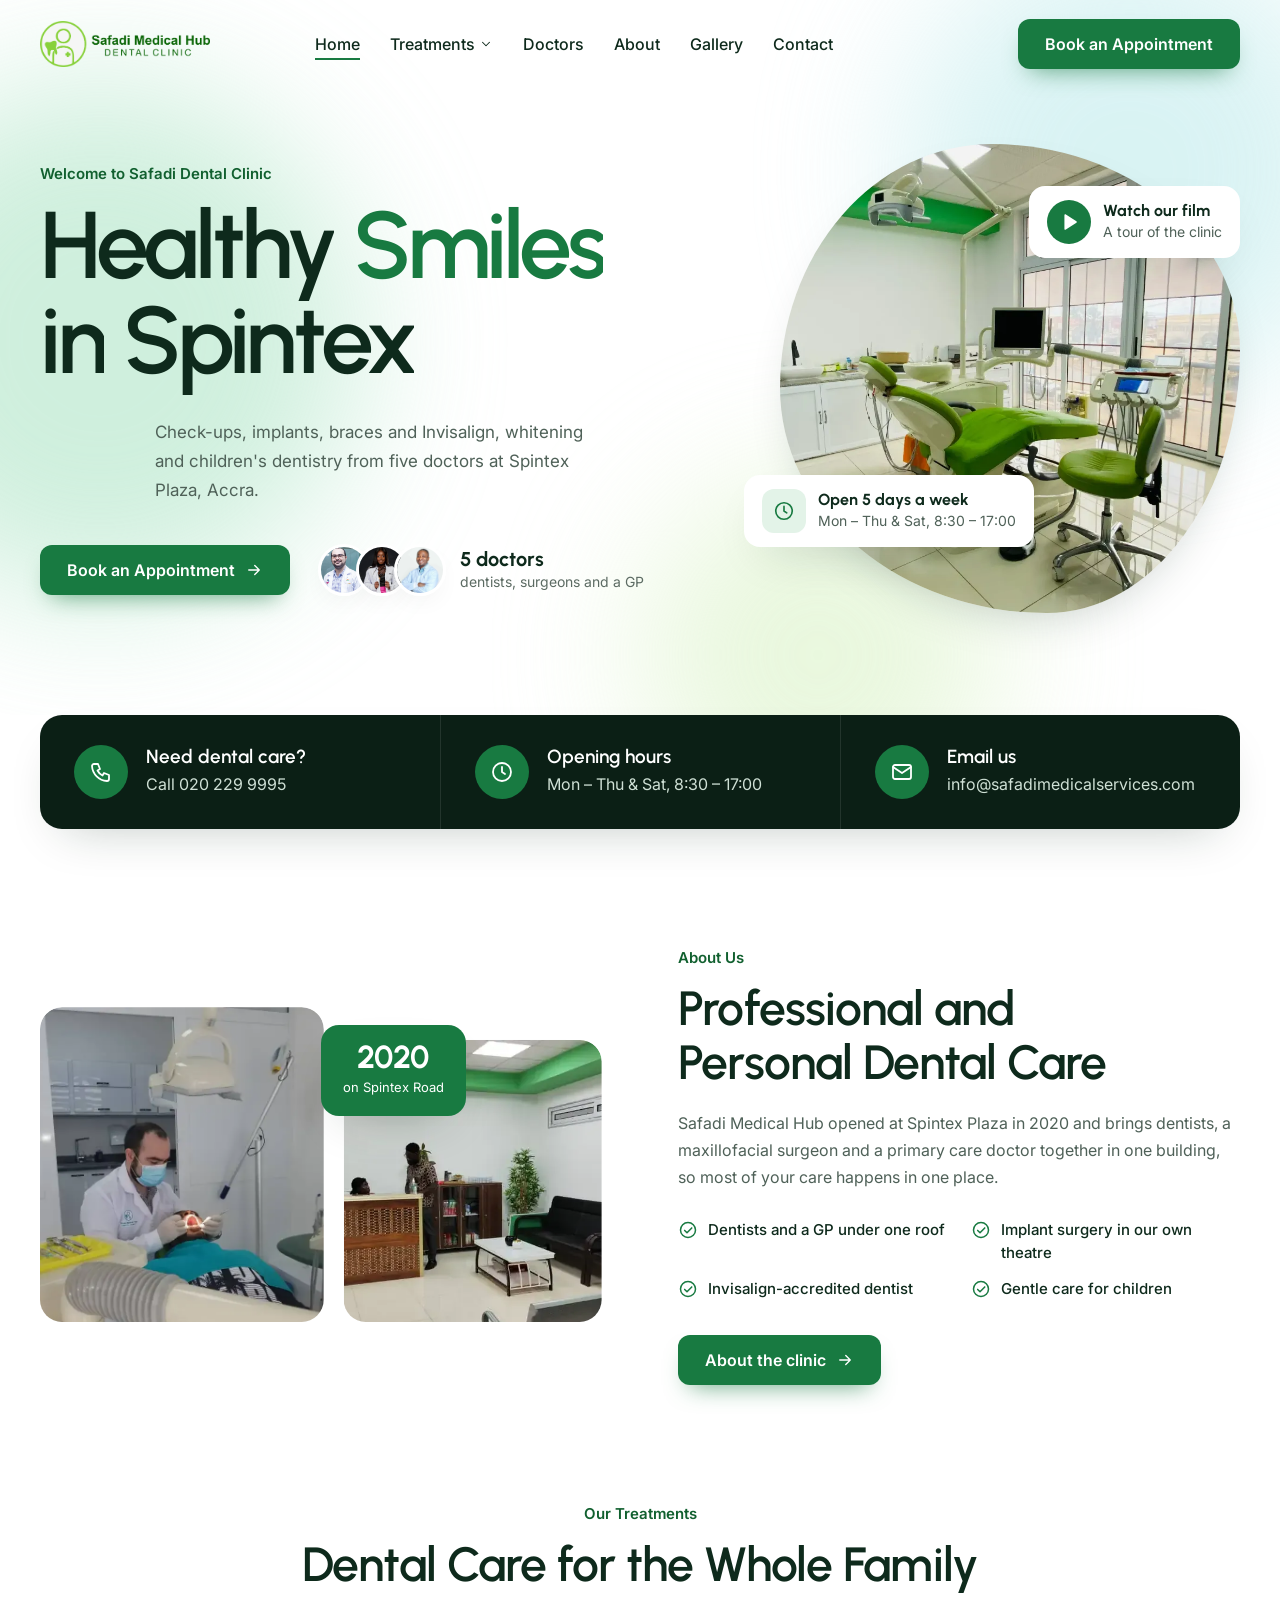
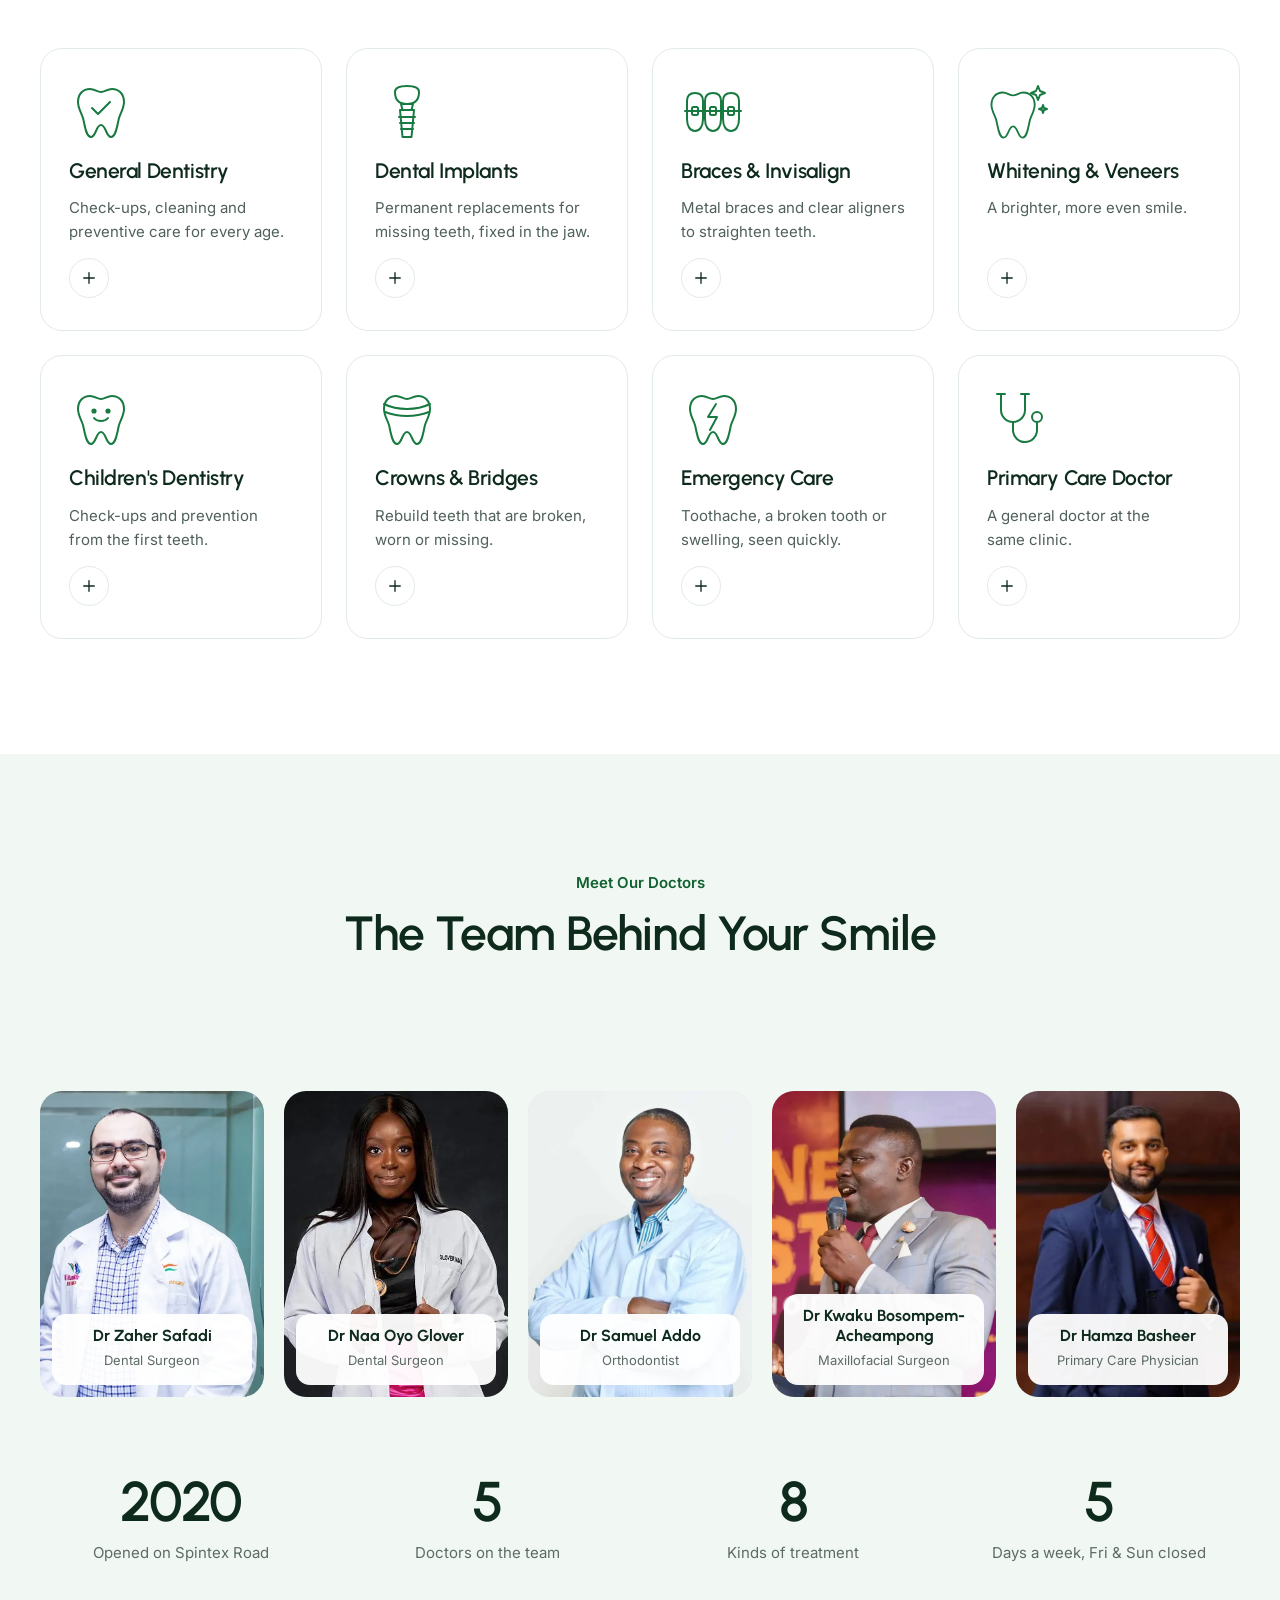
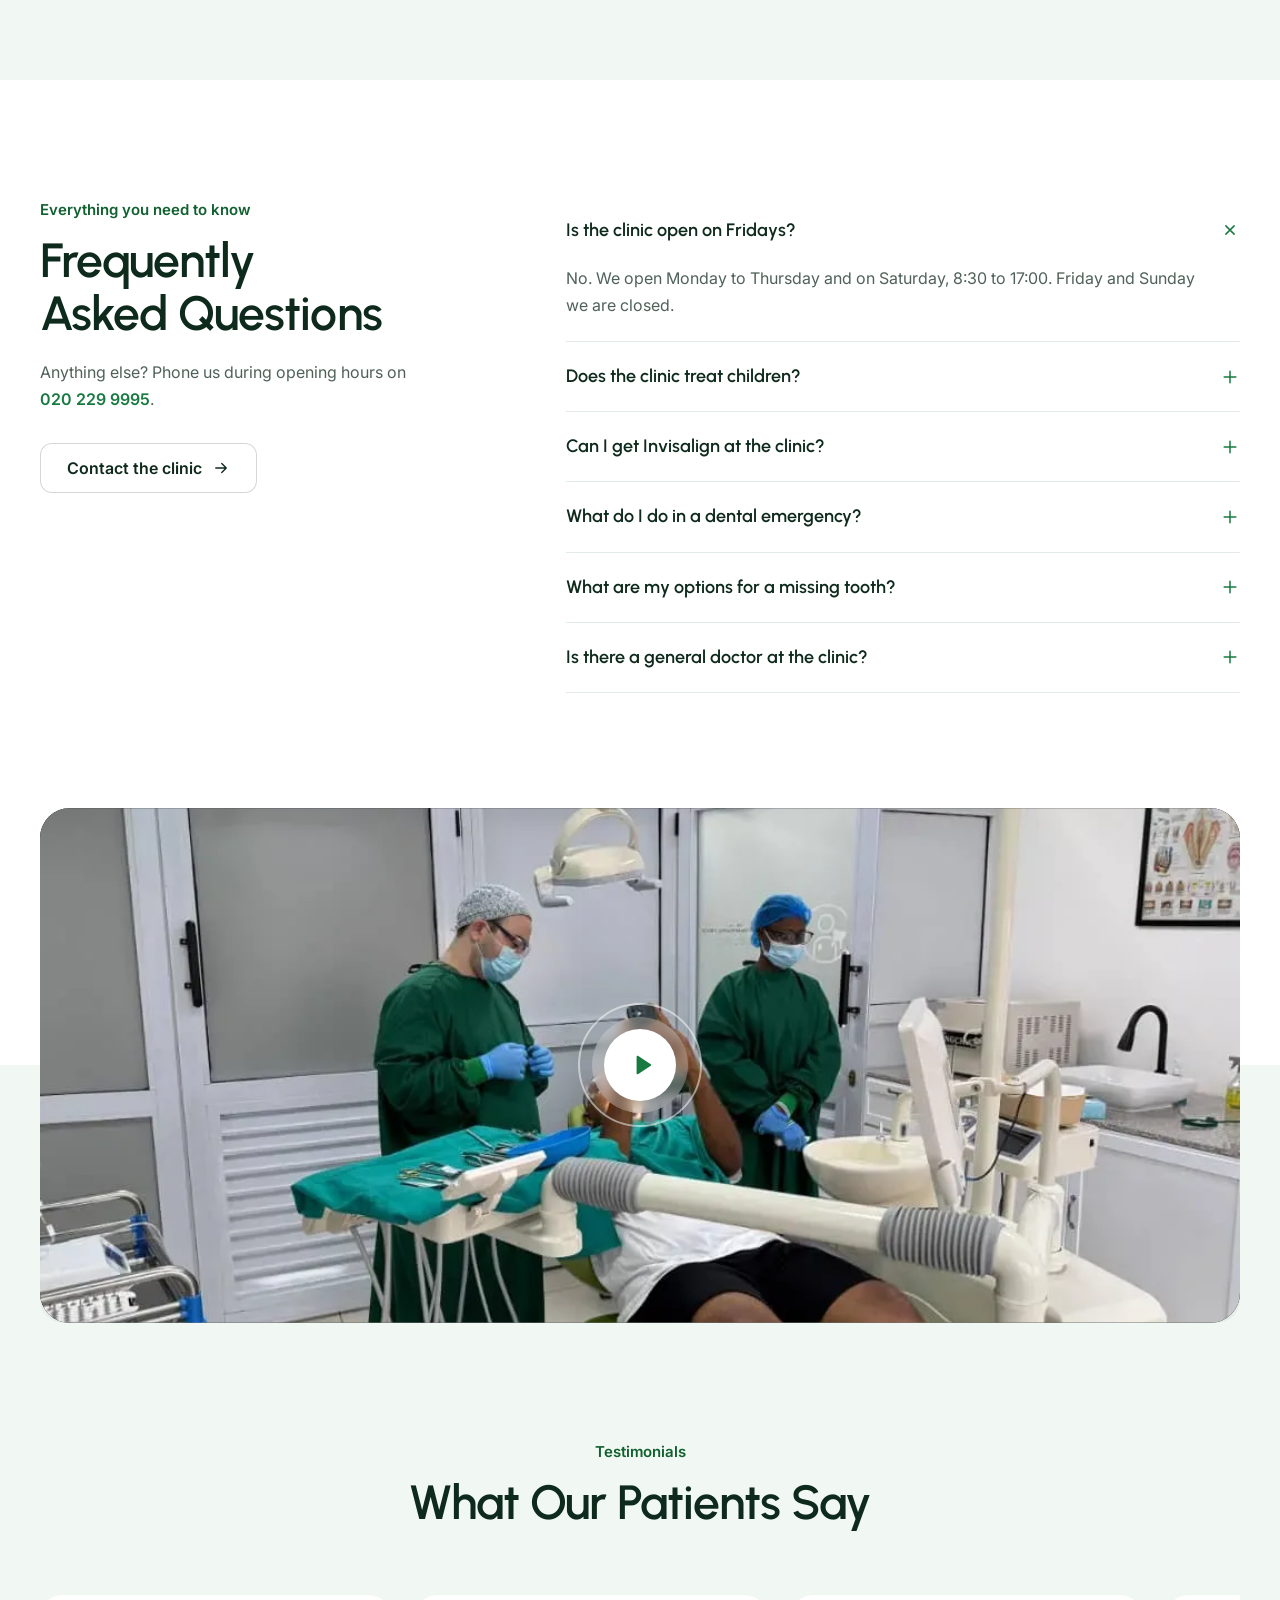
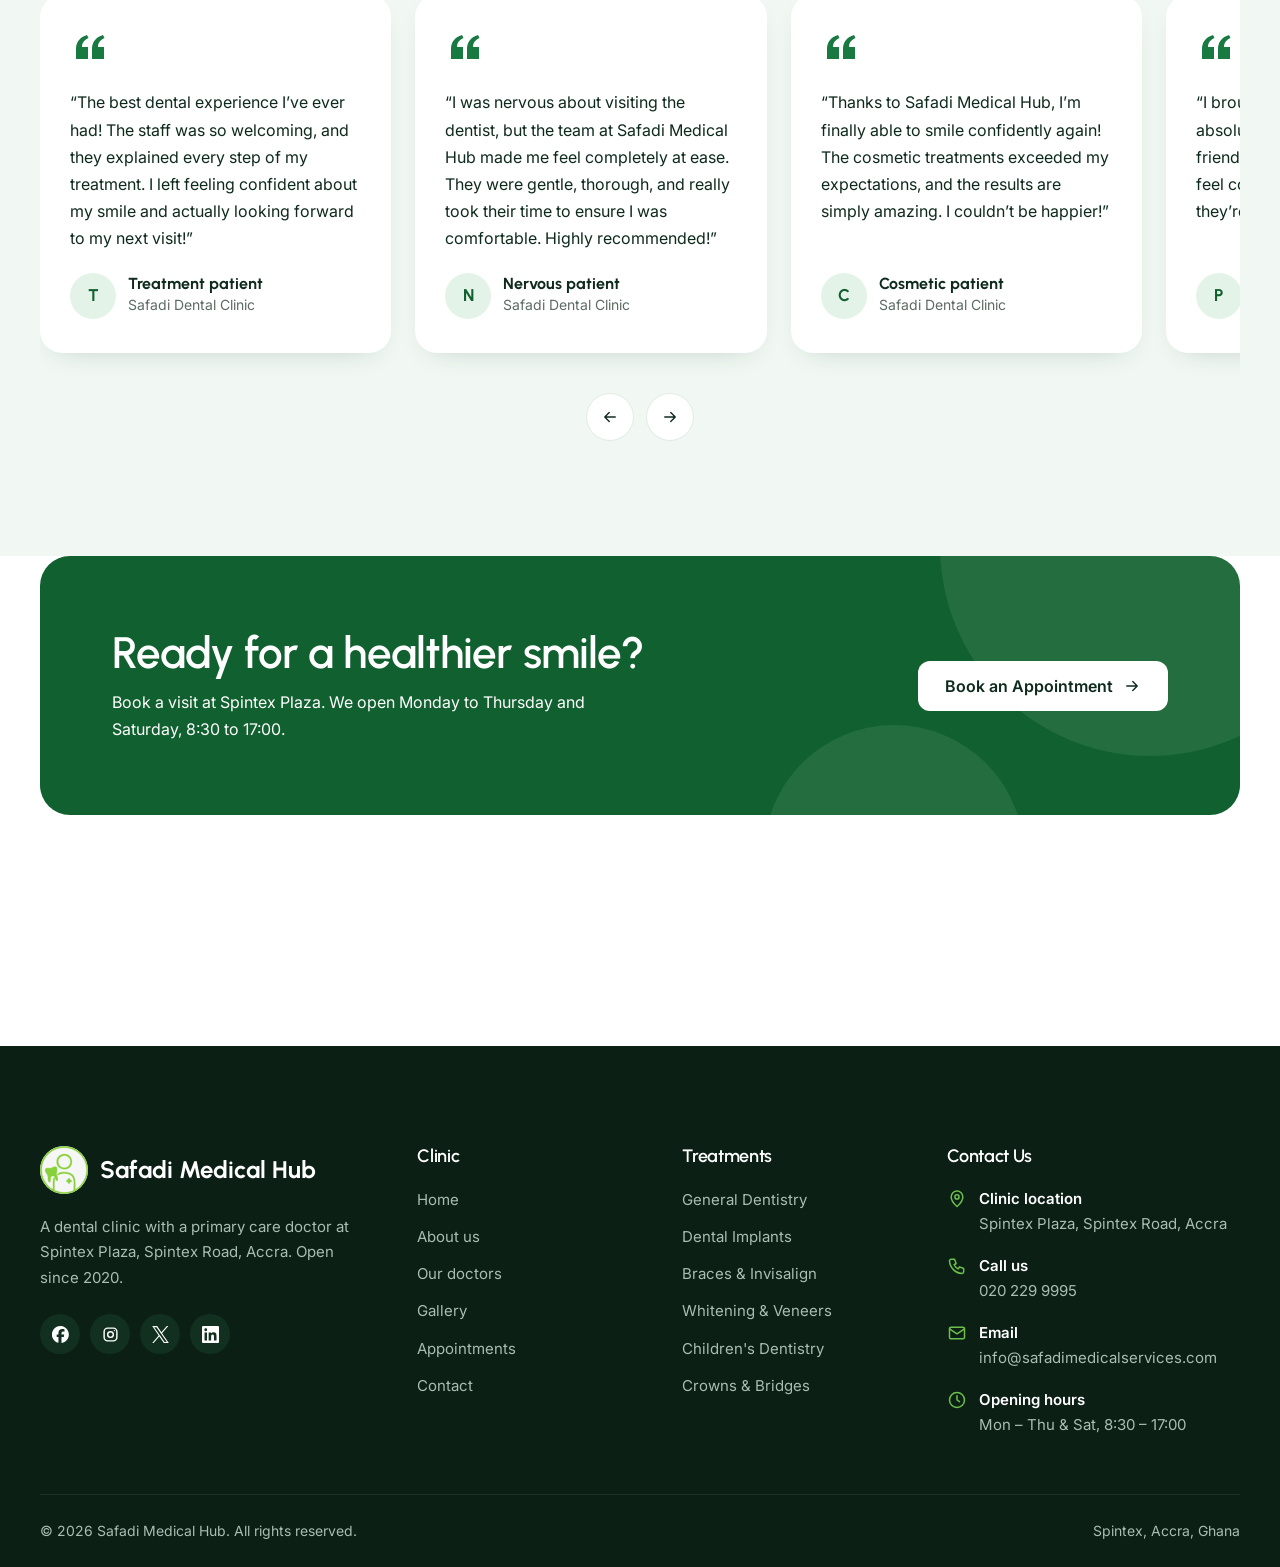
==== commit 000afe31: "Restyle the site after the Dentia template layout All seven pages are rebuilt by tools/build-pages.m" ====
--- a/index.html
+++ b/index.html
@@ -1,327 +1,268 @@
 <!doctype html>
-<html lang="en" data-type="service" data-radius="soft" data-buttons="arrow" data-motion>
+<html lang="en">
 <head>
 <meta charset="utf-8">
 <meta name="viewport" content="width=device-width, initial-scale=1, viewport-fit=cover">
-<title>Safadi Dental Clinic: dentists on Spintex Road, Accra</title>
-<meta name="description" content="Check-ups, implants, braces, Invisalign, whitening and children's dentistry from five doctors at Spintex Plaza. Book an appointment online.">
+<title>Safadi Dental Clinic | Dentist in Spintex, Accra</title>
+<meta name="description" content="Dental clinic at Spintex Plaza, Accra: check-ups, implants, braces, Invisalign, whitening and children's dentistry from five doctors. Book an appointment.">
 <meta property="og:type" content="website">
-<meta property="og:title" content="Safadi Dental Clinic: dentists on Spintex Road, Accra">
-<meta property="og:description" content="Five doctors for check-ups, implants, braces and children's teeth at Spintex Plaza, Accra.">
-<meta property="og:image" content="share.jpg">
+<meta property="og:title" content="Safadi Dental Clinic | Dentist in Spintex, Accra">
+<meta property="og:description" content="Dental clinic at Spintex Plaza, Accra: check-ups, implants, braces, Invisalign, whitening and children's dentistry from five doctors. Book an appointment.">
+<meta property="og:image" content="img/room-green.webp">
 <meta name="twitter:card" content="summary_large_image">
 <link rel="icon" href="favicon.png" type="image/png">
-<meta name="theme-color" content="#f7f8f5">
+<meta name="theme-color" content="#ffffff">
 <!-- <link rel="canonical" href="https://safadimedicalservices.com/"> : switch on when this build replaces the live site -->
-<meta name="site-kind" content="other">
-<meta name="page-type" content="service">
 <link rel="preconnect" href="https://fonts.googleapis.com">
 <link rel="preconnect" href="https://fonts.gstatic.com" crossorigin>
-<link href="https://fonts.googleapis.com/css2?family=Schibsted+Grotesk:wght@400..700&display=swap" rel="stylesheet">
-<link rel="stylesheet" href="assets/system.css">
-<link rel="stylesheet" href="assets/ui/cards.css">
-<link rel="stylesheet" href="assets/motion/motion.css">
-<link rel="stylesheet" href="assets/backgrounds/backgrounds.css">
-<link rel="stylesheet" href="assets/layout/layout.css">
-<link rel="stylesheet" href="assets/icons/icon.css">
-<style>
-:root {
-  --p-bg: #f7f8f5; --p-surface: #e9efe7; --p-ink: #15201a; --p-muted: #626a64;
-  --p-accent: #1f7a3c; --p-accent-ink: #f7f8f5; --p-action: #1f7a3c; --p-action-ink: #f7f8f5;
-  --p-inv-bg: #15201a; --p-inv-surface: #222d26; --p-inv-ink: #f7f8f5; --p-inv-muted: #989e99;
-  --p-inv-accent: #1f7a3c; --p-inv-accent-ink: #f7f8f5; --p-inv-action: #1f7a3c; --p-inv-action-ink: #f7f8f5;
-  --font-display: "Schibsted Grotesk", system-ui, sans-serif;
-  --font-text: "Schibsted Grotesk", system-ui, sans-serif;
-  --display-weight: 400;
-  --display-tracking: -0.035em;
-  --display-tracking-xl: -0.042em;
-  --ly-scale: 0.98;
-}
-</style>
-<link rel="stylesheet" href="css/site.css">
-<link rel="stylesheet" href="css/motion.css">
-<script>document.documentElement.classList.add('m-enter');setTimeout(()=>document.documentElement.classList.add('m-enter-done'),700)</script>
-<script>document.documentElement.classList.add('mo-js');setTimeout(()=>document.documentElement.classList.add('mo-safe'),2500)</script>
-<link rel="modulepreload" href="assets/moments/moments.js">
-<link rel="modulepreload" href="assets/moments/lib.js">
-<link rel="modulepreload" href="assets/moments/photo-chapters/moment.js">
-<link rel="modulepreload" href="assets/moments/picture-develops/moment.js">
+<link href="https://fonts.googleapis.com/css2?family=Inter:wght@400;500;600&family=Urbanist:wght@500;600;700&display=swap" rel="stylesheet">
+<link rel="stylesheet" href="css/theme.css">
+<script>document.documentElement.classList.add('js');setTimeout(function(){var r=document.documentElement;if(!r.classList.contains('site-ready'))r.classList.add('rv-safe','is-loaded')},3000)</script>
 </head>
 <body>
-<!-- type: service (a dental clinic: people are hired)
-     deal: hero film (the clinic's own YouTube film behind the play control), nav nav-mega, close close-type,
-     footer footer-dark, rhythm surface-pairs (the doctors on --g-alt), buttons arrow, mark: the client's own logo,
-     palette: the client's own green from the logo (start.mjs brand), type schibsted, radius soft
-     moments: photo-chapters (#clinic, a tour of the building), picture-develops (#about, the outreach photograph) -->
-
-<header class="nav">
-  <div class="wrap nav__bar">
-    <a class="skip-link" href="#top">Skip to content</a>
-    <a class="nav__logo" href="index.html"><img src="img/logo.png" alt="Safadi Medical Hub Dental Clinic" width="440" height="119"></a>
-    <nav class="nav__links" aria-label="Main">
-      <div class="nav__item">
-        <a class="nav__link" href="our-services.html">Treatments <svg class="chev" viewBox="0 0 12 12" aria-hidden="true"><path d="M3 4.5l3 3 3-3" fill="none" stroke="currentColor" stroke-width="1.5" stroke-linecap="round" stroke-linejoin="round"/></svg></a>
-        <div class="nav__menu">
-          <div class="wrap grid">
-            <div class="menu-col span-3">
-              <p class="t-label">Everyday care</p>
-              <a href="our-services.html#general">General dentistry<span>Check-ups and cleaning</span></a>
-              <a href="our-services.html#children">Children's dentistry<span>From the first teeth</span></a>
-              <a href="our-services.html#emergency">Emergency care<span>Toothache and broken teeth</span></a>
-            </div>
-            <div class="menu-col span-3">
-              <p class="t-label">Specialist care</p>
-              <a href="our-services.html#implants">Dental implants<span>Fixed replacement teeth</span></a>
-              <a href="our-services.html#orthodontics">Braces and Invisalign<span>Straighter teeth at any age</span></a>
-              <a href="our-services.html#cosmetic">Whitening and veneers<span>A brighter, even smile</span></a>
-              <a href="our-services.html#restorative">Crowns and bridges<span>Rebuild damaged teeth</span></a>
-            </div>
-            <a class="menu-card span-3 start-10" href="our-services.html#implants">
-              <div class="panel"><img class="frame__img" src="img/surgery-team.webp" alt="Two surgeons in green gowns operating on a patient in the Safadi theatre" loading="lazy"></div>
-              <span class="t-card">Implant surgery on site</span>
-              <span class="t-small muted">In our own theatre at Spintex Plaza</span>
-            </a>
-          </div>
-        </div>
-      </div>
-      <div class="nav__item"><a class="nav__link" href="our-team.html">Doctors</a></div>
-      <div class="nav__item"><a class="nav__link" href="about-us.html">Clinic</a></div>
-      <div class="nav__item"><a class="nav__link" href="gallery.html">Gallery</a></div>
-      <div class="nav__item"><a class="nav__link" href="contact-us.html">Contact</a></div>
+<a class="skip-link" href="#main">Skip to content</a>
+<header class="header">
+  <div class="container header__in">
+    <a class="logo" href="index.html" aria-label="Safadi Medical Hub Dental Clinic, home"><img src="img/logo.png" alt="Safadi Medical Hub Dental Clinic" width="440" height="119"></a>
+    <nav class="nav" aria-label="Main">
+      <ul class="nav__list">
+        <li class="nav__item"><a class="nav__link" href="index.html" aria-current="page">Home</a></li>
+        <li class="nav__item"><a class="nav__link" href="our-services.html">Treatments <svg viewBox="0 0 24 24" fill="none" stroke="currentColor" stroke-width="1.8" stroke-linecap="round" stroke-linejoin="round" aria-hidden="true"><path d="m6 9 6 6 6-6"/></svg></a>
+          <div class="nav__drop"><a href="our-services.html#general">General Dentistry</a><a href="our-services.html#implants">Dental Implants</a><a href="our-services.html#orthodontics">Braces & Invisalign</a><a href="our-services.html#cosmetic">Whitening & Veneers</a><a href="our-services.html#children">Children's Dentistry</a><a href="our-services.html#restorative">Crowns & Bridges</a><a href="our-services.html#emergency">Emergency Care</a><a href="our-services.html#primary">Primary Care Doctor</a></div>
+        </li>
+        <li class="nav__item"><a class="nav__link" href="our-team.html">Doctors</a></li>
+        <li class="nav__item"><a class="nav__link" href="about-us.html">About</a></li>
+        <li class="nav__item"><a class="nav__link" href="gallery.html">Gallery</a></li>
+        <li class="nav__item"><a class="nav__link" href="contact-us.html">Contact</a></li>
+      </ul>
+      <div class="nav__mobile-cta"><a class="btn btn--primary" href="appointment.html">Book an Appointment</a></div>
     </nav>
-    <div class="nav__actions">
-      <a class="btn btn--primary" href="#book">Book an appointment</a>
-    </div>
-    <button class="nav__toggle" type="button" aria-expanded="false" aria-label="Menu">
-      <svg width="18" height="18" viewBox="0 0 18 18" aria-hidden="true"><path d="M2 5h14M2 13h14" stroke="currentColor" stroke-width="1.6" stroke-linecap="round"/></svg>
-    </button>
+    <div class="header__cta">
+      <a class="btn btn--primary" href="appointment.html">Book an Appointment</a>
+      <button class="menu-btn" type="button" aria-label="Menu" aria-expanded="false"><span></span></button>
+    </div>
   </div>
 </header>
 
-<main id="top">
-  <section class="hero hero--film" data-enter aria-labelledby="hero-h">
-    <div class="wrap"><div class="hero-text hero__in">
-      <div class="hero__media hero__fill">
-        <img src="img/room-green.webp" alt="A bright Safadi treatment room with a green dental chair, white cabinets and tall windows" style="--ly-pos: 60% 50%; --ly-pos-phone: 42% 50%" fetchpriority="high" data-source="client" data-subject="treatment room">
-        <div class="hero__over">
-          <div>
-            <h1 id="hero-h">Dental clinic on Spintex Road, Accra</h1>
-            <p class="hero__lead">Five doctors for check-ups, implants, braces and Invisalign, whitening and children's teeth. Open Monday to Thursday and Saturday, 8:30 to 17:00.</p>
-            <div class="btn-row"><a class="btn btn--primary" href="#book">Book an appointment<svg class="m-arrow" viewBox="0 0 12 12" aria-hidden="true"><path class="m-arrow__stem" d="M1 6h8"/><path class="m-arrow__head" d="M4.5 2.5 8 6l-3.5 3.5"/></svg></a></div>
-          </div>
-          <a class="ly-play" href="https://www.youtube.com/watch?v=SjrdfW1zw14" target="_blank" rel="noopener">
-            <span class="ly-play__disc"><svg viewBox="0 0 18 18" aria-hidden="true"><path d="M4.5 2.6v12.8c0 .8.9 1.3 1.6.9l10.3-6.4c.6-.4.6-1.3 0-1.7L6.1 1.7c-.7-.4-1.6.1-1.6.9Z" fill="currentColor"/></svg></span>
-            <span class="ly-play__label">Watch the clinic film<small>Dr Zaher Safadi, on YouTube</small></span>
+<main id="main">
+  <section class="hero">
+    <span class="glow glow--a" aria-hidden="true"></span><span class="glow glow--b" aria-hidden="true"></span><span class="glow glow--c" aria-hidden="true"></span>
+    <div class="container">
+      <div>
+        <p class="eyebrow" data-reveal>Welcome to Safadi Dental Clinic</p>
+        <h1><span class="line"><span class="w"><span style="--i:0">Healthy</span></span> <span class="w"><span class="accent" style="--i:1">Smiles</span></span></span><span class="line"><span class="w"><span style="--i:2">in</span></span> <span class="w"><span style="--i:3">Spintex</span></span></span></h1>
+        <p class="hero__lead" data-reveal style="--d:3">Check-ups, implants, braces and Invisalign, whitening and children's dentistry from five doctors at Spintex Plaza, Accra.</p>
+        <div class="hero__actions" data-reveal style="--d:4">
+          <a class="btn btn--primary" href="appointment.html">Book an Appointment <svg viewBox="0 0 24 24" fill="none" stroke="currentColor" stroke-width="1.8" stroke-linecap="round" stroke-linejoin="round" aria-hidden="true"><path d="M5 12h14M13 6l6 6-6 6"/></svg></a>
+          <a class="avatars" href="our-team.html">
+            <span class="avatars__faces"><img src="img/dr-zaher.webp" alt="" width="52" height="52"><img src="img/dr-glover.webp" alt="" width="52" height="52"><img src="img/dr-addo.webp" alt="" width="52" height="52"></span>
+            <span><strong>5 doctors</strong><span>dentists, surgeons and a GP</span></span>
           </a>
         </div>
       </div>
-    </div></div>
-  </section>
-
-  <section class="section" id="services" aria-labelledby="services-h">
-    <div class="wrap grid grid--top">
-      <div class="span-5">
-        <div class="section-head">
-          <h2 id="services-h">Dental care for adults and children</h2>
+      <div class="hero__media" data-reveal="zoom" style="--d:2">
+        <div class="hero__photo"><img src="img/room-green.webp" alt="A bright Safadi treatment room with a green dental chair and tall windows" fetchpriority="high"></div>
+        <div class="float-card float-card--hours"><span class="float-card__icon"><svg viewBox="0 0 24 24" fill="none" stroke="currentColor" stroke-width="1.8" stroke-linecap="round" stroke-linejoin="round" aria-hidden="true"><circle cx="12" cy="12" r="9"/><path d="M12 7v5l3 2"/></svg></span><span><strong>Open 5 days a week</strong>Mon – Thu &amp; Sat, 8:30 – 17:00</span></div>
+        <a class="float-card float-card--film" href="#film"><span class="float-card__icon"><svg viewBox="0 0 24 24" aria-hidden="true"><path d="M7 4.5v15c0 .8.9 1.3 1.6.8l11.5-7.5a1 1 0 0 0 0-1.6L8.6 3.7C7.9 3.2 7 3.7 7 4.5z" fill="currentColor"/></svg></span><span><strong>Watch our film</strong>A tour of the clinic</span></a>
+      </div>
+    </div>
+  </section>
+
+  <div class="container">
+    <div class="infobar" data-reveal>
+      <div class="infobar__item"><span class="infobar__icon"><svg viewBox="0 0 24 24" fill="none" stroke="currentColor" stroke-width="1.8" stroke-linecap="round" stroke-linejoin="round" aria-hidden="true"><path d="M5 4h4l2 5-2.5 1.5a11 11 0 0 0 5 5L15 13l5 2v4a2 2 0 0 1-2 2A16 16 0 0 1 3 6a2 2 0 0 1 2-2"/></svg></span><div><strong class="infobar__title">Need dental care?</strong><a href="tel:+233202299995">Call 020 229 9995</a></div></div>
+      <div class="infobar__item"><span class="infobar__icon"><svg viewBox="0 0 24 24" fill="none" stroke="currentColor" stroke-width="1.8" stroke-linecap="round" stroke-linejoin="round" aria-hidden="true"><circle cx="12" cy="12" r="9"/><path d="M12 7v5l3 2"/></svg></span><div><strong class="infobar__title">Opening hours</strong>Mon – Thu &amp; Sat, 8:30 – 17:00</div></div>
+      <div class="infobar__item"><span class="infobar__icon"><svg viewBox="0 0 24 24" fill="none" stroke="currentColor" stroke-width="1.8" stroke-linecap="round" stroke-linejoin="round" aria-hidden="true"><rect x="3" y="5" width="18" height="14" rx="2"/><path d="m3 7 9 6 9-6"/></svg></span><div><strong class="infobar__title">Email us</strong><a href="mailto:info@safadimedicalservices.com">info@safadimedicalservices.com</a></div></div>
+    </div>
+  </div>
+
+  <section class="section">
+    <div class="container about">
+      <div class="about__photos">
+        <figure class="rv-photo" style="margin:0"><img src="img/treatment.webp" alt="A Safadi dentist treating a patient in the dental chair" loading="lazy"></figure>
+        <figure class="rv-photo" style="margin:0"><img src="img/reception.webp" alt="The reception desk and waiting area with green ceiling panels" loading="lazy"></figure>
+        <div class="about__badge" data-reveal="zoom" style="--d:3"><strong>2020</strong><span>on Spintex Road</span></div>
+      </div>
+      <div>
+        <p class="eyebrow" data-reveal>About Us</p>
+        <h2 class="h2" data-reveal style="--d:1">Professional and Personal Dental Care</h2>
+        <p data-reveal style="--d:2;margin-top:20px">Safadi Medical Hub opened at Spintex Plaza in 2020 and brings dentists, a maxillofacial surgeon and a primary care doctor together in one building, so most of your care happens in one place.</p>
+        <ul class="checks" data-stagger>
+          <li><svg viewBox="0 0 24 24" fill="none" stroke="currentColor" stroke-width="1.8" stroke-linecap="round" stroke-linejoin="round" aria-hidden="true"><circle cx="12" cy="12" r="9"/><path d="m8 12.5 2.8 2.8L16.5 9.5"/></svg>Dentists and a GP under one roof</li>
+          <li><svg viewBox="0 0 24 24" fill="none" stroke="currentColor" stroke-width="1.8" stroke-linecap="round" stroke-linejoin="round" aria-hidden="true"><circle cx="12" cy="12" r="9"/><path d="m8 12.5 2.8 2.8L16.5 9.5"/></svg>Implant surgery in our own theatre</li>
+          <li><svg viewBox="0 0 24 24" fill="none" stroke="currentColor" stroke-width="1.8" stroke-linecap="round" stroke-linejoin="round" aria-hidden="true"><circle cx="12" cy="12" r="9"/><path d="m8 12.5 2.8 2.8L16.5 9.5"/></svg>Invisalign-accredited dentist</li>
+          <li><svg viewBox="0 0 24 24" fill="none" stroke="currentColor" stroke-width="1.8" stroke-linecap="round" stroke-linejoin="round" aria-hidden="true"><circle cx="12" cy="12" r="9"/><path d="m8 12.5 2.8 2.8L16.5 9.5"/></svg>Gentle care for children</li>
+        </ul>
+        <a class="btn btn--primary" href="about-us.html" data-reveal>About the clinic <svg viewBox="0 0 24 24" fill="none" stroke="currentColor" stroke-width="1.8" stroke-linecap="round" stroke-linejoin="round" aria-hidden="true"><path d="M5 12h14M13 6l6 6-6 6"/></svg></a>
+      </div>
+    </div>
+  </section>
+
+  <section class="section section--flush-top">
+    <div class="container">
+      <div class="section-head center">
+        <p class="eyebrow" data-reveal>Our Treatments</p>
+        <h2 class="h2" data-reveal style="--d:1">Dental Care for the Whole Family</h2>
+      </div>
+      <div class="services" data-stagger>
+        <a class="service" href="our-services.html#general">
+          <span class="service__icon"><svg viewBox="0 0 64 64" fill="none" stroke="currentColor" stroke-width="2" stroke-linecap="round" stroke-linejoin="round" aria-hidden="true"><path d="M21 8c-7 0-12 5-12 13 0 6 3 10 5 16 2 8 3 19 8 19s5-12 10-12 5 12 10 12 6-11 8-19c2-6 5-10 5-16 0-8-5-13-12-13-5 0-7 3-11 3s-6-3-11-3z"/><path d="m23 27 6 6 12-12"/></svg></span>
+          <h3>General Dentistry</h3>
+          <p>Check-ups, cleaning and preventive care for every age.</p>
+          <span class="service__more" aria-hidden="true"><svg viewBox="0 0 24 24" fill="none" stroke="currentColor" stroke-width="1.8" stroke-linecap="round" stroke-linejoin="round" aria-hidden="true"><path d="M12 5v14M5 12h14"/></svg></span>
+        </a>
+        <a class="service" href="our-services.html#implants">
+          <span class="service__icon"><svg viewBox="0 0 64 64" fill="none" stroke="currentColor" stroke-width="2" stroke-linecap="round" stroke-linejoin="round" aria-hidden="true"><path d="M20 11c0-4 5-6 12-6s12 2 12 6c0 7-3 12-12 12S20 18 20 11z"/><path d="M26 23h12l-1.5 6h-9z"/><path d="M25 29h14l-2.5 27h-9z"/><path d="M24 36h16M25 42h14M26 48h12"/></svg></span>
+          <h3>Dental Implants</h3>
+          <p>Permanent replacements for missing teeth, fixed in the jaw.</p>
+          <span class="service__more" aria-hidden="true"><svg viewBox="0 0 24 24" fill="none" stroke="currentColor" stroke-width="1.8" stroke-linecap="round" stroke-linejoin="round" aria-hidden="true"><path d="M12 5v14M5 12h14"/></svg></span>
+        </a>
+        <a class="service" href="our-services.html#orthodontics">
+          <span class="service__icon"><svg viewBox="0 0 64 64" fill="none" stroke="currentColor" stroke-width="2" stroke-linecap="round" stroke-linejoin="round" aria-hidden="true"><path d="M6 20c0-5 3-8 8-8s8 3 8 8v18c0 7-3 12-8 12s-8-5-8-12zM24 20c0-5 3-8 8-8s8 3 8 8v18c0 7-3 12-8 12s-8-5-8-12zM42 20c0-5 3-8 8-8s8 3 8 8v18c0 7-3 12-8 12s-8-5-8-12z"/><path d="M4 30h56"/><rect x="11" y="26" width="6" height="8" rx="1.5"/><rect x="29" y="26" width="6" height="8" rx="1.5"/><rect x="47" y="26" width="6" height="8" rx="1.5"/></svg></span>
+          <h3>Braces & Invisalign</h3>
+          <p>Metal braces and clear aligners to straighten teeth.</p>
+          <span class="service__more" aria-hidden="true"><svg viewBox="0 0 24 24" fill="none" stroke="currentColor" stroke-width="1.8" stroke-linecap="round" stroke-linejoin="round" aria-hidden="true"><path d="M12 5v14M5 12h14"/></svg></span>
+        </a>
+        <a class="service" href="our-services.html#cosmetic">
+          <span class="service__icon"><svg viewBox="0 0 64 64" fill="none" stroke="currentColor" stroke-width="2" stroke-linecap="round" stroke-linejoin="round" aria-hidden="true"><path d="M21 8c-7 0-12 5-12 13 0 6 3 10 5 16 2 8 3 19 8 19s5-12 10-12 5 12 10 12 6-11 8-19c2-6 5-10 5-16 0-8-5-13-12-13-5 0-7 3-11 3s-6-3-11-3z" transform="translate(-4 4) scale(.94)"/><path d="m51 5 2 5 5 2-5 2-2 5-2-5-5-2 5-2zM56 24l1 3 3 1-3 1-1 3-1-3-3-1 3-1z"/></svg></span>
+          <h3>Whitening & Veneers</h3>
+          <p>A brighter, more even smile.</p>
+          <span class="service__more" aria-hidden="true"><svg viewBox="0 0 24 24" fill="none" stroke="currentColor" stroke-width="1.8" stroke-linecap="round" stroke-linejoin="round" aria-hidden="true"><path d="M12 5v14M5 12h14"/></svg></span>
+        </a>
+        <a class="service" href="our-services.html#children">
+          <span class="service__icon"><svg viewBox="0 0 64 64" fill="none" stroke="currentColor" stroke-width="2" stroke-linecap="round" stroke-linejoin="round" aria-hidden="true"><path d="M21 8c-7 0-12 5-12 13 0 6 3 10 5 16 2 8 3 19 8 19s5-12 10-12 5 12 10 12 6-11 8-19c2-6 5-10 5-16 0-8-5-13-12-13-5 0-7 3-11 3s-6-3-11-3z"/><circle cx="25" cy="23" r="1.6" fill="currentColor"/><circle cx="39" cy="23" r="1.6" fill="currentColor"/><path d="M25 30c3 4 11 4 14 0"/></svg></span>
+          <h3>Children's Dentistry</h3>
+          <p>Check-ups and prevention from the first teeth.</p>
+          <span class="service__more" aria-hidden="true"><svg viewBox="0 0 24 24" fill="none" stroke="currentColor" stroke-width="1.8" stroke-linecap="round" stroke-linejoin="round" aria-hidden="true"><path d="M12 5v14M5 12h14"/></svg></span>
+        </a>
+        <a class="service" href="our-services.html#restorative">
+          <span class="service__icon"><svg viewBox="0 0 64 64" fill="none" stroke="currentColor" stroke-width="2" stroke-linecap="round" stroke-linejoin="round" aria-hidden="true"><path d="M21 8c-7 0-12 5-12 13 0 6 3 10 5 16 2 8 3 19 8 19s5-12 10-12 5 12 10 12 6-11 8-19c2-6 5-10 5-16 0-8-5-13-12-13-5 0-7 3-11 3s-6-3-11-3z"/><path d="M10 24c8 3 16 4 22 4s14-1 22-4"/><path d="M9 16c8 4 15 5 23 5s15-1 23-5"/></svg></span>
+          <h3>Crowns & Bridges</h3>
+          <p>Rebuild teeth that are broken, worn or missing.</p>
+          <span class="service__more" aria-hidden="true"><svg viewBox="0 0 24 24" fill="none" stroke="currentColor" stroke-width="1.8" stroke-linecap="round" stroke-linejoin="round" aria-hidden="true"><path d="M12 5v14M5 12h14"/></svg></span>
+        </a>
+        <a class="service" href="our-services.html#emergency">
+          <span class="service__icon"><svg viewBox="0 0 64 64" fill="none" stroke="currentColor" stroke-width="2" stroke-linecap="round" stroke-linejoin="round" aria-hidden="true"><path d="M21 8c-7 0-12 5-12 13 0 6 3 10 5 16 2 8 3 19 8 19s5-12 10-12 5 12 10 12 6-11 8-19c2-6 5-10 5-16 0-8-5-13-12-13-5 0-7 3-11 3s-6-3-11-3z"/><path d="m35 16-8 13h9l-7 13"/></svg></span>
+          <h3>Emergency Care</h3>
+          <p>Toothache, a broken tooth or swelling, seen quickly.</p>
+          <span class="service__more" aria-hidden="true"><svg viewBox="0 0 24 24" fill="none" stroke="currentColor" stroke-width="1.8" stroke-linecap="round" stroke-linejoin="round" aria-hidden="true"><path d="M12 5v14M5 12h14"/></svg></span>
+        </a>
+        <a class="service" href="our-services.html#primary">
+          <span class="service__icon"><svg viewBox="0 0 64 64" fill="none" stroke="currentColor" stroke-width="2" stroke-linecap="round" stroke-linejoin="round" aria-hidden="true"><path d="M14 6v16a12 12 0 0 0 24 0V6"/><path d="M10 6h8M34 6h8"/><path d="M26 34v8a12 12 0 0 0 24 0v-8"/><circle cx="50" cy="29" r="5"/></svg></span>
+          <h3>Primary Care Doctor</h3>
+          <p>A general doctor at the same clinic.</p>
+          <span class="service__more" aria-hidden="true"><svg viewBox="0 0 24 24" fill="none" stroke="currentColor" stroke-width="1.8" stroke-linecap="round" stroke-linejoin="round" aria-hidden="true"><path d="M12 5v14M5 12h14"/></svg></span>
+        </a>
+      </div>
+    </div>
+  </section>
+
+  <section class="section section--tint">
+    <div class="container">
+      <div class="section-head center">
+        <p class="eyebrow" data-reveal>Meet Our Doctors</p>
+        <h2 class="h2" data-reveal style="--d:1">The Team Behind Your Smile</h2>
+        <p class="lead" data-reveal style="--d:2">Two dental surgeons, an orthodontist, a maxillofacial surgeon and a primary care physician.</p>
+      </div>
+      <div class="team" data-stagger>
+        <a class="doc" href="our-team.html#zaher-safadi"><img src="img/dr-zaher.webp" alt="Dr Zaher Safadi in a white coat" loading="lazy" style="view-transition-name: doc-zaher-safadi"><span class="doc__chip"><strong>Dr Zaher Safadi</strong><span>Dental Surgeon</span></span></a>
+        <a class="doc" href="our-team.html#naa-oyo-glover"><img src="img/dr-glover.webp" alt="Dr Naa Oyo Glover in a white coat" loading="lazy" style="view-transition-name: doc-naa-oyo-glover"><span class="doc__chip"><strong>Dr Naa Oyo Glover</strong><span>Dental Surgeon</span></span></a>
+        <a class="doc" href="our-team.html#samuel-addo"><img src="img/dr-addo.webp" alt="Dr Samuel Addo in a light blue coat, arms folded" loading="lazy" style="view-transition-name: doc-samuel-addo"><span class="doc__chip"><strong>Dr Samuel Addo</strong><span>Orthodontist</span></span></a>
+        <a class="doc" href="our-team.html#kwaku-bosompem-acheampong"><img src="img/dr-bosompem.webp" alt="Dr Kwaku Bosompem-Acheampong speaking into a microphone" loading="lazy" style="view-transition-name: doc-kwaku-bosompem-acheampong"><span class="doc__chip"><strong>Dr Kwaku Bosompem-Acheampong</strong><span>Maxillofacial Surgeon</span></span></a>
+        <a class="doc" href="our-team.html#hamza-basheer"><img src="img/dr-basheer.webp" alt="Dr Hamza Basheer in a navy suit and red tie" loading="lazy" style="view-transition-name: doc-hamza-basheer"><span class="doc__chip"><strong>Dr Hamza Basheer</strong><span>Primary Care Physician</span></span></a>
+      </div>
+      <div class="stats" data-stagger>
+        <div class="stat"><strong>2020</strong><span>Opened on Spintex Road</span></div>
+        <div class="stat"><strong data-count="5">5</strong><span>Doctors on the team</span></div>
+        <div class="stat"><strong data-count="8">8</strong><span>Kinds of treatment</span></div>
+        <div class="stat"><strong data-count="5">5</strong><span>Days a week, Fri &amp; Sun closed</span></div>
+      </div>
+    </div>
+  </section>
+
+  <section class="section">
+    <div class="container faq-wrap">
+      <div>
+        <p class="eyebrow" data-reveal>Everything you need to know</p>
+        <h2 class="h2" data-reveal style="--d:1">Frequently Asked Questions</h2>
+        <p data-reveal style="--d:2;margin-top:18px">Anything else? Phone us during opening hours on <a class="link" href="tel:+233202299995">020 229 9995</a>.</p>
+        <a class="btn btn--ghost" href="contact-us.html" data-reveal style="--d:3">Contact the clinic <svg viewBox="0 0 24 24" fill="none" stroke="currentColor" stroke-width="1.8" stroke-linecap="round" stroke-linejoin="round" aria-hidden="true"><path d="M5 12h14M13 6l6 6-6 6"/></svg></a>
+      </div>
+      <div data-reveal="right"><div class="faq">
+          <details open><summary>Is the clinic open on Fridays?<svg viewBox="0 0 24 24" fill="none" stroke="currentColor" stroke-width="1.8" stroke-linecap="round" stroke-linejoin="round" aria-hidden="true"><path d="M12 5v14M5 12h14"/></svg></summary><div class="faq__body"><p>No. We open Monday to Thursday and on Saturday, 8:30 to 17:00. Friday and Sunday we are closed.</p></div></details>
+          <details><summary>Does the clinic treat children?<svg viewBox="0 0 24 24" fill="none" stroke="currentColor" stroke-width="1.8" stroke-linecap="round" stroke-linejoin="round" aria-hidden="true"><path d="M12 5v14M5 12h14"/></svg></summary><div class="faq__body"><p>Yes. We see children for check-ups, cleaning and preventive care.</p></div></details>
+          <details><summary>Can I get Invisalign at the clinic?<svg viewBox="0 0 24 24" fill="none" stroke="currentColor" stroke-width="1.8" stroke-linecap="round" stroke-linejoin="round" aria-hidden="true"><path d="M12 5v14M5 12h14"/></svg></summary><div class="faq__body"><p>Yes. Dr Naa Oyo Glover is accredited for Invisalign, and Dr Samuel Addo, our orthodontist, fits braces.</p></div></details>
+          <details><summary>What do I do in a dental emergency?<svg viewBox="0 0 24 24" fill="none" stroke="currentColor" stroke-width="1.8" stroke-linecap="round" stroke-linejoin="round" aria-hidden="true"><path d="M12 5v14M5 12h14"/></svg></summary><div class="faq__body"><p>Phone 020 229 9995 during opening hours and tell us what happened. We see urgent cases as soon as we can.</p></div></details>
+          <details><summary>What are my options for a missing tooth?<svg viewBox="0 0 24 24" fill="none" stroke="currentColor" stroke-width="1.8" stroke-linecap="round" stroke-linejoin="round" aria-hidden="true"><path d="M12 5v14M5 12h14"/></svg></summary><div class="faq__body"><p>An implant or a bridge. At your visit the dentist looks at the gap and the teeth around it and explains which suits you.</p></div></details>
+          <details><summary>Is there a general doctor at the clinic?<svg viewBox="0 0 24 24" fill="none" stroke="currentColor" stroke-width="1.8" stroke-linecap="round" stroke-linejoin="round" aria-hidden="true"><path d="M12 5v14M5 12h14"/></svg></summary><div class="faq__body"><p>Yes. Dr Hamza Basheer is the clinic's primary care physician.</p></div></details>
+        </div></div>
+    </div>
+  </section>
+
+  <section class="film-band" id="film">
+    <div class="container">
+      <div class="film rv-photo" data-youtube="SjrdfW1zw14">
+        <img src="img/surgery-team.webp" alt="Safadi surgeons in green gowns at work in the clinic's theatre" loading="lazy">
+        <button class="film__play" type="button" aria-label="Play the clinic film"><span><svg viewBox="0 0 24 24" aria-hidden="true"><path d="M7 4.5v15c0 .8.9 1.3 1.6.8l11.5-7.5a1 1 0 0 0 0-1.6L8.6 3.7C7.9 3.2 7 3.7 7 4.5z" fill="currentColor"/></svg></span></button>
+      </div>
+    </div>
+  </section>
+
+  <section class="section section--tint" data-quotes>
+    <div class="container">
+      <div class="section-head center">
+        <p class="eyebrow" data-reveal>Testimonials</p>
+        <h2 class="h2" data-reveal style="--d:1">What Our Patients Say</h2>
+      </div>
+      <div class="quotes" data-stagger>
+        <figure class="quote" style="margin:0"><svg viewBox="0 0 40 40" aria-hidden="true" class="quote__mark"><path fill="currentColor" d="M6 30V20c0-7 4-12 11-14l1.5 3C14 11 12 14 12 18h6v12H6zm16 0V20c0-7 4-12 11-14l1.5 3C30 11 28 14 28 18h6v12H22z"/></svg><p>“The best dental experience I’ve ever had! The staff was so welcoming, and they explained every step of my treatment. I left feeling confident about my smile and actually looking forward to my next visit!”</p><figcaption class="quote__who"><span class="quote__avatar" aria-hidden="true">T</span><span><strong>Treatment patient</strong>Safadi Dental Clinic</span></figcaption></figure>
+        <figure class="quote" style="margin:0"><svg viewBox="0 0 40 40" aria-hidden="true" class="quote__mark"><path fill="currentColor" d="M6 30V20c0-7 4-12 11-14l1.5 3C14 11 12 14 12 18h6v12H6zm16 0V20c0-7 4-12 11-14l1.5 3C30 11 28 14 28 18h6v12H22z"/></svg><p>“I was nervous about visiting the dentist, but the team at Safadi Medical Hub made me feel completely at ease. They were gentle, thorough, and really took their time to ensure I was comfortable. Highly recommended!”</p><figcaption class="quote__who"><span class="quote__avatar" aria-hidden="true">N</span><span><strong>Nervous patient</strong>Safadi Dental Clinic</span></figcaption></figure>
+        <figure class="quote" style="margin:0"><svg viewBox="0 0 40 40" aria-hidden="true" class="quote__mark"><path fill="currentColor" d="M6 30V20c0-7 4-12 11-14l1.5 3C14 11 12 14 12 18h6v12H6zm16 0V20c0-7 4-12 11-14l1.5 3C30 11 28 14 28 18h6v12H22z"/></svg><p>“Thanks to Safadi Medical Hub, I’m finally able to smile confidently again! The cosmetic treatments exceeded my expectations, and the results are simply amazing. I couldn’t be happier!”</p><figcaption class="quote__who"><span class="quote__avatar" aria-hidden="true">C</span><span><strong>Cosmetic patient</strong>Safadi Dental Clinic</span></figcaption></figure>
+        <figure class="quote" style="margin:0"><svg viewBox="0 0 40 40" aria-hidden="true" class="quote__mark"><path fill="currentColor" d="M6 30V20c0-7 4-12 11-14l1.5 3C14 11 12 14 12 18h6v12H6zm16 0V20c0-7 4-12 11-14l1.5 3C30 11 28 14 28 18h6v12H22z"/></svg><p>“I brought my children here, and they absolutely loved it! The staff is so friendly and knows how to make kids feel comfortable. It’s great knowing they’re in such caring hands.”</p><figcaption class="quote__who"><span class="quote__avatar" aria-hidden="true">P</span><span><strong>Parent</strong>Safadi Dental Clinic</span></figcaption></figure>
+        <figure class="quote" style="margin:0"><svg viewBox="0 0 40 40" aria-hidden="true" class="quote__mark"><path fill="currentColor" d="M6 30V20c0-7 4-12 11-14l1.5 3C14 11 12 14 12 18h6v12H6zm16 0V20c0-7 4-12 11-14l1.5 3C30 11 28 14 28 18h6v12H22z"/></svg><p>“I had a dental emergency and Safadi Medical Hub fit me in right away. They provided quick, effective care, and I’m so grateful for their help. I wouldn’t trust anyone else with my dental health!”</p><figcaption class="quote__who"><span class="quote__avatar" aria-hidden="true">E</span><span><strong>Emergency patient</strong>Safadi Dental Clinic</span></figcaption></figure>
+      </div>
+      <div class="quotes-nav"><button type="button" data-prev aria-label="Previous"><svg viewBox="0 0 24 24" fill="none" stroke="currentColor" stroke-width="1.8" stroke-linecap="round" stroke-linejoin="round" aria-hidden="true"><path d="M19 12H5M11 6l-6 6 6 6"/></svg></button><button type="button" data-next aria-label="Next"><svg viewBox="0 0 24 24" fill="none" stroke="currentColor" stroke-width="1.8" stroke-linecap="round" stroke-linejoin="round" aria-hidden="true"><path d="M5 12h14M13 6l6 6-6 6"/></svg></button></div>
+    </div>
+  </section>
+
+  <section class="section section--flush-top" aria-label="Book an appointment">
+    <div class="container">
+      <div class="cta" data-reveal="zoom">
+        <div><h2>Ready for a healthier smile?</h2><p>Book a visit at Spintex Plaza. We open Monday to Thursday and Saturday, 8:30 to 17:00.</p></div>
+        <a class="btn btn--light" href="appointment.html">Book an Appointment <svg viewBox="0 0 24 24" fill="none" stroke="currentColor" stroke-width="1.8" stroke-linecap="round" stroke-linejoin="round" aria-hidden="true"><path d="M5 12h14M13 6l6 6-6 6"/></svg></a>
+      </div>
+    </div>
+  </section>
+
+</main>
+
+<footer class="footer">
+  <div class="container">
+    <div class="footer__grid">
+      <div>
+        <a class="footer__brand" href="index.html"><img src="favicon.png" alt="" width="48" height="48">Safadi Medical Hub</a>
+        <p class="footer__about">A dental clinic with a primary care doctor at Spintex Plaza, Spintex Road, Accra. Open since 2020.</p>
+        <div class="socials">
+          <a href="https://www.facebook.com/SMHDentalClinic/" aria-label="Facebook"><svg viewBox="0 0 24 24" aria-hidden="true"><path fill="currentColor" d="M9.1 23.7v-8H6.6V12h2.5v-1.6c0-4.1 1.8-6 5.9-6 .8 0 2.1.2 2.6.3v3.3l-1.4-.1c-2 0-2.8.8-2.8 2.7V12h3.9l-.7 3.7h-3.2v8.2A12 12 0 1 0 9.1 23.7z"/></svg></a>
+          <a href="https://www.instagram.com/safadimedicalhub/" aria-label="Instagram"><svg viewBox="0 0 24 24" fill="none" stroke="currentColor" stroke-width="2" aria-hidden="true"><rect x="3" y="3" width="18" height="18" rx="5"/><circle cx="12" cy="12" r="4"/><circle cx="17.5" cy="6.5" r="1" fill="currentColor" stroke="none"/></svg></a>
+          <a href="https://x.com/hubsafadi" aria-label="X"><svg viewBox="0 0 24 24" aria-hidden="true"><path fill="currentColor" d="M14.2 10.2 23 0h-2.1l-7.6 8.8L7.3 0H.3l9.1 13.3L.3 24h2l8-9.3 6.4 9.3h7zM11.4 13.5l-.9-1.3L3.1 1.6h3.2l5.9 8.5.9 1.3 7.8 11.1h-3.2z"/></svg></a>
+          <a href="https://gh.linkedin.com/company/safadi-mh-dental-clinic" aria-label="LinkedIn"><svg viewBox="0 0 24 24" aria-hidden="true"><path fill="currentColor" d="M20.4 20.5h-3.5v-5.6c0-1.3 0-3-1.9-3s-2.1 1.4-2.1 2.9v5.7H9.4V9h3.4v1.6c.5-.9 1.6-1.9 3.4-1.9 3.6 0 4.3 2.4 4.3 5.5v6.3zM5.3 7.4a2 2 0 1 1 0-4.1 2 2 0 0 1 0 4.1zM7.1 20.5H3.6V9h3.5zM22.2 0H1.8C.8 0 0 .8 0 1.7v20.5c0 1 .8 1.8 1.8 1.8h20.4c1 0 1.8-.8 1.8-1.8V1.7C24 .8 23.2 0 22.2 0z"/></svg></a>
         </div>
-        <ul class="rows services-rows">
-          <li><span class="rows__name">General dentistry</span><p>Check-ups, cleaning and preventive care for every age.</p></li>
-          <li><span class="rows__name">Dental implants</span><p>Permanent replacements for missing teeth, fixed in the jaw.</p></li>
-          <li><span class="rows__name">Braces and Invisalign</span><p>Metal braces and clear aligners to straighten teeth.</p></li>
-          <li><span class="rows__name">Whitening and veneers</span><p>A brighter, more even smile.</p></li>
-          <li><span class="rows__name">Children's dentistry</span><p>Check-ups and prevention from the first teeth.</p></li>
-          <li><span class="rows__name">Crowns and bridges</span><p>Rebuild teeth that are broken, worn or missing.</p></li>
-          <li><span class="rows__name">Emergency care</span><p>Toothache, a broken tooth or swelling, seen as soon as we can.</p></li>
+      </div>
+      <div><h3>Clinic</h3><ul class="footer__links"><li><a href="index.html">Home</a></li><li><a href="about-us.html">About us</a></li><li><a href="our-team.html">Our doctors</a></li><li><a href="gallery.html">Gallery</a></li><li><a href="appointment.html">Appointments</a></li><li><a href="contact-us.html">Contact</a></li></ul></div>
+      <div><h3>Treatments</h3><ul class="footer__links"><li><a href="our-services.html#general">General Dentistry</a></li><li><a href="our-services.html#implants">Dental Implants</a></li><li><a href="our-services.html#orthodontics">Braces & Invisalign</a></li><li><a href="our-services.html#cosmetic">Whitening & Veneers</a></li><li><a href="our-services.html#children">Children's Dentistry</a></li><li><a href="our-services.html#restorative">Crowns & Bridges</a></li></ul></div>
+      <div><h3>Contact Us</h3>
+        <ul class="footer__contact">
+          <li><svg viewBox="0 0 24 24" fill="none" stroke="currentColor" stroke-width="1.8" stroke-linecap="round" stroke-linejoin="round" aria-hidden="true"><path d="M12 21s-7-6.2-7-11.5a7 7 0 0 1 14 0C19 14.8 12 21 12 21z"/><circle cx="12" cy="9.5" r="2.5"/></svg><span><strong>Clinic location</strong>Spintex Plaza, Spintex Road, Accra</span></li>
+          <li><svg viewBox="0 0 24 24" fill="none" stroke="currentColor" stroke-width="1.8" stroke-linecap="round" stroke-linejoin="round" aria-hidden="true"><path d="M5 4h4l2 5-2.5 1.5a11 11 0 0 0 5 5L15 13l5 2v4a2 2 0 0 1-2 2A16 16 0 0 1 3 6a2 2 0 0 1 2-2"/></svg><span><strong>Call us</strong><a href="tel:+233202299995">020 229 9995</a></span></li>
+          <li><svg viewBox="0 0 24 24" fill="none" stroke="currentColor" stroke-width="1.8" stroke-linecap="round" stroke-linejoin="round" aria-hidden="true"><rect x="3" y="5" width="18" height="14" rx="2"/><path d="m3 7 9 6 9-6"/></svg><span><strong>Email</strong><a href="mailto:info@safadimedicalservices.com">info@safadimedicalservices.com</a></span></li>
+          <li><svg viewBox="0 0 24 24" fill="none" stroke="currentColor" stroke-width="1.8" stroke-linecap="round" stroke-linejoin="round" aria-hidden="true"><circle cx="12" cy="12" r="9"/><path d="M12 7v5l3 2"/></svg><span><strong>Opening hours</strong>Mon – Thu &amp; Sat, 8:30 – 17:00</span></li>
         </ul>
-        <a class="link services-more" href="our-services.html">See all treatments</a>
-      </div>
-      <div class="frame frame--photo services-photo span-6 start-7">
-        <img class="frame__img" src="img/treatment.webp" alt="A Safadi dentist in a mask treating a patient in the dental chair" loading="lazy" data-source="client" data-subject="treatment">
-      </div>
-    </div>
-  </section>
-
-  <section class="section" id="clinic" data-moment="photo-chapters" aria-labelledby="clinic-h">
-    <div class="wrap mo-ph">
-      <div class="mo-ph__head"><h2 id="clinic-h">Inside the clinic at Spintex Plaza</h2><p>A walk through the building before your first visit.</p></div>
-      <ol class="mo-ph__list">
-        <li class="mo-ph__ch">
-          <figure class="mo-ph__pic"><img src="img/building.webp" alt="The Spintex Plaza building with the green Safadi Medical Hub sign above the shops" width="1080" height="1080" data-source="client" data-subject="building"></figure>
-          <h3>The building on Spintex Road</h3>
-          <p>Look for the green Safadi Medical Hub sign above the shops at Spintex Plaza.</p>
-        </li>
-        <li class="mo-ph__ch">
-          <figure class="mo-ph__pic"><img src="img/reception.webp" alt="The reception desk and waiting chairs, with green ceiling panels" width="960" height="540" data-source="client" data-subject="reception"></figure>
-          <h3>Reception and waiting area</h3>
-          <p>Check in at the front desk and take a seat until your doctor calls you in.</p>
-        </li>
-        <li class="mo-ph__ch">
-          <figure class="mo-ph__pic"><img src="img/surgery.webp" alt="A surgeon and assistant operating on a patient under theatre lights" width="1600" height="1200" data-source="client" data-subject="surgery"></figure>
-          <h3>Surgery on site</h3>
-          <p>Implants and oral surgery happen in our own theatre, with a specialist maxillofacial surgeon on the team.</p>
-        </li>
-      </ol>
-    </div>
-  </section>
-
-  <section class="section ground-surface" id="doctors" aria-labelledby="doctors-h">
-    <div class="wrap">
-      <div class="section-head section-head--row">
-        <div><h2 id="doctors-h">The dental team</h2><p>Four dentists and surgeons, with Dr Hamza Basheer as the clinic's primary care physician.</p></div>
-        <a class="link" href="our-team.html">Meet all five doctors</a>
-      </div>
-      <div class="grid">
-        <a class="tile tile--portrait span-3" href="our-team.html#zaher-safadi">
-          <div class="tile__media"><img style="view-transition-name: doc-zaher-safadi" src="img/dr-zaher.webp" alt="Dr Zaher Safadi in a white coat" loading="lazy" data-source="client" data-subject="portrait"></div>
-          <p class="tile__name">Dr Zaher Safadi</p>
-          <p class="tile__facts">Dental surgeon, aesthetic dentistry</p>
-        </a>
-        <a class="tile tile--portrait span-3" href="our-team.html#naa-oyo-glover">
-          <div class="tile__media"><img style="view-transition-name: doc-naa-oyo-glover" src="img/dr-glover.webp" alt="Dr Naa Oyo Glover in a white coat" loading="lazy" data-source="client" data-subject="portrait"></div>
-          <p class="tile__name">Dr Naa Oyo Glover</p>
-          <p class="tile__facts">Dental surgeon, Invisalign</p>
-        </a>
-        <a class="tile tile--portrait span-3" href="our-team.html#samuel-addo">
-          <div class="tile__media"><img style="view-transition-name: doc-samuel-addo" src="img/dr-addo.webp" alt="Dr Samuel Addo in a light blue coat, arms folded" loading="lazy" data-source="client" data-subject="portrait"></div>
-          <p class="tile__name">Dr Samuel Addo</p>
-          <p class="tile__facts">Orthodontist, braces and aligners</p>
-        </a>
-        <a class="tile tile--portrait span-3" href="our-team.html#kwaku-bosompem-acheampong">
-          <div class="tile__media"><img style="view-transition-name: doc-kwaku-bosompem-acheampong" src="img/dr-bosompem.webp" alt="Dr Kwaku Bosompem-Acheampong speaking into a microphone" loading="lazy" data-source="client" data-subject="portrait"></div>
-          <p class="tile__name">Dr Kwaku Bosompem-Acheampong</p>
-          <p class="tile__facts">Maxillofacial surgeon</p>
-        </a>
-      </div>
-    </div>
-  </section>
-
-  <section class="section" id="questions" aria-labelledby="questions-h">
-    <div class="wrap grid grid--top">
-      <div class="span-5">
-        <div class="section-head">
-          <h2 id="questions-h">Questions before your visit</h2>
-          <p>Anything else, phone us during opening hours.</p>
-        </div>
-        <a class="link" href="tel:+233202299995">020 229 9995</a>
-      </div>
-      <div class="faq span-6 start-7">
-        <div class="faq__item"><h3>Is the clinic open on Fridays?</h3><p>No. We open Monday to Thursday and on Saturday, 8:30 to 17:00. Friday and Sunday we are closed.</p></div>
-        <div class="faq__item"><h3>Does the clinic treat children?</h3><p>Yes. We see children for check-ups, cleaning and preventive care.</p></div>
-        <div class="faq__item"><h3>Can I get Invisalign at the clinic?</h3><p>Yes. Dr Naa Oyo Glover is accredited for Invisalign, and Dr Samuel Addo fits braces.</p></div>
-        <div class="faq__item"><h3>What do I do in a dental emergency?</h3><p>Phone 020 229 9995 during opening hours and tell us what happened. We see urgent cases as soon as we can.</p></div>
-        <div class="faq__item"><h3>Is there a general doctor at the clinic?</h3><p>Yes. Dr Hamza Basheer is the clinic's primary care physician.</p></div>
-      </div>
-    </div>
-  </section>
-
-  <section class="section" id="about" aria-labelledby="about-h">
-    <div class="wrap grid grid--top">
-      <div class="span-5">
-        <div class="section-head">
-          <h2 id="about-h">A Spintex clinic since 2020</h2>
-          <p>Safadi Medical Hub brings dental care and a primary care doctor together in one building.</p>
-        </div>
-        <ul class="rows">
-          <li><span class="rows__name">Dentistry and primary care</span><p>See a dentist and a general doctor at the same address.</p></li>
-          <li><span class="rows__name">Listed on AfriDoctor</span><p>Find us in AfriDoctor, a directory of healthcare providers across Ghana.</p></li>
-          <li><span class="rows__name">Health outreach</span><p>Our team runs health screenings at community events.</p></li>
-        </ul>
-        <a class="link" href="about-us.html">Read about the clinic</a>
-      </div>
-      <figure class="develop span-6 start-7" data-moment="picture-develops"><img src="img/outreach.webp" alt="Safadi staff checking visitors at a community health screening under a white tent" width="1200" height="1497" loading="lazy" data-source="client" data-subject="outreach"></figure>
-    </div>
-  </section>
-
-  <section class="section" id="book" style="--hm: 2" aria-labelledby="book-h">
-    <div class="wrap grid grid--top">
-      <div class="span-5 stack-6">
-        <div class="section-head">
-          <h2 id="book-h">Book an appointment</h2>
-          <p>Send the form and we contact you to confirm a day and time. You can also phone or email us.</p>
-        </div>
-        <div class="book-facts">
-          <address class="visit__address">Spintex Plaza, Spintex Road<br>Spintex, Accra</address>
-          <dl class="hours" data-tz="Africa/Accra">
-            <dt data-days="mon-thu">Monday to Thursday</dt><dd>8:30 to 17:00</dd>
-            <dt data-days="fri">Friday</dt><dd>Closed</dd>
-            <dt data-days="sat">Saturday</dt><dd>8:30 to 17:00</dd>
-            <dt data-days="sun">Sunday</dt><dd>Closed</dd>
-          </dl>
-          <p class="book-contact"><a class="link" href="tel:+233202299995">020 229 9995</a><a class="link" href="mailto:info@safadimedicalservices.com">info@safadimedicalservices.com</a></p>
-        </div>
-      </div>
-      <div class="book-form span-6 start-7">
-        <form class="form" action="mailto:info@safadimedicalservices.com" method="post" enctype="text/plain" data-endpoint="" data-sent="Your appointment request is in. We contact you to confirm the time." novalidate>
-            <div class="field"><label for="f-name">Full name</label>
-              <input id="f-name" name="name" type="text" autocomplete="name" required aria-describedby="f-name-err">
-              <p class="field__error" id="f-name-err" hidden>Write the name the appointment is under.</p></div>
-            <div class="field"><label for="f-phone">Phone</label>
-              <input id="f-phone" name="phone" type="tel" autocomplete="tel" required aria-describedby="f-phone-err">
-              <p class="field__error" id="f-phone-err" hidden>Write a phone number we can call you on.</p></div>
-          <div class="field field--full"><label for="f-email">Email</label>
-            <input id="f-email" name="email" type="email" autocomplete="email" inputmode="email" required aria-describedby="f-email-err">
-            <p class="field__error" id="f-email-err" hidden>Write an email address with an @, like name@gmail.com.</p></div>
-            <div class="field"><label for="f-treatment">Treatment</label>
-              <select id="f-treatment" name="treatment" required aria-describedby="f-treatment-err">
-                <option value="">Choose a treatment</option>
-                <option>Check-up and cleaning</option>
-                <option>Dental implants</option>
-                <option>Braces or Invisalign</option>
-                <option>Whitening or veneers</option>
-                <option>Children's dentistry</option>
-                <option>Crowns and bridges</option>
-                <option>Emergency care</option>
-                <option>Primary care doctor</option>
-                <option>Not sure yet</option>
-              </select>
-              <p class="field__error" id="f-treatment-err" hidden>Choose a treatment, or Not sure yet.</p></div>
-            <div class="field"><label for="f-day">Preferred day</label>
-              <input id="f-day" name="day" type="text" autocomplete="off" required aria-describedby="f-day-err">
-              <p class="field__error" id="f-day-err" hidden>Write the day that suits you, for example Tuesday 17 November.</p></div>
-          <div class="btn-row"><button class="btn btn--primary" type="submit">Book an appointment</button></div>
-          <p class="form__status" role="status" data-form-status></p>
-          <p class="t-small muted">We reply during opening hours.</p>
-        </form>
-      </div>
-    </div>
-  </section>
-</main>
-
-<footer class="footer closing footer--dark ground-inverse" id="contact" aria-labelledby="close-h">
-  <div class="wrap">
-    <div class="closing__cta close--type">
-      <div class="section-head">
-        <h2 id="close-h">Book an appointment</h2>
-        <p class="t-small muted">Monday to Thursday and Saturday, 8:30 to 17:00, at Spintex Plaza.</p>
-      </div>
-      <a class="btn btn--primary btn--xl" href="#book">Book an appointment<svg class="m-arrow" viewBox="0 0 12 12" aria-hidden="true"><path class="m-arrow__stem" d="M1 6h8"/><path class="m-arrow__head" d="M4.5 2.5 8 6l-3.5 3.5"/></svg></a>
-    </div>
-    <div class="closing__links">
-      <div class="grid">
-        <div class="span-4 stack-4">
-          <a class="footer__mark" href="index.html"><img class="footer__icon" src="favicon.png" alt="" width="48" height="48">Safadi Medical Hub</a>
-          <p class="footer__lede">Dental clinic at Spintex Plaza, Spintex Road, Accra.</p>
-        </div>
-        <div class="span-2 footer__col"><h3>Treatments</h3><ul><li><a href="our-services.html#general">General dentistry</a></li><li><a href="our-services.html#implants">Implants</a></li><li><a href="our-services.html#orthodontics">Braces and Invisalign</a></li><li><a href="our-services.html#children">Children</a></li></ul></div>
-        <div class="span-2 footer__col"><h3>Clinic</h3><ul><li><a href="our-team.html">Doctors</a></li><li><a href="about-us.html">About</a></li><li><a href="gallery.html">Gallery</a></li><li><a href="appointment.html">Appointments</a></li></ul></div>
-        <div class="span-2 footer__col"><h3>Contact</h3><ul><li><a href="tel:+233202299995">020 229 9995</a></li><li><a href="mailto:info@safadimedicalservices.com">Email us</a></li><li><a href="contact-us.html">Find us</a></li></ul></div>
-        <div class="span-2 footer__col"><h3>Follow</h3><ul><li><a href="https://www.facebook.com/SMHDentalClinic/">Facebook</a></li><li><a href="https://www.instagram.com/safadimedicalhub/">Instagram</a></li><li><a href="https://x.com/hubsafadi">X</a></li><li><a href="https://gh.linkedin.com/company/safadi-mh-dental-clinic">LinkedIn</a></li></ul></div>
-      </div>
-      <div class="footer__legal">
-        <span>&copy; 2026 Safadi Medical Hub</span>
-        <div class="socials"></div>
-      </div>
-    </div>
+      </div>
+    </div>
+    <div class="footer__bar"><span>&copy; 2026 Safadi Medical Hub. All rights reserved.</span><span>Spintex, Accra, Ghana</span></div>
   </div>
 </footer>
-
-<nav class="actionbar" aria-label="Quick actions">
-  <a class="btn btn--primary" href="#book">Book an appointment</a>
-</nav>
-
-<script type="module" src="assets/system.js"></script>
-<script type="module" src="assets/motion/motion.js"></script>
-<script type="module" src="assets/layout/layout.js"></script>
-<script type="module" src="js/site-motion.js"></script>
+<script type="module" src="js/site.js"></script>
 </body>
 </html>
--- a/css/theme.css
+++ b/css/theme.css
@@ -0,0 +1,473 @@
+/* Safadi Dental Clinic: site theme.
+   Layout language: a large two-tone hero headline over soft colour glows, rounded photo cards,
+   pale tinted bands, line-icon service cards, portrait cards with a name chip, an FAQ accordion,
+   a film banner, a testimonial row and a dark footer. Colours: the logo's green. */
+
+:root {
+  --ink: #0e2a1c;          /* headings, deep green-black */
+  --text: #4f6158;         /* body copy */
+  --muted: #5c6b63;
+  --accent: #187a41;       /* buttons, links, the coloured word (5.3:1 on white) */
+  --accent-dark: #11602f;
+  --accent-soft: #e3f3e8;
+  --lime: #6cc04a;         /* the logo's light green, for small marks */
+  --bg: #ffffff;
+  --tint: #f1f8f3;         /* pale bands */
+  --line: #e2ebe5;
+  --dark: #0b1f15;         /* footer */
+  --dark-2: #12301f;
+  --radius: 22px;
+  --radius-sm: 14px;
+  --shadow: 0 20px 50px -24px rgba(14, 42, 28, .28);
+  --shadow-sm: 0 10px 30px -18px rgba(14, 42, 28, .3);
+  --container: 1240px;
+  --gut: clamp(20px, 4vw, 40px);
+  --ease: cubic-bezier(.22, 1, .36, 1);
+  --head: "Urbanist", system-ui, sans-serif;
+  --body: "Inter", system-ui, sans-serif;
+  --header-h: 88px;
+}
+
+*, *::before, *::after { box-sizing: border-box; }
+html, body { margin: 0; }
+html { -webkit-text-size-adjust: 100%; scroll-padding-top: calc(var(--header-h) + 16px); }
+body { font: 400 16px/1.7 var(--body); color: var(--text); background: var(--bg); overflow-x: clip; }
+img { max-width: 100%; display: block; }
+a { color: inherit; text-decoration: none; }
+h1, h2, h3, h4 { text-wrap: balance; font-family: var(--head); color: var(--ink); margin: 0; letter-spacing: -0.02em; line-height: 1.12; font-weight: 600; }
+p { margin: 0; text-wrap: pretty; }
+ul, ol { margin: 0; padding: 0; list-style: none; }
+button { font: inherit; cursor: pointer; }
+:focus-visible { outline: 3px solid var(--accent); outline-offset: 3px; border-radius: 6px; }
+
+.container { width: min(100% - 2 * var(--gut), var(--container)); margin-inline: auto; }
+.section { padding-block: clamp(72px, 9vw, 120px); position: relative; }
+.section--tint { background: var(--tint); }
+.section--flush-top { padding-top: 0; }
+.center { text-align: center; }
+.eyebrow { display: inline-block; font: 600 15px/1.4 var(--body); color: var(--accent-dark); margin-bottom: 14px; }
+.h2 { font-size: clamp(32px, 4vw, 48px); }
+.lead { font-size: 17px; color: var(--text); max-width: 60ch; }
+.center .lead { margin-inline: auto; }
+.section-head { margin-bottom: clamp(36px, 5vw, 56px); }
+.section-head .lead { margin-top: 16px; }
+.skip-link { position: absolute; left: 16px; top: -60px; z-index: 100; background: var(--ink); color: #fff; padding: 10px 16px; border-radius: 10px; }
+.skip-link:focus { top: 16px; }
+.sr-only { position: absolute; width: 1px; height: 1px; overflow: hidden; clip: rect(0 0 0 0); white-space: nowrap; }
+
+/* ---------- buttons ---------- */
+.btn { display: inline-flex; align-items: center; justify-content: center; gap: 10px; min-height: 50px; padding: 0 26px; border-radius: 12px;
+  font: 600 16px/1 var(--body); border: 1.5px solid transparent; transition: background .3s var(--ease), color .3s var(--ease), transform .3s var(--ease), box-shadow .3s var(--ease); white-space: nowrap; }
+.btn--primary { background: var(--accent); color: #fff; box-shadow: 0 12px 24px -12px rgba(24, 122, 65, .7); }
+.btn--primary:hover { background: var(--accent-dark); transform: translateY(-2px); box-shadow: 0 16px 30px -12px rgba(24, 122, 65, .75); }
+.btn--ghost { border-color: rgba(14, 42, 28, .18); color: var(--ink); background: #fff; }
+.btn--ghost:hover { border-color: var(--accent); color: var(--accent); transform: translateY(-2px); }
+.btn--light { background: #fff; color: var(--ink); }
+.btn--light:hover { background: var(--accent-soft); transform: translateY(-2px); }
+.btn:active { transform: translateY(0) scale(.98); }
+.btn svg { width: 18px; height: 18px; transition: transform .3s var(--ease); }
+.btn:hover svg { transform: translateX(3px); }
+.link { color: var(--accent); font-weight: 600; display: inline-flex; align-items: center; gap: 8px; }
+.link svg { width: 16px; height: 16px; transition: transform .3s var(--ease); }
+.link:hover svg { transform: translateX(4px); }
+
+/* ---------- header ---------- */
+.header { position: fixed; inset: 0 0 auto; z-index: 50; height: var(--header-h); display: flex; align-items: center;
+  transition: background .35s var(--ease), box-shadow .35s var(--ease), height .35s var(--ease); view-transition-name: site-header; }
+.header.is-solid { background: rgba(255, 255, 255, .92); backdrop-filter: saturate(1.4) blur(14px); -webkit-backdrop-filter: saturate(1.4) blur(14px); box-shadow: 0 1px 0 var(--line); --header-h: 76px; }
+.header__in { display: flex; align-items: center; gap: 24px; }
+.logo img { height: 46px; width: auto; }
+.nav { margin-inline: auto; }
+.nav__list { display: flex; gap: 30px; align-items: center; }
+.nav__item { position: relative; }
+.nav__link { display: inline-flex; align-items: center; gap: 4px; font: 500 16px/1 var(--body); color: var(--ink); padding: 12px 0; position: relative; }
+.nav__link::after { content: ""; position: absolute; left: 0; right: 0; bottom: 4px; height: 2px; background: var(--accent); transform: scaleX(0); transform-origin: right; transition: transform .35s var(--ease); }
+.nav__link:hover::after, .nav__link[aria-current="page"]::after { transform: scaleX(1); transform-origin: left; }
+.nav__link svg { width: 14px; height: 14px; }
+.nav__drop { position: absolute; top: calc(100% + 8px); left: -20px; min-width: 250px; background: #fff; border-radius: var(--radius-sm); box-shadow: var(--shadow); padding: 10px;
+  opacity: 0; visibility: hidden; transform: translateY(8px); transition: opacity .25s var(--ease), transform .25s var(--ease), visibility .25s; }
+.nav__item:hover .nav__drop, .nav__item:focus-within .nav__drop { opacity: 1; visibility: visible; transform: none; }
+.nav__drop a { display: block; padding: 10px 14px; border-radius: 10px; color: var(--ink); font-weight: 500; font-size: 15px; }
+.nav__drop a:hover { background: var(--tint); color: var(--accent); }
+.header__cta { display: flex; align-items: center; gap: 14px; margin-left: auto; }
+.menu-btn { display: none; width: 48px; height: 48px; border-radius: 12px; border: 1px solid var(--line); background: #fff; align-items: center; justify-content: center; }
+.menu-btn span { display: block; width: 20px; height: 2px; background: var(--ink); border-radius: 2px; position: relative; transition: transform .3s var(--ease), background .3s; }
+.menu-btn span::before, .menu-btn span::after { content: ""; position: absolute; left: 0; width: 20px; height: 2px; background: var(--ink); border-radius: 2px; transition: transform .3s var(--ease); }
+.menu-btn span::before { top: -6px; } .menu-btn span::after { top: 6px; }
+.menu-open .menu-btn span { background: transparent; }
+.menu-open .menu-btn span::before { transform: translateY(6px) rotate(45deg); }
+.menu-open .menu-btn span::after { transform: translateY(-6px) rotate(-45deg); }
+
+/* ---------- glows (the soft colour washes behind the hero and page heads) ---------- */
+.glow { position: absolute; border-radius: 50%; filter: blur(70px); opacity: .75; pointer-events: none; z-index: 0; }
+.glow--a { width: 520px; height: 520px; left: -160px; top: 80px; background: #bfead2; }
+.glow--b { width: 460px; height: 460px; right: -80px; top: -60px; background: #cdeff0; }
+.glow--c { width: 360px; height: 360px; right: 22%; bottom: -120px; background: #e2f5d3; }
+
+/* ---------- hero ---------- */
+.hero { position: relative; overflow: clip; padding: calc(var(--header-h) + clamp(28px, 5vw, 56px)) 0 clamp(64px, 8vw, 110px); }
+.hero > .container { position: relative; z-index: 1; display: grid; grid-template-columns: minmax(0, 1.2fr) minmax(0, .8fr); gap: clamp(32px, 4vw, 64px); align-items: center; }
+.hero h1 { font-size: clamp(52px, 7.4vw, 112px); line-height: 1; letter-spacing: -0.045em; font-weight: 600; }
+.hero h1 .accent { color: var(--accent); }
+.hero h1 .line { display: block; white-space: nowrap; }
+.hero__lead { margin: 30px 0 0 clamp(0px, 9vw, 130px); max-width: 44ch; font-size: 17px; color: var(--text); }
+.hero__actions { display: flex; flex-wrap: wrap; align-items: center; gap: 28px; margin-top: 40px; }
+.avatars { display: flex; align-items: center; gap: 14px; }
+.avatars__faces { display: flex; }
+.avatars__faces img { width: 52px; height: 52px; border-radius: 50%; object-fit: cover; object-position: 50% 20%; border: 3px solid #fff; margin-left: -14px; box-shadow: var(--shadow-sm); }
+.avatars__faces img:first-child { margin-left: 0; }
+.avatars strong { display: block; font: 700 20px/1.1 var(--head); color: var(--ink); }
+.avatars span { font-size: 14px; color: var(--muted); }
+.hero__media { position: relative; }
+.hero__photo { position: relative; border-radius: 46% 54% 42% 58% / 52% 44% 56% 48%; overflow: clip; aspect-ratio: 1 / 1.02; box-shadow: var(--shadow); animation: blob 14s ease-in-out infinite; }
+.hero__photo img { width: 100%; height: 100%; object-fit: cover; object-position: 62% 50%; transform: scale(1.04); }
+@keyframes blob { 0%, 100% { border-radius: 46% 54% 42% 58% / 52% 44% 56% 48%; } 50% { border-radius: 56% 44% 52% 48% / 44% 56% 46% 54%; } }
+.float-card { position: absolute; display: flex; align-items: center; gap: 12px; background: #fff; border-radius: 16px; padding: 14px 18px; box-shadow: var(--shadow); font-size: 14px; color: var(--text); animation: bob 6s ease-in-out infinite; }
+.float-card strong { display: block; font: 700 16px/1.2 var(--head); color: var(--ink); }
+.float-card__icon { width: 44px; height: 44px; border-radius: 12px; background: var(--accent-soft); color: var(--accent); display: grid; place-items: center; flex: none; }
+.float-card__icon svg { width: 22px; height: 22px; }
+.float-card--hours { left: -36px; bottom: 14%; }
+.float-card--film { right: 0; top: 9%; animation-delay: -3s; }
+.float-card--film .float-card__icon { background: var(--accent); color: #fff; border-radius: 50%; }
+.float-card--film:hover .float-card__icon { transform: scale(1.08); }
+@keyframes bob { 0%, 100% { transform: translateY(0); } 50% { transform: translateY(-10px); } }
+
+/* ---------- info strip under the hero ---------- */
+.infobar { background: var(--dark); color: #cfe0d5; border-radius: var(--radius); display: grid; grid-template-columns: repeat(3, 1fr); position: relative; z-index: 2; box-shadow: var(--shadow); }
+.infobar__item { display: flex; align-items: center; gap: 18px; padding: 30px 34px; }
+.infobar__item + .infobar__item { border-left: 1px solid rgba(255, 255, 255, .1); }
+.infobar__icon { width: 54px; height: 54px; border-radius: 50%; background: var(--accent); color: #fff; display: grid; place-items: center; flex: none; }
+.infobar__icon svg { width: 24px; height: 24px; }
+.infobar__title { display: block; font: 600 19px/1.2 var(--head); color: #fff; font-size: 19px; margin-bottom: 2px; }
+.infobar__item > div, .footer__contact span, .contact-card p { min-width: 0; overflow-wrap: anywhere; }
+.infobar a:hover { color: #fff; }
+
+/* ---------- about ---------- */
+.about { display: grid; grid-template-columns: 1fr 1fr; gap: clamp(36px, 6vw, 90px); align-items: center; }
+.about__photos { position: relative; display: grid; grid-template-columns: 1.1fr 1fr; gap: 20px; align-items: end; }
+.about__photos img { width: 100%; object-fit: cover; border-radius: var(--radius); box-shadow: var(--shadow-sm); }
+.about__photos img:first-child { aspect-ratio: 3 / 4; }
+.about__photos img:last-child { aspect-ratio: 4 / 5; margin-bottom: -40px; }
+.about__badge { position: absolute; left: 50%; top: 18px; transform: translateX(-50%); background: var(--accent); color: #fff; border-radius: 18px; padding: 16px 22px; text-align: center; box-shadow: var(--shadow); }
+.about__badge strong { display: block; font: 700 32px/1 var(--head); }
+.about__badge span { font-size: 13px; }
+.about p + p { margin-top: 14px; }
+.checks { display: grid; grid-template-columns: 1fr 1fr; gap: 14px 24px; margin: 28px 0 34px; }
+.checks li { display: flex; gap: 10px; align-items: flex-start; color: var(--ink); font-weight: 500; font-size: 15px; line-height: 1.5; }
+.checks svg { width: 20px; height: 20px; color: var(--accent); flex: none; margin-top: 1px; }
+
+/* ---------- service cards ---------- */
+.services { display: grid; grid-template-columns: repeat(4, 1fr); gap: 24px; }
+.service { position: relative; display: flex; flex-direction: column; gap: 14px; padding: 32px 28px; border-radius: var(--radius); background: #fff; border: 1px solid var(--line);
+  transition: transform .45s var(--ease), box-shadow .45s var(--ease), border-color .45s var(--ease); overflow: clip; isolation: isolate; }
+.service::before { content: ""; position: absolute; inset: auto -20% -60% auto; width: 220px; height: 220px; border-radius: 50%; background: var(--accent-soft); z-index: -1; transform: scale(0); transition: transform .6s var(--ease); }
+.service:hover { transform: translateY(-6px); box-shadow: var(--shadow); border-color: transparent; }
+.service:hover::before { transform: scale(1.4); }
+.service__icon { width: 64px; height: 64px; color: var(--accent); }
+.service__icon svg { width: 64px; height: 64px; }
+.service h3 { font-size: 21px; }
+.service p { font-size: 15px; line-height: 1.6; flex: 1; }
+.service__more { width: 40px; height: 40px; border-radius: 50%; border: 1.5px solid var(--line); display: grid; place-items: center; color: var(--ink); transition: background .35s var(--ease), color .35s, border-color .35s, transform .45s var(--ease); }
+.service__more svg { width: 18px; height: 18px; }
+.service:hover .service__more { background: var(--accent); border-color: var(--accent); color: #fff; transform: rotate(90deg); }
+
+/* ---------- team ---------- */
+.team { display: grid; grid-template-columns: repeat(5, 1fr); gap: 20px; }
+.doc { position: relative; border-radius: var(--radius); overflow: clip; aspect-ratio: 3 / 4.1; background: #dfe9e2; display: block; }
+.doc img { width: 100%; height: 100%; object-fit: cover; object-position: 50% 18%; transition: transform .8s var(--ease); }
+.doc:hover img { transform: scale(1.05); }
+.doc__chip { position: absolute; left: 12px; right: 12px; bottom: 12px; background: rgba(255, 255, 255, .95); border-radius: 14px; padding: 12px 14px; text-align: center;
+  transition: transform .45s var(--ease), background .45s; }
+.doc__chip strong { display: block; font: 700 16px/1.25 var(--head); color: var(--ink); }
+.doc__chip span { font-size: 13px; color: var(--muted); }
+.doc:hover .doc__chip { transform: translateY(-4px); }
+.stats { display: grid; grid-template-columns: repeat(4, 1fr); gap: 24px; margin-top: clamp(48px, 6vw, 80px); text-align: center; }
+.stat strong { display: block; font: 600 clamp(40px, 4.4vw, 56px)/1 var(--head); color: var(--ink); letter-spacing: -0.03em; }
+.stat span { display: block; margin-top: 10px; color: var(--muted); font-size: 15px; }
+
+/* ---------- FAQ ---------- */
+.faq-wrap { display: grid; grid-template-columns: .8fr 1.2fr; gap: clamp(32px, 6vw, 90px); align-items: start; }
+.faq details { border-bottom: 1px solid var(--line); }
+.faq summary { list-style: none; display: flex; justify-content: space-between; align-items: center; gap: 20px; padding: 22px 0; cursor: pointer; font: 600 18px/1.4 var(--head); color: var(--ink); }
+.faq summary::-webkit-details-marker { display: none; }
+.faq summary svg { width: 20px; height: 20px; flex: none; color: var(--accent); transition: transform .35s var(--ease); }
+.faq details[open] summary svg { transform: rotate(45deg); }
+.faq__body { overflow: clip; }
+.faq__body p { padding: 0 40px 22px 0; }
+.faq-wrap .btn { margin-top: 30px; }
+
+/* ---------- film banner ---------- */
+.film { position: relative; border-radius: calc(var(--radius) + 8px); overflow: clip; aspect-ratio: 21 / 9; background: #000; box-shadow: var(--shadow); }
+.film img, .film iframe { position: absolute; inset: 0; width: 100%; height: 100%; object-fit: cover; border: 0; }
+.film img { transition: transform 1.2s var(--ease); }
+.film:hover img { transform: scale(1.03); }
+.film__play { position: absolute; inset: 0; margin: auto; width: 96px; height: 96px; border-radius: 50%; border: 0; background: rgba(255, 255, 255, .25); backdrop-filter: blur(6px); -webkit-backdrop-filter: blur(6px); color: #fff; display: grid; place-items: center; }
+.film__play::before { content: ""; position: absolute; inset: -14px; border-radius: 50%; border: 2px solid rgba(255, 255, 255, .5); animation: ring 2.4s var(--ease) infinite; }
+.film__play span { width: 72px; height: 72px; border-radius: 50%; background: #fff; color: var(--accent); display: grid; place-items: center; transition: transform .35s var(--ease); }
+.film__play:hover span { transform: scale(1.08); }
+.film__play svg { width: 26px; height: 26px; margin-left: 4px; }
+@keyframes ring { from { transform: scale(.85); opacity: 1; } to { transform: scale(1.35); opacity: 0; } }
+.film-band { background: linear-gradient(var(--bg) 50%, var(--tint) 50%); }
+
+/* ---------- testimonials ---------- */
+.quotes { display: grid; grid-auto-flow: column; grid-auto-columns: calc((100% - 3 * 24px) / 3.2); gap: 24px; overflow-x: auto; scroll-snap-type: x mandatory; padding: 10px 2px 30px; scrollbar-width: none; }
+.quotes::-webkit-scrollbar { display: none; }
+.quote { scroll-snap-align: start; background: #fff; border-radius: var(--radius); padding: 34px 30px; display: flex; flex-direction: column; gap: 20px; box-shadow: var(--shadow-sm); transition: transform .45s var(--ease); }
+.quote:hover { transform: translateY(-4px); }
+.quote__mark { width: 40px; height: 40px; color: var(--accent); }
+.quote p { color: var(--ink); font-size: 16px; line-height: 1.7; flex: 1; }
+.quote__who { display: flex; align-items: center; gap: 12px; font-size: 14px; color: var(--muted); }
+.quote__who strong { display: block; color: var(--ink); font: 700 16px/1.2 var(--head); }
+.quote__avatar { width: 46px; height: 46px; border-radius: 50%; background: var(--accent-soft); color: var(--accent-dark); display: grid; place-items: center; font: 700 17px/1 var(--head); }
+.quotes-nav { display: flex; justify-content: center; gap: 12px; margin-top: 10px; }
+.quotes-nav button { width: 48px; height: 48px; border-radius: 50%; border: 1.5px solid var(--line); background: #fff; color: var(--ink); display: grid; place-items: center; transition: background .3s, color .3s, border-color .3s; }
+.quotes-nav button:hover { background: var(--accent); color: #fff; border-color: var(--accent); }
+.quotes-nav svg { width: 18px; height: 18px; }
+
+/* ---------- call to action band ---------- */
+.cta { position: relative; overflow: clip; border-radius: calc(var(--radius) + 8px); background: var(--accent-dark); color: #fff; padding: clamp(40px, 6vw, 72px); display: grid; grid-template-columns: 1fr auto; gap: 32px; align-items: center; }
+.cta h2 { color: #fff; font-size: clamp(30px, 3.6vw, 44px); }
+.cta p { margin-top: 12px; max-width: 54ch; }
+.cta::before, .cta::after { content: ""; position: absolute; border-radius: 50%; background: rgba(255, 255, 255, .08); }
+.cta::before { width: 420px; height: 420px; right: -120px; top: -220px; }
+.cta::after { width: 260px; height: 260px; right: 18%; bottom: -170px; }
+.cta > * { position: relative; z-index: 1; }
+
+/* ---------- footer ---------- */
+.footer { background: var(--dark); color: #a9bdb0; padding: clamp(64px, 8vw, 100px) 0 0; margin-top: clamp(72px, 9vw, 120px); }
+.footer__grid { display: grid; grid-template-columns: 1.5fr 1fr 1fr 1.3fr; gap: 40px; }
+.footer__brand { display: flex; align-items: center; gap: 12px; font: 700 24px/1 var(--head); color: #fff; }
+.footer__brand img { width: 48px; height: 48px; border-radius: 50%; background: #fff; }
+.footer__about { margin-top: 20px; max-width: 36ch; font-size: 15px; }
+.socials { display: flex; gap: 10px; margin-top: 24px; }
+.socials a { width: 40px; height: 40px; border-radius: 50%; background: var(--dark-2); color: #fff; display: grid; place-items: center; transition: background .3s, transform .3s var(--ease); }
+.socials a:hover { background: var(--accent); transform: translateY(-3px); }
+.socials svg { width: 17px; height: 17px; }
+.footer h3 { color: #fff; font-size: 18px; margin-bottom: 20px; }
+.footer__links li + li { margin-top: 10px; }
+.footer__links a { font-size: 15px; transition: color .25s, padding .25s var(--ease); }
+.footer__links a:hover { color: #fff; padding-left: 4px; }
+.footer__contact li { display: flex; gap: 12px; font-size: 15px; }
+.footer__contact li + li { margin-top: 16px; }
+.footer__contact svg { width: 20px; height: 20px; color: var(--lime); flex: none; margin-top: 3px; }
+.footer__contact strong { display: block; color: #fff; font-weight: 600; }
+.footer__contact a:hover { color: #fff; }
+.footer__bar { margin-top: 56px; border-top: 1px solid rgba(255, 255, 255, .08); padding: 24px 0; display: flex; justify-content: space-between; gap: 20px; font-size: 14px; }
+
+/* ---------- inner page head ---------- */
+.page-head { position: relative; overflow: clip; padding: calc(var(--header-h) + 64px) 0 clamp(56px, 7vw, 90px); background: var(--tint); }
+.page-head > .container { position: relative; z-index: 1; }
+.page-head h1 { font-size: clamp(42px, 6vw, 76px); letter-spacing: -0.035em; max-width: 16ch; }
+.page-head h1 .accent { color: var(--accent); }
+.page-head .lead { margin-top: 18px; }
+.crumbs { display: flex; gap: 8px; font-size: 14px; color: var(--muted); margin-bottom: 18px; }
+.crumbs a { color: var(--accent); font-weight: 600; }
+
+/* ---------- treatments page: rows with a photo ---------- */
+.feature { display: grid; grid-template-columns: 1fr 1fr; gap: clamp(32px, 6vw, 90px); align-items: center; }
+.feature + .feature { margin-top: clamp(64px, 8vw, 110px); }
+.feature--flip .feature__media { order: 2; }
+.feature__media { border-radius: var(--radius); overflow: clip; aspect-ratio: 5 / 4; box-shadow: var(--shadow-sm); }
+.feature__media img { width: 100%; height: 100%; object-fit: cover; transition: transform 1.2s var(--ease); }
+.feature__media:hover img { transform: scale(1.04); }
+.feature__list { margin-top: 26px; display: grid; gap: 18px; }
+.feature__list li { display: grid; grid-template-columns: 52px 1fr; gap: 16px; align-items: start; }
+.feature__list .ic { width: 52px; height: 52px; border-radius: 14px; background: var(--accent-soft); color: var(--accent); display: grid; place-items: center; }
+.feature__list .ic svg { width: 30px; height: 30px; }
+.feature__list h3 { font-size: 19px; margin-bottom: 4px; }
+.feature__list p { font-size: 15px; }
+
+/* ---------- team page ---------- */
+.doctors { display: grid; grid-template-columns: repeat(3, 1fr); gap: 28px; }
+.doctor { background: #fff; border-radius: var(--radius); overflow: clip; box-shadow: var(--shadow-sm); transition: transform .45s var(--ease), box-shadow .45s var(--ease); scroll-margin-top: calc(var(--header-h) + 24px); }
+.doctor:hover { transform: translateY(-6px); box-shadow: var(--shadow); }
+.doctor__photo { aspect-ratio: 4 / 4.2; overflow: clip; background: #dfe9e2; }
+.doctor__photo img { width: 100%; height: 100%; object-fit: cover; object-position: 50% 18%; transition: transform .8s var(--ease); }
+.doctor:hover .doctor__photo img { transform: scale(1.05); }
+.doctor__body { padding: 24px 26px 28px; }
+.doctor__body h3 { font-size: 22px; }
+.doctor__role { display: inline-block; margin: 6px 0 12px; font-size: 14px; font-weight: 600; color: var(--accent); }
+.doctor__body p { font-size: 15px; }
+.strip { display: grid; grid-template-columns: repeat(4, 1fr); gap: 20px; }
+.strip img { width: 100%; aspect-ratio: 3 / 4; object-fit: cover; border-radius: var(--radius-sm); }
+
+/* ---------- about page: values ---------- */
+.values { display: grid; grid-template-columns: repeat(4, 1fr); gap: 24px; }
+.value { background: #fff; border-radius: var(--radius); padding: 30px 26px; box-shadow: var(--shadow-sm); }
+.value__num { font: 700 15px/1 var(--head); color: var(--accent); }
+.value h3 { font-size: 20px; margin: 18px 0 8px; }
+.value p { font-size: 15px; }
+.partner { display: flex; align-items: center; gap: 24px; margin-top: 28px; padding: 20px 24px; border-radius: var(--radius-sm); background: #fff; border: 1px solid var(--line); }
+.partner img { width: 150px; height: auto; }
+
+/* ---------- gallery ---------- */
+.gallery-filter { display: flex; flex-wrap: wrap; justify-content: center; gap: 10px; margin-bottom: 40px; }
+.gallery-filter button { border: 1.5px solid var(--line); background: #fff; color: var(--ink); border-radius: 999px; padding: 10px 20px; font-weight: 600; font-size: 15px; transition: background .3s, color .3s, border-color .3s; }
+.gallery-filter button[aria-pressed="true"], .gallery-filter button:hover { background: var(--accent); border-color: var(--accent); color: #fff; }
+.masonry { columns: 3 300px; column-gap: 20px; }
+.masonry a { display: block; margin-bottom: 20px; border-radius: var(--radius-sm); overflow: clip; break-inside: avoid; position: relative; }
+.masonry img { width: 100%; height: auto; transition: transform .8s var(--ease); }
+.masonry a::after { content: ""; position: absolute; inset: 0; background: rgba(14, 42, 28, .0); transition: background .4s; }
+.masonry a:hover img { transform: scale(1.05); }
+.masonry a:hover::after { background: rgba(14, 42, 28, .15); }
+.masonry a[hidden] { display: none; }
+.lightbox { position: fixed; inset: 0; z-index: 200; background: rgba(8, 20, 13, .92); display: grid; place-items: center; padding: 40px; opacity: 0; visibility: hidden; transition: opacity .3s, visibility .3s; }
+.lightbox.is-open { opacity: 1; visibility: visible; }
+.lightbox img { max-height: 86vh; width: auto; border-radius: 14px; }
+.lightbox button { position: absolute; top: 20px; right: 20px; width: 48px; height: 48px; border-radius: 50%; border: 0; background: #fff; color: var(--ink); display: grid; place-items: center; }
+
+/* ---------- contact + booking ---------- */
+.contact-cards { display: grid; grid-template-columns: repeat(4, 1fr); gap: 20px; }
+.contact-card { background: #fff; border-radius: var(--radius); padding: 28px 24px; box-shadow: var(--shadow-sm); display: grid; grid-template-columns: 48px minmax(0, 1fr); column-gap: 16px; align-content: start; }
+.contact-card > * { grid-column: 2; }
+.contact-card > .ic { grid-column: 1; grid-row: 1 / span 4; }
+.contact-card .ic { width: 48px; height: 48px; border-radius: 14px; background: var(--accent-soft); color: var(--accent); display: grid; place-items: center; }
+.contact-card .ic svg { width: 26px; height: 26px; }
+.contact-card h3 { font-size: 20px; margin-bottom: 8px; }
+.contact-card p, .contact-card a { font-size: 15px; }
+.contact-card a:hover { color: var(--accent); }
+.map { border-radius: var(--radius); overflow: clip; aspect-ratio: 21 / 8; background: var(--tint); box-shadow: var(--shadow-sm); }
+.map iframe { width: 100%; height: 100%; border: 0; display: block; }
+.booking { display: grid; grid-template-columns: .9fr 1.1fr; gap: clamp(32px, 5vw, 70px); align-items: start; }
+.booking__aside .hours { margin-top: 26px; }
+.hours { display: grid; grid-template-columns: auto 1fr; gap: 10px 28px; font-size: 15px; }
+.hours dt { color: var(--ink); font-weight: 600; }
+.hours dd { margin: 0; text-align: right; white-space: nowrap; }
+.contact-card .hours { gap: 8px 12px; font-size: 14px; }
+.hours .is-today { color: var(--accent); }
+.form { background: #fff; border-radius: var(--radius); padding: clamp(28px, 4vw, 44px); box-shadow: var(--shadow); display: grid; grid-template-columns: 1fr 1fr; gap: 18px; }
+.form h3 { grid-column: 1 / -1; font-size: 26px; }
+.field { display: grid; gap: 8px; }
+.field--full, .form .btn, .form__note { grid-column: 1 / -1; }
+.field label { font-size: 14px; font-weight: 600; color: var(--ink); }
+.field input, .field select, .field textarea { width: 100%; min-height: 52px; padding: 0 16px; border-radius: 12px; border: 1.5px solid var(--line); background: var(--tint); color: var(--ink); font: 400 16px/1.4 var(--body); transition: border-color .25s, background .25s, box-shadow .25s; }
+.field ::placeholder, .field::placeholder { color: var(--muted); opacity: 1; }
+.field input::placeholder { color: var(--muted); opacity: 1; }
+.field textarea { min-height: 120px; padding: 14px 16px; resize: vertical; }
+.field input:focus, .field select:focus, .field textarea:focus { outline: none; border-color: var(--accent); background: #fff; box-shadow: 0 0 0 4px var(--accent-soft); }
+.field[aria-invalid="true"] input, .field[aria-invalid="true"] select { border-color: #c4352b; }
+.field__error { font-size: 13px; color: #b42318; }
+.form__note { font-size: 14px; color: var(--muted); }
+.form__status { grid-column: 1 / -1; font-size: 15px; color: var(--ink); min-height: 1em; }
+
+/* ---------- 3D implant section (treatments page) ---------- */
+.implant3d { height: 300vh; }
+.implant3d__pin { position: sticky; top: calc(var(--header-h) + 8px); height: calc(100svh - var(--header-h) - 24px); display: grid; grid-template-columns: 1fr 1.25fr; gap: clamp(32px, 5vw, 64px); align-items: center; }
+.implant3d__steps { margin-top: 30px; display: grid; gap: 18px; counter-reset: step; }
+.implant3d__step { position: relative; padding: 18px 20px 18px 74px; border-radius: 16px; color: var(--muted); transition: opacity .5s var(--ease), background .5s var(--ease), box-shadow .5s var(--ease); }
+.implant3d__step::before { counter-increment: step; content: counter(step); position: absolute; left: 20px; top: 18px; width: 38px; height: 38px; border-radius: 50%; display: grid; place-items: center;
+  font: 700 16px/1 var(--head); background: var(--accent-soft); color: var(--accent); transition: background .5s, color .5s; }
+.implant3d__step h3 { color: var(--muted); transition: color .5s; }
+.implant3d__step.is-active { background: #fff; box-shadow: var(--shadow-sm); color: var(--text); }
+.implant3d__step.is-active h3 { color: var(--ink); }
+.implant3d__step.is-active::before { background: var(--accent); color: #fff; }
+.implant3d__step h3 { font-size: 20px; margin-bottom: 4px; }
+.implant3d__step p { font-size: 15px; }
+.implant3d__stage { position: relative; height: 100%; border-radius: calc(var(--radius) + 8px); overflow: clip; background: radial-gradient(110% 90% at 50% 38%, #ffffff 0%, #e6f3ea 62%, #d6ecdf 100%); }
+.implant3d__stage > img { position: absolute; inset: 0; width: 100%; height: 100%; object-fit: cover; transition: opacity .6s; }
+.implant3d__stage.is-3d > img { opacity: 0; }
+.implant3d__canvas { position: absolute; inset: 0; width: 100% !important; height: 100% !important; }
+
+/* ---------- reveals (classes set by js/site.js; nothing hides without script) ---------- */
+.js [data-reveal] { opacity: 0; transform: translateY(36px); transition: opacity 1s var(--ease), transform 1s var(--ease); transition-delay: calc(var(--d, 0) * 90ms); }
+.js [data-reveal="left"] { transform: translateX(-40px); }
+.js [data-reveal="right"] { transform: translateX(40px); }
+.js [data-reveal="zoom"] { transform: scale(.92); }
+.js [data-reveal].is-in { opacity: 1; transform: none; }
+.js .rv-photo { clip-path: inset(12% 12% 12% 12% round var(--radius)); transition: clip-path 1.4s var(--ease); }
+.js .rv-photo > img { transform: scale(1.18); transition: transform 1.6s var(--ease); }
+.js .rv-photo.is-in { clip-path: inset(0 0 0 0 round var(--radius)); }
+.js .rv-photo.is-in > img { transform: none; }
+.hero .w { display: inline-block; overflow: clip; vertical-align: bottom; padding-bottom: .08em; margin-bottom: -.08em; }
+.js .hero .w > span { display: inline-block; transform: translateY(110%); transition: transform 1.1s var(--ease); transition-delay: calc(150ms + var(--i) * 90ms); }
+.js.is-loaded .hero .w > span { transform: none; }
+/* the safety net: if js/site.js never runs, everything shows after 3 s */
+.rv-safe [data-reveal], .rv-safe .rv-photo, .rv-safe .rv-photo > img, .rv-safe .hero .w > span { opacity: 1 !important; transform: none !important; clip-path: none !important; }
+.nav__mobile-cta { display: none; }
+
+/* ---------- page transitions (Chrome, Edge, Safari 18.2+) ---------- */
+@view-transition { navigation: auto; }
+::view-transition-group(site-header) { animation: none; }
+::view-transition-old(root) { animation: .28s var(--ease) both vt-out; }
+::view-transition-new(root) { animation: .55s var(--ease) .05s both vt-in; }
+::view-transition-group(*) { animation-duration: .6s; animation-timing-function: var(--ease); }
+@keyframes vt-out { to { opacity: 0; transform: translateY(-14px); } }
+@keyframes vt-in { from { opacity: 0; transform: translateY(26px); } }
+
+/* ---------- smooth scroll (Lenis) ---------- */
+html.lenis, html.lenis body { height: auto; }
+.lenis.lenis-stopped { overflow: clip; }
+
+/* ---------- responsive ---------- */
+@media (max-width: 1100px) {
+  .nav__list { gap: 22px; }
+  .services { grid-template-columns: repeat(2, 1fr); }
+  .team { grid-template-columns: repeat(3, 1fr); }
+  .values, .contact-cards { grid-template-columns: repeat(2, 1fr); }
+  .footer__grid { grid-template-columns: 1fr 1fr; }
+  .quotes { grid-auto-columns: calc((100% - 24px) / 2.15); }
+}
+@media (max-width: 960px) {
+  :root { --header-h: 72px; }
+  .menu-btn { display: inline-flex; }
+  .header__cta .btn { display: none; }
+  .nav { position: fixed; inset: var(--header-h) 0 0; background: #fff; padding: 24px var(--gut) 40px; overflow-y: auto; transform: translateX(100%); transition: transform .45s var(--ease); margin: 0; }
+  .menu-open .nav { transform: none; }
+  /* a backdrop-filter on the header would trap the fixed menu inside it: drop it while the menu is open */
+  .header.menu-open { background: #fff; backdrop-filter: none; -webkit-backdrop-filter: none; }
+  .nav__list { flex-direction: column; align-items: stretch; gap: 0; }
+  .nav__link { font-size: 22px; padding: 16px 0; width: 100%; border-bottom: 1px solid var(--line); font-family: var(--head); font-weight: 600; }
+  .nav__link::after { display: none; }
+  .nav__drop { position: static; opacity: 1; visibility: visible; transform: none; box-shadow: none; padding: 6px 0 10px 12px; min-width: 0; }
+  .nav__mobile-cta { display: block !important; margin-top: 26px; }
+  .nav__mobile-cta .btn { width: 100%; }
+  .hero > .container, .about, .faq-wrap, .feature, .booking, .implant3d__pin { grid-template-columns: 1fr; }
+  .hero__lead { margin-left: 0; }
+  .hero__media { max-width: 560px; margin-inline: auto; width: 100%; }
+  .feature--flip .feature__media { order: 0; }
+  .infobar { grid-template-columns: 1fr; }
+  .infobar__item + .infobar__item { border-left: 0; border-top: 1px solid rgba(255, 255, 255, .1); }
+  .doctors { grid-template-columns: repeat(2, 1fr); }
+  .cta { grid-template-columns: 1fr; }
+  .implant3d__pin { grid-template-rows: auto minmax(0, 1fr); gap: 16px; }
+  .implant3d__steps { margin-top: 12px; position: relative; min-height: 120px; }
+  .implant3d__step { position: absolute; inset: 0 0 auto; opacity: 0; transform: translateY(10px); transition: opacity .5s, transform .5s var(--ease); }
+  .implant3d__step.is-active { opacity: 1; transform: none; }
+  .implant3d .lead { display: none; }
+}
+@media (max-width: 640px) {
+  body { font-size: 15.5px; }
+  .hero h1 { font-size: clamp(46px, 14vw, 64px); }
+  .hero__actions { gap: 20px; }
+  .hero__actions .btn { width: 100%; }
+  .float-card--hours { left: 0; bottom: 4%; }
+  .float-card--film { right: 0; top: 4%; }
+  .float-card { padding: 10px 14px; }
+  .services, .team, .values, .contact-cards, .doctors, .strip, .stats { grid-template-columns: 1fr 1fr; }
+  .services { gap: 12px; }
+  .service { padding: 20px 16px; gap: 10px; }
+  .service__icon, .service__icon svg { width: 44px; height: 44px; }
+  .service h3 { font-size: 17px; }
+  .service p { font-size: 13.5px; }
+  .service__more { width: 34px; height: 34px; }
+  .checks { grid-template-columns: 1fr; }
+  .about__photos img:last-child { margin-bottom: 0; }
+  .film { aspect-ratio: 4 / 3; }
+  .quotes { grid-auto-columns: 86%; }
+  .footer__grid { grid-template-columns: 1fr; }
+  .footer__bar { flex-direction: column; }
+  .form { grid-template-columns: 1fr; padding: 24px; }
+  .map { aspect-ratio: 4 / 3; }
+  .doc__chip strong { font-size: 15px; }
+  .infobar__item { padding: 22px 22px; }
+}
+
+/* ---------- reduced motion: everything stands as written ---------- */
+@media (prefers-reduced-motion: reduce) {
+  *, *::before, *::after { animation: none !important; transition-duration: .01ms !important; }
+  .js [data-reveal], .js .rv-photo, .js .rv-photo > img, .js .hero .w > span { opacity: 1 !important; transform: none !important; clip-path: none !important; }
+  @view-transition { navigation: none; }
+  .implant3d { height: auto; }
+  .implant3d__pin { position: static; height: auto; min-height: 600px; }
+  .implant3d__step { opacity: 1; position: relative; transform: none; }
+}
